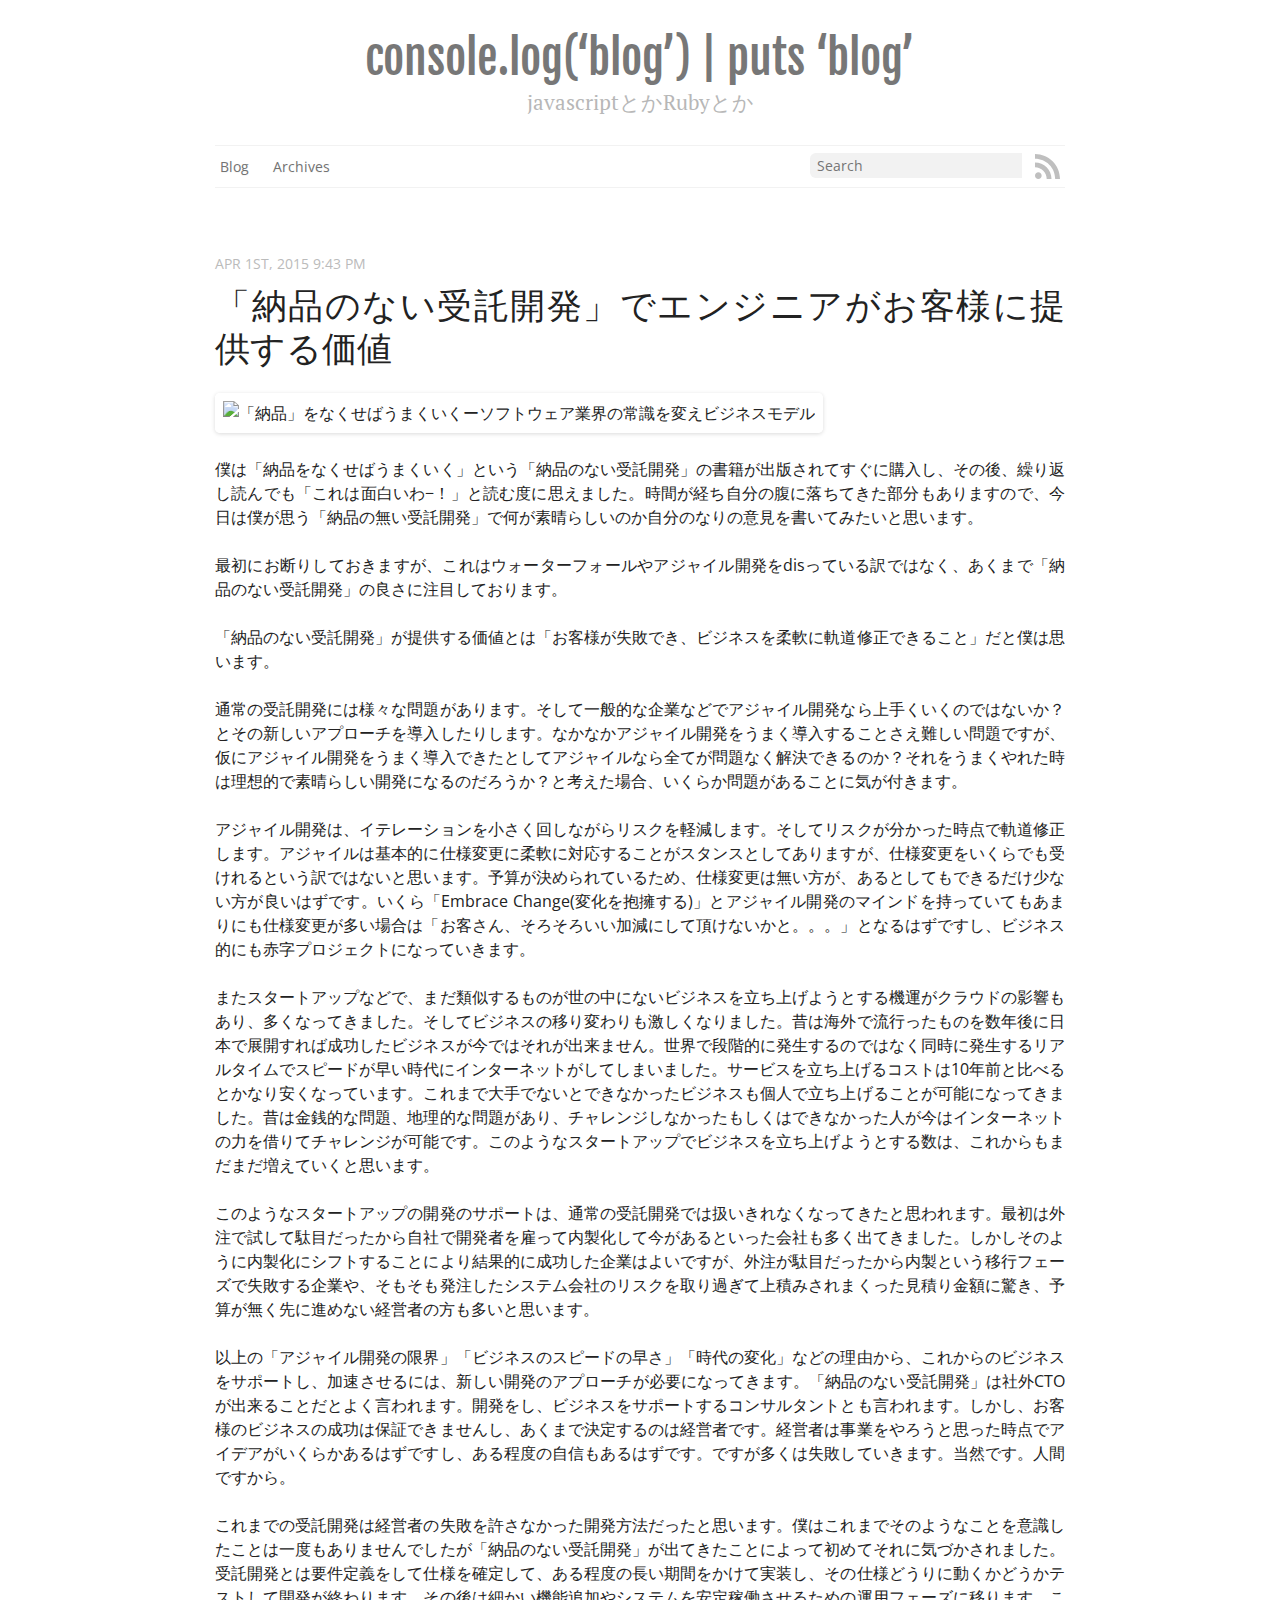
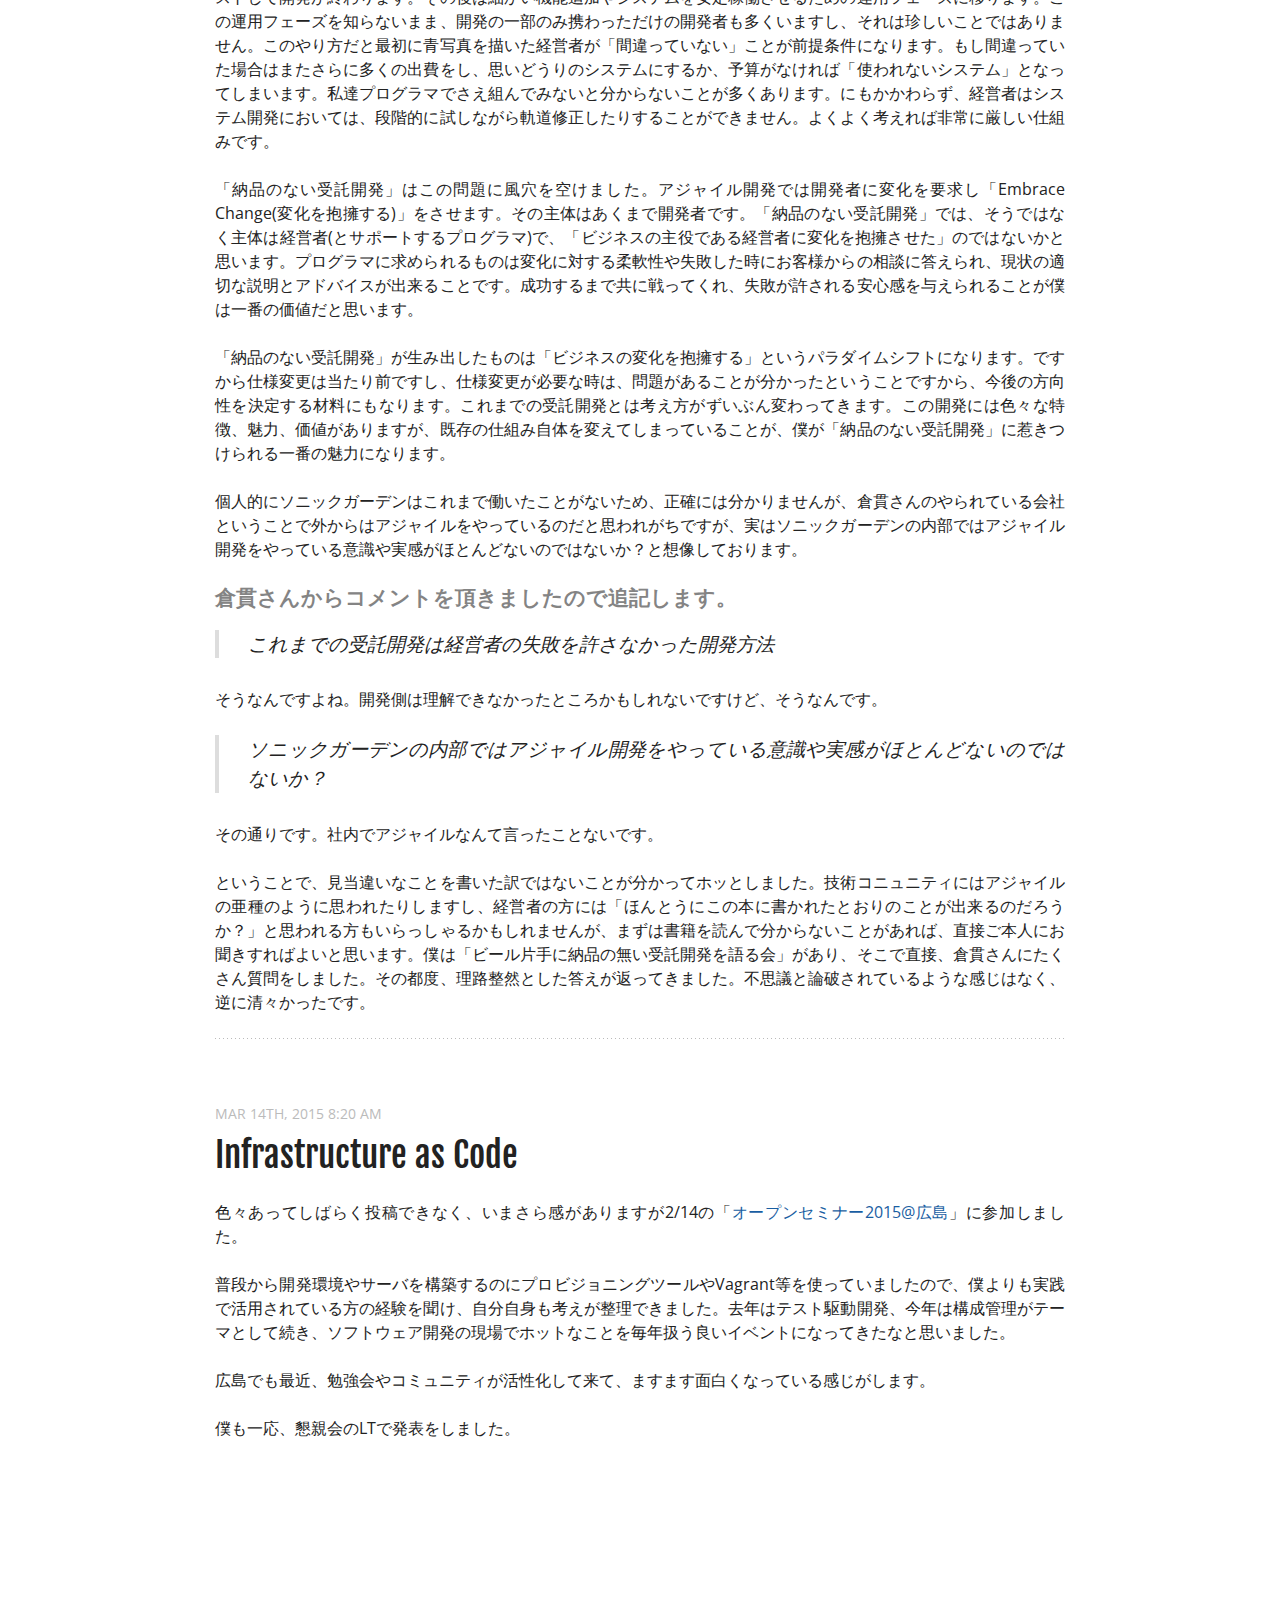
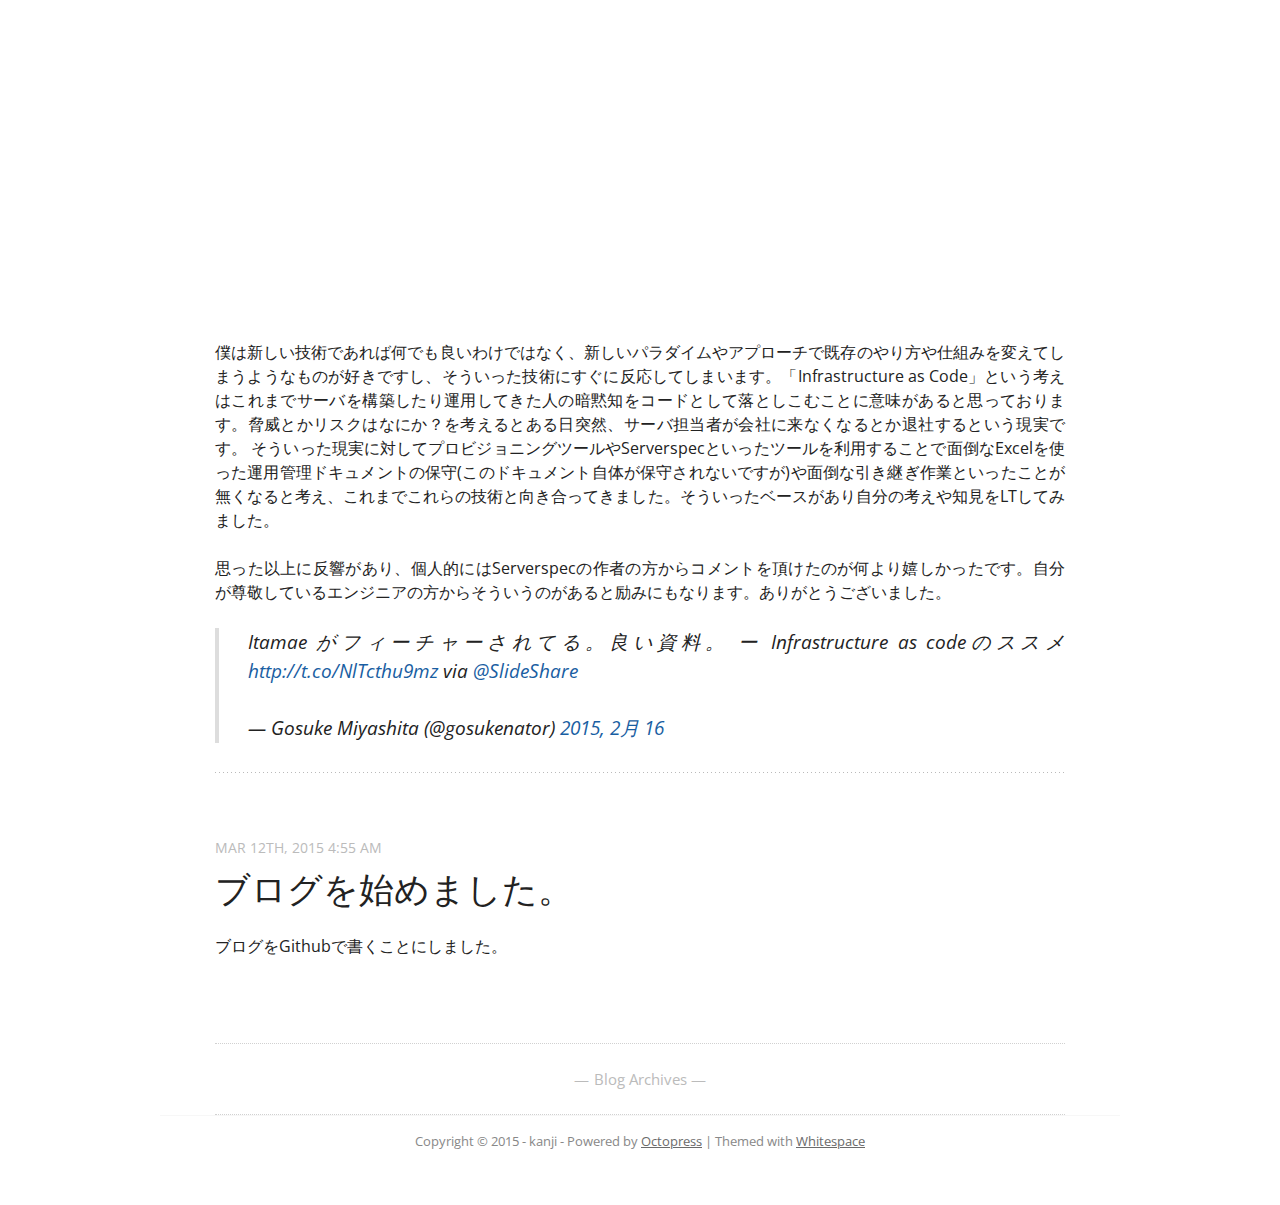
==== index.html @ c0b93b99 "Site updated at 2015-04-01 13:53:11 UTC" ====
<!DOCTYPE html>
<!--[if IEMobile 7 ]><html class="no-js iem7"><![endif]-->
<!--[if lt IE 9]><html class="no-js lte-ie8"><![endif]-->
<!--[if (gt IE 8)|(gt IEMobile 7)|!(IEMobile)|!(IE)]><!--><html class="no-js" lang="en"><!--<![endif]-->
<head>
  <meta charset="utf-8">
  <title>console.log(&#8216;blog&#8217;) | puts &#8216;blog&#8217;</title>
  <meta name="author" content="kanji">

  
  <meta name="description" content="僕は「納品をなくせばうまくいく」という「納品のない受託開発」の書籍が出版されてすぐに購入し、その後、繰り返し読んでも「これは面白いわ−！」と読む度に思えました。時間が経ち自分の腹に落ちてきた部分もありますので、今日は僕が思う「納品の無い受託開発」 &hellip;">
  

  <!-- http://t.co/dKP3o1e -->
  <meta name="HandheldFriendly" content="True">
  <meta name="MobileOptimized" content="320">
  <meta name="viewport" content="width=device-width, initial-scale=1">

  
  <link rel="canonical" href="http://kanjihtmt.github.io">
  <link href="/favicon.png" rel="icon">
  <link href="/stylesheets/screen.css" media="screen, projection" rel="stylesheet" type="text/css">
  <link href="/atom.xml" rel="alternate" title="console.log('blog') | puts 'blog'" type="application/atom+xml">
  <script src="/javascripts/modernizr-2.0.js"></script>
  <script src="//ajax.googleapis.com/ajax/libs/jquery/1.9.1/jquery.min.js"></script>
  <script>!window.jQuery && document.write(unescape('%3Cscript src="/javascripts/libs/jquery.min.js"%3E%3C/script%3E'))</script>
  <script src="/javascripts/octopress.js" type="text/javascript"></script>
  <!--Fonts from Google"s Web font directory at http://google.com/webfonts -->
<link href="//fonts.googleapis.com/css?family=PT+Serif:regular,italic,bold,bolditalic" rel="stylesheet" type="text/css">
<link href="//fonts.googleapis.com/css?family=Open+Sans" rel="stylesheet" type="text/css">
<link href="//fonts.googleapis.com/css?family=Fjalla+One" rel="stylesheet" type="text/css">
<!--- MathJax Configuration -->
<script type="text/javascript" src="//cdn.mathjax.org/mathjax/latest/MathJax.js?config=TeX-AMS-MML_HTMLorMML"></script>
  

</head>

<body   class="collapse-sidebar sidebar-footer" >
  <header role="banner"><hgroup>
  <h1><a href="/">console.log(&#8216;blog&#8217;) | puts &#8216;blog&#8217;</a></h1>
  
    <h2>javascriptとかRubyとか</h2>
  
</hgroup>


<script>
  (function(i,s,o,g,r,a,m){i['GoogleAnalyticsObject']=r;i[r]=i[r]||function(){
  (i[r].q=i[r].q||[]).push(arguments)},i[r].l=1*new Date();a=s.createElement(o),
  m=s.getElementsByTagName(o)[0];a.async=1;a.src=g;m.parentNode.insertBefore(a,m)
  })(window,document,'script','//www.google-analytics.com/analytics.js','ga');

  ga('create', 'UA-61442705-1', 'auto');
  ga('send', 'pageview');

</script>

</header>
  <nav role="navigation"><ul class="subscribe" data-subscription="rss">
  <li><a href="/atom.xml" rel="subscribe-rss" title="subscribe via RSS" target="_blank"><svg version="1.1" xmlns="http://www.w3.org/2000/svg" xmlns:xlink="http://www.w3.org/1999/xlink" width="25" height="25" viewbox="0 0 100 100"><path class="social" d="M 13.310204,73.332654 C 5.967347,73.332654 0,79.322448 0,86.621428 c 0,7.338776 5.967347,13.262246 13.310204,13.262246 7.370408,0 13.328572,-5.92245 13.328572,-13.262246 0,-7.29898 -5.958164,-13.288774 -13.328572,-13.288774 z M 0.01530612,33.978572 V 53.143878 C 12.493878,53.143878 24.229592,58.02347 33.068368,66.865306 41.894898,75.685714 46.767346,87.47449 46.767346,100 h 19.25 C 66.017346,63.592858 36.4,33.979592 0.01530612,33.978572 l 0,0 z M 0.03877552,0 V 19.17449 C 44.54796,19.17551 80.77551,55.437756 80.77551,100 H 100 C 100,44.87653 55.15102,0 0.03877552,0 z"></path></svg></a></li>
  
</ul>
  
  
  
  
  
  
  
  
  
  
    
      <form action="https://www.google.com/search" method="get">
        <fieldset role="search">
          <input type="hidden" name="sitesearch" value="kanjihtmt.github.io" />
    
          <input class="search" type="text" name="q" results="0" placeholder="Search"/>
        </fieldset>
      </form>
  
<ul class="main-navigation">
  <li><a href="/">Blog</a></li>
  <li><a href="/blog/archives">Archives</a></li>
</ul>

</nav>
  <div id="main">
    <div id="content">
      <div class="blog-index">
  
  
  
    <article>
      
  <header>
    
      <h1 class="entry-title"><a href="/blog/2015/04/01/n2jk/">「納品のない受託開発」でエンジニアがお客様に提供する価値</a></h1>
    
    
      <p class="meta">
        




<time class='entry-date' datetime='2015-04-01T21:43:15+09:00'><span class='date'><span class='date-month'>Apr</span> <span class='date-day'>1</span><span class='date-suffix'>st</span>, <span class='date-year'>2015</span></span> <span class='time'>9:43 pm</span></time>
        
        
      </p>
    
  </header>


  <div class="entry-content"><p><img src="http://images-jp.amazon.com/images/P/4534051948.09.MAIN.jpg" alt="「納品」をなくせばうまくいくーソフトウェア業界の常識を変えビジネスモデル" /></p>

<p>僕は「納品をなくせばうまくいく」という「納品のない受託開発」の書籍が出版されてすぐに購入し、その後、繰り返し読んでも「これは面白いわ−！」と読む度に思えました。時間が経ち自分の腹に落ちてきた部分もありますので、今日は僕が思う「納品の無い受託開発」で何が素晴らしいのか自分のなりの意見を書いてみたいと思います。</p>

<p>最初にお断りしておきますが、これはウォーターフォールやアジャイル開発をdisっている訳ではなく、あくまで「納品のない受託開発」の良さに注目しております。</p>

<p>「納品のない受託開発」が提供する価値とは「お客様が失敗でき、ビジネスを柔軟に軌道修正できること」だと僕は思います。</p>

<p>通常の受託開発には様々な問題があります。そして一般的な企業などでアジャイル開発なら上手くいくのではないか？とその新しいアプローチを導入したりします。なかなかアジャイル開発をうまく導入することさえ難しい問題ですが、仮にアジャイル開発をうまく導入できたとしてアジャイルなら全てが問題なく解決できるのか？それをうまくやれた時は理想的で素晴らしい開発になるのだろうか？と考えた場合、いくらか問題があることに気が付きます。</p>

<p>アジャイル開発は、イテレーションを小さく回しながらリスクを軽減します。そしてリスクが分かった時点で軌道修正します。アジャイルは基本的に仕様変更に柔軟に対応することがスタンスとしてありますが、仕様変更をいくらでも受けれるという訳ではないと思います。予算が決められているため、仕様変更は無い方が、あるとしてもできるだけ少ない方が良いはずです。いくら「Embrace Change(変化を抱擁する)」とアジャイル開発のマインドを持っていてもあまりにも仕様変更が多い場合は「お客さん、そろそろいい加減にして頂けないかと。。。」となるはずですし、ビジネス的にも赤字プロジェクトになっていきます。</p>

<p>またスタートアップなどで、まだ類似するものが世の中にないビジネスを立ち上げようとする機運がクラウドの影響もあり、多くなってきました。そしてビジネスの移り変わりも激しくなりました。昔は海外で流行ったものを数年後に日本で展開すれば成功したビジネスが今ではそれが出来ません。世界で段階的に発生するのではなく同時に発生するリアルタイムでスピードが早い時代にインターネットがしてしまいました。サービスを立ち上げるコストは10年前と比べるとかなり安くなっています。これまで大手でないとできなかったビジネスも個人で立ち上げることが可能になってきました。昔は金銭的な問題、地理的な問題があり、チャレンジしなかったもしくはできなかった人が今はインターネットの力を借りてチャレンジが可能です。このようなスタートアップでビジネスを立ち上げようとする数は、これからもまだまだ増えていくと思います。</p>

<p>このようなスタートアップの開発のサポートは、通常の受託開発では扱いきれなくなってきたと思われます。最初は外注で試して駄目だったから自社で開発者を雇って内製化して今があるといった会社も多く出てきました。しかしそのように内製化にシフトすることにより結果的に成功した企業はよいですが、外注が駄目だったから内製という移行フェーズで失敗する企業や、そもそも発注したシステム会社のリスクを取り過ぎて上積みされまくった見積り金額に驚き、予算が無く先に進めない経営者の方も多いと思います。</p>

<p>以上の「アジャイル開発の限界」「ビジネスのスピードの早さ」「時代の変化」などの理由から、これからのビジネスをサポートし、加速させるには、新しい開発のアプローチが必要になってきます。「納品のない受託開発」は社外CTOが出来ることだとよく言われます。開発をし、ビジネスをサポートするコンサルタントとも言われます。しかし、お客様のビジネスの成功は保証できませんし、あくまで決定するのは経営者です。経営者は事業をやろうと思った時点でアイデアがいくらかあるはずですし、ある程度の自信もあるはずです。ですが多くは失敗していきます。当然です。人間ですから。</p>

<p>これまでの受託開発は経営者の失敗を許さなかった開発方法だったと思います。僕はこれまでそのようなことを意識したことは一度もありませんでしたが「納品のない受託開発」が出てきたことによって初めてそれに気づかされました。受託開発とは要件定義をして仕様を確定して、ある程度の長い期間をかけて実装し、その仕様どうりに動くかどうかテストして開発が終わります。その後は細かい機能追加やシステムを安定稼働させるための運用フェーズに移ります。この運用フェーズを知らないまま、開発の一部のみ携わっただけの開発者も多くいますし、それは珍しいことではありません。このやり方だと最初に青写真を描いた経営者が「間違っていない」ことが前提条件になります。もし間違っていた場合はまたさらに多くの出費をし、思いどうりのシステムにするか、予算がなければ「使われないシステム」となってしまいます。私達プログラマでさえ組んでみないと分からないことが多くあります。にもかかわらず、経営者はシステム開発においては、段階的に試しながら軌道修正したりすることができません。よくよく考えれば非常に厳しい仕組みです。</p>

<p>「納品のない受託開発」はこの問題に風穴を空けました。アジャイル開発では開発者に変化を要求し「Embrace Change(変化を抱擁する)」をさせます。その主体はあくまで開発者です。「納品のない受託開発」では、そうではなく主体は経営者(とサポートするプログラマ)で、「ビジネスの主役である経営者に変化を抱擁させた」のではないかと思います。プログラマに求められるものは変化に対する柔軟性や失敗した時にお客様からの相談に答えられ、現状の適切な説明とアドバイスが出来ることです。成功するまで共に戦ってくれ、失敗が許される安心感を与えられることが僕は一番の価値だと思います。</p>

<p>「納品のない受託開発」が生み出したものは「ビジネスの変化を抱擁する」というパラダイムシフトになります。ですから仕様変更は当たり前ですし、仕様変更が必要な時は、問題があることが分かったということですから、今後の方向性を決定する材料にもなります。これまでの受託開発とは考え方がずいぶん変わってきます。この開発には色々な特徴、魅力、価値がありますが、既存の仕組み自体を変えてしまっていることが、僕が「納品のない受託開発」に惹きつけられる一番の魅力になります。</p>

<p>個人的にソニックガーデンはこれまで働いたことがないため、正確には分かりませんが、倉貫さんのやられている会社ということで外からはアジャイルをやっているのだと思われがちですが、実はソニックガーデンの内部ではアジャイル開発をやっている意識や実感がほとんどないのではないか？と想像しております。</p>

<h3>倉貫さんからコメントを頂きましたので追記します。</h3>

<blockquote><p>これまでの受託開発は経営者の失敗を許さなかった開発方法</p></blockquote>

<p>そうなんですよね。開発側は理解できなかったところかもしれないですけど、そうなんです。</p>

<blockquote><p>ソニックガーデンの内部ではアジャイル開発をやっている意識や実感がほとんどないのではないか？</p></blockquote>

<p>その通りです。社内でアジャイルなんて言ったことないです。</p>

<p>ということで、見当違いなことを書いた訳ではないことが分かってホッとしました。技術コニュニティにはアジャイルの亜種のように思われたりしますし、経営者の方には「ほんとうにこの本に書かれたとおりのことが出来るのだろうか？」と思われる方もいらっしゃるかもしれませんが、まずは書籍を読んで分からないことがあれば、直接ご本人にお聞きすればよいと思います。僕は「ビール片手に納品の無い受託開発を語る会」があり、そこで直接、倉貫さんにたくさん質問をしました。その都度、理路整然とした答えが返ってきました。不思議と論破されているような感じはなく、逆に清々かったです。</p>
</div>
  
  


    </article>
  
  
    <article>
      
  <header>
    
      <h1 class="entry-title"><a href="/blog/2015/03/14/infrastructure-as-code/">Infrastructure as Code</a></h1>
    
    
      <p class="meta">
        




<time class='entry-date' datetime='2015-03-14T08:20:37+09:00'><span class='date'><span class='date-month'>Mar</span> <span class='date-day'>14</span><span class='date-suffix'>th</span>, <span class='date-year'>2015</span></span> <span class='time'>8:20 am</span></time>
        
        
      </p>
    
  </header>


  <div class="entry-content"><p>色々あってしばらく投稿できなく、いまさら感がありますが2/14の「<a href="http://osh-web.github.io/2015/">オープンセミナー2015@広島</a>」に参加しました。</p>

<p>普段から開発環境やサーバを構築するのにプロビジョニングツールやVagrant等を使っていましたので、僕よりも実践で活用されている方の経験を聞け、自分自身も考えが整理できました。去年はテスト駆動開発、今年は構成管理がテーマとして続き、ソフトウェア開発の現場でホットなことを毎年扱う良いイベントになってきたなと思いました。</p>

<p>広島でも最近、勉強会やコミュニティが活性化して来て、ますます面白くなっている感じがします。</p>

<p>僕も一応、懇親会のLTで発表をしました。</p>

<iframe src="http://www.slideshare.net/kanjihatamoto/slideshelf" width="490px" height="470px" frameborder="0" marginwidth="0" marginheight="0" scrolling="no" style="border:none;" allowfullscreen webkitallowfullscreen mozallowfullscreen></iframe>


<p>僕は新しい技術であれば何でも良いわけではなく、新しいパラダイムやアプローチで既存のやり方や仕組みを変えてしまうようなものが好きですし、そういった技術にすぐに反応してしまいます。「Infrastructure as Code」という考えはこれまでサーバを構築したり運用してきた人の暗黙知をコードとして落としこむことに意味があると思っております。脅威とかリスクはなにか？を考えるとある日突然、サーバ担当者が会社に来なくなるとか退社するという現実です。
そういった現実に対してプロビジョニングツールやServerspecといったツールを利用することで面倒なExcelを使った運用管理ドキュメントの保守(このドキュメント自体が保守されないですが)や面倒な引き継ぎ作業といったことが無くなると考え、これまでこれらの技術と向き合ってきました。そういったベースがあり自分の考えや知見をLTしてみました。</p>

<p>思った以上に反響があり、個人的にはServerspecの作者の方からコメントを頂けたのが何より嬉しかったです。自分が尊敬しているエンジニアの方からそういうのがあると励みにもなります。ありがとうございました。</p>

<blockquote class="twitter-tweet" data-cards="hidden" lang="ja"><p>Itamae がフィーチャーされてる。良い資料。 ー Infrastructure as codeのススメ <a href="http://t.co/NlTcthu9mz">http://t.co/NlTcthu9mz</a> via <a href="https://twitter.com/SlideShare">@SlideShare</a></p>&mdash; Gosuke Miyashita (@gosukenator) <a href="https://twitter.com/gosukenator/status/567138412969197568">2015, 2月 16</a></blockquote>


<script async src="//platform.twitter.com/widgets.js" charset="utf-8"></script>

</div>
  
  


    </article>
  
  
    <article>
      
  <header>
    
      <h1 class="entry-title"><a href="/blog/2015/03/12/getting-started/">ブログを始めました。</a></h1>
    
    
      <p class="meta">
        




<time class='entry-date' datetime='2015-03-12T04:55:09+09:00'><span class='date'><span class='date-month'>Mar</span> <span class='date-day'>12</span><span class='date-suffix'>th</span>, <span class='date-year'>2015</span></span> <span class='time'>4:55 am</span></time>
        
        
      </p>
    
  </header>


  <div class="entry-content"><p>ブログをGithubで書くことにしました。</p>
</div>
  
  


    </article>
  
  <div class="pagination">
    
    <a href="/blog/archives">Blog Archives</a>
    
  </div>
</div>
<aside class="sidebar">
  
    
  
</aside>

    </div>
  </div>
  <footer role="contentinfo"><p>
  Copyright &copy; 2015 - kanji -
  <span class="credit">Powered by <a href="http://octopress.org">Octopress</a> | Themed with <a href="https://github.com/lucaslew/whitespace">Whitespace</a></span>
</p>

</footer>
  










  <script type="text/javascript">
    (function(){
      var twitterWidgets = document.createElement('script');
      twitterWidgets.type = 'text/javascript';
      twitterWidgets.async = true;
      twitterWidgets.src = '//platform.twitter.com/widgets.js';
      document.getElementsByTagName('head')[0].appendChild(twitterWidgets);
    })();
  </script>





</body>
</html>
---- stylesheets/screen.css ----
html,body,div,span,applet,object,iframe,h1,h2,h3,h4,h5,h6,p,blockquote,pre,a,abbr,acronym,address,big,cite,code,del,dfn,em,img,ins,kbd,q,s,samp,small,strike,strong,sub,sup,tt,var,b,u,i,center,dl,dt,dd,ol,ul,li,fieldset,form,label,legend,table,caption,tbody,tfoot,thead,tr,th,td,article,aside,canvas,details,embed,figure,figcaption,footer,header,hgroup,menu,nav,output,ruby,section,summary,time,mark,audio,video{margin:0;padding:0;border:0;font:inherit;font-size:100%;vertical-align:baseline}html{line-height:1}ol,ul{list-style:none}table{border-collapse:collapse;border-spacing:0}caption,th,td{text-align:left;font-weight:normal;vertical-align:middle}q,blockquote{quotes:none}q:before,q:after,blockquote:before,blockquote:after{content:"";content:none}a img{border:none}article,aside,details,figcaption,figure,footer,header,hgroup,main,menu,nav,section,summary{display:block}article,aside,details,figcaption,figure,footer,header,hgroup,main,menu,nav,section,summary{display:block}a{color:#195ea2}a:visited{color:#275480}a:focus{color:#0278ec}a:hover{color:#0278ec}a:active{color:#0151a0}aside.sidebar a{color:#195ea2}aside.sidebar a:focus{color:#0278ec}aside.sidebar a:hover{color:#0278ec}aside.sidebar a:active{color:#0151a0}a{-moz-transition:color 0.3s;-o-transition:color 0.3s;-webkit-transition:color 0.3s;transition:color 0.3s}html{background:#fff;overflow-y:scroll}body>div{background:#fff;border-bottom:0}body>div>div{background:#fff;border-right:0}.heading,body>header h1,h1,h2,h3,h4,h5,h6{font-family:"Fjalla One","Georgia","Helvetica Neue",Arial,NanumBarunGothic,"Apple SD Gothic Neo",AppleGothic,"Malgun Gothic",DotumChe,sans-serif}.sans,body,body>header h2,article header p.meta,article>footer,#content .blog-index footer,html .gist .gist-file .gist-meta,#blog-archives a.category,#blog-archives time,body>footer{font-family:"Open Sans","Helvetica Neue",Arial,NanumBarunGothic,"Apple SD Gothic Neo",AppleGothic,"Malgun Gothic",DotumChe,sans-serif}.serif,#content .blog-index a[rel=full-article]{font-family:"PT Serif",Georgia,Times,"Times New Roman",serif}.mono,pre,code,tt,p code,li code{font-family:Menlo,Monaco,"Andale Mono","lucida console","Courier New",DotumChe,monospace}body>header h1{font-size:2.2em;font-family:"Fjalla One","Georgia","Helvetica Neue",Arial,NanumBarunGothic,"Apple SD Gothic Neo",AppleGothic,"Malgun Gothic",DotumChe,sans-serif;font-weight:normal;line-height:1.2em;margin-bottom:0.6667em}body>header h2{font-family:"PT Serif",Georgia,Times,"Times New Roman",serif}body{line-height:1.5em;color:#222;font-size:1em}h1{font-size:2.2em;line-height:1.2em}h1,h2,h3,h4,h5,h6{text-rendering:optimizelegibility;margin-bottom:1em;font-weight:bold}h2,section h1{font-size:1.5em;font-weight:bold}h3,section h2,section section h1{font-size:1.3em;color:#848484;font-weight:bold}h4,section h3,section section h2,section section section h1{font-size:1em;color:#848484}h5,section h4,section section h3{font-size:.9em;color:#848484}h6,section h5,section section h4,section section section h3{font-size:.8em;color:#848484}p,article blockquote,ul,ol{margin-bottom:1.5em}ul{list-style-type:disc}ul ul{list-style-type:circle;margin-bottom:0px}ul ul ul{list-style-type:square;margin-bottom:0px}ol{list-style-type:decimal}ol ol{list-style-type:lower-alpha;margin-bottom:0px}ol ol ol{list-style-type:lower-roman;margin-bottom:0px}ul,ul ul,ul ol,ol,ol ul,ol ol{margin-left:2em}ul ul,ul ol,ol ul,ol ol{margin-bottom:0em}strong{font-weight:bold}em{font-style:italic}sup,sub{font-size:0.8em;position:relative;display:inline-block}sup{top:-.5em}sub{bottom:-.5em}q{font-style:italic}q:before{content:"\201C"}q:after{content:"\201D"}em,dfn{font-style:italic}strong,dfn{font-weight:bold}del,s{text-decoration:line-through}abbr,acronym{border-bottom:1px dotted;cursor:help}sub,sup{line-height:0}hr{margin-bottom:0.2em}small{font-size:.8em}big{font-size:1.2em}article blockquote{font-style:italic;position:relative;font-size:1.2em;line-height:1.5em;padding-left:1em;border-left:4px solid rgba(187,187,187,0.5)}article blockquote cite{font-style:italic}article blockquote cite a{color:#bbb !important;word-wrap:break-word}article blockquote cite:before{content:'\2014';padding-right:.3em;padding-left:.3em;color:#bbb}@media only screen and (min-width: 992px){article blockquote{padding-left:1.5em;border-left-width:4px}}.pullquote-right:before,.pullquote-left:before{padding:0;border:none;content:attr(data-pullquote);float:right;width:45%;margin:.5em 0 1em 1.5em;position:relative;top:7px;font-size:1.4em;line-height:1.45em}.pullquote-left:before{float:left;margin:.5em 1.5em 1em 0}.force-wrap,article a{white-space:-moz-pre-wrap;white-space:-pre-wrap;white-space:-o-pre-wrap;white-space:pre-wrap;word-wrap:break-word}.group,body>header,body>nav,body>footer,body #content>article,body #content>div>article,body #content>div>section,body div.pagination,aside.sidebar,#main,#content,.sidebar{*zoom:1}.group:after,body>header:after,body>nav:after,body>footer:after,body #content>article:after,body #content>div>article:after,body #content>div>section:after,body div.pagination:after,#main:after,#content:after,.sidebar:after{content:"";display:table;clear:both}body{-webkit-text-size-adjust:none;max-width:960px;position:relative;margin:0 auto}body>header,body>nav,body>footer,body #content>article,body #content>div>article,body #content>div>section{margin-left:18px;margin-right:18px}@media only screen and (min-width: 480px){body>header,body>nav,body>footer,body #content>article,body #content>div>article,body #content>div>section{margin-left:25px;margin-right:25px}}@media only screen and (min-width: 768px){body>header,body>nav,body>footer,body #content>article,body #content>div>article,body #content>div>section{margin-left:35px;margin-right:35px}}@media only screen and (min-width: 992px){body>header,body>nav,body>footer,body #content>article,body #content>div>article,body #content>div>section{margin-left:55px;margin-right:55px}}body div.pagination{margin-left:18px;margin-right:18px}@media only screen and (min-width: 480px){body div.pagination{margin-left:25px;margin-right:25px}}@media only screen and (min-width: 768px){body div.pagination{margin-left:35px;margin-right:35px}}@media only screen and (min-width: 992px){body div.pagination{margin-left:55px;margin-right:55px}}body>header{text-align:center;font-size:1em;padding-top:1.5em;padding-bottom:1.5em}#content{overflow:hidden}#content>div,#content>article{width:100%}aside.sidebar{float:none;padding:0 18px 1px;border-top:1px solid #ededed}.flex-content,article img,article video,article .flash-video{max-width:100%;height:auto}.basic-alignment.left,article img.left,article video.left,article .left.flash-video{float:left;margin-right:1.5em}.basic-alignment.right,article img.right,article video.right,article .right.flash-video{float:right;margin-left:1.5em}.basic-alignment.center,article img.center,article video.center,article .center.flash-video{display:block;margin:0 auto 1.5em}.basic-alignment.left,article img.left,article video.left,article .left.flash-video,.basic-alignment.right,article img.right,article video.right,article .right.flash-video{margin-bottom:.8em}.toggle-sidebar,.no-sidebar .toggle-sidebar{display:none}@media only screen and (min-width: 750px){body.sidebar-footer aside.sidebar{float:none;width:auto;clear:left;margin:0;padding:0 35px 1px;background-color:#fff;border-top:1px solid #f7f7f7}body.sidebar-footer aside.sidebar section.odd,body.sidebar-footer aside.sidebar section.even{float:left;width:48%}body.sidebar-footer aside.sidebar section.odd{margin-left:0}body.sidebar-footer aside.sidebar section.even{margin-left:4%}body.sidebar-footer aside.sidebar.thirds section{width:30%;margin-left:5%}body.sidebar-footer aside.sidebar.thirds section.first{margin-left:0;clear:both}}body.sidebar-footer #content{margin-right:0px}body.sidebar-footer .toggle-sidebar{display:none}@media only screen and (min-width: 550px){body>header{font-size:1em}}@media only screen and (min-width: 750px){aside.sidebar{float:none;width:auto;clear:left;margin:0;padding:0 35px 1px;background-color:#fff;border-top:1px solid #f7f7f7}aside.sidebar section.odd,aside.sidebar section.even{float:left;width:48%}aside.sidebar section.odd{margin-left:0}aside.sidebar section.even{margin-left:4%}aside.sidebar.thirds section{width:30%;margin-left:5%}aside.sidebar.thirds section.first{margin-left:0;clear:both}}@media only screen and (min-width: 768px){body{-webkit-text-size-adjust:auto}body>header{font-size:1.2em}#main{padding:0;margin:0 auto}#content{overflow:visible;margin-right:240px;position:relative}.no-sidebar #content{margin-right:0;border-right:0}.collapse-sidebar #content{margin-right:20px}#content>div,#content>article{text-align:justify;float:left}#content article{padding-top:3.3em}aside.sidebar{width:210px;padding:0 15px 15px;background:none;clear:none;float:left;margin:0 -100% 0 0}aside.sidebar section{width:auto;margin-left:0}aside.sidebar section.odd,aside.sidebar section.even{float:none;width:auto;margin-left:0}.collapse-sidebar aside.sidebar{float:none;width:auto;clear:left;margin:0;padding:0 35px 1px;background-color:#fff;border-top:1px solid #f7f7f7}.collapse-sidebar aside.sidebar section.odd,.collapse-sidebar aside.sidebar section.even{float:left;width:48%}.collapse-sidebar aside.sidebar section.odd{margin-left:0}.collapse-sidebar aside.sidebar section.even{margin-left:4%}.collapse-sidebar aside.sidebar.thirds section{width:30%;margin-left:5%}.collapse-sidebar aside.sidebar.thirds section.first{margin-left:0;clear:both}}@media only screen and (min-width: 992px){body>header{font-size:1.3em}#content{margin-right:300px}#content article{padding-top:4em}aside.sidebar{width:260px;padding:1.2em 20px 20px}.collapse-sidebar aside.sidebar{padding-left:55px;padding-right:55px}}body>header{background:#fff}body>header h1{display:inline-block;margin:0}body>header h1 a,body>header h1 a:visited,body>header h1 a:hover{color:#777;text-decoration:none}body>header h2{margin:.2em 0 0;font-size:1em;color:#b7b7b7;font-weight:normal}body>nav{position:relative;background-color:#fff;border-top:1px solid #f2f2f2;border-bottom:1px solid #f2f2f2;padding-top:.35em;padding-bottom:.35em;padding-left:5px;padding-right:5px}body>nav form{padding-top:.05em;-moz-background-clip:padding;-o-background-clip:padding-box;-webkit-background-clip:padding;background-clip:padding-box}body>nav form .search{font-size:.85em;font-family:"Open Sans","Helvetica Neue",Arial,NanumBarunGothic,"Apple SD Gothic Neo",AppleGothic,"Malgun Gothic",DotumChe,sans-serif;line-height:1.1em;width:95%;-moz-border-radius:0.5em;-webkit-border-radius:0.5em;border-radius:0.5em;-moz-background-clip:padding;-o-background-clip:padding-box;-webkit-background-clip:padding;background-clip:padding-box;-moz-box-shadow:#fff 0 1px;-webkit-box-shadow:#fff 0 1px;box-shadow:#fff 0 1px;border:1px solid #e6e6e6;background-color:#f2f2f2;border-radius:0.4em 0em 0em 0.4em;box-shadow:none;border:0px;padding-top:0.3em;padding-bottom:0.3em;padding-left:0.5em;padding-right:0.5em}body>nav form .search:focus{border-color:#0278ec;-moz-box-shadow:#0278ec 0 0 4px,#0278ec 0 0 3px inset;-webkit-box-shadow:#0278ec 0 0 4px,#0278ec 0 0 3px inset;box-shadow:#0278ec 0 0 4px,#0278ec 0 0 3px inset;background-color:#fff;outline:none}body>nav fieldset[role=search]{float:right;width:48%}body>nav fieldset.mobile-nav{float:left;width:48%}body>nav fieldset.mobile-nav select{width:100%;font-size:.8em;border:1px solid #888}body>nav ul{display:none}@media only screen and (min-width: 550px){body>nav{font-size:0.95em}body>nav ul{margin:0;padding:0;border:0;overflow:hidden;*zoom:1;float:left;display:block;padding-top:.1em}body>nav ul li{list-style-image:none;list-style-type:none;margin-left:0;white-space:nowrap;float:left;padding-left:0;padding-right:0}body>nav ul li:first-child{padding-left:0}body>nav ul li:last-child{padding-right:0}body>nav ul li.last{padding-right:0}body>nav ul.subscription{margin-left:.8em;float:right}body>nav ul.subscription li:last-child a{padding-right:0}body>nav ul.subscribe{margin-top:-.2em;margin-bottom:-.27em;margin-left:.8em;float:right}body>nav ul.subscribe li:last-child a{padding-right:0}body>nav ul li{margin:0}body>nav a{color:#737373;font-family:"Open Sans","Helvetica Neue",Arial,NanumBarunGothic,"Apple SD Gothic Neo",AppleGothic,"Malgun Gothic",DotumChe,sans-serif;text-shadow:#f7f7f7 0 1px;float:left;text-decoration:none;font-size:.9em;padding:.3em 0 .1em;line-height:1.5em}body>nav a:visited{color:#737373}body>nav a:hover{color:#1a1a1a}body>nav li+li{border-left:0;margin-left:.8em}body>nav li+li a{padding-left:.8em;border-left:1px solid #fff}body>nav form{float:right;text-align:left;padding-left:.8em;width:175px}body>nav form .search{width:93%;font-size:.95em;line-height:1.2em}body>nav ul[data-subscription$=email]+form{width:97px}body>nav ul[data-subscription$=email]+form .search{width:91%}body>nav fieldset.mobile-nav{display:none}body>nav fieldset[role=search]{width:99%}}@media only screen and (min-width: 992px){body>nav form{width:215px}body>nav ul[data-subscription$=email]+form{width:147px}}.no-placeholder body>nav .search{text-indent:1.3em}@media only screen and (min-width: 550px){.maskImage body>nav ul[data-subscription$=email]+form{width:123px}}@media only screen and (min-width: 992px){.maskImage body>nav ul[data-subscription$=email]+form{width:173px}}.maskImage ul.subscription{position:relative;top:.2em}.maskImage ul.subscription li,.maskImage ul.subscription a{border:0;padding:0}.maskImage a[rel=subscribe-bitbucket]{position:relative;top:0px;text-indent:-999999em;border:0;padding:0}.maskImage a[rel=subscribe-bitbucket],.maskImage a[rel=subscribe-bitbucket]:after{-webkit-mask-image:url('/images/bitbucket_22_gray.png?1426103999');-moz-mask-image:url('/images/bitbucket_22_gray.png?1426103999');-ms-mask-image:url('/images/bitbucket_22_gray.png?1426103999');-o-mask-image:url('/images/bitbucket_22_gray.png?1426103999');mask-image:url('/images/bitbucket_22_gray.png?1426103999');-webkit-mask-repeat:no-repeat;-moz-mask-repeat:no-repeat;-ms-mask-repeat:no-repeat;-o-mask-repeat:no-repeat;mask-repeat:no-repeat;-webkit-mask-size:100% 100%;-moz-mask-size:100% 100%;-ms-mask-size:100% 100%;-o-mask-size:100% 100%;mask-size:100% 100%;width:22px;height:22px}@media (min--moz-device-pixel-ratio: 1.3), (-o-min-device-pixel-ratio: 2.6 / 2), (-webkit-min-device-pixel-ratio: 1.3), (min-device-pixel-ratio: 1.3), (min-resolution: 1.3dppx){.maskImage a[rel=subscribe-bitbucket],.maskImage a[rel=subscribe-bitbucket]:after{width:22px;height:22px}}.maskImage a[rel=subscribe-bitbucket]:after{content:"";position:absolute;top:0;left:0;background-color:#999}.maskImage a[rel=subscribe-bitbucket]:hover:after{background-color:#a6a6a6}.maskImage a[rel=subscribe-pinboard]{position:relative;top:0px;text-indent:-999999em;border:0;padding:0}.maskImage a[rel=subscribe-pinboard],.maskImage a[rel=subscribe-pinboard]:after{-webkit-mask-image:url('/images/pinboard_22_gray.png?1426103999');-moz-mask-image:url('/images/pinboard_22_gray.png?1426103999');-ms-mask-image:url('/images/pinboard_22_gray.png?1426103999');-o-mask-image:url('/images/pinboard_22_gray.png?1426103999');mask-image:url('/images/pinboard_22_gray.png?1426103999');-webkit-mask-repeat:no-repeat;-moz-mask-repeat:no-repeat;-ms-mask-repeat:no-repeat;-o-mask-repeat:no-repeat;mask-repeat:no-repeat;-webkit-mask-size:100% 100%;-moz-mask-size:100% 100%;-ms-mask-size:100% 100%;-o-mask-size:100% 100%;mask-size:100% 100%;width:22px;height:22px}@media (min--moz-device-pixel-ratio: 1.3), (-o-min-device-pixel-ratio: 2.6 / 2), (-webkit-min-device-pixel-ratio: 1.3), (min-device-pixel-ratio: 1.3), (min-resolution: 1.3dppx){.maskImage a[rel=subscribe-pinboard],.maskImage a[rel=subscribe-pinboard]:after{width:22px;height:22px}}.maskImage a[rel=subscribe-pinboard]:after{content:"";position:absolute;top:0;left:0;background-color:#999}.maskImage a[rel=subscribe-pinboard]:hover:after{background-color:#a6a6a6}.maskImage a[rel=subscribe-email]{position:relative;top:1px;text-indent:-999999em;background-color:#fff;border:0;padding:0}.maskImage a[rel=subscribe-email],.maskImage a[rel=subscribe-email]:after{-webkit-mask-image:url('/images/email.png?1426103999');-moz-mask-image:url('/images/email.png?1426103999');-ms-mask-image:url('/images/email.png?1426103999');-o-mask-image:url('/images/email.png?1426103999');mask-image:url('/images/email.png?1426103999');-webkit-mask-repeat:no-repeat;-moz-mask-repeat:no-repeat;-ms-mask-repeat:no-repeat;-o-mask-repeat:no-repeat;mask-repeat:no-repeat;-webkit-mask-size:100% 100%;-moz-mask-size:100% 100%;-ms-mask-size:100% 100%;-o-mask-size:100% 100%;mask-size:100% 100%;width:28px;height:22px}.maskImage a[rel=subscribe-email]:after{content:"";position:absolute;top:-1px;left:0;background-color:#999}.maskImage a[rel=subscribe-email]:hover:after{background-color:#a6a6a6}svg path.social,svg g.social path,svg g.social rect{fill:#bfbfbf;transition:.3s}svg:hover path.social,svg:hover g.social path,svg:hover g.social rect{fill:#e0e0e0}article{padding-top:2.3em}article a,article a:visited,article a:active,article a:hover{text-decoration:none}article header{position:relative;padding-top:2em;padding-bottom:1em;padding-left:0;padding-right:0;margin-bottom:1em;background:url('[data-uri]') bottom left repeat-x}article header h1{margin:0;font-weight:400}article header h1 a{text-decoration:none;color:#222}article header h1 a:visited{color:#222}article header p{font-size:.9em;color:#bbb;margin:0}article header p.meta{text-transform:uppercase;position:absolute;top:0}@media only screen and (min-width: 768px){article header{margin-bottom:1.5em;padding-bottom:1em;background:url('[data-uri]') bottom left repeat-x}}article h2{padding-top:0.8em;background:url('[data-uri]') top left repeat-x}.entry-content article h2:first-child,article header+h2{padding-top:0}article h2:first-child,article header+h2{background:none}article .feature{padding-top:.5em;margin-bottom:1em;padding-bottom:1em;background:url('[data-uri]') bottom left repeat-x;font-size:2.0em;font-style:italic;line-height:1.3em}article img,article video,article .flash-video{-moz-border-radius:0.3em;-webkit-border-radius:0.3em;border-radius:0.3em;-moz-box-shadow:rgba(0,0,0,0.15) 0 1px 4px;-webkit-box-shadow:rgba(0,0,0,0.15) 0 1px 4px;box-shadow:rgba(0,0,0,0.15) 0 1px 4px;-moz-box-sizing:border-box;-webkit-box-sizing:border-box;box-sizing:border-box;border:#fff 0.5em solid}article video,article .flash-video{margin:0 auto 1.5em}article video{display:block;width:100%}article .flash-video>div{position:relative;display:block;padding-bottom:56.25%;padding-top:1px;height:0;overflow:hidden}article .flash-video>div iframe,article .flash-video>div object,article .flash-video>div embed{position:absolute;top:0;left:0;width:100%;height:100%}article>footer{padding-bottom:2.5em;margin-top:2em}article>footer p.meta{margin-bottom:.8em;font-size:.85em;clear:both;overflow:hidden}.blog-index article+article{background:url('[data-uri]') top left repeat-x}#content .blog-index{padding-top:0;padding-bottom:0}#content .blog-index article header{background:none;padding-bottom:0}#content .blog-index article h1{font-size:2.2em}#content .blog-index article h1 a{color:inherit}#content .blog-index article h1 a:hover{color:#0278ec}#content .blog-index a[rel=full-article]{background:#ebebeb;display:inline-block;padding:.4em .8em;margin-right:.5em;text-decoration:none;color:#6e6e6e;-moz-transition:background-color 0.5s;-o-transition:background-color 0.5s;-webkit-transition:background-color 0.5s;transition:background-color 0.5s}#content .blog-index a[rel=full-article]:hover{background:#0278ec;text-shadow:none;color:#f8f8f8}#content .blog-index footer{margin-top:1em}.separator,article>footer .byline+time:before,article>footer time+time:before,article>footer .comments:before,article>footer .byline ~ .categories:before{content:"\2022 ";padding:0 .4em 0 .2em;display:inline-block}#content div.pagination{text-align:center;font-size:.95em;position:relative;background:none repeat scroll 0 0 transparent;margin-top:4em;margin-bottom:0;padding-top:1.5em;padding-bottom:1.5em;border-top:dotted 1px #D1D1D1;border-bottom:dotted 1px #D1D1D1}#content div.pagination a{text-decoration:none;color:#bbb}#content div.pagination a.prev{position:absolute;left:0}#content div.pagination a.next{position:absolute;right:0}#content div.pagination a:hover{color:#0278ec}#content div.pagination a[href*=archive]:before,#content div.pagination a[href*=archive]:after{content:'\2014';padding:0 .3em}p.meta+.sharing{padding-top:1em;padding-left:0;background:url('[data-uri]') top left repeat-x}#fb-root{display:none}.fb-like.fb_iframe_widget span{vertical-align:baseline !important}.highlight,html .gist .gist-file .gist-syntax .gist-highlight{border:1px solid #ebebeb !important}.highlight table td.code,.highlight td.line-data,html .gist .gist-file .gist-syntax .gist-highlight table td.code,html .gist .gist-file .gist-syntax .gist-highlight td.line-data{width:100%}.highlight .line-numbers,html .gist .gist-file .gist-syntax .highlight .line_numbers{text-align:right;font-size:13px;line-height:1.45em;background:#f6f6f6 !important;border-right:1px solid #f3f3f3 !important;-moz-box-shadow:#f8f8f8 -1px 0 inset;-webkit-box-shadow:#f8f8f8 -1px 0 inset;box-shadow:#f8f8f8 -1px 0 inset;text-shadow:#fdfdfd 0 -1px;padding:.8em !important;-moz-border-radius:0;-webkit-border-radius:0;border-radius:0}.highlight .line-numbers span,html .gist .gist-file .gist-syntax .highlight .line_numbers span{color:#93a1a1 !important}figure.code,.gist-file,pre{-moz-box-shadow:rgba(0,0,0,0.06) 0 0 10px;-webkit-box-shadow:rgba(0,0,0,0.06) 0 0 10px;box-shadow:rgba(0,0,0,0.06) 0 0 10px}figure.code .highlight pre,.gist-file .highlight pre,pre .highlight pre{-moz-box-shadow:none;-webkit-box-shadow:none;box-shadow:none}html .gist .gist-file{margin-bottom:1.8em;position:relative;border:none;padding-top:26px !important}html .gist .gist-file .highlight{margin-bottom:0}html .gist .gist-file .gist-syntax{border-bottom:0 !important;background:none !important}html .gist .gist-file .gist-syntax .gist-highlight{background:#f3f3f3 !important}html .gist .gist-file .gist-syntax .highlight pre{font-size:13px;padding:0}html .gist .gist-file .gist-meta{padding:.6em 0.8em;border:1px solid #fdfdfd !important;color:#93a1a1;font-size:.7em !important;background:#f8f8f8;border:1px solid #ebebeb !important;border-top:1px solid #f8f8f8 !important;line-height:1.5em}html .gist .gist-file .gist-meta a{color:#717878 !important;text-decoration:none}html .gist .gist-file .gist-meta a:hover,html .gist .gist-file .gist-meta a:focus{text-decoration:underline}html .gist .gist-file .gist-meta a:hover{color:#4f4f4f !important}html .gist .gist-file .gist-meta a[href*='#file']{position:absolute;top:0;left:0;right:0;color:#474747 !important}html .gist .gist-file .gist-meta a[href*='#file']:hover{color:#195ea2 !important}html .gist .gist-file .gist-meta a[href*=raw]{top:.4em}pre{background:#f3f3f3;-moz-border-radius:0.4em;-webkit-border-radius:0.4em;border-radius:0.4em;border:1px solid #ebebeb;line-height:1.45em;font-size:13px;margin-bottom:2.1em;padding:.8em 1em;color:#4f4f4f;overflow:auto}h3.filename+pre{-moz-border-radius-topleft:0px;-webkit-border-top-left-radius:0px;border-top-left-radius:0px;-moz-border-radius-topright:0px;-webkit-border-top-right-radius:0px;border-top-right-radius:0px}p code,li code{display:inline;word-wrap:break-word;background:#fff;font-size:.8em;line-height:1.5em;color:#555;border:1px solid #ddd;-moz-border-radius:0.4em;-webkit-border-radius:0.4em;border-radius:0.4em;padding:0 .3em;margin:-1px 0}p pre code,li pre code{font-size:1em !important;background:none;border:none}.pre-code,html .gist .gist-file .gist-syntax .highlight pre,.highlight code{font-family:Menlo,Monaco,"Andale Mono","lucida console","Courier New",DotumChe,monospace !important;overflow:scroll;overflow-y:hidden;display:block;padding:.8em;overflow-x:auto;line-height:1.45em;background:#f3f3f3 !important;color:#4f4f4f !important}.pre-code span,html .gist .gist-file .gist-syntax .highlight pre span,.highlight code span{color:#4f4f4f !important}.pre-code span,html .gist .gist-file .gist-syntax .highlight pre span,.highlight code span{font-style:normal !important;font-weight:normal !important}.pre-code .c,html .gist .gist-file .gist-syntax .highlight pre .c,.highlight code .c{color:#93a1a1 !important;font-style:italic !important}.pre-code .cm,html .gist .gist-file .gist-syntax .highlight pre .cm,.highlight code .cm{color:#93a1a1 !important;font-style:italic !important}.pre-code .cp,html .gist .gist-file .gist-syntax .highlight pre .cp,.highlight code .cp{color:#93a1a1 !important;font-style:italic !important}.pre-code .c1,html .gist .gist-file .gist-syntax .highlight pre .c1,.highlight code .c1{color:#93a1a1 !important;font-style:italic !important}.pre-code .cs,html .gist .gist-file .gist-syntax .highlight pre .cs,.highlight code .cs{color:#93a1a1 !important;font-weight:bold !important;font-style:italic !important}.pre-code .err,html .gist .gist-file .gist-syntax .highlight pre .err,.highlight code .err{color:#dc322f !important;background:none !important}.pre-code .k,html .gist .gist-file .gist-syntax .highlight pre .k,.highlight code .k{color:#cb4b16 !important}.pre-code .o,html .gist .gist-file .gist-syntax .highlight pre .o,.highlight code .o{color:#4f4f4f !important;font-weight:bold !important}.pre-code .p,html .gist .gist-file .gist-syntax .highlight pre .p,.highlight code .p{color:#4f4f4f !important}.pre-code .ow,html .gist .gist-file .gist-syntax .highlight pre .ow,.highlight code .ow{color:#2aa198 !important;font-weight:bold !important}.pre-code .gd,html .gist .gist-file .gist-syntax .highlight pre .gd,.highlight code .gd{color:#4f4f4f !important;background-color:#edc2c2 !important;display:inline-block}.pre-code .gd .x,html .gist .gist-file .gist-syntax .highlight pre .gd .x,.highlight code .gd .x{color:#4f4f4f !important;background-color:#eaafae !important;display:inline-block}.pre-code .ge,html .gist .gist-file .gist-syntax .highlight pre .ge,.highlight code .ge{color:#4f4f4f !important;font-style:italic !important}.pre-code .gh,html .gist .gist-file .gist-syntax .highlight pre .gh,.highlight code .gh{color:#93a1a1 !important}.pre-code .gi,html .gist .gist-file .gist-syntax .highlight pre .gi,.highlight code .gi{color:#4f4f4f !important;background-color:#cde4c2 !important;display:inline-block}.pre-code .gi .x,html .gist .gist-file .gist-syntax .highlight pre .gi .x,.highlight code .gi .x{color:#4f4f4f !important;background-color:#a7d591 !important;display:inline-block}.pre-code .gs,html .gist .gist-file .gist-syntax .highlight pre .gs,.highlight code .gs{color:#4f4f4f !important;font-weight:bold !important}.pre-code .gu,html .gist .gist-file .gist-syntax .highlight pre .gu,.highlight code .gu{color:#6c71c4 !important}.pre-code .kc,html .gist .gist-file .gist-syntax .highlight pre .kc,.highlight code .kc{color:#35a900 !important;font-weight:bold !important}.pre-code .kd,html .gist .gist-file .gist-syntax .highlight pre .kd,.highlight code .kd{color:#268bd2 !important}.pre-code .kp,html .gist .gist-file .gist-syntax .highlight pre .kp,.highlight code .kp{color:#cb4b16 !important;font-weight:bold !important}.pre-code .kr,html .gist .gist-file .gist-syntax .highlight pre .kr,.highlight code .kr{color:#d33682 !important;font-weight:bold !important}.pre-code .kt,html .gist .gist-file .gist-syntax .highlight pre .kt,.highlight code .kt{color:#2aa198 !important}.pre-code .n,html .gist .gist-file .gist-syntax .highlight pre .n,.highlight code .n{color:#268bd2 !important}.pre-code .na,html .gist .gist-file .gist-syntax .highlight pre .na,.highlight code .na{color:#268bd2 !important}.pre-code .nb,html .gist .gist-file .gist-syntax .highlight pre .nb,.highlight code .nb{color:#35a900 !important}.pre-code .nc,html .gist .gist-file .gist-syntax .highlight pre .nc,.highlight code .nc{color:#d33682 !important}.pre-code .no,html .gist .gist-file .gist-syntax .highlight pre .no,.highlight code .no{color:#b58900 !important}.pre-code .nl,html .gist .gist-file .gist-syntax .highlight pre .nl,.highlight code .nl{color:#35a900 !important}.pre-code .ne,html .gist .gist-file .gist-syntax .highlight pre .ne,.highlight code .ne{color:#268bd2 !important;font-weight:bold !important}.pre-code .nf,html .gist .gist-file .gist-syntax .highlight pre .nf,.highlight code .nf{color:#268bd2 !important;font-weight:bold !important}.pre-code .nn,html .gist .gist-file .gist-syntax .highlight pre .nn,.highlight code .nn{color:#b58900 !important}.pre-code .nt,html .gist .gist-file .gist-syntax .highlight pre .nt,.highlight code .nt{color:#268bd2 !important;font-weight:bold !important}.pre-code .nx,html .gist .gist-file .gist-syntax .highlight pre .nx,.highlight code .nx{color:#b58900 !important}.pre-code .vg,html .gist .gist-file .gist-syntax .highlight pre .vg,.highlight code .vg{color:#268bd2 !important}.pre-code .vi,html .gist .gist-file .gist-syntax .highlight pre .vi,.highlight code .vi{color:#268bd2 !important}.pre-code .nv,html .gist .gist-file .gist-syntax .highlight pre .nv,.highlight code .nv{color:#268bd2 !important}.pre-code .mf,html .gist .gist-file .gist-syntax .highlight pre .mf,.highlight code .mf{color:#2aa198 !important}.pre-code .m,html .gist .gist-file .gist-syntax .highlight pre .m,.highlight code .m{color:#2aa198 !important}.pre-code .mh,html .gist .gist-file .gist-syntax .highlight pre .mh,.highlight code .mh{color:#2aa198 !important}.pre-code .mi,html .gist .gist-file .gist-syntax .highlight pre .mi,.highlight code .mi{color:#2aa198 !important}.pre-code .s,html .gist .gist-file .gist-syntax .highlight pre .s,.highlight code .s{color:#2aa198 !important}.pre-code .sd,html .gist .gist-file .gist-syntax .highlight pre .sd,.highlight code .sd{color:#2aa198 !important}.pre-code .s2,html .gist .gist-file .gist-syntax .highlight pre .s2,.highlight code .s2{color:#2aa198 !important}.pre-code .se,html .gist .gist-file .gist-syntax .highlight pre .se,.highlight code .se{color:#dc322f !important}.pre-code .si,html .gist .gist-file .gist-syntax .highlight pre .si,.highlight code .si{color:#268bd2 !important}.pre-code .sr,html .gist .gist-file .gist-syntax .highlight pre .sr,.highlight code .sr{color:#2aa198 !important}.pre-code .s1,html .gist .gist-file .gist-syntax .highlight pre .s1,.highlight code .s1{color:#2aa198 !important}.pre-code div .gd,html .gist .gist-file .gist-syntax .highlight pre div .gd,.highlight code div .gd,.pre-code div .gd .x,html .gist .gist-file .gist-syntax .highlight pre div .gd .x,.highlight code div .gd .x,.pre-code div .gi,html .gist .gist-file .gist-syntax .highlight pre div .gi,.highlight code div .gi,.pre-code div .gi .x,html .gist .gist-file .gist-syntax .highlight pre div .gi .x,.highlight code div .gi .x{display:inline-block;width:100%}.highlight,.gist-highlight{margin-bottom:1.8em;background:#f3f3f3;overflow-y:hidden;overflow-x:auto}.highlight pre,.gist-highlight pre{background:none;-moz-border-radius:0px;-webkit-border-radius:0px;border-radius:0px;border:none;padding:0;margin-bottom:0}pre::-webkit-scrollbar,.highlight::-webkit-scrollbar,.gist-highlight::-webkit-scrollbar{height:.5em;background:rgba(0,0,0,0.15)}pre::-webkit-scrollbar-thumb:horizontal,.highlight::-webkit-scrollbar-thumb:horizontal,.gist-highlight::-webkit-scrollbar-thumb:horizontal{background:rgba(0,0,0,0.15);-webkit-border-radius:4px;border-radius:4px}.highlight code{background:#000}figure.code{background:none;padding:0;border:0;margin-bottom:1.5em}figure.code pre{margin-bottom:0}figure.code figcaption{position:relative}figure.code .highlight{margin-bottom:0}.code-title,html .gist .gist-file .gist-meta a[href*='#file'],h3.filename,figure.code figcaption{text-align:center;font-size:13px;line-height:2em;text-shadow:#cbcccc 0 1px 0;color:#474747;font-weight:normal;margin-bottom:0;-moz-border-radius-topleft:5px;-webkit-border-top-left-radius:5px;border-top-left-radius:5px;-moz-border-radius-topright:5px;-webkit-border-top-right-radius:5px;border-top-right-radius:5px;font-family:"Open Sans","Helvetica Neue",Arial,NanumBarunGothic,"Apple SD Gothic Neo",AppleGothic,"Malgun Gothic",DotumChe,sans-serif;background:#ccc url('/images/code_bg.png?1426103999') top repeat-x;border-top-color:#cbcbcb;border-left-color:#a5a5a5;border-right-color:#a5a5a5;border-bottom:0}.download-source,html .gist .gist-file .gist-meta a[href*=raw],figure.code figcaption a{position:absolute;right:.8em;text-decoration:none;color:#666 !important;z-index:1;font-size:13px;text-shadow:#cbcccc 0 1px 0;padding-left:3em}.download-source:hover,html .gist .gist-file .gist-meta a[href*=raw]:hover,figure.code figcaption a:hover,.download-source:focus,html .gist .gist-file .gist-meta a[href*=raw]:focus,figure.code figcaption a:focus{text-decoration:underline}#archive #content>div,#archive #content>div>article{padding-top:0}#blog-archives{color:#bbb}#blog-archives article{padding:1em 0 1em;position:relative;background:url('[data-uri]') bottom left repeat-x}#blog-archives article:last-child{background:none}#blog-archives article footer{padding:0;margin:0}#blog-archives h1{color:#222;margin-bottom:.3em}#blog-archives h2{display:none}#blog-archives h1{font-size:1.5em}#blog-archives h1 a{text-decoration:none;color:inherit;font-weight:normal;display:inline-block}#blog-archives h1 a:hover,#blog-archives h1 a:focus{text-decoration:underline}#blog-archives h1 a:hover{color:#0278ec}#blog-archives a.category,#blog-archives time{color:#bbb}#blog-archives .entry-content{display:none}#blog-archives time{font-size:.9em;line-height:1.2em}#blog-archives time .month,#blog-archives time .day{display:inline-block}#blog-archives time .month{text-transform:uppercase}#blog-archives p{margin-bottom:1em}#blog-archives a,#blog-archives .entry-content a{color:inherit}#blog-archives a:hover,#blog-archives .entry-content a:hover{color:#0278ec}#blog-archives a:hover{color:#0278ec}@media only screen and (min-width: 550px){#blog-archives article{margin-left:5em}#blog-archives h2{margin-bottom:.3em;font-weight:normal;display:inline-block;position:relative;top:-1px;float:left}#blog-archives h2:first-child{padding-top:.75em}#blog-archives time{position:absolute;text-align:right;left:0em;top:1.8em}#blog-archives .year{display:none}#blog-archives article{padding-left:4.5em;padding-bottom:.7em}#blog-archives a.category{line-height:1.1em}}#content>.category article{margin-left:0;padding-left:6.8em}#content>.category .year{display:inline}body>footer{text-align:center;font-size:.8em;color:#888;background-color:#FFF;position:relative;padding-top:1em;padding-bottom:1em;margin-bottom:3em;-moz-border-radius-bottomleft:0.4em;-webkit-border-bottom-left-radius:0.4em;border-bottom-left-radius:0.4em;-moz-border-radius-bottomright:0.4em;-webkit-border-bottom-right-radius:0.4em;border-bottom-right-radius:0.4em;z-index:1}body>footer a{color:#6b6b6b}body>footer a:visited{color:#6b6b6b}body>footer a:hover{color:#484848}body>footer p:last-child{margin-bottom:0}:not(.highlight)>table{margin:0 auto 1.5em auto}:not(.highlight)>table tr{background-color:#fff;border-top:1px solid #ccc}:not(.highlight)>table tr th,:not(.highlight)>table tr td{padding:6px 13px;border:1px solid #ddd}:not(.highlight)>table tr th{font-weight:bold}:not(.highlight)>table tr:nth-child(2n){background-color:#f8f8f8}
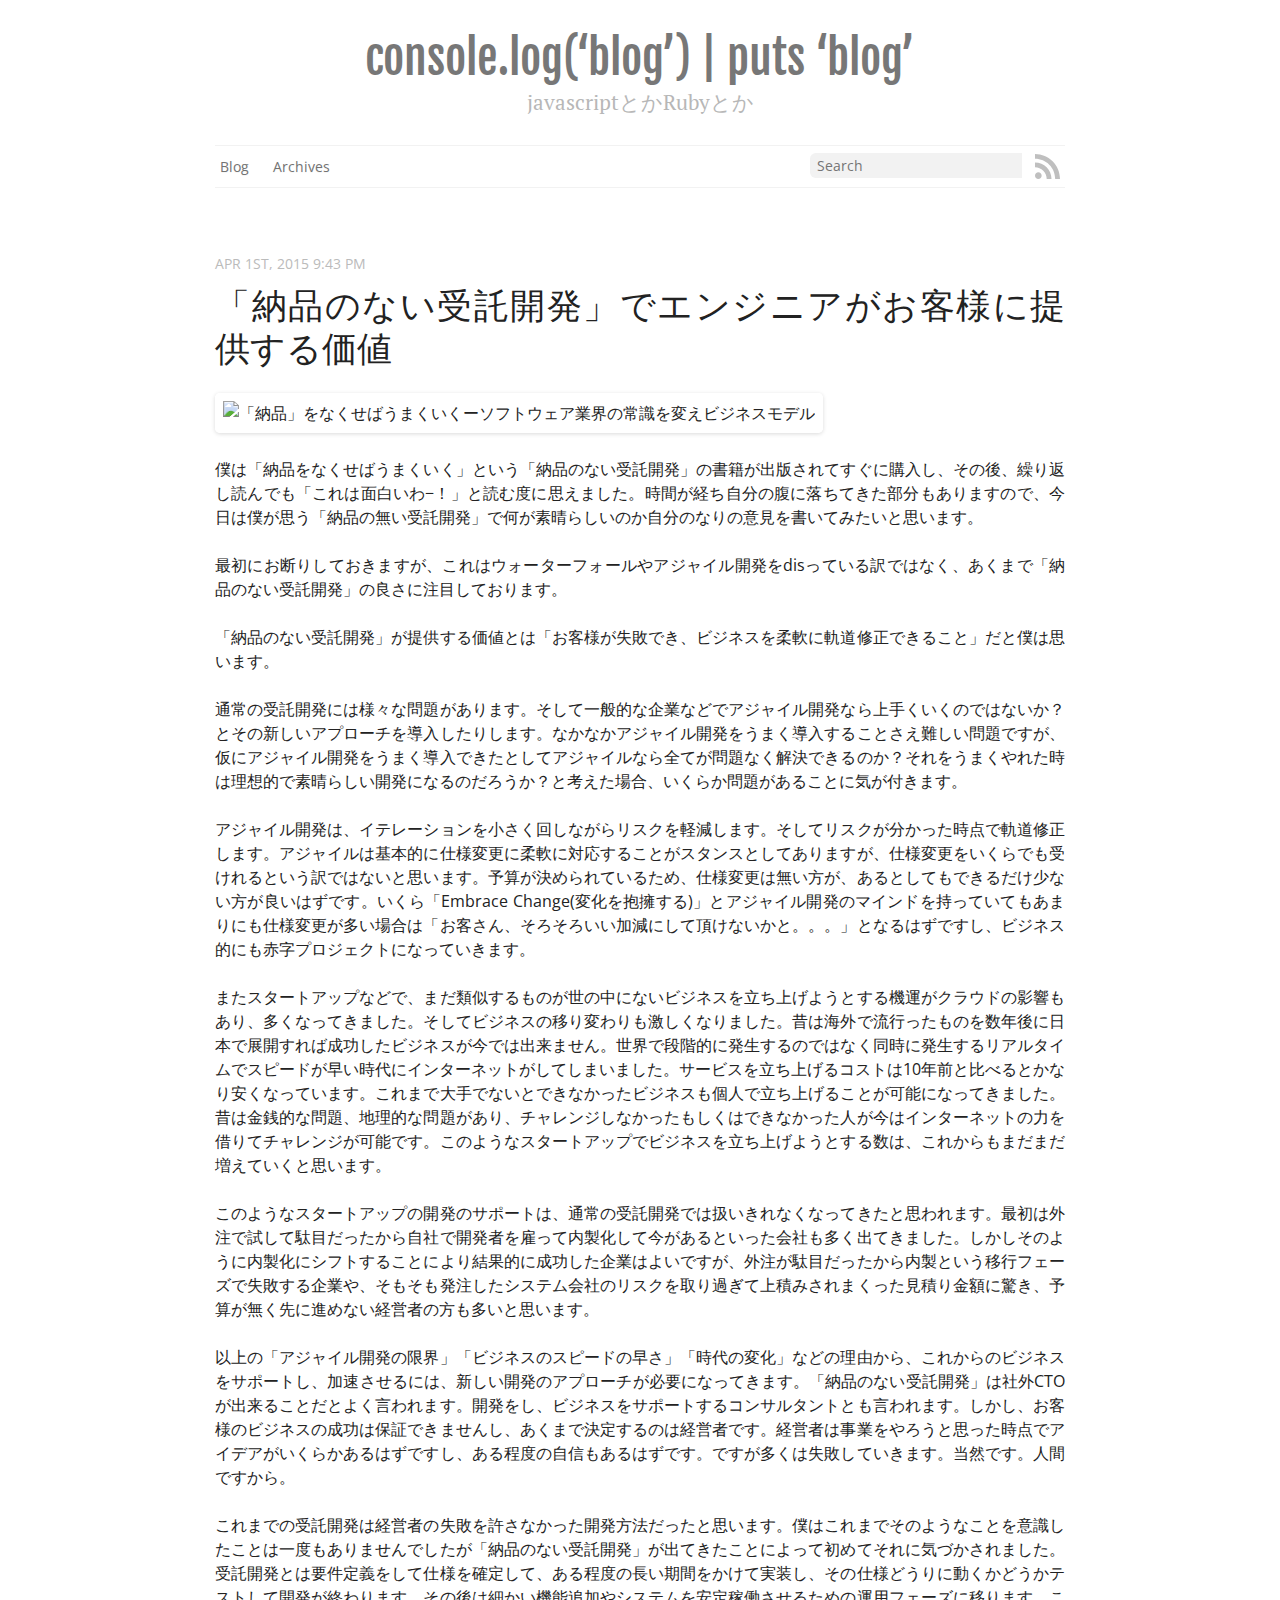
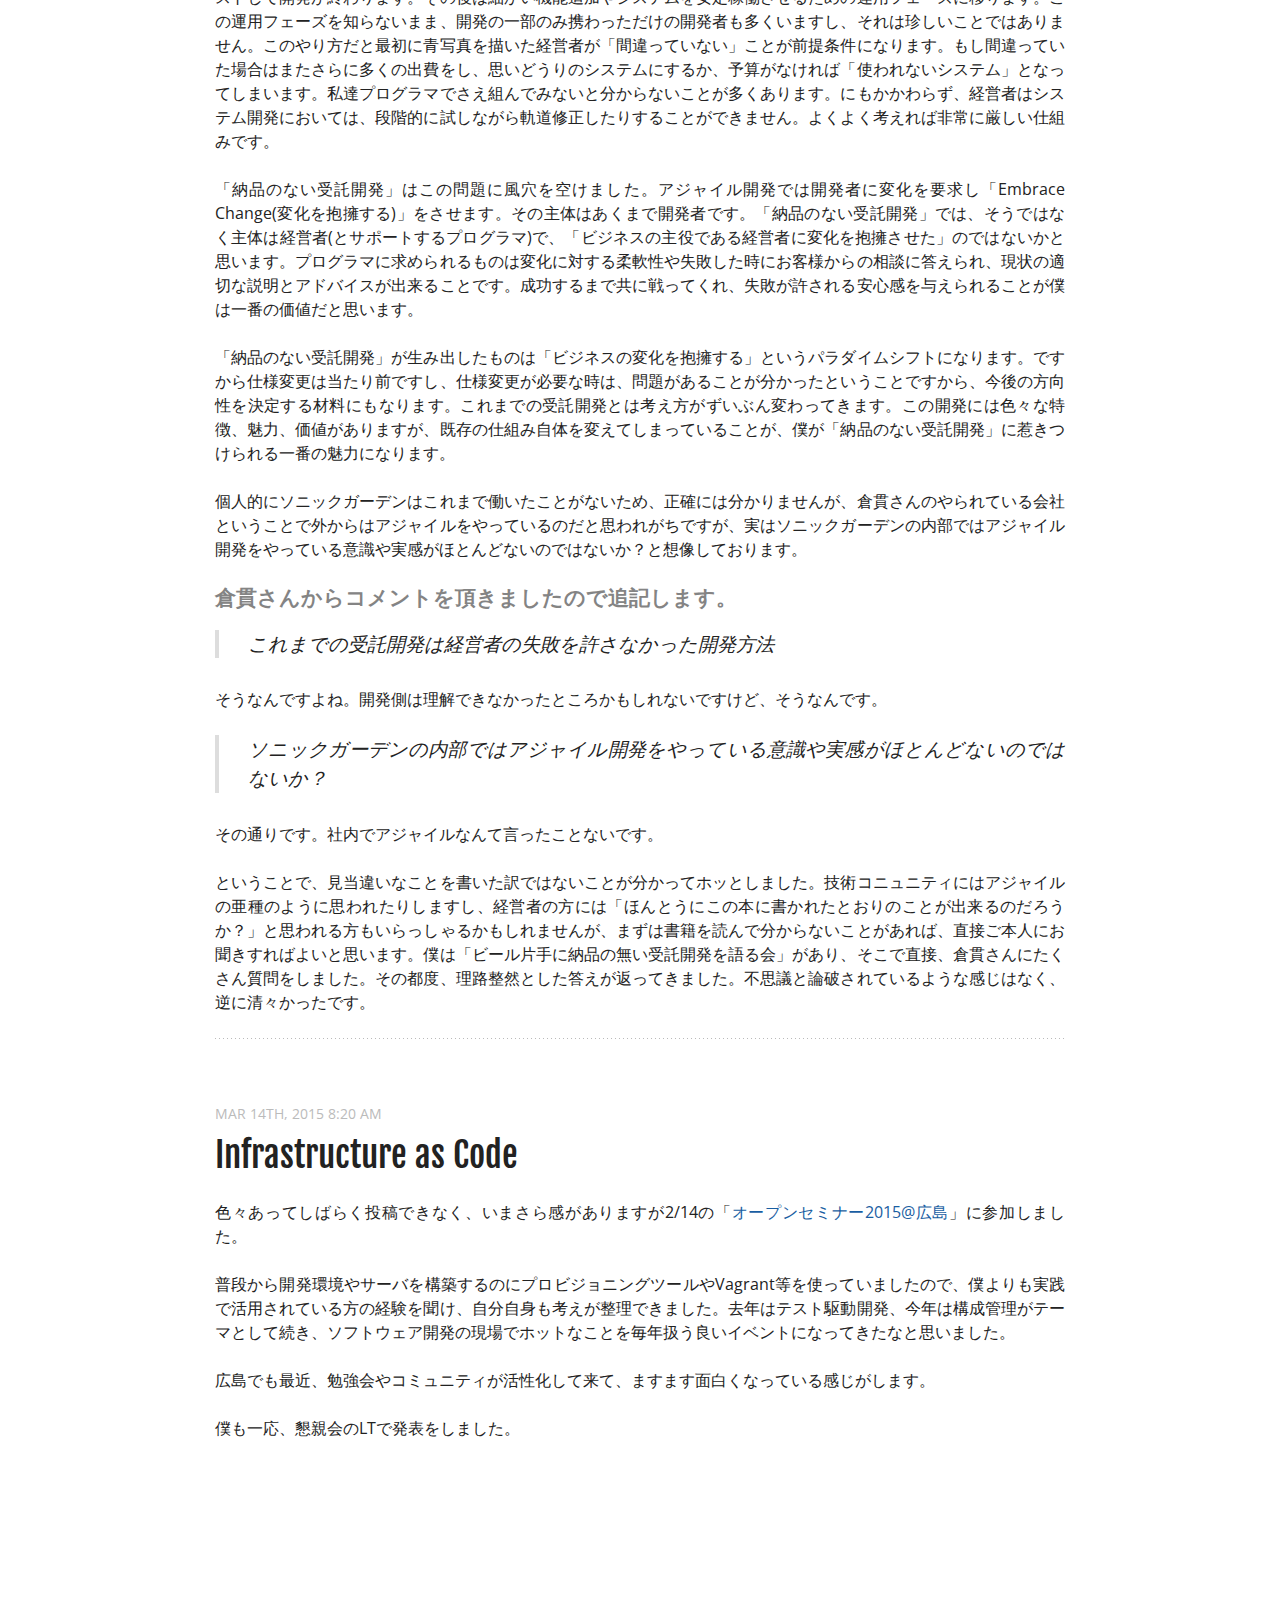
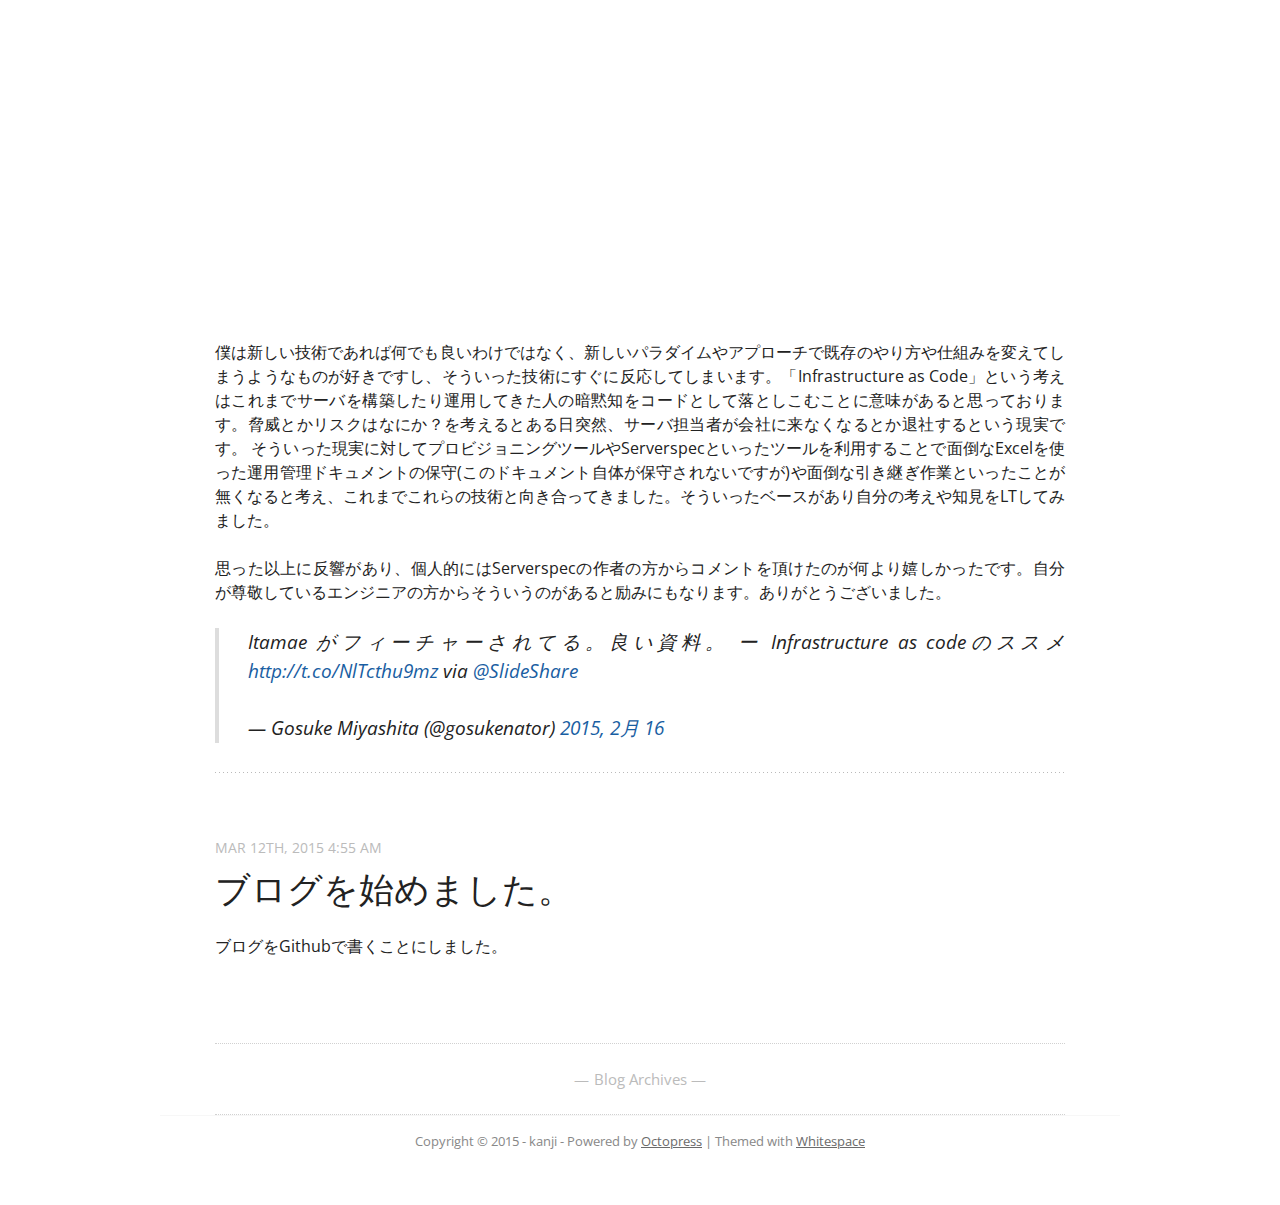
==== commit cfcc178d: "Site updated at 2015-04-01 13:55:27 UTC" ====
--- a/index.html
+++ b/index.html
@@ -125,7 +125,7 @@
 
 <p>アジャイル開発は、イテレーションを小さく回しながらリスクを軽減します。そしてリスクが分かった時点で軌道修正します。アジャイルは基本的に仕様変更に柔軟に対応することがスタンスとしてありますが、仕様変更をいくらでも受けれるという訳ではないと思います。予算が決められているため、仕様変更は無い方が、あるとしてもできるだけ少ない方が良いはずです。いくら「Embrace Change(変化を抱擁する)」とアジャイル開発のマインドを持っていてもあまりにも仕様変更が多い場合は「お客さん、そろそろいい加減にして頂けないかと。。。」となるはずですし、ビジネス的にも赤字プロジェクトになっていきます。</p>
 
-<p>またスタートアップなどで、まだ類似するものが世の中にないビジネスを立ち上げようとする機運がクラウドの影響もあり、多くなってきました。そしてビジネスの移り変わりも激しくなりました。昔は海外で流行ったものを数年後に日本で展開すれば成功したビジネスが今ではそれが出来ません。世界で段階的に発生するのではなく同時に発生するリアルタイムでスピードが早い時代にインターネットがしてしまいました。サービスを立ち上げるコストは10年前と比べるとかなり安くなっています。これまで大手でないとできなかったビジネスも個人で立ち上げることが可能になってきました。昔は金銭的な問題、地理的な問題があり、チャレンジしなかったもしくはできなかった人が今はインターネットの力を借りてチャレンジが可能です。このようなスタートアップでビジネスを立ち上げようとする数は、これからもまだまだ増えていくと思います。</p>
+<p>またスタートアップなどで、まだ類似するものが世の中にないビジネスを立ち上げようとする機運がクラウドの影響もあり、多くなってきました。そしてビジネスの移り変わりも激しくなりました。昔は海外で流行ったものを数年後に日本で展開すれば成功したビジネスが今では出来ません。世界で段階的に発生するのではなく同時に発生するリアルタイムでスピードが早い時代にインターネットがしてしまいました。サービスを立ち上げるコストは10年前と比べるとかなり安くなっています。これまで大手でないとできなかったビジネスも個人で立ち上げることが可能になってきました。昔は金銭的な問題、地理的な問題があり、チャレンジしなかったもしくはできなかった人が今はインターネットの力を借りてチャレンジが可能です。このようなスタートアップでビジネスを立ち上げようとする数は、これからもまだまだ増えていくと思います。</p>
 
 <p>このようなスタートアップの開発のサポートは、通常の受託開発では扱いきれなくなってきたと思われます。最初は外注で試して駄目だったから自社で開発者を雇って内製化して今があるといった会社も多く出てきました。しかしそのように内製化にシフトすることにより結果的に成功した企業はよいですが、外注が駄目だったから内製という移行フェーズで失敗する企業や、そもそも発注したシステム会社のリスクを取り過ぎて上積みされまくった見積り金額に驚き、予算が無く先に進めない経営者の方も多いと思います。</p>
 
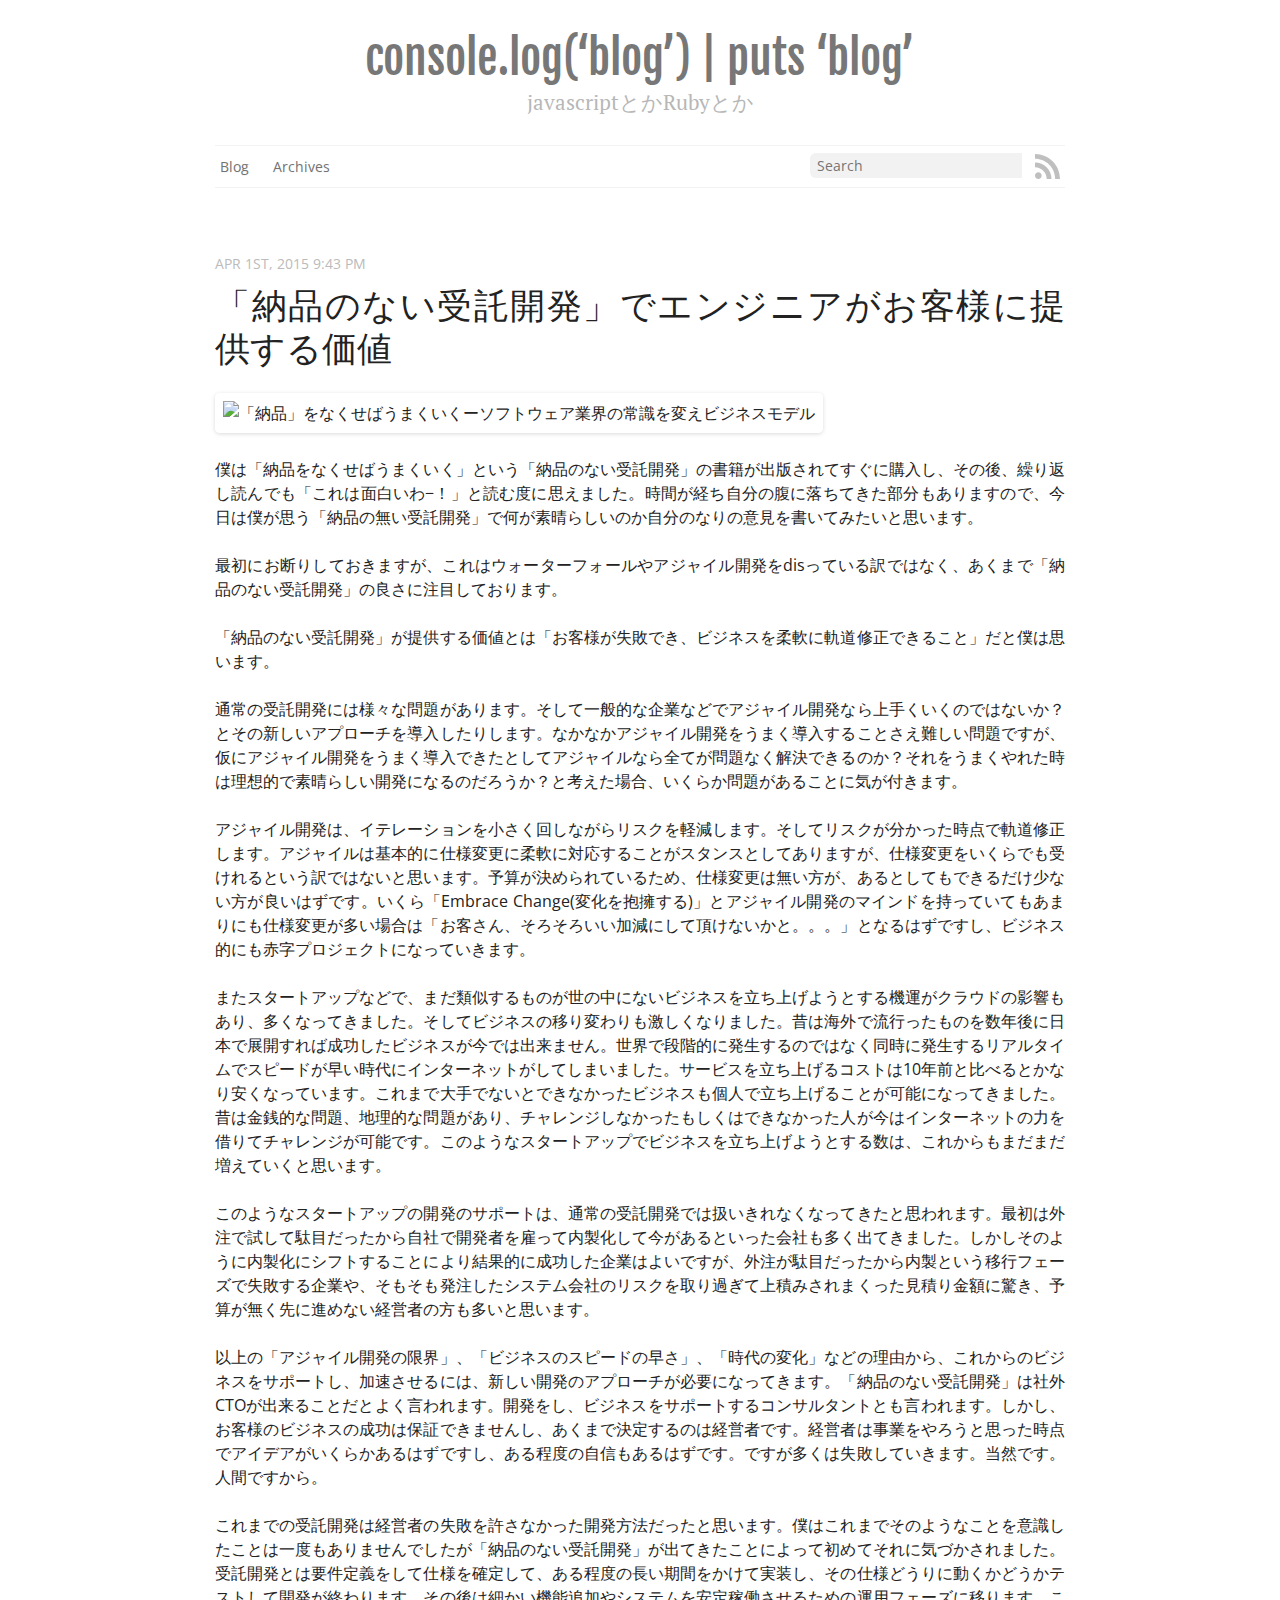
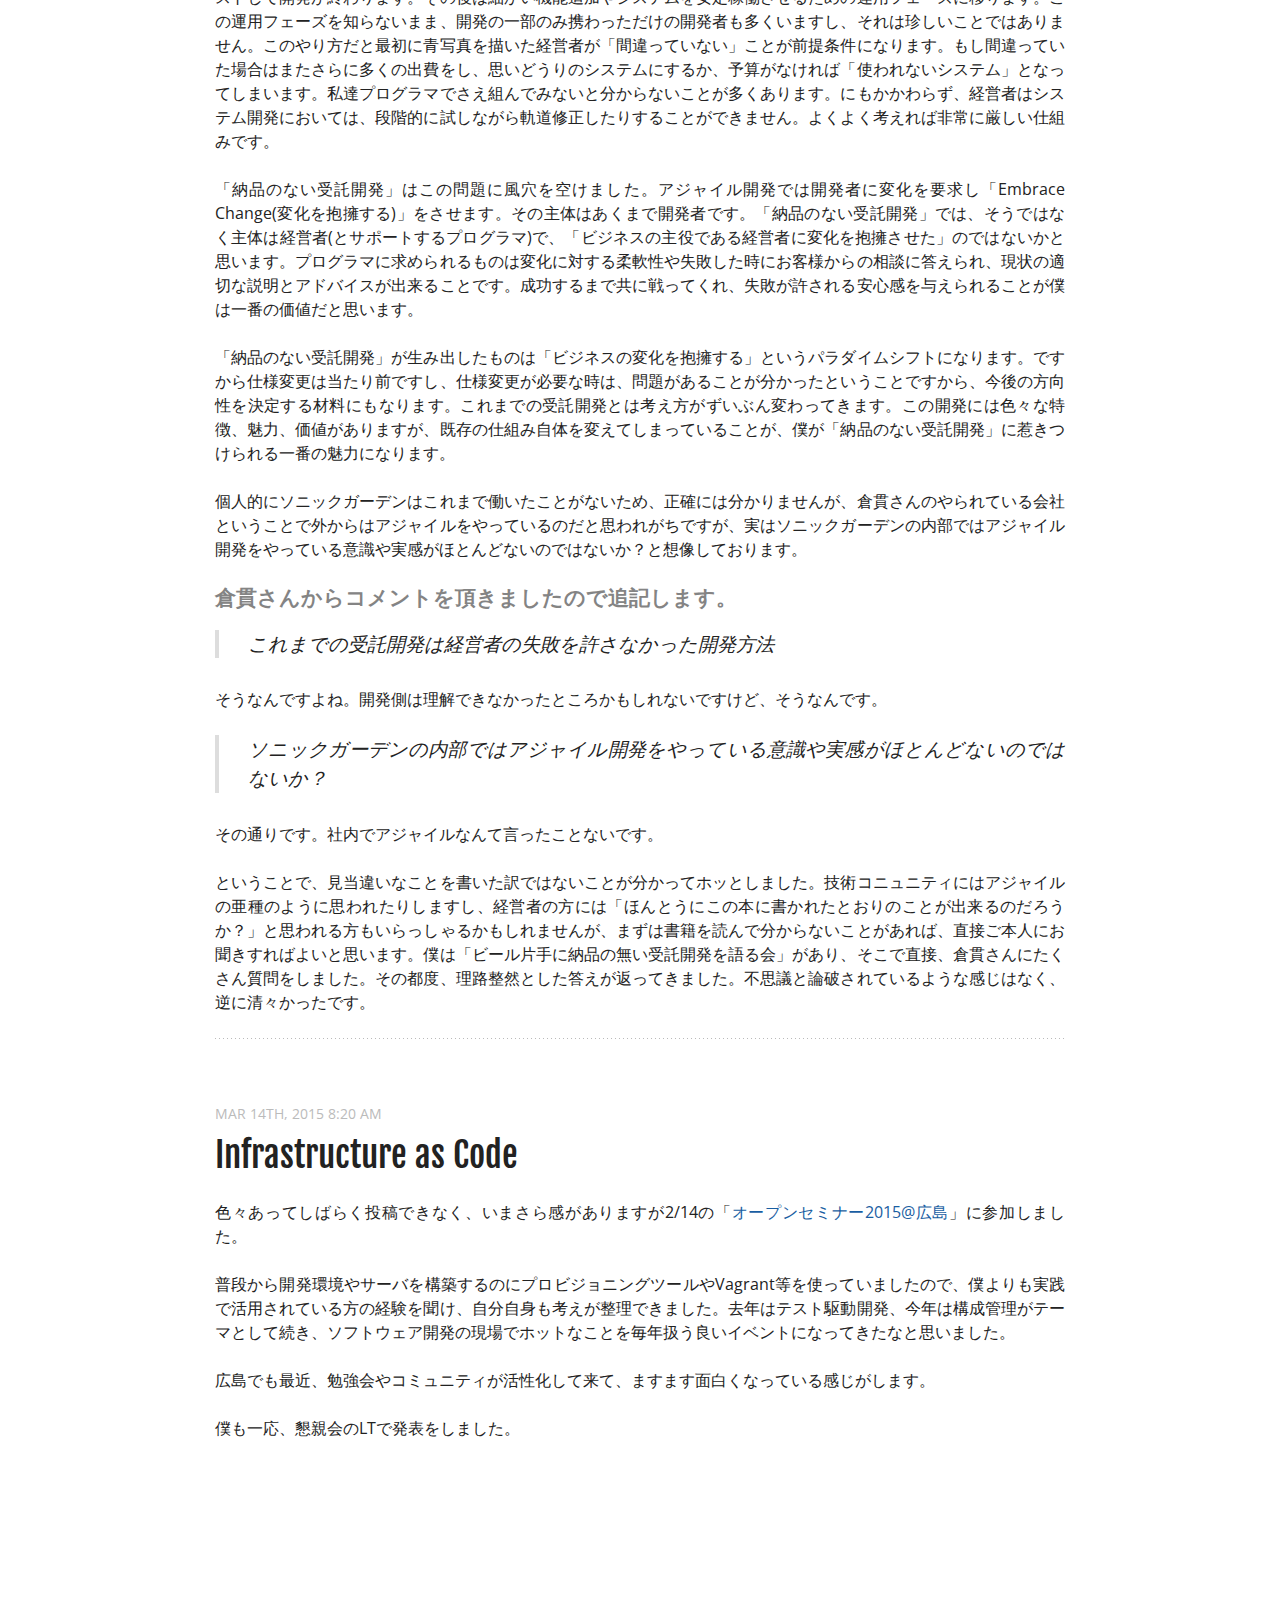
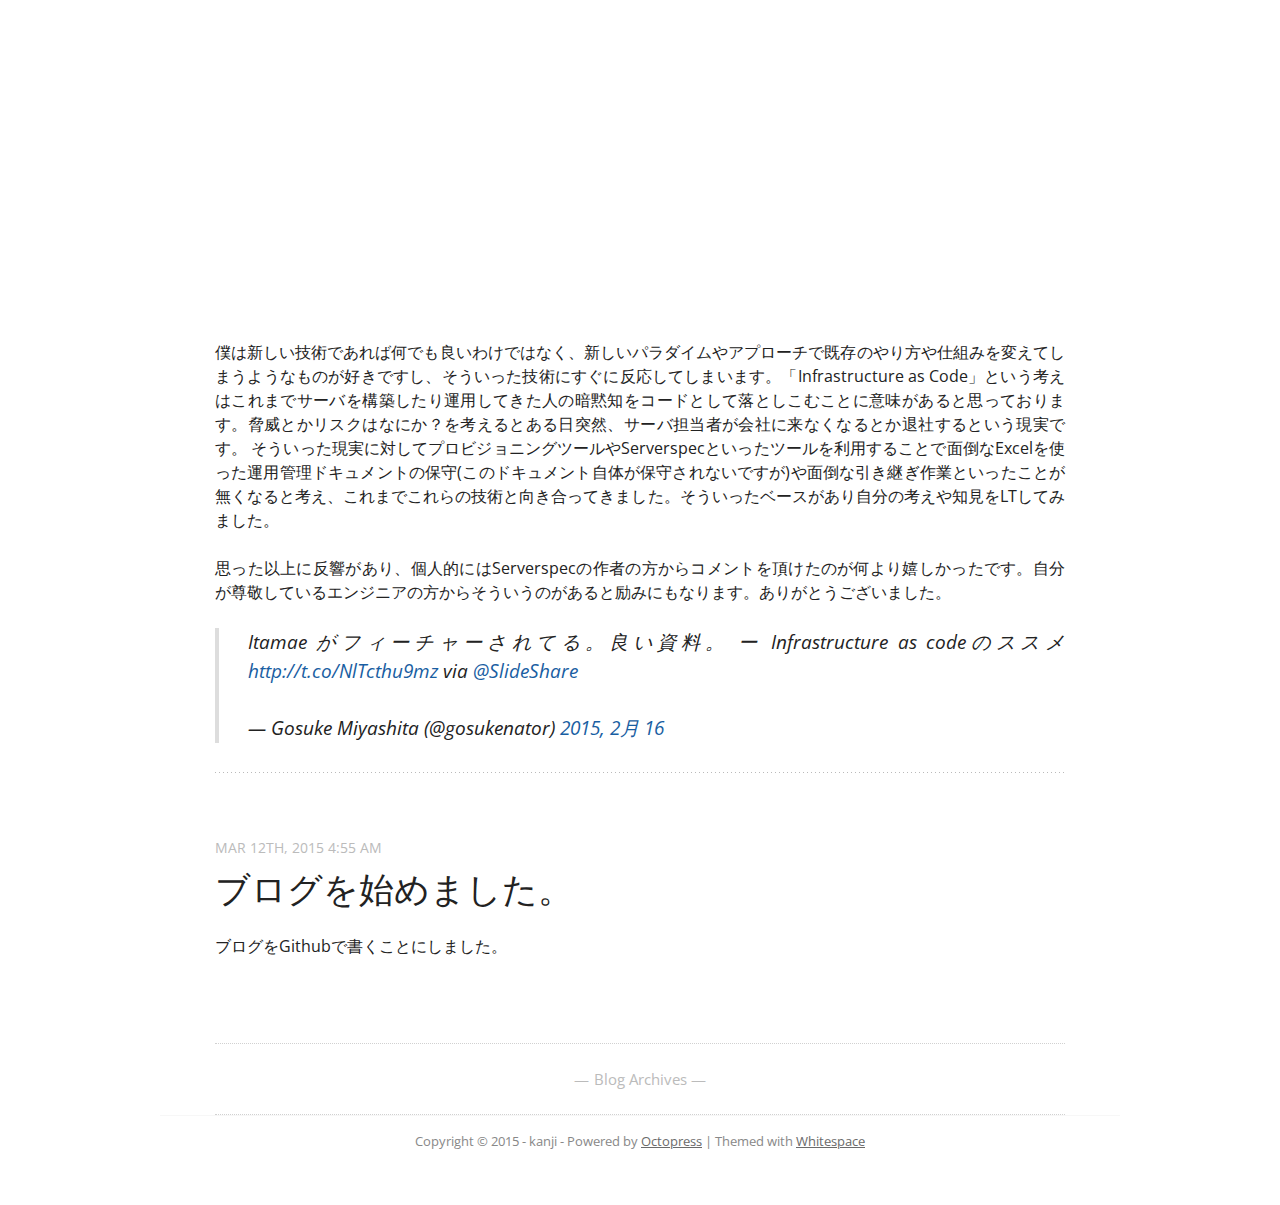
==== commit 7d7a4618: "Site updated at 2015-04-01 13:56:47 UTC" ====
--- a/index.html
+++ b/index.html
@@ -129,7 +129,7 @@
 
 <p>このようなスタートアップの開発のサポートは、通常の受託開発では扱いきれなくなってきたと思われます。最初は外注で試して駄目だったから自社で開発者を雇って内製化して今があるといった会社も多く出てきました。しかしそのように内製化にシフトすることにより結果的に成功した企業はよいですが、外注が駄目だったから内製という移行フェーズで失敗する企業や、そもそも発注したシステム会社のリスクを取り過ぎて上積みされまくった見積り金額に驚き、予算が無く先に進めない経営者の方も多いと思います。</p>
 
-<p>以上の「アジャイル開発の限界」「ビジネスのスピードの早さ」「時代の変化」などの理由から、これからのビジネスをサポートし、加速させるには、新しい開発のアプローチが必要になってきます。「納品のない受託開発」は社外CTOが出来ることだとよく言われます。開発をし、ビジネスをサポートするコンサルタントとも言われます。しかし、お客様のビジネスの成功は保証できませんし、あくまで決定するのは経営者です。経営者は事業をやろうと思った時点でアイデアがいくらかあるはずですし、ある程度の自信もあるはずです。ですが多くは失敗していきます。当然です。人間ですから。</p>
+<p>以上の「アジャイル開発の限界」、「ビジネスのスピードの早さ」、「時代の変化」などの理由から、これからのビジネスをサポートし、加速させるには、新しい開発のアプローチが必要になってきます。「納品のない受託開発」は社外CTOが出来ることだとよく言われます。開発をし、ビジネスをサポートするコンサルタントとも言われます。しかし、お客様のビジネスの成功は保証できませんし、あくまで決定するのは経営者です。経営者は事業をやろうと思った時点でアイデアがいくらかあるはずですし、ある程度の自信もあるはずです。ですが多くは失敗していきます。当然です。人間ですから。</p>
 
 <p>これまでの受託開発は経営者の失敗を許さなかった開発方法だったと思います。僕はこれまでそのようなことを意識したことは一度もありませんでしたが「納品のない受託開発」が出てきたことによって初めてそれに気づかされました。受託開発とは要件定義をして仕様を確定して、ある程度の長い期間をかけて実装し、その仕様どうりに動くかどうかテストして開発が終わります。その後は細かい機能追加やシステムを安定稼働させるための運用フェーズに移ります。この運用フェーズを知らないまま、開発の一部のみ携わっただけの開発者も多くいますし、それは珍しいことではありません。このやり方だと最初に青写真を描いた経営者が「間違っていない」ことが前提条件になります。もし間違っていた場合はまたさらに多くの出費をし、思いどうりのシステムにするか、予算がなければ「使われないシステム」となってしまいます。私達プログラマでさえ組んでみないと分からないことが多くあります。にもかかわらず、経営者はシステム開発においては、段階的に試しながら軌道修正したりすることができません。よくよく考えれば非常に厳しい仕組みです。</p>
 
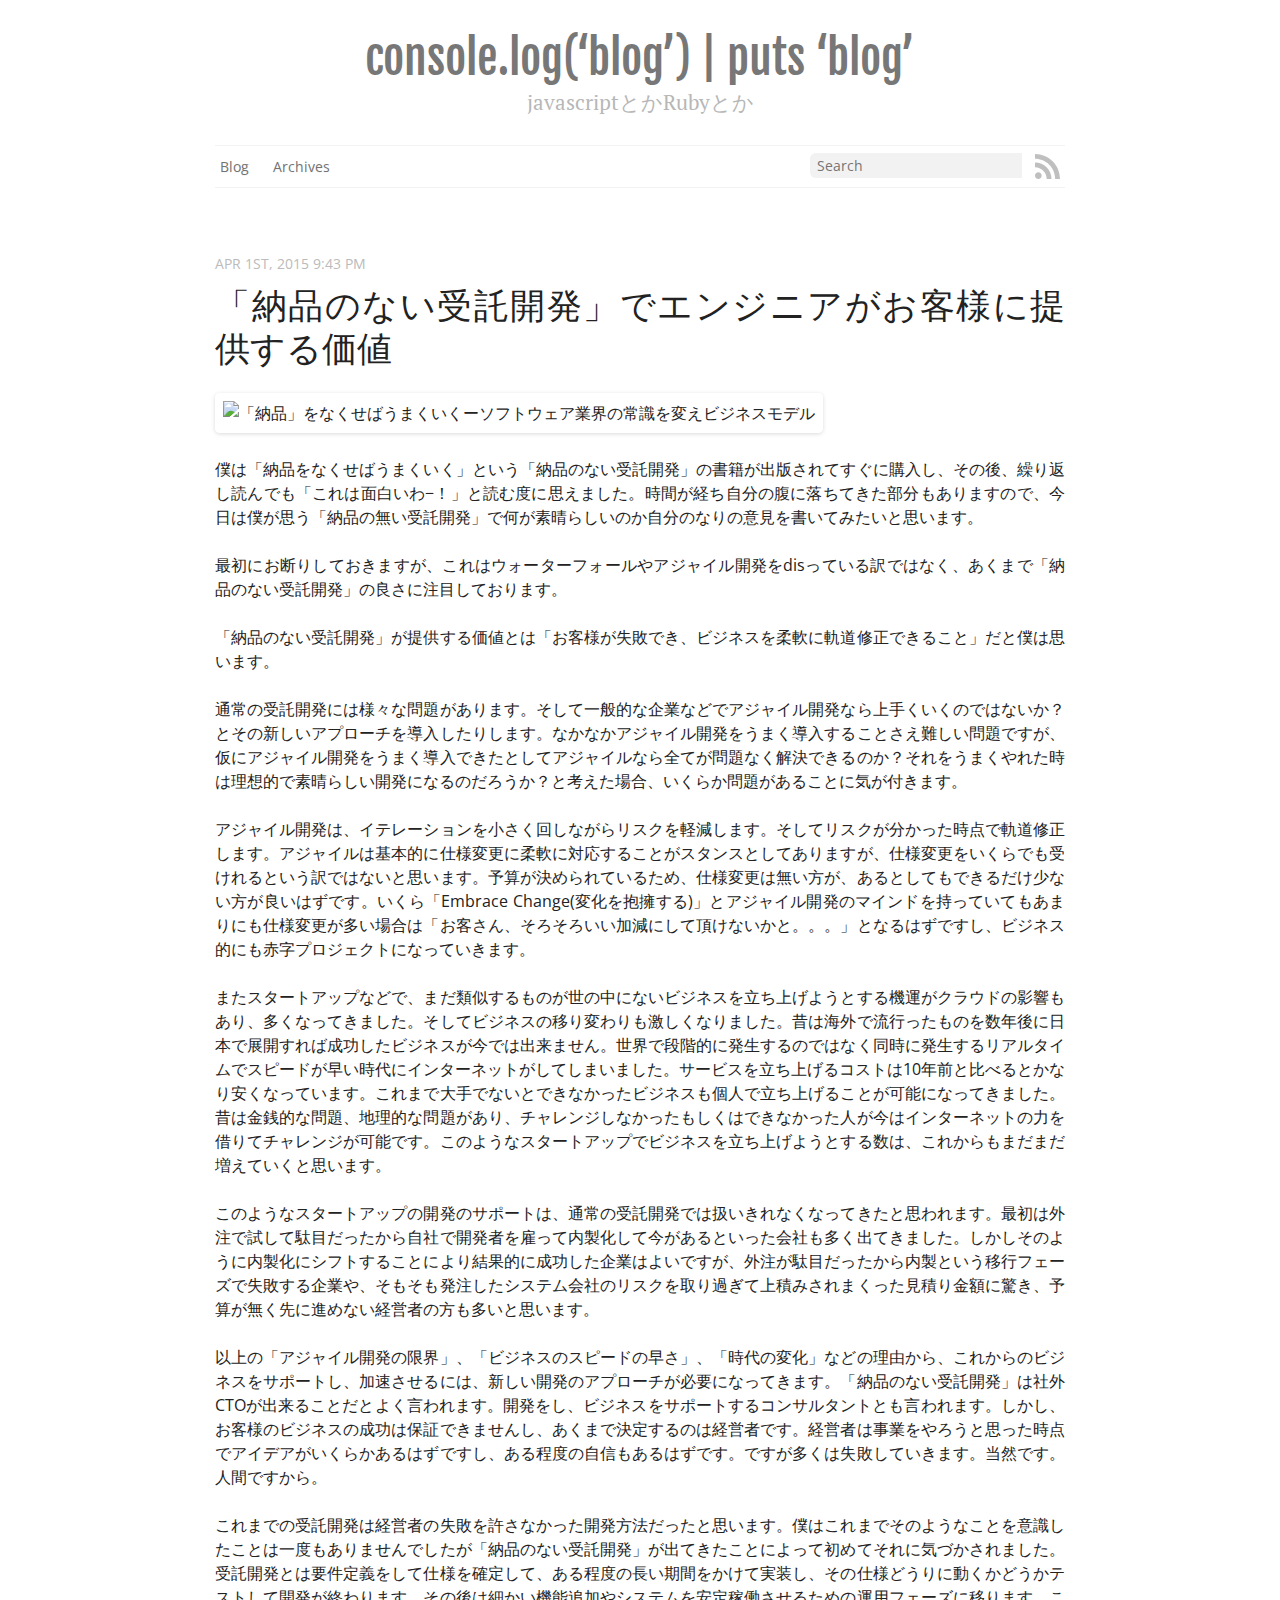
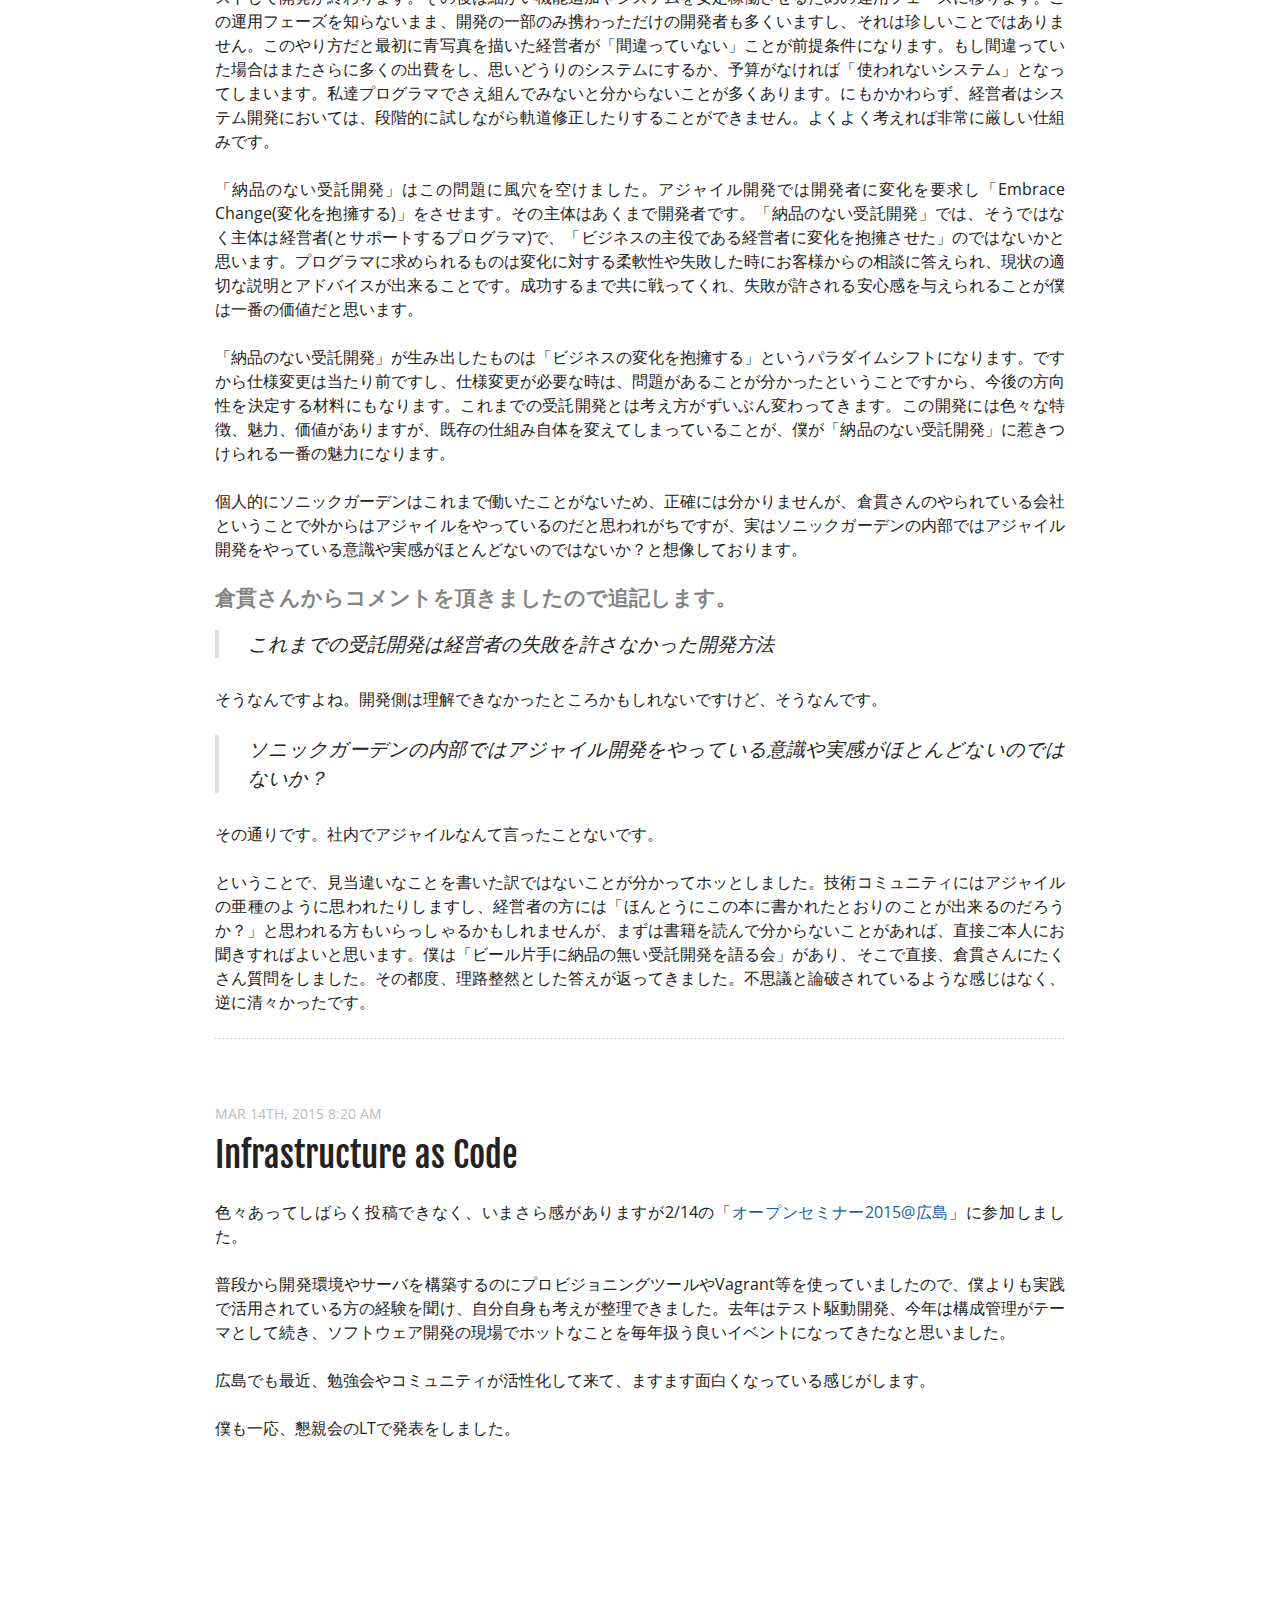
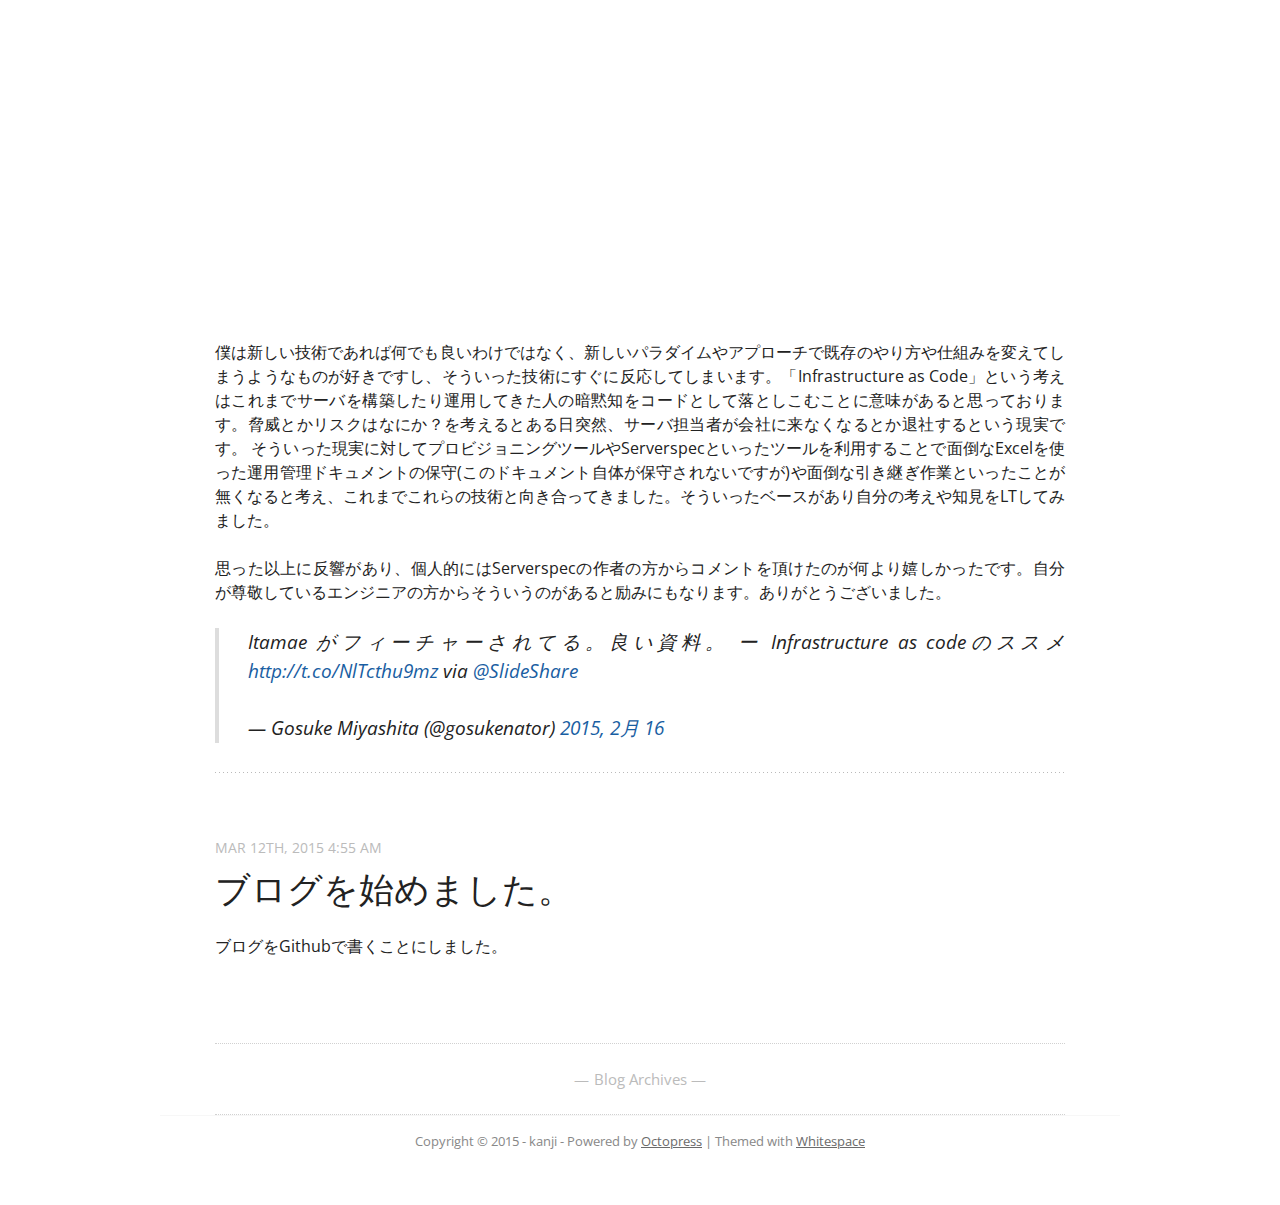
==== commit af8fa552: "Site updated at 2015-04-01 19:02:35 UTC" ====
--- a/index.html
+++ b/index.html
@@ -149,7 +149,7 @@
 
 <p>その通りです。社内でアジャイルなんて言ったことないです。</p>
 
-<p>ということで、見当違いなことを書いた訳ではないことが分かってホッとしました。技術コニュニティにはアジャイルの亜種のように思われたりしますし、経営者の方には「ほんとうにこの本に書かれたとおりのことが出来るのだろうか？」と思われる方もいらっしゃるかもしれませんが、まずは書籍を読んで分からないことがあれば、直接ご本人にお聞きすればよいと思います。僕は「ビール片手に納品の無い受託開発を語る会」があり、そこで直接、倉貫さんにたくさん質問をしました。その都度、理路整然とした答えが返ってきました。不思議と論破されているような感じはなく、逆に清々かったです。</p>
+<p>ということで、見当違いなことを書いた訳ではないことが分かってホッとしました。技術コミュニティにはアジャイルの亜種のように思われたりしますし、経営者の方には「ほんとうにこの本に書かれたとおりのことが出来るのだろうか？」と思われる方もいらっしゃるかもしれませんが、まずは書籍を読んで分からないことがあれば、直接ご本人にお聞きすればよいと思います。僕は「ビール片手に納品の無い受託開発を語る会」があり、そこで直接、倉貫さんにたくさん質問をしました。その都度、理路整然とした答えが返ってきました。不思議と論破されているような感じはなく、逆に清々かったです。</p>
 </div>
   
   
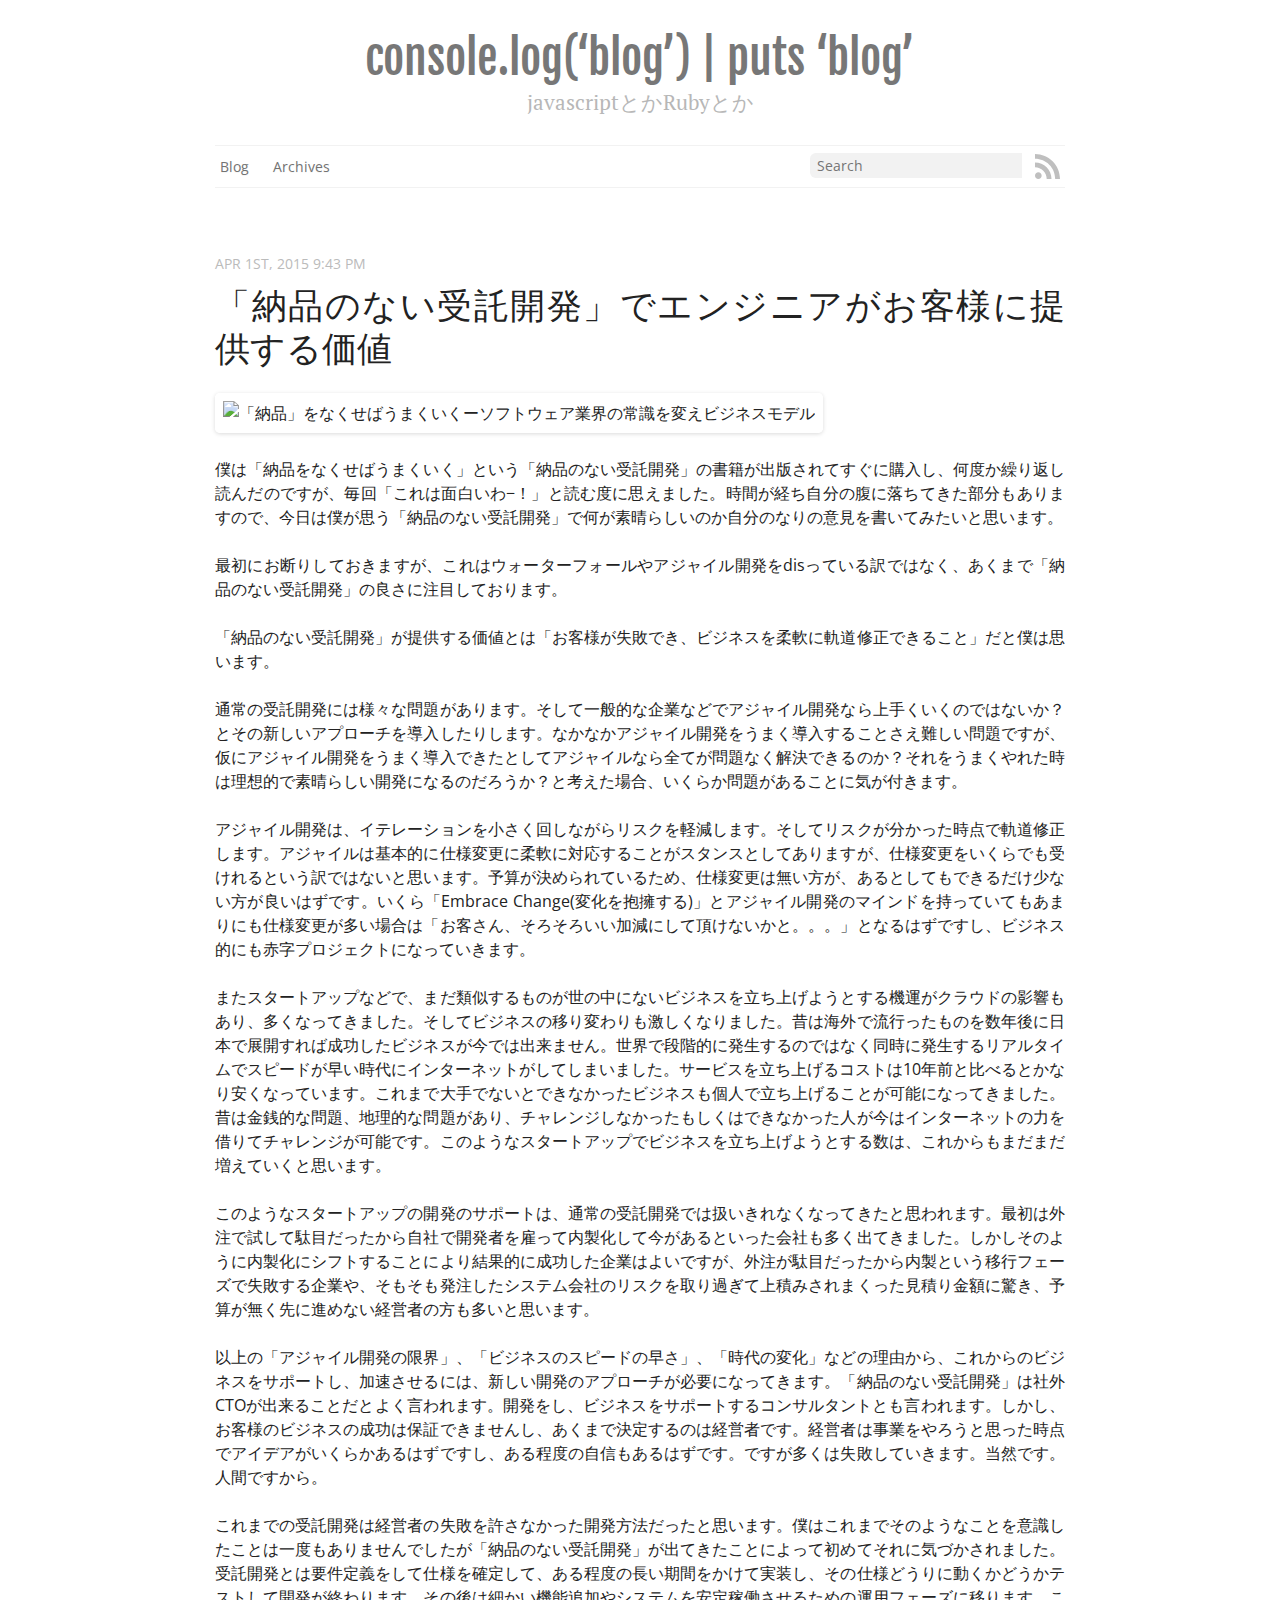
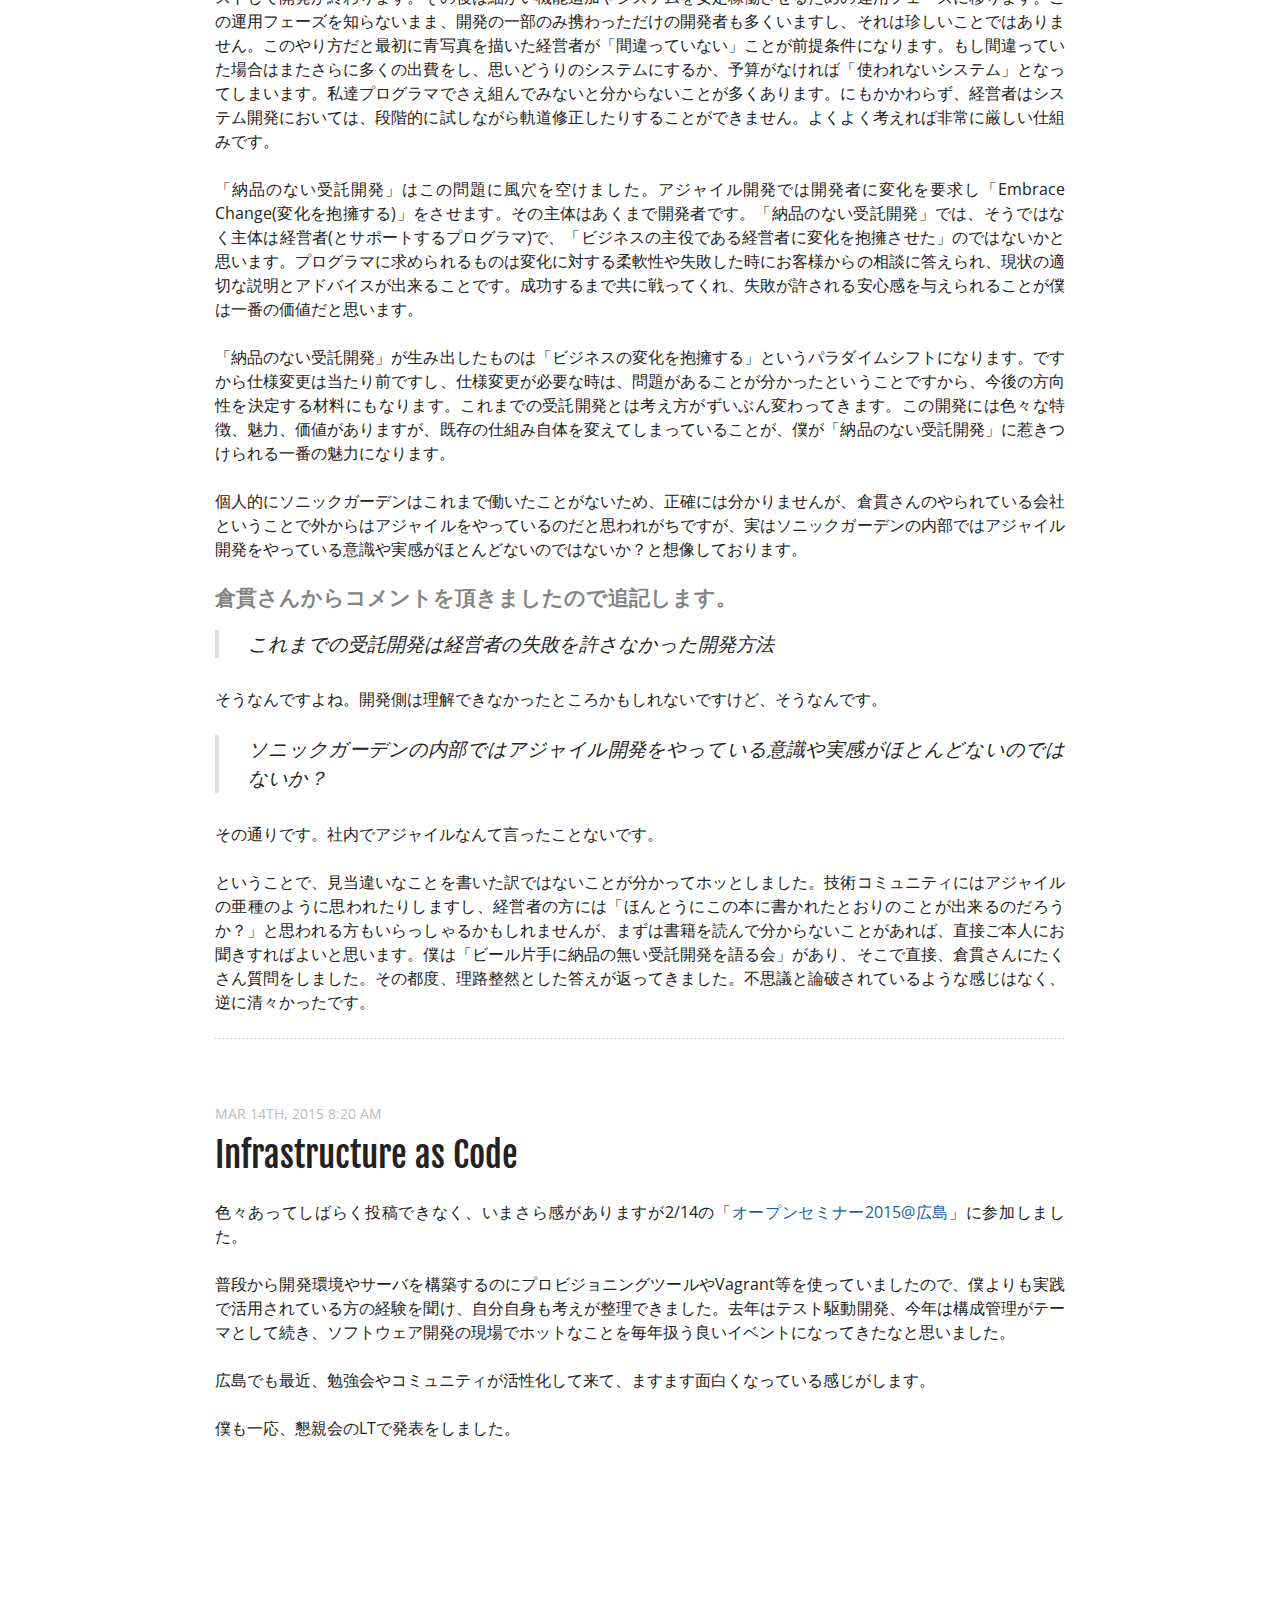
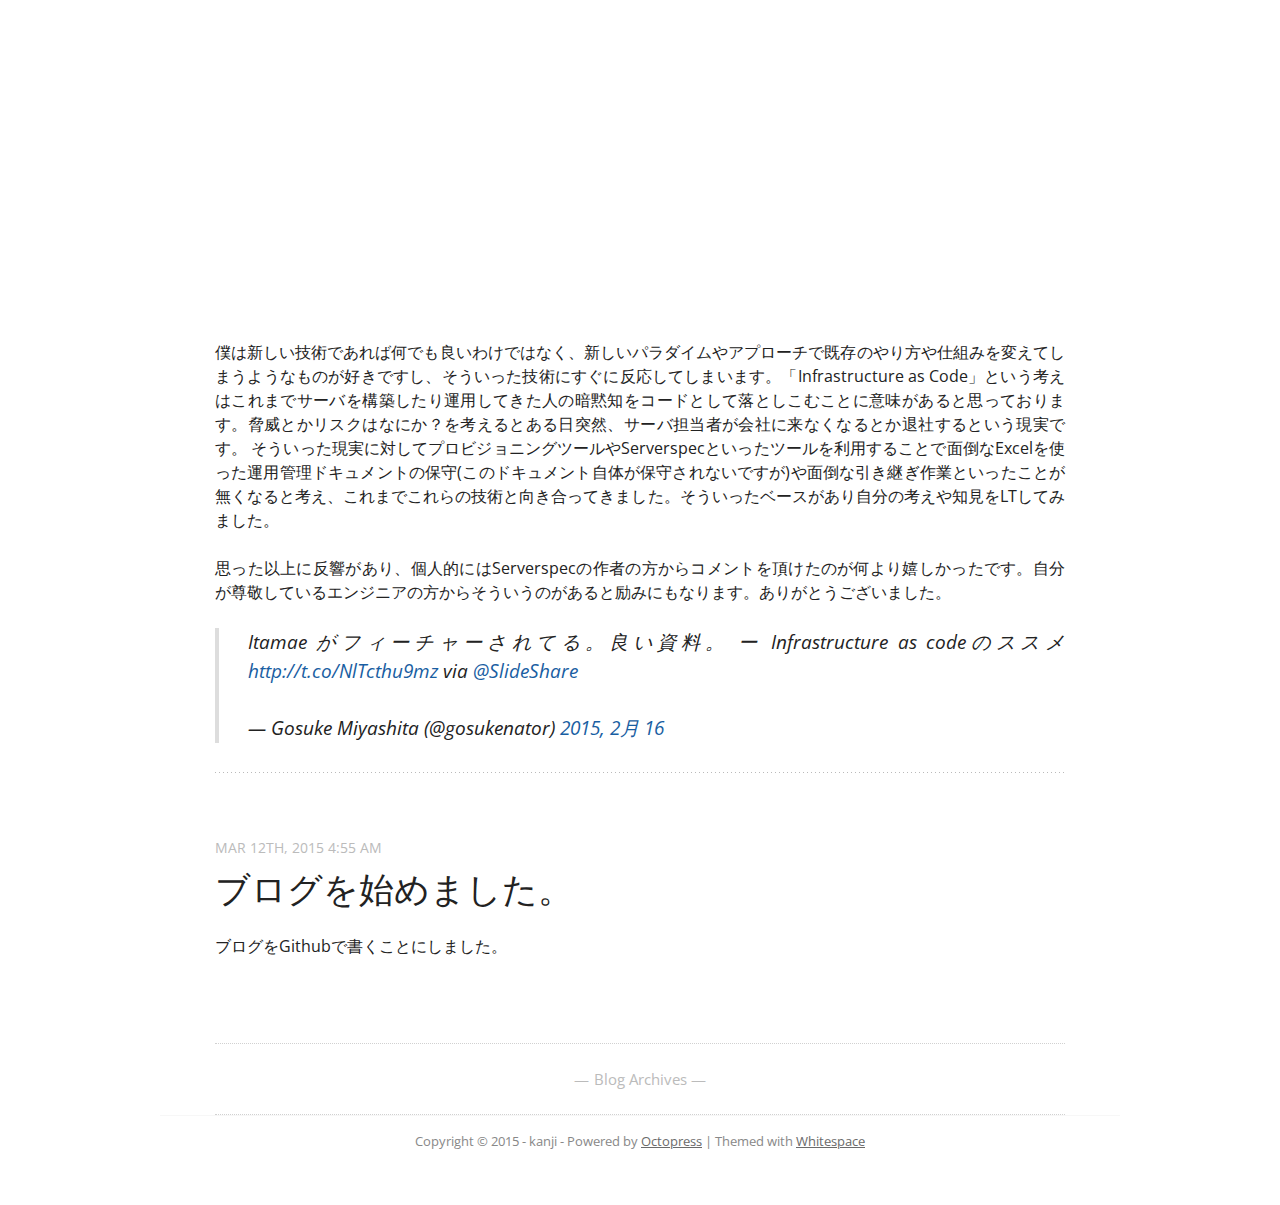
==== commit 96448fb2: "Site updated at 2015-04-01 19:10:48 UTC" ====
--- a/index.html
+++ b/index.html
@@ -9,7 +9,7 @@
   <meta name="author" content="kanji">
 
   
-  <meta name="description" content="僕は「納品をなくせばうまくいく」という「納品のない受託開発」の書籍が出版されてすぐに購入し、その後、繰り返し読んでも「これは面白いわ−！」と読む度に思えました。時間が経ち自分の腹に落ちてきた部分もありますので、今日は僕が思う「納品の無い受託開発」 &hellip;">
+  <meta name="description" content="僕は「納品をなくせばうまくいく」という「納品のない受託開発」の書籍が出版されてすぐに購入し、何度か繰り返し読んだのですが、毎回「これは面白いわ−！」と読む度に思えました。時間が経ち自分の腹に落ちてきた部分もありますので、今日は僕が思う「納品のない受託開発」 &hellip;">
   
 
   <!-- http://t.co/dKP3o1e -->
@@ -115,7 +115,7 @@
 
   <div class="entry-content"><p><img src="http://images-jp.amazon.com/images/P/4534051948.09.MAIN.jpg" alt="「納品」をなくせばうまくいくーソフトウェア業界の常識を変えビジネスモデル" /></p>
 
-<p>僕は「納品をなくせばうまくいく」という「納品のない受託開発」の書籍が出版されてすぐに購入し、その後、繰り返し読んでも「これは面白いわ−！」と読む度に思えました。時間が経ち自分の腹に落ちてきた部分もありますので、今日は僕が思う「納品の無い受託開発」で何が素晴らしいのか自分のなりの意見を書いてみたいと思います。</p>
+<p>僕は「納品をなくせばうまくいく」という「納品のない受託開発」の書籍が出版されてすぐに購入し、何度か繰り返し読んだのですが、毎回「これは面白いわ−！」と読む度に思えました。時間が経ち自分の腹に落ちてきた部分もありますので、今日は僕が思う「納品のない受託開発」で何が素晴らしいのか自分のなりの意見を書いてみたいと思います。</p>
 
 <p>最初にお断りしておきますが、これはウォーターフォールやアジャイル開発をdisっている訳ではなく、あくまで「納品のない受託開発」の良さに注目しております。</p>
 
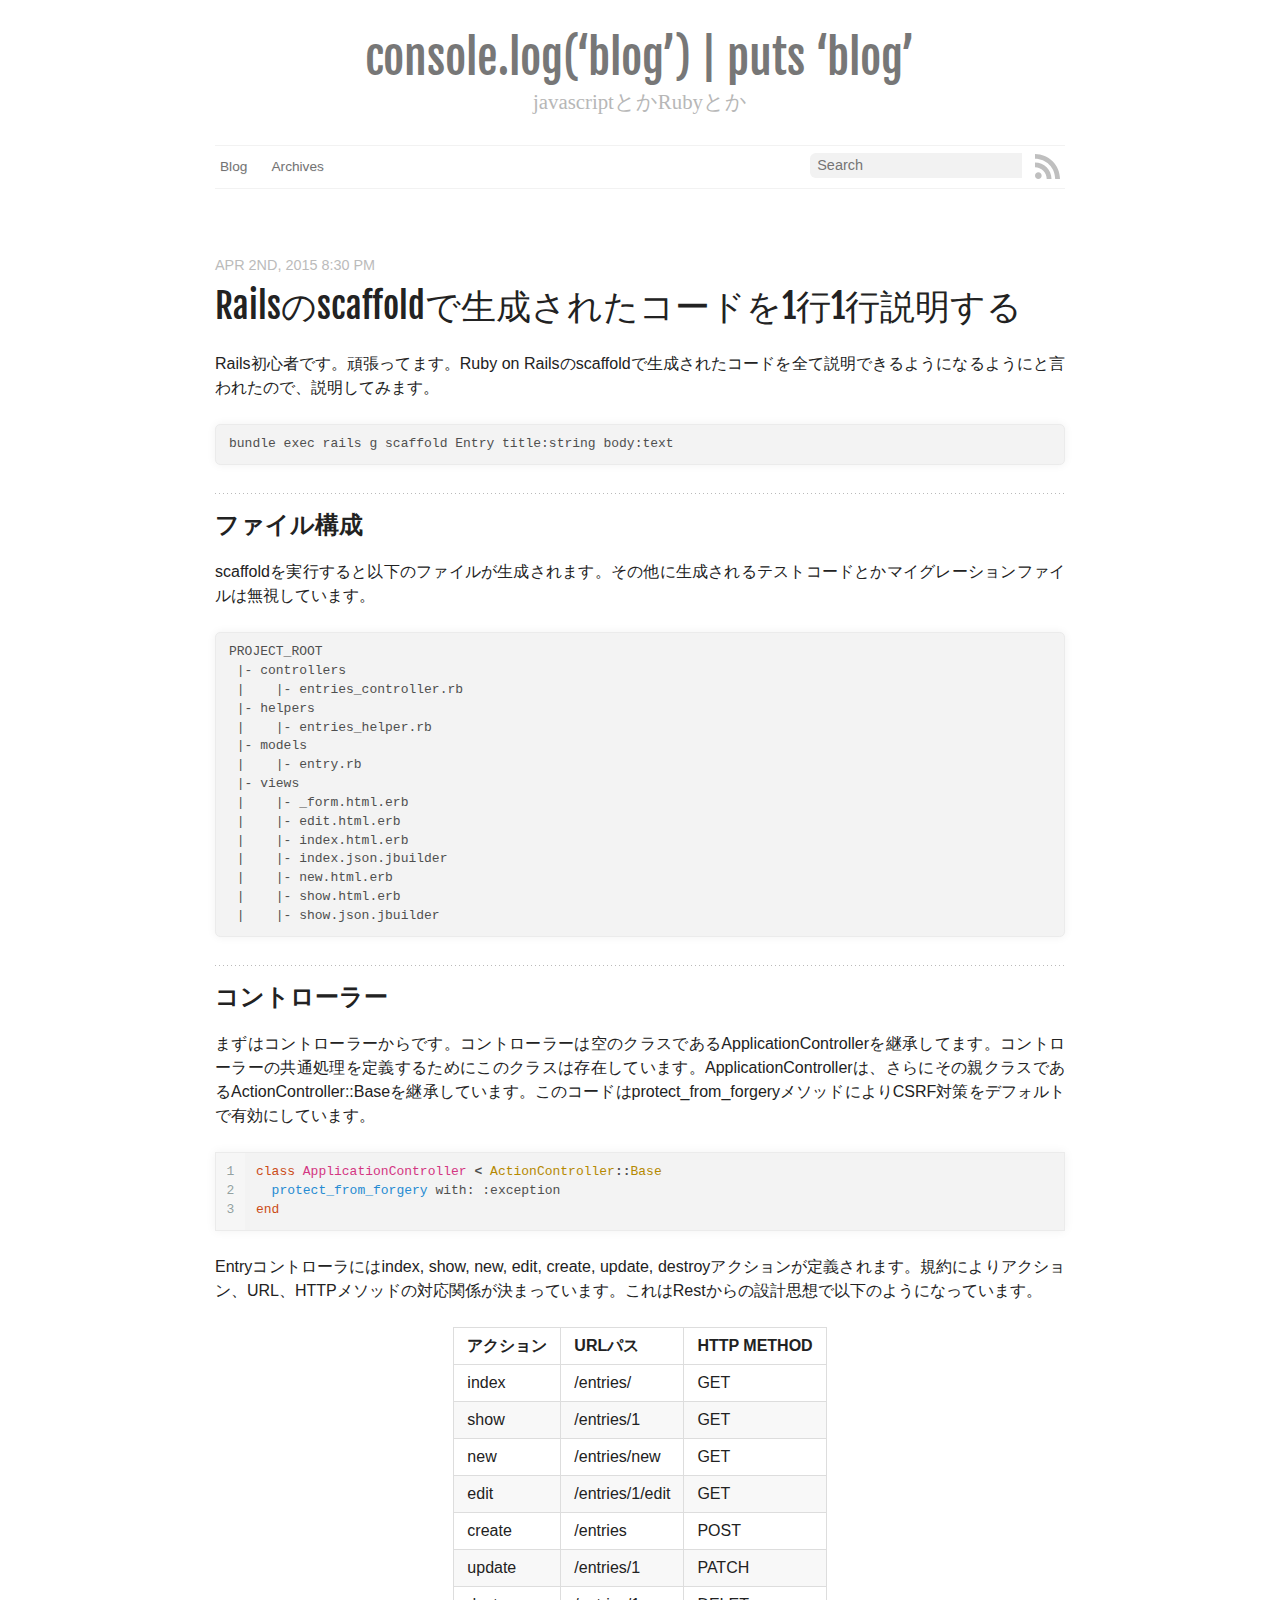
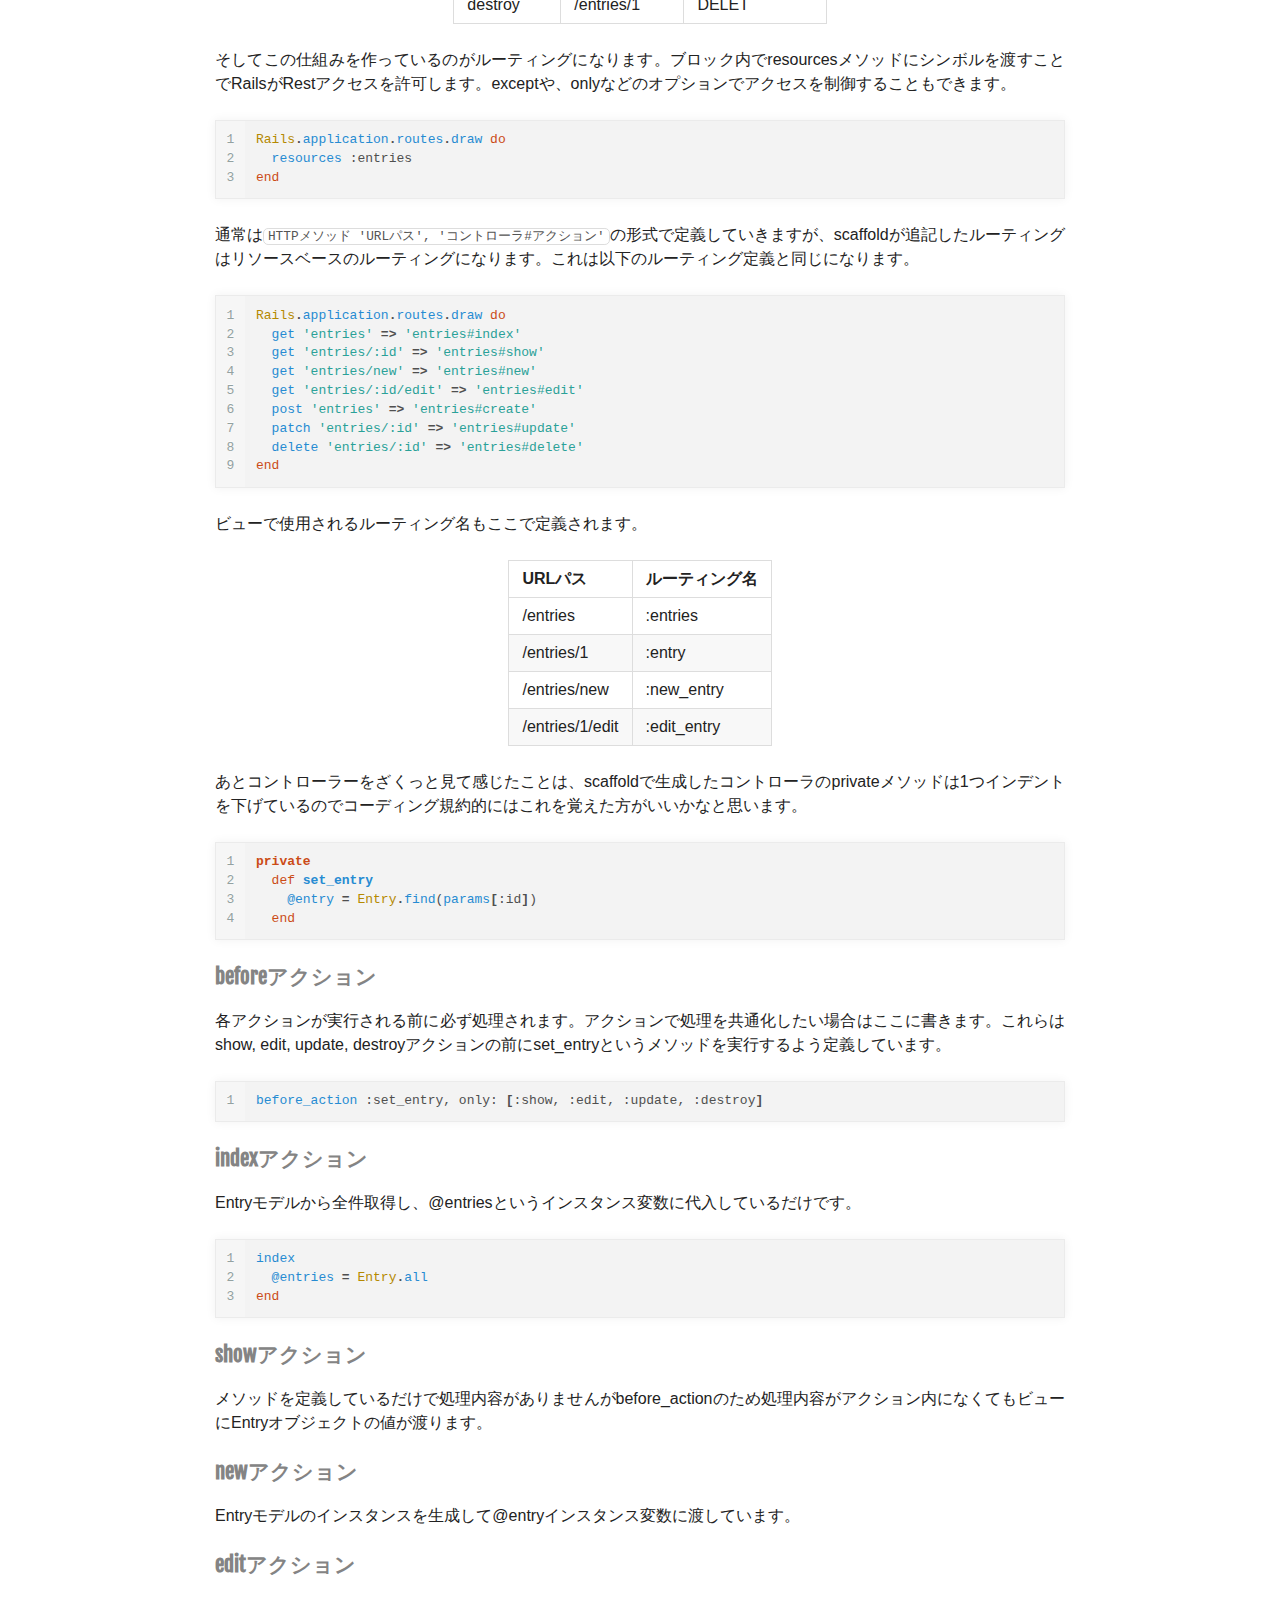
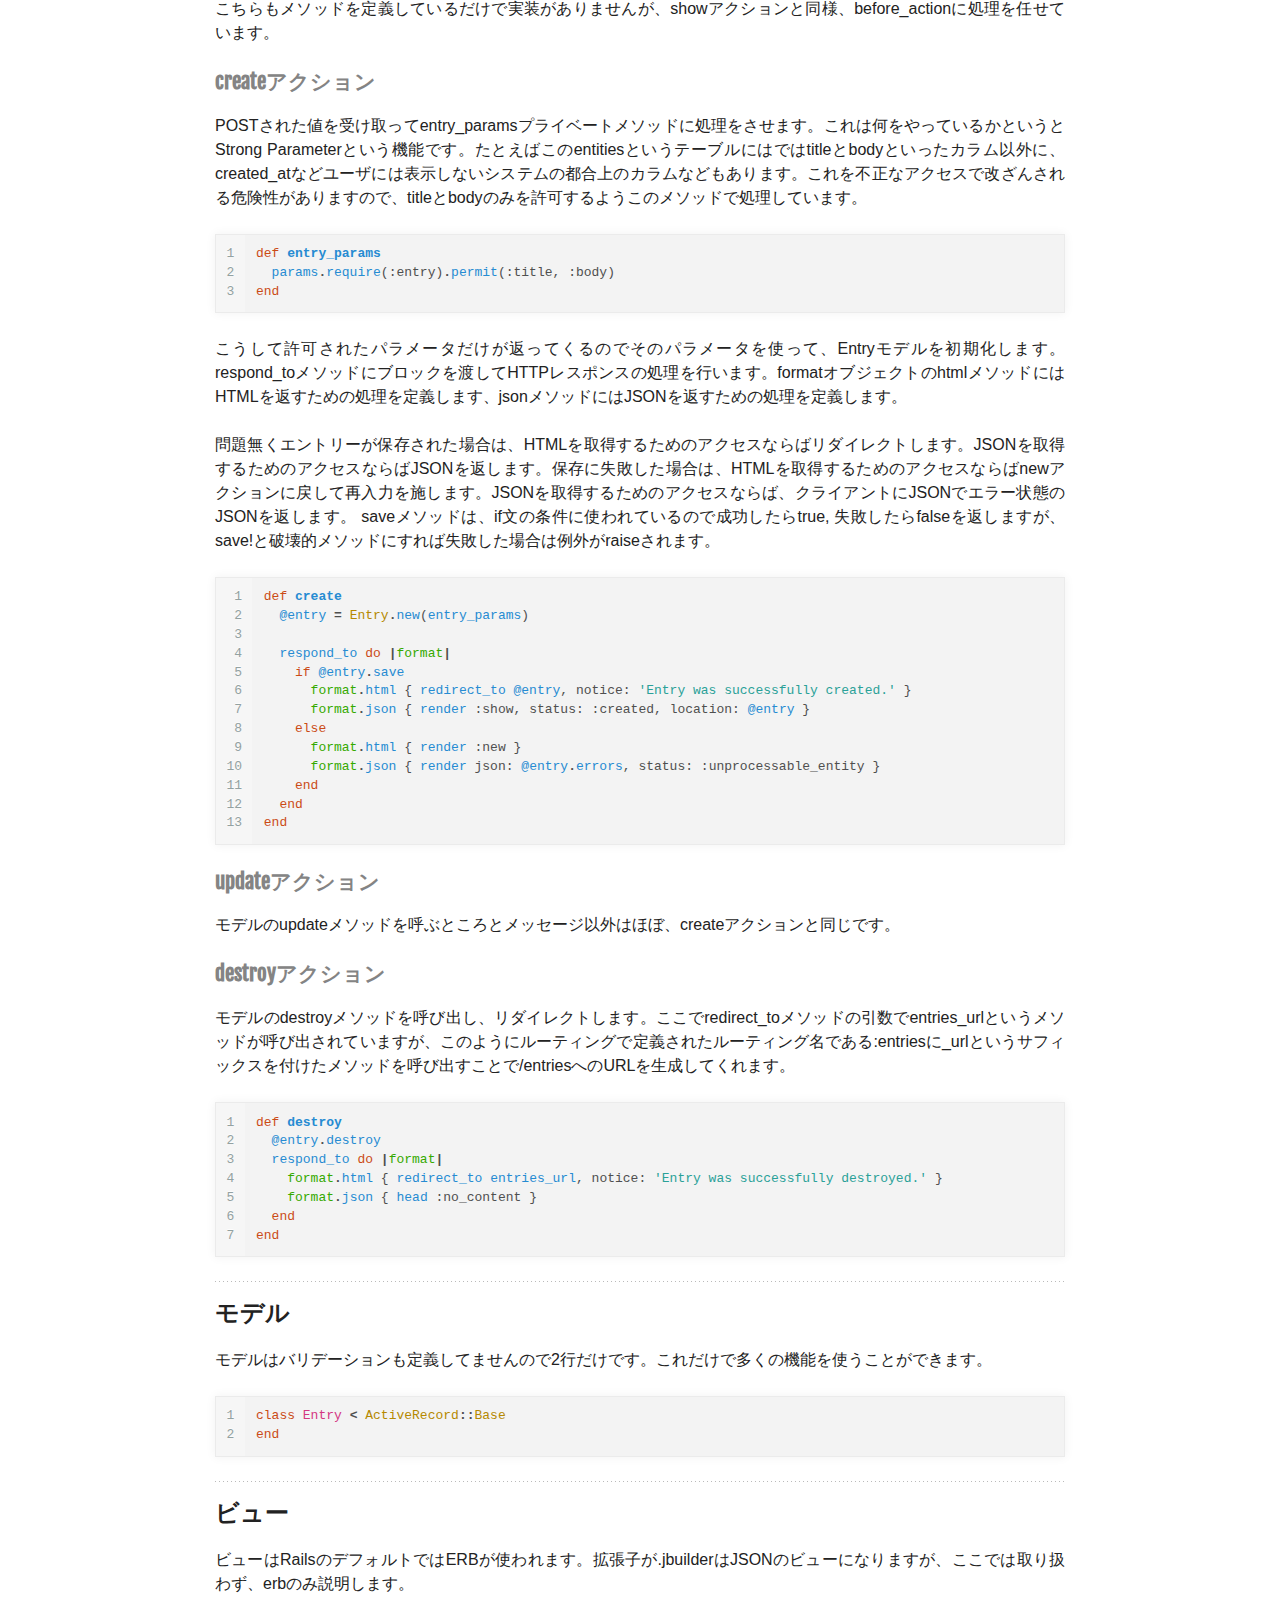
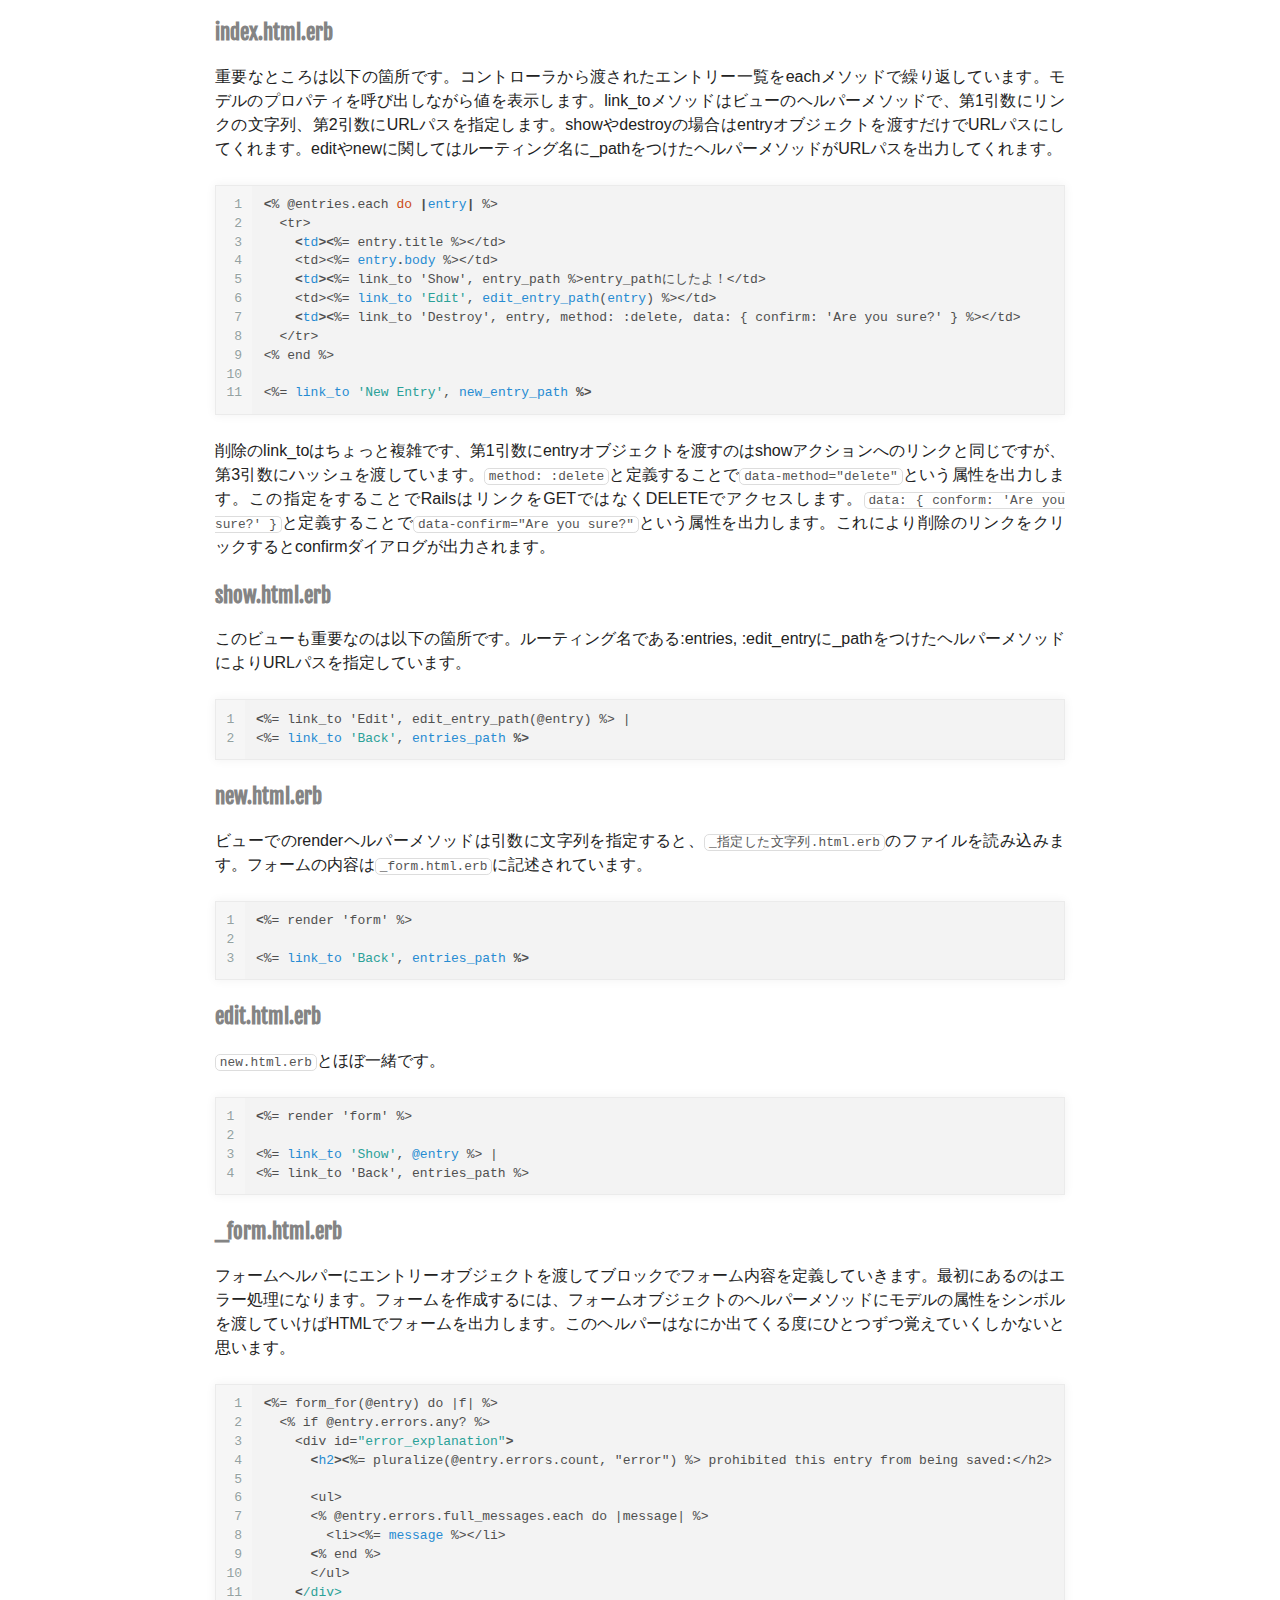
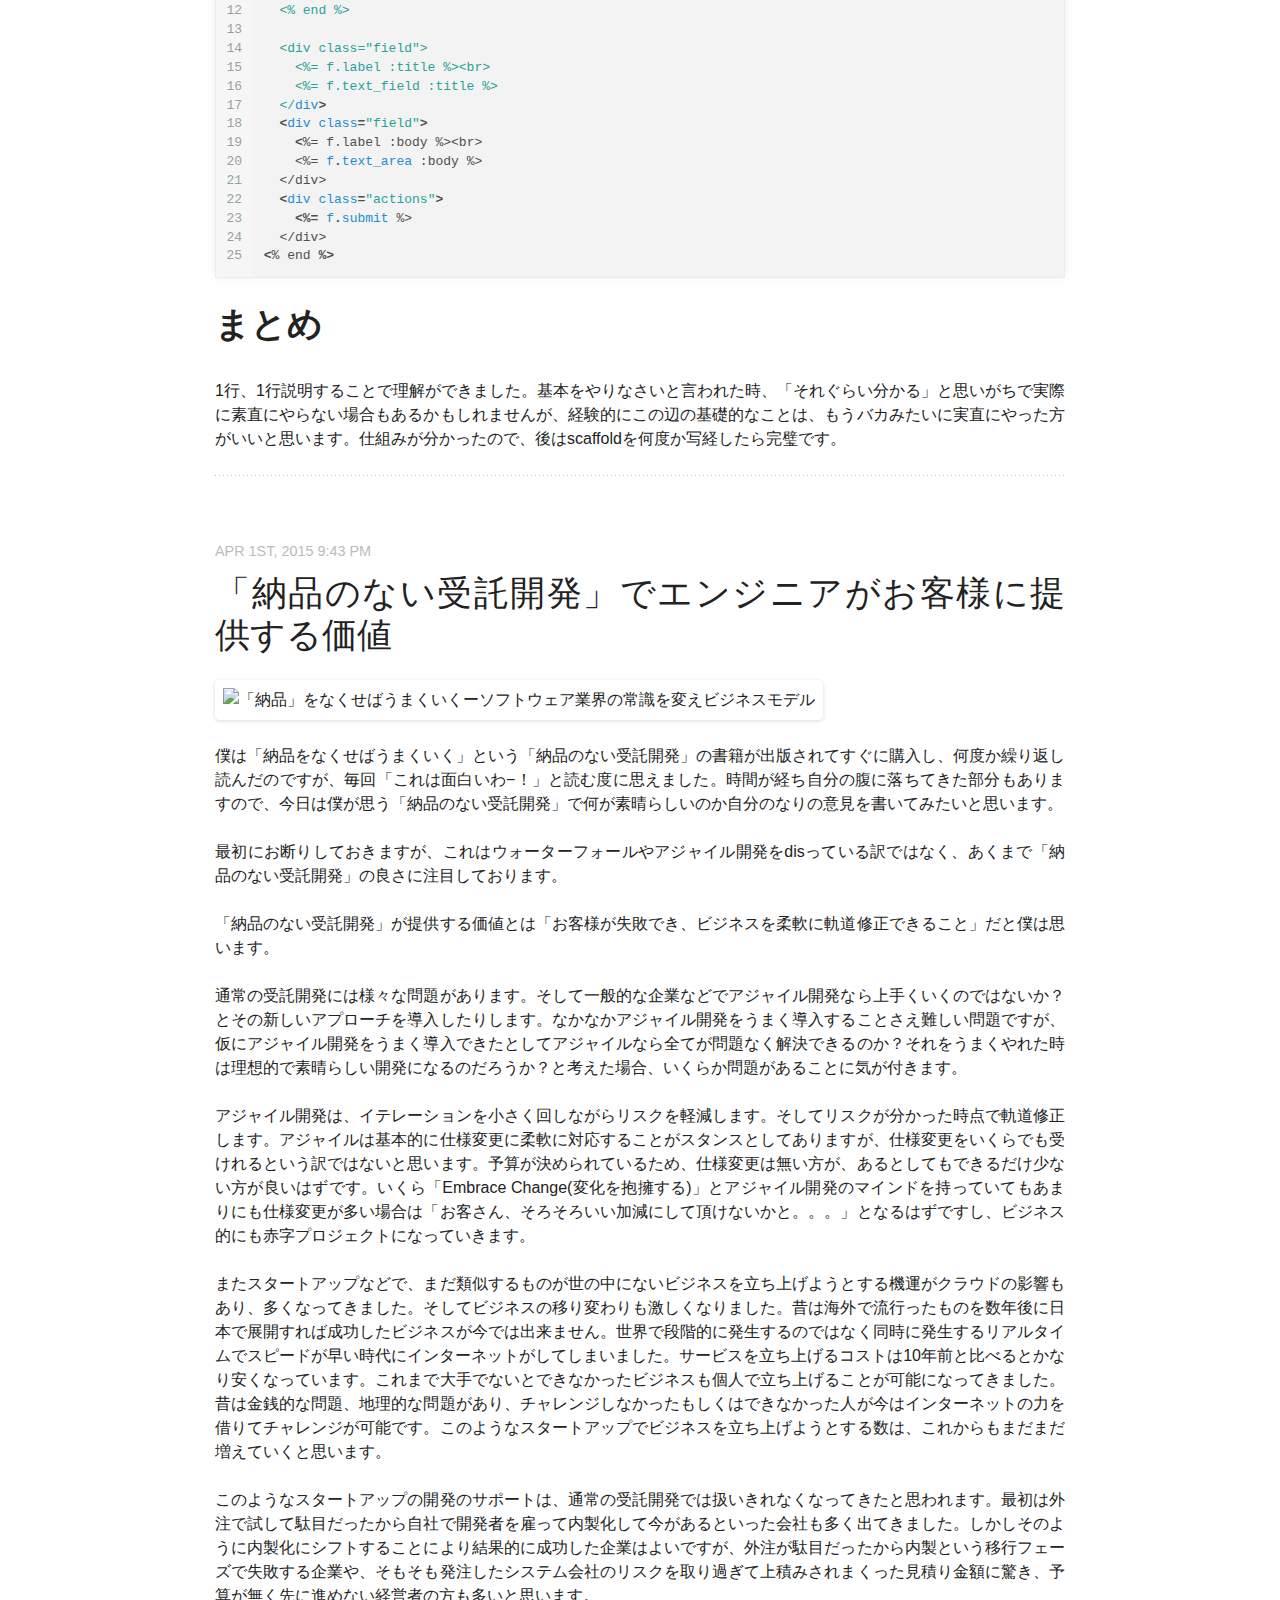
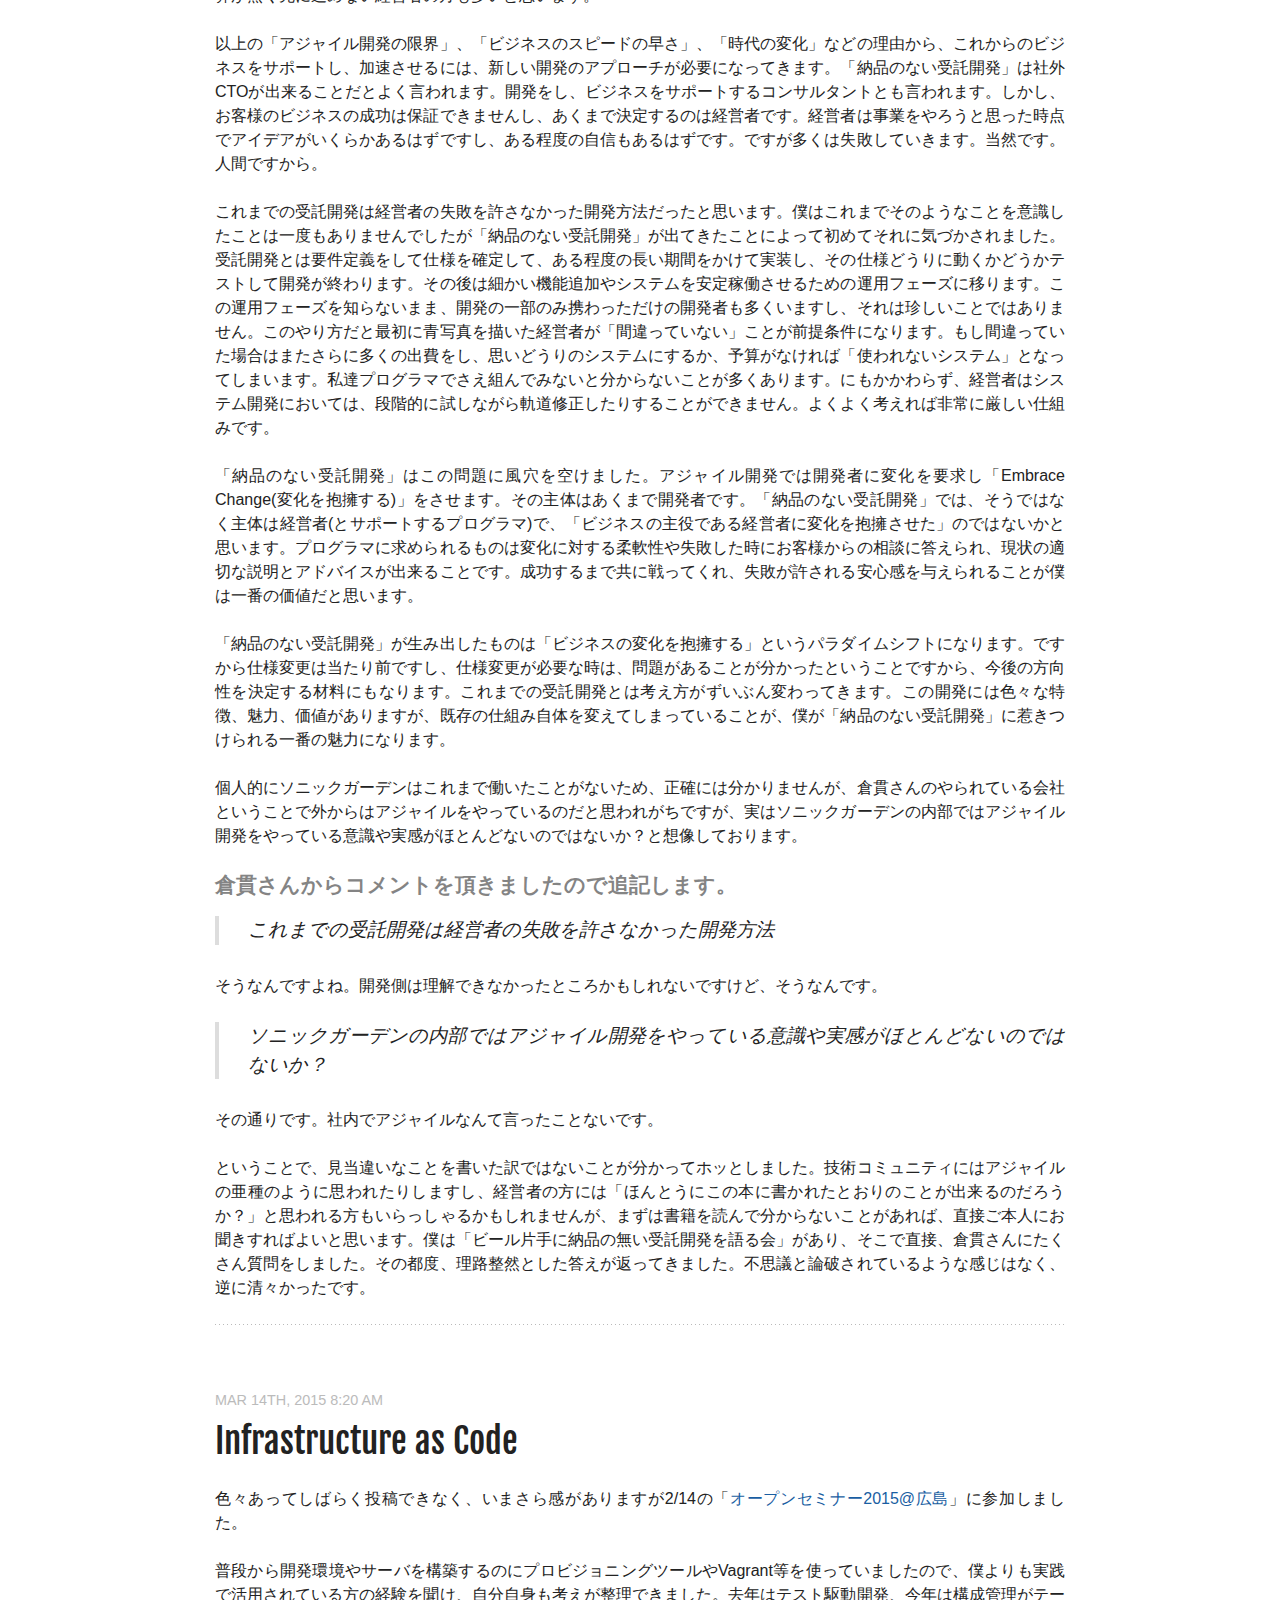
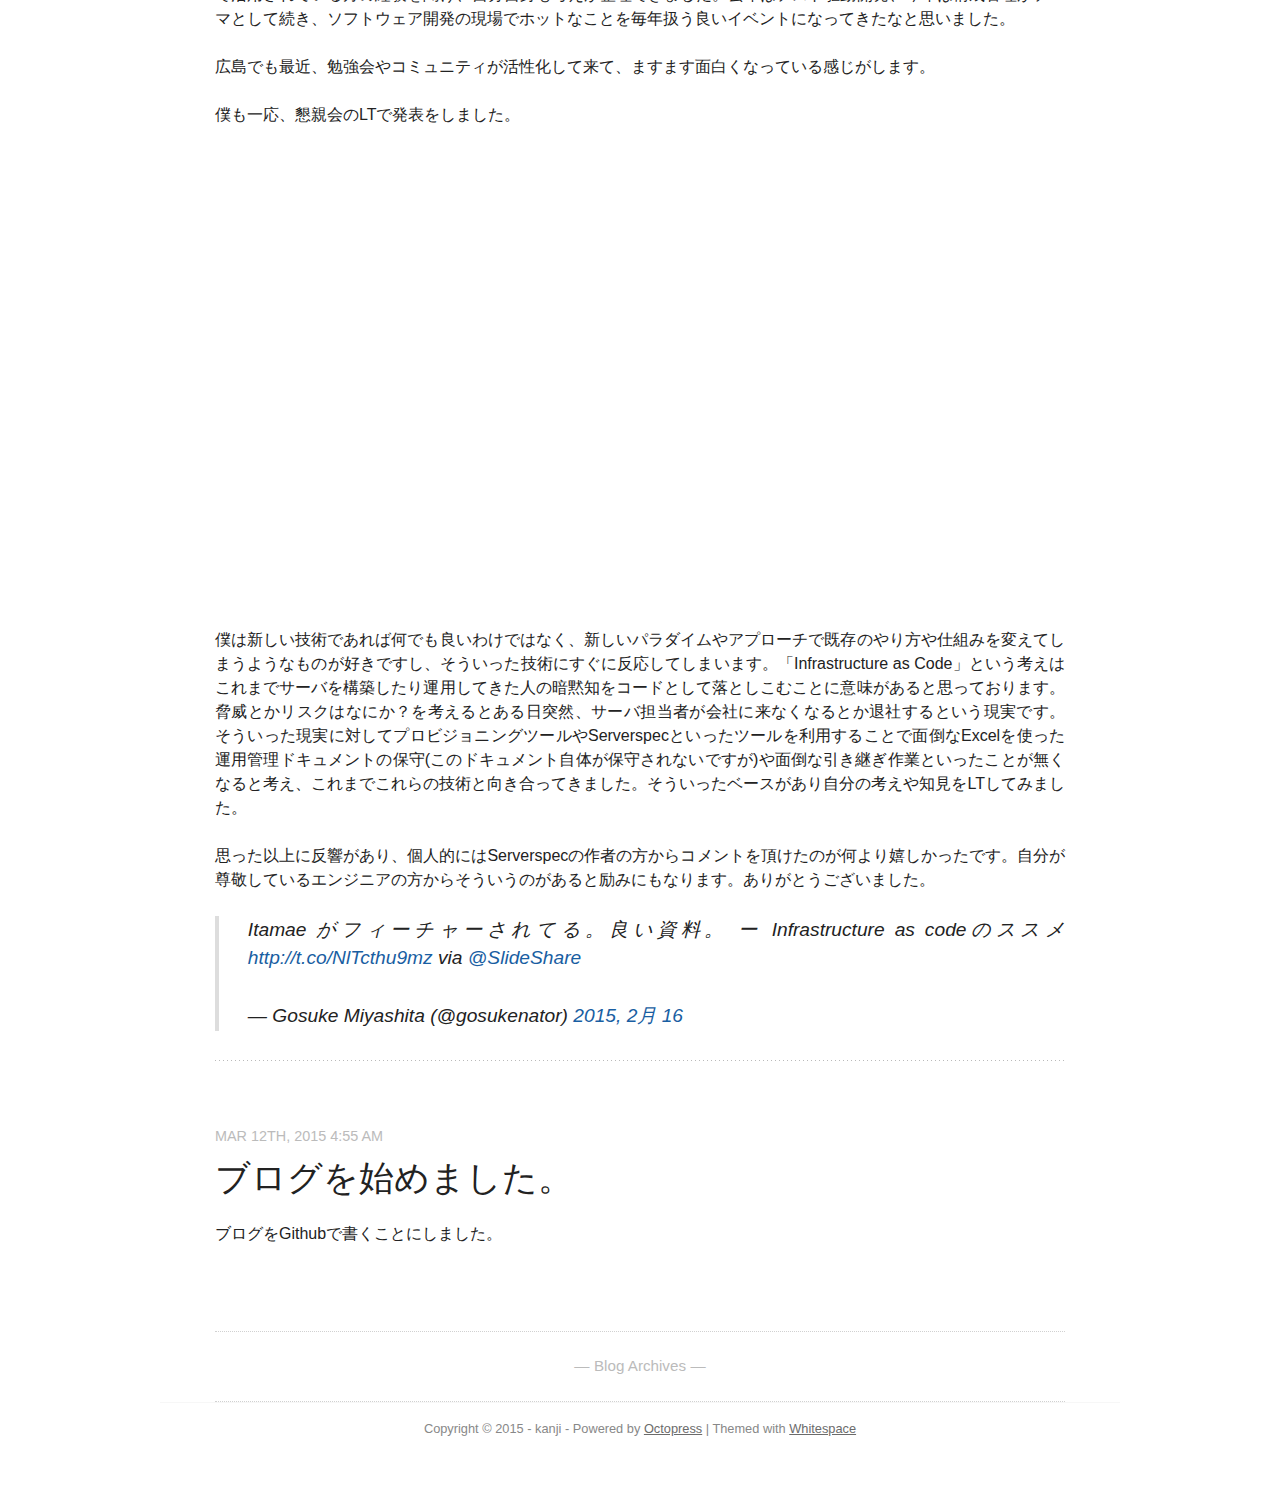
==== commit 02cf095c: "Site updated at 2015-04-02 21:58:32 UTC" ====
--- a/index.html
+++ b/index.html
@@ -9,7 +9,7 @@
   <meta name="author" content="kanji">
 
   
-  <meta name="description" content="僕は「納品をなくせばうまくいく」という「納品のない受託開発」の書籍が出版されてすぐに購入し、何度か繰り返し読んだのですが、毎回「これは面白いわ−！」と読む度に思えました。時間が経ち自分の腹に落ちてきた部分もありますので、今日は僕が思う「納品のない受託開発」 &hellip;">
+  <meta name="description" content="Rails初心者です。頑張ってます。Ruby on Railsのscaffoldで生成されたコードを全て説明できるようになるようにと言われたので、説明してみます。 bundle exec rails g scaffold Entry title:string body:text ファイル構成 &hellip;">
   
 
   <!-- http://t.co/dKP3o1e -->
@@ -96,6 +96,452 @@
       
   <header>
     
+      <h1 class="entry-title"><a href="/blog/2015/04/02/scaffold/">Railsのscaffoldで生成されたコードを1行1行説明する</a></h1>
+    
+    
+      <p class="meta">
+        
+
+
+
+
+<time class='entry-date' datetime='2015-04-02T20:30:31+09:00'><span class='date'><span class='date-month'>Apr</span> <span class='date-day'>2</span><span class='date-suffix'>nd</span>, <span class='date-year'>2015</span></span> <span class='time'>8:30 pm</span></time>
+        
+        
+      </p>
+    
+  </header>
+
+
+  <div class="entry-content"><p>Rails初心者です。頑張ってます。Ruby on Railsのscaffoldで生成されたコードを全て説明できるようになるようにと言われたので、説明してみます。</p>
+
+<pre><code>bundle exec rails g scaffold Entry title:string body:text
+</code></pre>
+
+<h2>ファイル構成</h2>
+
+<p>scaffoldを実行すると以下のファイルが生成されます。その他に生成されるテストコードとかマイグレーションファイルは無視しています。</p>
+
+<pre><code>PROJECT_ROOT
+ |- controllers
+ |    |- entries_controller.rb
+ |- helpers
+ |    |- entries_helper.rb
+ |- models
+ |    |- entry.rb
+ |- views
+ |    |- _form.html.erb
+ |    |- edit.html.erb
+ |    |- index.html.erb
+ |    |- index.json.jbuilder
+ |    |- new.html.erb
+ |    |- show.html.erb
+ |    |- show.json.jbuilder
+</code></pre>
+
+<h2>コントローラー</h2>
+
+<p>まずはコントローラーからです。コントローラーは空のクラスであるApplicationControllerを継承してます。コントローラーの共通処理を定義するためにこのクラスは存在しています。ApplicationControllerは、さらにその親クラスであるActionController::Baseを継承しています。このコードはprotect_from_forgeryメソッドによりCSRF対策をデフォルトで有効にしています。</p>
+
+<figure class='code'><figcaption><span></span></figcaption><div class="highlight"><table><tr><td class="gutter"><pre class="line-numbers"><span class='line-number'>1</span>
+<span class='line-number'>2</span>
+<span class='line-number'>3</span>
+</pre></td><td class='code'><pre><code class='ruby'><span class='line'><span class="k">class</span> <span class="nc">ApplicationController</span> <span class="o">&lt;</span> <span class="no">ActionController</span><span class="o">::</span><span class="no">Base</span>
+</span><span class='line'>  <span class="n">protect_from_forgery</span> <span class="ss">with</span><span class="p">:</span> <span class="ss">:exception</span>
+</span><span class='line'><span class="k">end</span>
+</span></code></pre></td></tr></table></div></figure>
+
+
+<p>Entryコントローラにはindex, show, new, edit, create, update, destroyアクションが定義されます。規約によりアクション、URL、HTTPメソッドの対応関係が決まっています。これはRestからの設計思想で以下のようになっています。</p>
+
+<table>
+<thead>
+<tr>
+<th> アクション </th>
+<th> URLパス         </th>
+<th> HTTP METHOD </th>
+</tr>
+</thead>
+<tbody>
+<tr>
+<td> index      </td>
+<td> /entries/       </td>
+<td> GET         </td>
+</tr>
+<tr>
+<td> show       </td>
+<td> /entries/1      </td>
+<td> GET         </td>
+</tr>
+<tr>
+<td> new        </td>
+<td> /entries/new    </td>
+<td> GET         </td>
+</tr>
+<tr>
+<td> edit       </td>
+<td> /entries/1/edit </td>
+<td> GET         </td>
+</tr>
+<tr>
+<td> create     </td>
+<td> /entries        </td>
+<td> POST        </td>
+</tr>
+<tr>
+<td> update     </td>
+<td> /entries/1      </td>
+<td> PATCH       </td>
+</tr>
+<tr>
+<td> destroy    </td>
+<td> /entries/1      </td>
+<td> DELET       </td>
+</tr>
+</tbody>
+</table>
+
+
+<p>そしてこの仕組みを作っているのがルーティングになります。ブロック内でresourcesメソッドにシンボルを渡すことでRailsがRestアクセスを許可します。exceptや、onlyなどのオプションでアクセスを制御することもできます。</p>
+
+<figure class='code'><figcaption><span></span></figcaption><div class="highlight"><table><tr><td class="gutter"><pre class="line-numbers"><span class='line-number'>1</span>
+<span class='line-number'>2</span>
+<span class='line-number'>3</span>
+</pre></td><td class='code'><pre><code class='ruby'><span class='line'><span class="no">Rails</span><span class="o">.</span><span class="n">application</span><span class="o">.</span><span class="n">routes</span><span class="o">.</span><span class="n">draw</span> <span class="k">do</span>
+</span><span class='line'>  <span class="n">resources</span> <span class="ss">:entries</span>
+</span><span class='line'><span class="k">end</span>
+</span></code></pre></td></tr></table></div></figure>
+
+
+<p>通常は<code>HTTPメソッド 'URLパス', 'コントローラ#アクション'</code>の形式で定義していきますが、scaffoldが追記したルーティングはリソースベースのルーティングになります。これは以下のルーティング定義と同じになります。</p>
+
+<figure class='code'><figcaption><span></span></figcaption><div class="highlight"><table><tr><td class="gutter"><pre class="line-numbers"><span class='line-number'>1</span>
+<span class='line-number'>2</span>
+<span class='line-number'>3</span>
+<span class='line-number'>4</span>
+<span class='line-number'>5</span>
+<span class='line-number'>6</span>
+<span class='line-number'>7</span>
+<span class='line-number'>8</span>
+<span class='line-number'>9</span>
+</pre></td><td class='code'><pre><code class='ruby'><span class='line'><span class="no">Rails</span><span class="o">.</span><span class="n">application</span><span class="o">.</span><span class="n">routes</span><span class="o">.</span><span class="n">draw</span> <span class="k">do</span>
+</span><span class='line'>  <span class="n">get</span> <span class="s1">&#39;entries&#39;</span> <span class="o">=&gt;</span> <span class="s1">&#39;entries#index&#39;</span>
+</span><span class='line'>  <span class="n">get</span> <span class="s1">&#39;entries/:id&#39;</span> <span class="o">=&gt;</span> <span class="s1">&#39;entries#show&#39;</span>
+</span><span class='line'>  <span class="n">get</span> <span class="s1">&#39;entries/new&#39;</span> <span class="o">=&gt;</span> <span class="s1">&#39;entries#new&#39;</span>
+</span><span class='line'>  <span class="n">get</span> <span class="s1">&#39;entries/:id/edit&#39;</span> <span class="o">=&gt;</span> <span class="s1">&#39;entries#edit&#39;</span>
+</span><span class='line'>  <span class="n">post</span> <span class="s1">&#39;entries&#39;</span> <span class="o">=&gt;</span> <span class="s1">&#39;entries#create&#39;</span>
+</span><span class='line'>  <span class="n">patch</span> <span class="s1">&#39;entries/:id&#39;</span> <span class="o">=&gt;</span> <span class="s1">&#39;entries#update&#39;</span>
+</span><span class='line'>  <span class="n">delete</span> <span class="s1">&#39;entries/:id&#39;</span> <span class="o">=&gt;</span> <span class="s1">&#39;entries#delete&#39;</span>
+</span><span class='line'><span class="k">end</span>
+</span></code></pre></td></tr></table></div></figure>
+
+
+<p>ビューで使用されるルーティング名もここで定義されます。</p>
+
+<table>
+<thead>
+<tr>
+<th> URLパス         </th>
+<th> ルーティング名 </th>
+</tr>
+</thead>
+<tbody>
+<tr>
+<td> /entries        </td>
+<td> :entries       </td>
+</tr>
+<tr>
+<td> /entries/1      </td>
+<td> :entry         </td>
+</tr>
+<tr>
+<td> /entries/new    </td>
+<td> :new_entry     </td>
+</tr>
+<tr>
+<td> /entries/1/edit </td>
+<td> :edit_entry    </td>
+</tr>
+</tbody>
+</table>
+
+
+<p>あとコントローラーをざくっと見て感じたことは、scaffoldで生成したコントローラのprivateメソッドは1つインデントを下げているのでコーディング規約的にはこれを覚えた方がいいかなと思います。</p>
+
+<figure class='code'><figcaption><span></span></figcaption><div class="highlight"><table><tr><td class="gutter"><pre class="line-numbers"><span class='line-number'>1</span>
+<span class='line-number'>2</span>
+<span class='line-number'>3</span>
+<span class='line-number'>4</span>
+</pre></td><td class='code'><pre><code class='ruby'><span class='line'><span class="kp">private</span>
+</span><span class='line'>  <span class="k">def</span> <span class="nf">set_entry</span>
+</span><span class='line'>    <span class="vi">@entry</span> <span class="o">=</span> <span class="no">Entry</span><span class="o">.</span><span class="n">find</span><span class="p">(</span><span class="n">params</span><span class="o">[</span><span class="ss">:id</span><span class="o">]</span><span class="p">)</span>
+</span><span class='line'>  <span class="k">end</span>
+</span></code></pre></td></tr></table></div></figure>
+
+
+<h3>beforeアクション</h3>
+
+<p>各アクションが実行される前に必ず処理されます。アクションで処理を共通化したい場合はここに書きます。これらはshow, edit, update, destroyアクションの前にset_entryというメソッドを実行するよう定義しています。</p>
+
+<figure class='code'><figcaption><span></span></figcaption><div class="highlight"><table><tr><td class="gutter"><pre class="line-numbers"><span class='line-number'>1</span>
+</pre></td><td class='code'><pre><code class='ruby'><span class='line'><span class="n">before_action</span> <span class="ss">:set_entry</span><span class="p">,</span> <span class="ss">only</span><span class="p">:</span> <span class="o">[</span><span class="ss">:show</span><span class="p">,</span> <span class="ss">:edit</span><span class="p">,</span> <span class="ss">:update</span><span class="p">,</span> <span class="ss">:destroy</span><span class="o">]</span>
+</span></code></pre></td></tr></table></div></figure>
+
+
+<h3>indexアクション</h3>
+
+<p>Entryモデルから全件取得し、@entriesというインスタンス変数に代入しているだけです。</p>
+
+<figure class='code'><figcaption><span></span></figcaption><div class="highlight"><table><tr><td class="gutter"><pre class="line-numbers"><span class='line-number'>1</span>
+<span class='line-number'>2</span>
+<span class='line-number'>3</span>
+</pre></td><td class='code'><pre><code class='ruby'><span class='line'><span class="n">index</span>
+</span><span class='line'>  <span class="vi">@entries</span> <span class="o">=</span> <span class="no">Entry</span><span class="o">.</span><span class="n">all</span>
+</span><span class='line'><span class="k">end</span>
+</span></code></pre></td></tr></table></div></figure>
+
+
+<h3>showアクション</h3>
+
+<p>メソッドを定義しているだけで処理内容がありませんがbefore_actionのため処理内容がアクション内になくてもビューにEntryオブジェクトの値が渡ります。</p>
+
+<h3>newアクション</h3>
+
+<p>Entryモデルのインスタンスを生成して@entryインスタンス変数に渡しています。</p>
+
+<h3>editアクション</h3>
+
+<p>こちらもメソッドを定義しているだけで実装がありませんが、showアクションと同様、before_actionに処理を任せています。</p>
+
+<h3>createアクション</h3>
+
+<p>POSTされた値を受け取ってentry_paramsプライベートメソッドに処理をさせます。これは何をやっているかというとStrong Parameterという機能です。たとえばこのentitiesというテーブルにはではtitleとbodyといったカラム以外に、created_atなどユーザには表示しないシステムの都合上のカラムなどもあります。これを不正なアクセスで改ざんされる危険性がありますので、titleとbodyのみを許可するようこのメソッドで処理しています。</p>
+
+<figure class='code'><figcaption><span></span></figcaption><div class="highlight"><table><tr><td class="gutter"><pre class="line-numbers"><span class='line-number'>1</span>
+<span class='line-number'>2</span>
+<span class='line-number'>3</span>
+</pre></td><td class='code'><pre><code class='ruby'><span class='line'><span class="k">def</span> <span class="nf">entry_params</span>
+</span><span class='line'>  <span class="n">params</span><span class="o">.</span><span class="n">require</span><span class="p">(</span><span class="ss">:entry</span><span class="p">)</span><span class="o">.</span><span class="n">permit</span><span class="p">(</span><span class="ss">:title</span><span class="p">,</span> <span class="ss">:body</span><span class="p">)</span>
+</span><span class='line'><span class="k">end</span>
+</span></code></pre></td></tr></table></div></figure>
+
+
+<p>こうして許可されたパラメータだけが返ってくるのでそのパラメータを使って、Entryモデルを初期化します。respond_toメソッドにブロックを渡してHTTPレスポンスの処理を行います。formatオブジェクトのhtmlメソッドにはHTMLを返すための処理を定義します、jsonメソッドにはJSONを返すための処理を定義します。</p>
+
+<p>問題無くエントリーが保存された場合は、HTMLを取得するためのアクセスならばリダイレクトします。JSONを取得するためのアクセスならばJSONを返します。保存に失敗した場合は、HTMLを取得するためのアクセスならばnewアクションに戻して再入力を施します。JSONを取得するためのアクセスならば、クライアントにJSONでエラー状態のJSONを返します。
+saveメソッドは、if文の条件に使われているので成功したらtrue, 失敗したらfalseを返しますが、save!と破壊的メソッドにすれば失敗した場合は例外がraiseされます。</p>
+
+<figure class='code'><figcaption><span></span></figcaption><div class="highlight"><table><tr><td class="gutter"><pre class="line-numbers"><span class='line-number'>1</span>
+<span class='line-number'>2</span>
+<span class='line-number'>3</span>
+<span class='line-number'>4</span>
+<span class='line-number'>5</span>
+<span class='line-number'>6</span>
+<span class='line-number'>7</span>
+<span class='line-number'>8</span>
+<span class='line-number'>9</span>
+<span class='line-number'>10</span>
+<span class='line-number'>11</span>
+<span class='line-number'>12</span>
+<span class='line-number'>13</span>
+</pre></td><td class='code'><pre><code class='ruby'><span class='line'><span class="k">def</span> <span class="nf">create</span>
+</span><span class='line'>  <span class="vi">@entry</span> <span class="o">=</span> <span class="no">Entry</span><span class="o">.</span><span class="n">new</span><span class="p">(</span><span class="n">entry_params</span><span class="p">)</span>
+</span><span class='line'>
+</span><span class='line'>  <span class="n">respond_to</span> <span class="k">do</span> <span class="o">|</span><span class="nb">format</span><span class="o">|</span>
+</span><span class='line'>    <span class="k">if</span> <span class="vi">@entry</span><span class="o">.</span><span class="n">save</span>
+</span><span class='line'>      <span class="nb">format</span><span class="o">.</span><span class="n">html</span> <span class="p">{</span> <span class="n">redirect_to</span> <span class="vi">@entry</span><span class="p">,</span> <span class="ss">notice</span><span class="p">:</span> <span class="s1">&#39;Entry was successfully created.&#39;</span> <span class="p">}</span>
+</span><span class='line'>      <span class="nb">format</span><span class="o">.</span><span class="n">json</span> <span class="p">{</span> <span class="n">render</span> <span class="ss">:show</span><span class="p">,</span> <span class="ss">status</span><span class="p">:</span> <span class="ss">:created</span><span class="p">,</span> <span class="ss">location</span><span class="p">:</span> <span class="vi">@entry</span> <span class="p">}</span>
+</span><span class='line'>    <span class="k">else</span>
+</span><span class='line'>      <span class="nb">format</span><span class="o">.</span><span class="n">html</span> <span class="p">{</span> <span class="n">render</span> <span class="ss">:new</span> <span class="p">}</span>
+</span><span class='line'>      <span class="nb">format</span><span class="o">.</span><span class="n">json</span> <span class="p">{</span> <span class="n">render</span> <span class="ss">json</span><span class="p">:</span> <span class="vi">@entry</span><span class="o">.</span><span class="n">errors</span><span class="p">,</span> <span class="ss">status</span><span class="p">:</span> <span class="ss">:unprocessable_entity</span> <span class="p">}</span>
+</span><span class='line'>    <span class="k">end</span>
+</span><span class='line'>  <span class="k">end</span>
+</span><span class='line'><span class="k">end</span>
+</span></code></pre></td></tr></table></div></figure>
+
+
+<h3>updateアクション</h3>
+
+<p>モデルのupdateメソッドを呼ぶところとメッセージ以外はほぼ、createアクションと同じです。</p>
+
+<h3>destroyアクション</h3>
+
+<p>モデルのdestroyメソッドを呼び出し、リダイレクトします。ここでredirect_toメソッドの引数でentries_urlというメソッドが呼び出されていますが、このようにルーティングで定義されたルーティング名である:entriesに_urlというサフィックスを付けたメソッドを呼び出すことで/entriesへのURLを生成してくれます。</p>
+
+<figure class='code'><figcaption><span></span></figcaption><div class="highlight"><table><tr><td class="gutter"><pre class="line-numbers"><span class='line-number'>1</span>
+<span class='line-number'>2</span>
+<span class='line-number'>3</span>
+<span class='line-number'>4</span>
+<span class='line-number'>5</span>
+<span class='line-number'>6</span>
+<span class='line-number'>7</span>
+</pre></td><td class='code'><pre><code class='ruby'><span class='line'><span class="k">def</span> <span class="nf">destroy</span>
+</span><span class='line'>  <span class="vi">@entry</span><span class="o">.</span><span class="n">destroy</span>
+</span><span class='line'>  <span class="n">respond_to</span> <span class="k">do</span> <span class="o">|</span><span class="nb">format</span><span class="o">|</span>
+</span><span class='line'>    <span class="nb">format</span><span class="o">.</span><span class="n">html</span> <span class="p">{</span> <span class="n">redirect_to</span> <span class="n">entries_url</span><span class="p">,</span> <span class="ss">notice</span><span class="p">:</span> <span class="s1">&#39;Entry was successfully destroyed.&#39;</span> <span class="p">}</span>
+</span><span class='line'>    <span class="nb">format</span><span class="o">.</span><span class="n">json</span> <span class="p">{</span> <span class="n">head</span> <span class="ss">:no_content</span> <span class="p">}</span>
+</span><span class='line'>  <span class="k">end</span>
+</span><span class='line'><span class="k">end</span>
+</span></code></pre></td></tr></table></div></figure>
+
+
+<h2>モデル</h2>
+
+<p>モデルはバリデーションも定義してませんので2行だけです。これだけで多くの機能を使うことができます。</p>
+
+<figure class='code'><figcaption><span></span></figcaption><div class="highlight"><table><tr><td class="gutter"><pre class="line-numbers"><span class='line-number'>1</span>
+<span class='line-number'>2</span>
+</pre></td><td class='code'><pre><code class='ruby'><span class='line'><span class="k">class</span> <span class="nc">Entry</span> <span class="o">&lt;</span> <span class="no">ActiveRecord</span><span class="o">::</span><span class="no">Base</span>
+</span><span class='line'><span class="k">end</span>
+</span></code></pre></td></tr></table></div></figure>
+
+
+<h2>ビュー</h2>
+
+<p>ビューはRailsのデフォルトではERBが使われます。拡張子が.jbuilderはJSONのビューになりますが、ここでは取り扱わず、erbのみ説明します。</p>
+
+<h3>index.html.erb</h3>
+
+<p>重要なところは以下の箇所です。コントローラから渡されたエントリー一覧をeachメソッドで繰り返しています。モデルのプロパティを呼び出しながら値を表示します。link_toメソッドはビューのヘルパーメソッドで、第1引数にリンクの文字列、第2引数にURLパスを指定します。showやdestroyの場合はentryオブジェクトを渡すだけでURLパスにしてくれます。editやnewに関してはルーティング名に_pathをつけたヘルパーメソッドがURLパスを出力してくれます。</p>
+
+<figure class='code'><figcaption><span></span></figcaption><div class="highlight"><table><tr><td class="gutter"><pre class="line-numbers"><span class='line-number'>1</span>
+<span class='line-number'>2</span>
+<span class='line-number'>3</span>
+<span class='line-number'>4</span>
+<span class='line-number'>5</span>
+<span class='line-number'>6</span>
+<span class='line-number'>7</span>
+<span class='line-number'>8</span>
+<span class='line-number'>9</span>
+<span class='line-number'>10</span>
+<span class='line-number'>11</span>
+</pre></td><td class='code'><pre><code class='ruby'><span class='line'><span class="o">&lt;</span><span class="sx">% @entries.each </span><span class="k">do</span> <span class="o">|</span><span class="n">entry</span><span class="o">|</span> <span class="sx">%&gt;</span>
+</span><span class='line'><span class="sx">  &lt;tr&gt;</span>
+</span><span class='line'>    <span class="o">&lt;</span><span class="n">td</span><span class="o">&gt;&lt;</span><span class="sx">%= entry.title %&gt;&lt;/td&gt;</span>
+</span><span class='line'><span class="sx">    &lt;td&gt;&lt;%=</span> <span class="n">entry</span><span class="o">.</span><span class="n">body</span> <span class="sx">%&gt;&lt;/td&gt;</span>
+</span><span class='line'>    <span class="o">&lt;</span><span class="n">td</span><span class="o">&gt;&lt;</span><span class="sx">%= link_to &#39;Show&#39;, entry_path %&gt;entry_pathにしたよ！&lt;/td&gt;</span>
+</span><span class='line'><span class="sx">    &lt;td&gt;&lt;%=</span> <span class="n">link_to</span> <span class="s1">&#39;Edit&#39;</span><span class="p">,</span> <span class="n">edit_entry_path</span><span class="p">(</span><span class="n">entry</span><span class="p">)</span> <span class="sx">%&gt;&lt;/td&gt;</span>
+</span><span class='line'>    <span class="o">&lt;</span><span class="n">td</span><span class="o">&gt;&lt;</span><span class="sx">%= link_to &#39;Destroy&#39;, entry, method: :delete, data: { confirm: &#39;Are you sure?&#39; } %&gt;&lt;/td&gt;</span>
+</span><span class='line'><span class="sx">  &lt;/tr&gt;</span>
+</span><span class='line'><span class="sx">&lt;% end %&gt;</span>
+</span><span class='line'>
+</span><span class='line'><span class="sx">&lt;%=</span> <span class="n">link_to</span> <span class="s1">&#39;New Entry&#39;</span><span class="p">,</span> <span class="n">new_entry_path</span> <span class="o">%&gt;</span>
+</span></code></pre></td></tr></table></div></figure>
+
+
+<p>削除のlink_toはちょっと複雑です、第1引数にentryオブジェクトを渡すのはshowアクションへのリンクと同じですが、第3引数にハッシュを渡しています。<code>method: :delete</code>と定義することで<code>data-method="delete"</code>という属性を出力します。この指定をすることでRailsはリンクをGETではなくDELETEでアクセスします。<code>data: { conform: 'Are you sure?' }</code>と定義することで<code>data-confirm="Are you sure?"</code>という属性を出力します。これにより削除のリンクをクリックするとconfirmダイアログが出力されます。</p>
+
+<h3>show.html.erb</h3>
+
+<p>このビューも重要なのは以下の箇所です。ルーティング名である:entries, :edit_entryに_pathをつけたヘルパーメソッドによりURLパスを指定しています。</p>
+
+<figure class='code'><figcaption><span></span></figcaption><div class="highlight"><table><tr><td class="gutter"><pre class="line-numbers"><span class='line-number'>1</span>
+<span class='line-number'>2</span>
+</pre></td><td class='code'><pre><code class='ruby'><span class='line'><span class="o">&lt;</span><span class="sx">%= link_to &#39;Edit&#39;, edit_entry_path(@entry) %&gt; |</span>
+</span><span class='line'><span class="sx">&lt;%=</span> <span class="n">link_to</span> <span class="s1">&#39;Back&#39;</span><span class="p">,</span> <span class="n">entries_path</span> <span class="o">%&gt;</span>
+</span></code></pre></td></tr></table></div></figure>
+
+
+<h3>new.html.erb</h3>
+
+<p>ビューでのrenderヘルパーメソッドは引数に文字列を指定すると、<code>_指定した文字列.html.erb</code>のファイルを読み込みます。フォームの内容は<code>_form.html.erb</code>に記述されています。</p>
+
+<figure class='code'><figcaption><span></span></figcaption><div class="highlight"><table><tr><td class="gutter"><pre class="line-numbers"><span class='line-number'>1</span>
+<span class='line-number'>2</span>
+<span class='line-number'>3</span>
+</pre></td><td class='code'><pre><code class='ruby'><span class='line'><span class="o">&lt;</span><span class="sx">%= render &#39;form&#39; %&gt;</span>
+</span><span class='line'>
+</span><span class='line'><span class="sx">&lt;%=</span> <span class="n">link_to</span> <span class="s1">&#39;Back&#39;</span><span class="p">,</span> <span class="n">entries_path</span> <span class="o">%&gt;</span>
+</span></code></pre></td></tr></table></div></figure>
+
+
+<h3>edit.html.erb</h3>
+
+<p><code>new.html.erb</code>とほぼ一緒です。</p>
+
+<figure class='code'><figcaption><span></span></figcaption><div class="highlight"><table><tr><td class="gutter"><pre class="line-numbers"><span class='line-number'>1</span>
+<span class='line-number'>2</span>
+<span class='line-number'>3</span>
+<span class='line-number'>4</span>
+</pre></td><td class='code'><pre><code class='ruby'><span class='line'><span class="o">&lt;</span><span class="sx">%= render &#39;form&#39; %&gt;</span>
+</span><span class='line'>
+</span><span class='line'><span class="sx">&lt;%=</span> <span class="n">link_to</span> <span class="s1">&#39;Show&#39;</span><span class="p">,</span> <span class="vi">@entry</span> <span class="sx">%&gt; |</span>
+</span><span class='line'><span class="sx">&lt;%= link_to &#39;Back&#39;, entries_path %&gt;</span>
+</span></code></pre></td></tr></table></div></figure>
+
+
+<h3>_form.html.erb</h3>
+
+<p>フォームヘルパーにエントリーオブジェクトを渡してブロックでフォーム内容を定義していきます。最初にあるのはエラー処理になります。フォームを作成するには、フォームオブジェクトのヘルパーメソッドにモデルの属性をシンボルを渡していけばHTMLでフォームを出力します。このヘルパーはなにか出てくる度にひとつずつ覚えていくしかないと思います。</p>
+
+<figure class='code'><figcaption><span></span></figcaption><div class="highlight"><table><tr><td class="gutter"><pre class="line-numbers"><span class='line-number'>1</span>
+<span class='line-number'>2</span>
+<span class='line-number'>3</span>
+<span class='line-number'>4</span>
+<span class='line-number'>5</span>
+<span class='line-number'>6</span>
+<span class='line-number'>7</span>
+<span class='line-number'>8</span>
+<span class='line-number'>9</span>
+<span class='line-number'>10</span>
+<span class='line-number'>11</span>
+<span class='line-number'>12</span>
+<span class='line-number'>13</span>
+<span class='line-number'>14</span>
+<span class='line-number'>15</span>
+<span class='line-number'>16</span>
+<span class='line-number'>17</span>
+<span class='line-number'>18</span>
+<span class='line-number'>19</span>
+<span class='line-number'>20</span>
+<span class='line-number'>21</span>
+<span class='line-number'>22</span>
+<span class='line-number'>23</span>
+<span class='line-number'>24</span>
+<span class='line-number'>25</span>
+</pre></td><td class='code'><pre><code class='ruby'><span class='line'><span class="o">&lt;</span><span class="sx">%= form_for(@entry) do |f| %&gt;</span>
+</span><span class='line'><span class="sx">  &lt;% if @entry.errors.any? %&gt;</span>
+</span><span class='line'><span class="sx">    &lt;div id=</span><span class="s2">&quot;error_explanation&quot;</span><span class="o">&gt;</span>
+</span><span class='line'>      <span class="o">&lt;</span><span class="n">h2</span><span class="o">&gt;&lt;</span><span class="sx">%= pluralize(@entry.errors.count, &quot;error&quot;) %&gt; prohibited this entry from being saved:&lt;/h2&gt;</span>
+</span><span class='line'>
+</span><span class='line'><span class="sx">      &lt;ul&gt;</span>
+</span><span class='line'><span class="sx">      &lt;% @entry.errors.full_messages.each do |message| %&gt;</span>
+</span><span class='line'><span class="sx">        &lt;li&gt;&lt;%=</span> <span class="n">message</span> <span class="sx">%&gt;&lt;/li&gt;</span>
+</span><span class='line'>      <span class="o">&lt;</span><span class="sx">% end %&gt;</span>
+</span><span class='line'><span class="sx">      &lt;/ul&gt;</span>
+</span><span class='line'>    <span class="o">&lt;</span><span class="sr">/div&gt;</span>
+</span><span class='line'><span class="sr">  &lt;% end %&gt;</span>
+</span><span class='line'>
+</span><span class='line'><span class="sr">  &lt;div class=&quot;field&quot;&gt;</span>
+</span><span class='line'><span class="sr">    &lt;%= f.label :title %&gt;&lt;br&gt;</span>
+</span><span class='line'><span class="sr">    &lt;%= f.text_field :title %&gt;</span>
+</span><span class='line'><span class="sr">  &lt;/</span><span class="n">div</span><span class="o">&gt;</span>
+</span><span class='line'>  <span class="o">&lt;</span><span class="n">div</span> <span class="n">class</span><span class="o">=</span><span class="s2">&quot;field&quot;</span><span class="o">&gt;</span>
+</span><span class='line'>    <span class="o">&lt;</span><span class="sx">%= f.label :body %&gt;&lt;br&gt;</span>
+</span><span class='line'><span class="sx">    &lt;%=</span> <span class="n">f</span><span class="o">.</span><span class="n">text_area</span> <span class="ss">:body</span> <span class="sx">%&gt;</span>
+</span><span class='line'><span class="sx">  &lt;/div&gt;</span>
+</span><span class='line'>  <span class="o">&lt;</span><span class="n">div</span> <span class="n">class</span><span class="o">=</span><span class="s2">&quot;actions&quot;</span><span class="o">&gt;</span>
+</span><span class='line'>    <span class="o">&lt;%=</span> <span class="n">f</span><span class="o">.</span><span class="n">submit</span> <span class="sx">%&gt;</span>
+</span><span class='line'><span class="sx">  &lt;/div&gt;</span>
+</span><span class='line'><span class="o">&lt;</span><span class="sx">% end </span><span class="o">%&gt;</span>
+</span></code></pre></td></tr></table></div></figure>
+
+
+<h1>まとめ</h1>
+
+<p>1行、1行説明することで理解ができました。基本をやりなさいと言われた時、「それぐらい分かる」と思いがちで実際に素直にやらない場合もあるかもしれませんが、経験的にこの辺の基礎的なことは、もうバカみたいに実直にやった方がいいと思います。仕組みが分かったので、後はscaffoldを何度か写経したら完璧です。</p>
+</div>
+  
+  
+
+
+    </article>
+  
+  
+    <article>
+      
+  <header>
+    
       <h1 class="entry-title"><a href="/blog/2015/04/01/n2jk/">「納品のない受託開発」でエンジニアがお客様に提供する価値</a></h1>
     
     
--- a/stylesheets/screen.css
+++ b/stylesheets/screen.css
@@ -1 +1 @@
-html,body,div,span,applet,object,iframe,h1,h2,h3,h4,h5,h6,p,blockquote,pre,a,abbr,acronym,address,big,cite,code,del,dfn,em,img,ins,kbd,q,s,samp,small,strike,strong,sub,sup,tt,var,b,u,i,center,dl,dt,dd,ol,ul,li,fieldset,form,label,legend,table,caption,tbody,tfoot,thead,tr,th,td,article,aside,canvas,details,embed,figure,figcaption,footer,header,hgroup,menu,nav,output,ruby,section,summary,time,mark,audio,video{margin:0;padding:0;border:0;font:inherit;font-size:100%;vertical-align:baseline}html{line-height:1}ol,ul{list-style:none}table{border-collapse:collapse;border-spacing:0}caption,th,td{text-align:left;font-weight:normal;vertical-align:middle}q,blockquote{quotes:none}q:before,q:after,blockquote:before,blockquote:after{content:"";content:none}a img{border:none}article,aside,details,figcaption,figure,footer,header,hgroup,main,menu,nav,section,summary{display:block}article,aside,details,figcaption,figure,footer,header,hgroup,main,menu,nav,section,summary{display:block}a{color:#195ea2}a:visited{color:#275480}a:focus{color:#0278ec}a:hover{color:#0278ec}a:active{color:#0151a0}aside.sidebar a{color:#195ea2}aside.sidebar a:focus{color:#0278ec}aside.sidebar a:hover{color:#0278ec}aside.sidebar a:active{color:#0151a0}a{-moz-transition:color 0.3s;-o-transition:color 0.3s;-webkit-transition:color 0.3s;transition:color 0.3s}html{background:#fff;overflow-y:scroll}body>div{background:#fff;border-bottom:0}body>div>div{background:#fff;border-right:0}.heading,body>header h1,h1,h2,h3,h4,h5,h6{font-family:"Fjalla One","Georgia","Helvetica Neue",Arial,NanumBarunGothic,"Apple SD Gothic Neo",AppleGothic,"Malgun Gothic",DotumChe,sans-serif}.sans,body,body>header h2,article header p.meta,article>footer,#content .blog-index footer,html .gist .gist-file .gist-meta,#blog-archives a.category,#blog-archives time,body>footer{font-family:"Open Sans","Helvetica Neue",Arial,NanumBarunGothic,"Apple SD Gothic Neo",AppleGothic,"Malgun Gothic",DotumChe,sans-serif}.serif,#content .blog-index a[rel=full-article]{font-family:"PT Serif",Georgia,Times,"Times New Roman",serif}.mono,pre,code,tt,p code,li code{font-family:Menlo,Monaco,"Andale Mono","lucida console","Courier New",DotumChe,monospace}body>header h1{font-size:2.2em;font-family:"Fjalla One","Georgia","Helvetica Neue",Arial,NanumBarunGothic,"Apple SD Gothic Neo",AppleGothic,"Malgun Gothic",DotumChe,sans-serif;font-weight:normal;line-height:1.2em;margin-bottom:0.6667em}body>header h2{font-family:"PT Serif",Georgia,Times,"Times New Roman",serif}body{line-height:1.5em;color:#222;font-size:1em}h1{font-size:2.2em;line-height:1.2em}h1,h2,h3,h4,h5,h6{text-rendering:optimizelegibility;margin-bottom:1em;font-weight:bold}h2,section h1{font-size:1.5em;font-weight:bold}h3,section h2,section section h1{font-size:1.3em;color:#848484;font-weight:bold}h4,section h3,section section h2,section section section h1{font-size:1em;color:#848484}h5,section h4,section section h3{font-size:.9em;color:#848484}h6,section h5,section section h4,section section section h3{font-size:.8em;color:#848484}p,article blockquote,ul,ol{margin-bottom:1.5em}ul{list-style-type:disc}ul ul{list-style-type:circle;margin-bottom:0px}ul ul ul{list-style-type:square;margin-bottom:0px}ol{list-style-type:decimal}ol ol{list-style-type:lower-alpha;margin-bottom:0px}ol ol ol{list-style-type:lower-roman;margin-bottom:0px}ul,ul ul,ul ol,ol,ol ul,ol ol{margin-left:2em}ul ul,ul ol,ol ul,ol ol{margin-bottom:0em}strong{font-weight:bold}em{font-style:italic}sup,sub{font-size:0.8em;position:relative;display:inline-block}sup{top:-.5em}sub{bottom:-.5em}q{font-style:italic}q:before{content:"\201C"}q:after{content:"\201D"}em,dfn{font-style:italic}strong,dfn{font-weight:bold}del,s{text-decoration:line-through}abbr,acronym{border-bottom:1px dotted;cursor:help}sub,sup{line-height:0}hr{margin-bottom:0.2em}small{font-size:.8em}big{font-size:1.2em}article blockquote{font-style:italic;position:relative;font-size:1.2em;line-height:1.5em;padding-left:1em;border-left:4px solid rgba(187,187,187,0.5)}article blockquote cite{font-style:italic}article blockquote cite a{color:#bbb !important;word-wrap:break-word}article blockquote cite:before{content:'\2014';padding-right:.3em;padding-left:.3em;color:#bbb}@media only screen and (min-width: 992px){article blockquote{padding-left:1.5em;border-left-width:4px}}.pullquote-right:before,.pullquote-left:before{padding:0;border:none;content:attr(data-pullquote);float:right;width:45%;margin:.5em 0 1em 1.5em;position:relative;top:7px;font-size:1.4em;line-height:1.45em}.pullquote-left:before{float:left;margin:.5em 1.5em 1em 0}.force-wrap,article a{white-space:-moz-pre-wrap;white-space:-pre-wrap;white-space:-o-pre-wrap;white-space:pre-wrap;word-wrap:break-word}.group,body>header,body>nav,body>footer,body #content>article,body #content>div>article,body #content>div>section,body div.pagination,aside.sidebar,#main,#content,.sidebar{*zoom:1}.group:after,body>header:after,body>nav:after,body>footer:after,body #content>article:after,body #content>div>article:after,body #content>div>section:after,body div.pagination:after,#main:after,#content:after,.sidebar:after{content:"";display:table;clear:both}body{-webkit-text-size-adjust:none;max-width:960px;position:relative;margin:0 auto}body>header,body>nav,body>footer,body #content>article,body #content>div>article,body #content>div>section{margin-left:18px;margin-right:18px}@media only screen and (min-width: 480px){body>header,body>nav,body>footer,body #content>article,body #content>div>article,body #content>div>section{margin-left:25px;margin-right:25px}}@media only screen and (min-width: 768px){body>header,body>nav,body>footer,body #content>article,body #content>div>article,body #content>div>section{margin-left:35px;margin-right:35px}}@media only screen and (min-width: 992px){body>header,body>nav,body>footer,body #content>article,body #content>div>article,body #content>div>section{margin-left:55px;margin-right:55px}}body div.pagination{margin-left:18px;margin-right:18px}@media only screen and (min-width: 480px){body div.pagination{margin-left:25px;margin-right:25px}}@media only screen and (min-width: 768px){body div.pagination{margin-left:35px;margin-right:35px}}@media only screen and (min-width: 992px){body div.pagination{margin-left:55px;margin-right:55px}}body>header{text-align:center;font-size:1em;padding-top:1.5em;padding-bottom:1.5em}#content{overflow:hidden}#content>div,#content>article{width:100%}aside.sidebar{float:none;padding:0 18px 1px;border-top:1px solid #ededed}.flex-content,article img,article video,article .flash-video{max-width:100%;height:auto}.basic-alignment.left,article img.left,article video.left,article .left.flash-video{float:left;margin-right:1.5em}.basic-alignment.right,article img.right,article video.right,article .right.flash-video{float:right;margin-left:1.5em}.basic-alignment.center,article img.center,article video.center,article .center.flash-video{display:block;margin:0 auto 1.5em}.basic-alignment.left,article img.left,article video.left,article .left.flash-video,.basic-alignment.right,article img.right,article video.right,article .right.flash-video{margin-bottom:.8em}.toggle-sidebar,.no-sidebar .toggle-sidebar{display:none}@media only screen and (min-width: 750px){body.sidebar-footer aside.sidebar{float:none;width:auto;clear:left;margin:0;padding:0 35px 1px;background-color:#fff;border-top:1px solid #f7f7f7}body.sidebar-footer aside.sidebar section.odd,body.sidebar-footer aside.sidebar section.even{float:left;width:48%}body.sidebar-footer aside.sidebar section.odd{margin-left:0}body.sidebar-footer aside.sidebar section.even{margin-left:4%}body.sidebar-footer aside.sidebar.thirds section{width:30%;margin-left:5%}body.sidebar-footer aside.sidebar.thirds section.first{margin-left:0;clear:both}}body.sidebar-footer #content{margin-right:0px}body.sidebar-footer .toggle-sidebar{display:none}@media only screen and (min-width: 550px){body>header{font-size:1em}}@media only screen and (min-width: 750px){aside.sidebar{float:none;width:auto;clear:left;margin:0;padding:0 35px 1px;background-color:#fff;border-top:1px solid #f7f7f7}aside.sidebar section.odd,aside.sidebar section.even{float:left;width:48%}aside.sidebar section.odd{margin-left:0}aside.sidebar section.even{margin-left:4%}aside.sidebar.thirds section{width:30%;margin-left:5%}aside.sidebar.thirds section.first{margin-left:0;clear:both}}@media only screen and (min-width: 768px){body{-webkit-text-size-adjust:auto}body>header{font-size:1.2em}#main{padding:0;margin:0 auto}#content{overflow:visible;margin-right:240px;position:relative}.no-sidebar #content{margin-right:0;border-right:0}.collapse-sidebar #content{margin-right:20px}#content>div,#content>article{text-align:justify;float:left}#content article{padding-top:3.3em}aside.sidebar{width:210px;padding:0 15px 15px;background:none;clear:none;float:left;margin:0 -100% 0 0}aside.sidebar section{width:auto;margin-left:0}aside.sidebar section.odd,aside.sidebar section.even{float:none;width:auto;margin-left:0}.collapse-sidebar aside.sidebar{float:none;width:auto;clear:left;margin:0;padding:0 35px 1px;background-color:#fff;border-top:1px solid #f7f7f7}.collapse-sidebar aside.sidebar section.odd,.collapse-sidebar aside.sidebar section.even{float:left;width:48%}.collapse-sidebar aside.sidebar section.odd{margin-left:0}.collapse-sidebar aside.sidebar section.even{margin-left:4%}.collapse-sidebar aside.sidebar.thirds section{width:30%;margin-left:5%}.collapse-sidebar aside.sidebar.thirds section.first{margin-left:0;clear:both}}@media only screen and (min-width: 992px){body>header{font-size:1.3em}#content{margin-right:300px}#content article{padding-top:4em}aside.sidebar{width:260px;padding:1.2em 20px 20px}.collapse-sidebar aside.sidebar{padding-left:55px;padding-right:55px}}body>header{background:#fff}body>header h1{display:inline-block;margin:0}body>header h1 a,body>header h1 a:visited,body>header h1 a:hover{color:#777;text-decoration:none}body>header h2{margin:.2em 0 0;font-size:1em;color:#b7b7b7;font-weight:normal}body>nav{position:relative;background-color:#fff;border-top:1px solid #f2f2f2;border-bottom:1px solid #f2f2f2;padding-top:.35em;padding-bottom:.35em;padding-left:5px;padding-right:5px}body>nav form{padding-top:.05em;-moz-background-clip:padding;-o-background-clip:padding-box;-webkit-background-clip:padding;background-clip:padding-box}body>nav form .search{font-size:.85em;font-family:"Open Sans","Helvetica Neue",Arial,NanumBarunGothic,"Apple SD Gothic Neo",AppleGothic,"Malgun Gothic",DotumChe,sans-serif;line-height:1.1em;width:95%;-moz-border-radius:0.5em;-webkit-border-radius:0.5em;border-radius:0.5em;-moz-background-clip:padding;-o-background-clip:padding-box;-webkit-background-clip:padding;background-clip:padding-box;-moz-box-shadow:#fff 0 1px;-webkit-box-shadow:#fff 0 1px;box-shadow:#fff 0 1px;border:1px solid #e6e6e6;background-color:#f2f2f2;border-radius:0.4em 0em 0em 0.4em;box-shadow:none;border:0px;padding-top:0.3em;padding-bottom:0.3em;padding-left:0.5em;padding-right:0.5em}body>nav form .search:focus{border-color:#0278ec;-moz-box-shadow:#0278ec 0 0 4px,#0278ec 0 0 3px inset;-webkit-box-shadow:#0278ec 0 0 4px,#0278ec 0 0 3px inset;box-shadow:#0278ec 0 0 4px,#0278ec 0 0 3px inset;background-color:#fff;outline:none}body>nav fieldset[role=search]{float:right;width:48%}body>nav fieldset.mobile-nav{float:left;width:48%}body>nav fieldset.mobile-nav select{width:100%;font-size:.8em;border:1px solid #888}body>nav ul{display:none}@media only screen and (min-width: 550px){body>nav{font-size:0.95em}body>nav ul{margin:0;padding:0;border:0;overflow:hidden;*zoom:1;float:left;display:block;padding-top:.1em}body>nav ul li{list-style-image:none;list-style-type:none;margin-left:0;white-space:nowrap;float:left;padding-left:0;padding-right:0}body>nav ul li:first-child{padding-left:0}body>nav ul li:last-child{padding-right:0}body>nav ul li.last{padding-right:0}body>nav ul.subscription{margin-left:.8em;float:right}body>nav ul.subscription li:last-child a{padding-right:0}body>nav ul.subscribe{margin-top:-.2em;margin-bottom:-.27em;margin-left:.8em;float:right}body>nav ul.subscribe li:last-child a{padding-right:0}body>nav ul li{margin:0}body>nav a{color:#737373;font-family:"Open Sans","Helvetica Neue",Arial,NanumBarunGothic,"Apple SD Gothic Neo",AppleGothic,"Malgun Gothic",DotumChe,sans-serif;text-shadow:#f7f7f7 0 1px;float:left;text-decoration:none;font-size:.9em;padding:.3em 0 .1em;line-height:1.5em}body>nav a:visited{color:#737373}body>nav a:hover{color:#1a1a1a}body>nav li+li{border-left:0;margin-left:.8em}body>nav li+li a{padding-left:.8em;border-left:1px solid #fff}body>nav form{float:right;text-align:left;padding-left:.8em;width:175px}body>nav form .search{width:93%;font-size:.95em;line-height:1.2em}body>nav ul[data-subscription$=email]+form{width:97px}body>nav ul[data-subscription$=email]+form .search{width:91%}body>nav fieldset.mobile-nav{display:none}body>nav fieldset[role=search]{width:99%}}@media only screen and (min-width: 992px){body>nav form{width:215px}body>nav ul[data-subscription$=email]+form{width:147px}}.no-placeholder body>nav .search{text-indent:1.3em}@media only screen and (min-width: 550px){.maskImage body>nav ul[data-subscription$=email]+form{width:123px}}@media only screen and (min-width: 992px){.maskImage body>nav ul[data-subscription$=email]+form{width:173px}}.maskImage ul.subscription{position:relative;top:.2em}.maskImage ul.subscription li,.maskImage ul.subscription a{border:0;padding:0}.maskImage a[rel=subscribe-bitbucket]{position:relative;top:0px;text-indent:-999999em;border:0;padding:0}.maskImage a[rel=subscribe-bitbucket],.maskImage a[rel=subscribe-bitbucket]:after{-webkit-mask-image:url('/images/bitbucket_22_gray.png?1426103999');-moz-mask-image:url('/images/bitbucket_22_gray.png?1426103999');-ms-mask-image:url('/images/bitbucket_22_gray.png?1426103999');-o-mask-image:url('/images/bitbucket_22_gray.png?1426103999');mask-image:url('/images/bitbucket_22_gray.png?1426103999');-webkit-mask-repeat:no-repeat;-moz-mask-repeat:no-repeat;-ms-mask-repeat:no-repeat;-o-mask-repeat:no-repeat;mask-repeat:no-repeat;-webkit-mask-size:100% 100%;-moz-mask-size:100% 100%;-ms-mask-size:100% 100%;-o-mask-size:100% 100%;mask-size:100% 100%;width:22px;height:22px}@media (min--moz-device-pixel-ratio: 1.3), (-o-min-device-pixel-ratio: 2.6 / 2), (-webkit-min-device-pixel-ratio: 1.3), (min-device-pixel-ratio: 1.3), (min-resolution: 1.3dppx){.maskImage a[rel=subscribe-bitbucket],.maskImage a[rel=subscribe-bitbucket]:after{width:22px;height:22px}}.maskImage a[rel=subscribe-bitbucket]:after{content:"";position:absolute;top:0;left:0;background-color:#999}.maskImage a[rel=subscribe-bitbucket]:hover:after{background-color:#a6a6a6}.maskImage a[rel=subscribe-pinboard]{position:relative;top:0px;text-indent:-999999em;border:0;padding:0}.maskImage a[rel=subscribe-pinboard],.maskImage a[rel=subscribe-pinboard]:after{-webkit-mask-image:url('/images/pinboard_22_gray.png?1426103999');-moz-mask-image:url('/images/pinboard_22_gray.png?1426103999');-ms-mask-image:url('/images/pinboard_22_gray.png?1426103999');-o-mask-image:url('/images/pinboard_22_gray.png?1426103999');mask-image:url('/images/pinboard_22_gray.png?1426103999');-webkit-mask-repeat:no-repeat;-moz-mask-repeat:no-repeat;-ms-mask-repeat:no-repeat;-o-mask-repeat:no-repeat;mask-repeat:no-repeat;-webkit-mask-size:100% 100%;-moz-mask-size:100% 100%;-ms-mask-size:100% 100%;-o-mask-size:100% 100%;mask-size:100% 100%;width:22px;height:22px}@media (min--moz-device-pixel-ratio: 1.3), (-o-min-device-pixel-ratio: 2.6 / 2), (-webkit-min-device-pixel-ratio: 1.3), (min-device-pixel-ratio: 1.3), (min-resolution: 1.3dppx){.maskImage a[rel=subscribe-pinboard],.maskImage a[rel=subscribe-pinboard]:after{width:22px;height:22px}}.maskImage a[rel=subscribe-pinboard]:after{content:"";position:absolute;top:0;left:0;background-color:#999}.maskImage a[rel=subscribe-pinboard]:hover:after{background-color:#a6a6a6}.maskImage a[rel=subscribe-email]{position:relative;top:1px;text-indent:-999999em;background-color:#fff;border:0;padding:0}.maskImage a[rel=subscribe-email],.maskImage a[rel=subscribe-email]:after{-webkit-mask-image:url('/images/email.png?1426103999');-moz-mask-image:url('/images/email.png?1426103999');-ms-mask-image:url('/images/email.png?1426103999');-o-mask-image:url('/images/email.png?1426103999');mask-image:url('/images/email.png?1426103999');-webkit-mask-repeat:no-repeat;-moz-mask-repeat:no-repeat;-ms-mask-repeat:no-repeat;-o-mask-repeat:no-repeat;mask-repeat:no-repeat;-webkit-mask-size:100% 100%;-moz-mask-size:100% 100%;-ms-mask-size:100% 100%;-o-mask-size:100% 100%;mask-size:100% 100%;width:28px;height:22px}.maskImage a[rel=subscribe-email]:after{content:"";position:absolute;top:-1px;left:0;background-color:#999}.maskImage a[rel=subscribe-email]:hover:after{background-color:#a6a6a6}svg path.social,svg g.social path,svg g.social rect{fill:#bfbfbf;transition:.3s}svg:hover path.social,svg:hover g.social path,svg:hover g.social rect{fill:#e0e0e0}article{padding-top:2.3em}article a,article a:visited,article a:active,article a:hover{text-decoration:none}article header{position:relative;padding-top:2em;padding-bottom:1em;padding-left:0;padding-right:0;margin-bottom:1em;background:url('[data-uri]') bottom left repeat-x}article header h1{margin:0;font-weight:400}article header h1 a{text-decoration:none;color:#222}article header h1 a:visited{color:#222}article header p{font-size:.9em;color:#bbb;margin:0}article header p.meta{text-transform:uppercase;position:absolute;top:0}@media only screen and (min-width: 768px){article header{margin-bottom:1.5em;padding-bottom:1em;background:url('[data-uri]') bottom left repeat-x}}article h2{padding-top:0.8em;background:url('[data-uri]') top left repeat-x}.entry-content article h2:first-child,article header+h2{padding-top:0}article h2:first-child,article header+h2{background:none}article .feature{padding-top:.5em;margin-bottom:1em;padding-bottom:1em;background:url('[data-uri]') bottom left repeat-x;font-size:2.0em;font-style:italic;line-height:1.3em}article img,article video,article .flash-video{-moz-border-radius:0.3em;-webkit-border-radius:0.3em;border-radius:0.3em;-moz-box-shadow:rgba(0,0,0,0.15) 0 1px 4px;-webkit-box-shadow:rgba(0,0,0,0.15) 0 1px 4px;box-shadow:rgba(0,0,0,0.15) 0 1px 4px;-moz-box-sizing:border-box;-webkit-box-sizing:border-box;box-sizing:border-box;border:#fff 0.5em solid}article video,article .flash-video{margin:0 auto 1.5em}article video{display:block;width:100%}article .flash-video>div{position:relative;display:block;padding-bottom:56.25%;padding-top:1px;height:0;overflow:hidden}article .flash-video>div iframe,article .flash-video>div object,article .flash-video>div embed{position:absolute;top:0;left:0;width:100%;height:100%}article>footer{padding-bottom:2.5em;margin-top:2em}article>footer p.meta{margin-bottom:.8em;font-size:.85em;clear:both;overflow:hidden}.blog-index article+article{background:url('[data-uri]') top left repeat-x}#content .blog-index{padding-top:0;padding-bottom:0}#content .blog-index article header{background:none;padding-bottom:0}#content .blog-index article h1{font-size:2.2em}#content .blog-index article h1 a{color:inherit}#content .blog-index article h1 a:hover{color:#0278ec}#content .blog-index a[rel=full-article]{background:#ebebeb;display:inline-block;padding:.4em .8em;margin-right:.5em;text-decoration:none;color:#6e6e6e;-moz-transition:background-color 0.5s;-o-transition:background-color 0.5s;-webkit-transition:background-color 0.5s;transition:background-color 0.5s}#content .blog-index a[rel=full-article]:hover{background:#0278ec;text-shadow:none;color:#f8f8f8}#content .blog-index footer{margin-top:1em}.separator,article>footer .byline+time:before,article>footer time+time:before,article>footer .comments:before,article>footer .byline ~ .categories:before{content:"\2022 ";padding:0 .4em 0 .2em;display:inline-block}#content div.pagination{text-align:center;font-size:.95em;position:relative;background:none repeat scroll 0 0 transparent;margin-top:4em;margin-bottom:0;padding-top:1.5em;padding-bottom:1.5em;border-top:dotted 1px #D1D1D1;border-bottom:dotted 1px #D1D1D1}#content div.pagination a{text-decoration:none;color:#bbb}#content div.pagination a.prev{position:absolute;left:0}#content div.pagination a.next{position:absolute;right:0}#content div.pagination a:hover{color:#0278ec}#content div.pagination a[href*=archive]:before,#content div.pagination a[href*=archive]:after{content:'\2014';padding:0 .3em}p.meta+.sharing{padding-top:1em;padding-left:0;background:url('[data-uri]') top left repeat-x}#fb-root{display:none}.fb-like.fb_iframe_widget span{vertical-align:baseline !important}.highlight,html .gist .gist-file .gist-syntax .gist-highlight{border:1px solid #ebebeb !important}.highlight table td.code,.highlight td.line-data,html .gist .gist-file .gist-syntax .gist-highlight table td.code,html .gist .gist-file .gist-syntax .gist-highlight td.line-data{width:100%}.highlight .line-numbers,html .gist .gist-file .gist-syntax .highlight .line_numbers{text-align:right;font-size:13px;line-height:1.45em;background:#f6f6f6 !important;border-right:1px solid #f3f3f3 !important;-moz-box-shadow:#f8f8f8 -1px 0 inset;-webkit-box-shadow:#f8f8f8 -1px 0 inset;box-shadow:#f8f8f8 -1px 0 inset;text-shadow:#fdfdfd 0 -1px;padding:.8em !important;-moz-border-radius:0;-webkit-border-radius:0;border-radius:0}.highlight .line-numbers span,html .gist .gist-file .gist-syntax .highlight .line_numbers span{color:#93a1a1 !important}figure.code,.gist-file,pre{-moz-box-shadow:rgba(0,0,0,0.06) 0 0 10px;-webkit-box-shadow:rgba(0,0,0,0.06) 0 0 10px;box-shadow:rgba(0,0,0,0.06) 0 0 10px}figure.code .highlight pre,.gist-file .highlight pre,pre .highlight pre{-moz-box-shadow:none;-webkit-box-shadow:none;box-shadow:none}html .gist .gist-file{margin-bottom:1.8em;position:relative;border:none;padding-top:26px !important}html .gist .gist-file .highlight{margin-bottom:0}html .gist .gist-file .gist-syntax{border-bottom:0 !important;background:none !important}html .gist .gist-file .gist-syntax .gist-highlight{background:#f3f3f3 !important}html .gist .gist-file .gist-syntax .highlight pre{font-size:13px;padding:0}html .gist .gist-file .gist-meta{padding:.6em 0.8em;border:1px solid #fdfdfd !important;color:#93a1a1;font-size:.7em !important;background:#f8f8f8;border:1px solid #ebebeb !important;border-top:1px solid #f8f8f8 !important;line-height:1.5em}html .gist .gist-file .gist-meta a{color:#717878 !important;text-decoration:none}html .gist .gist-file .gist-meta a:hover,html .gist .gist-file .gist-meta a:focus{text-decoration:underline}html .gist .gist-file .gist-meta a:hover{color:#4f4f4f !important}html .gist .gist-file .gist-meta a[href*='#file']{position:absolute;top:0;left:0;right:0;color:#474747 !important}html .gist .gist-file .gist-meta a[href*='#file']:hover{color:#195ea2 !important}html .gist .gist-file .gist-meta a[href*=raw]{top:.4em}pre{background:#f3f3f3;-moz-border-radius:0.4em;-webkit-border-radius:0.4em;border-radius:0.4em;border:1px solid #ebebeb;line-height:1.45em;font-size:13px;margin-bottom:2.1em;padding:.8em 1em;color:#4f4f4f;overflow:auto}h3.filename+pre{-moz-border-radius-topleft:0px;-webkit-border-top-left-radius:0px;border-top-left-radius:0px;-moz-border-radius-topright:0px;-webkit-border-top-right-radius:0px;border-top-right-radius:0px}p code,li code{display:inline;word-wrap:break-word;background:#fff;font-size:.8em;line-height:1.5em;color:#555;border:1px solid #ddd;-moz-border-radius:0.4em;-webkit-border-radius:0.4em;border-radius:0.4em;padding:0 .3em;margin:-1px 0}p pre code,li pre code{font-size:1em !important;background:none;border:none}.pre-code,html .gist .gist-file .gist-syntax .highlight pre,.highlight code{font-family:Menlo,Monaco,"Andale Mono","lucida console","Courier New",DotumChe,monospace !important;overflow:scroll;overflow-y:hidden;display:block;padding:.8em;overflow-x:auto;line-height:1.45em;background:#f3f3f3 !important;color:#4f4f4f !important}.pre-code span,html .gist .gist-file .gist-syntax .highlight pre span,.highlight code span{color:#4f4f4f !important}.pre-code span,html .gist .gist-file .gist-syntax .highlight pre span,.highlight code span{font-style:normal !important;font-weight:normal !important}.pre-code .c,html .gist .gist-file .gist-syntax .highlight pre .c,.highlight code .c{color:#93a1a1 !important;font-style:italic !important}.pre-code .cm,html .gist .gist-file .gist-syntax .highlight pre .cm,.highlight code .cm{color:#93a1a1 !important;font-style:italic !important}.pre-code .cp,html .gist .gist-file .gist-syntax .highlight pre .cp,.highlight code .cp{color:#93a1a1 !important;font-style:italic !important}.pre-code .c1,html .gist .gist-file .gist-syntax .highlight pre .c1,.highlight code .c1{color:#93a1a1 !important;font-style:italic !important}.pre-code .cs,html .gist .gist-file .gist-syntax .highlight pre .cs,.highlight code .cs{color:#93a1a1 !important;font-weight:bold !important;font-style:italic !important}.pre-code .err,html .gist .gist-file .gist-syntax .highlight pre .err,.highlight code .err{color:#dc322f !important;background:none !important}.pre-code .k,html .gist .gist-file .gist-syntax .highlight pre .k,.highlight code .k{color:#cb4b16 !important}.pre-code .o,html .gist .gist-file .gist-syntax .highlight pre .o,.highlight code .o{color:#4f4f4f !important;font-weight:bold !important}.pre-code .p,html .gist .gist-file .gist-syntax .highlight pre .p,.highlight code .p{color:#4f4f4f !important}.pre-code .ow,html .gist .gist-file .gist-syntax .highlight pre .ow,.highlight code .ow{color:#2aa198 !important;font-weight:bold !important}.pre-code .gd,html .gist .gist-file .gist-syntax .highlight pre .gd,.highlight code .gd{color:#4f4f4f !important;background-color:#edc2c2 !important;display:inline-block}.pre-code .gd .x,html .gist .gist-file .gist-syntax .highlight pre .gd .x,.highlight code .gd .x{color:#4f4f4f !important;background-color:#eaafae !important;display:inline-block}.pre-code .ge,html .gist .gist-file .gist-syntax .highlight pre .ge,.highlight code .ge{color:#4f4f4f !important;font-style:italic !important}.pre-code .gh,html .gist .gist-file .gist-syntax .highlight pre .gh,.highlight code .gh{color:#93a1a1 !important}.pre-code .gi,html .gist .gist-file .gist-syntax .highlight pre .gi,.highlight code .gi{color:#4f4f4f !important;background-color:#cde4c2 !important;display:inline-block}.pre-code .gi .x,html .gist .gist-file .gist-syntax .highlight pre .gi .x,.highlight code .gi .x{color:#4f4f4f !important;background-color:#a7d591 !important;display:inline-block}.pre-code .gs,html .gist .gist-file .gist-syntax .highlight pre .gs,.highlight code .gs{color:#4f4f4f !important;font-weight:bold !important}.pre-code .gu,html .gist .gist-file .gist-syntax .highlight pre .gu,.highlight code .gu{color:#6c71c4 !important}.pre-code .kc,html .gist .gist-file .gist-syntax .highlight pre .kc,.highlight code .kc{color:#35a900 !important;font-weight:bold !important}.pre-code .kd,html .gist .gist-file .gist-syntax .highlight pre .kd,.highlight code .kd{color:#268bd2 !important}.pre-code .kp,html .gist .gist-file .gist-syntax .highlight pre .kp,.highlight code .kp{color:#cb4b16 !important;font-weight:bold !important}.pre-code .kr,html .gist .gist-file .gist-syntax .highlight pre .kr,.highlight code .kr{color:#d33682 !important;font-weight:bold !important}.pre-code .kt,html .gist .gist-file .gist-syntax .highlight pre .kt,.highlight code .kt{color:#2aa198 !important}.pre-code .n,html .gist .gist-file .gist-syntax .highlight pre .n,.highlight code .n{color:#268bd2 !important}.pre-code .na,html .gist .gist-file .gist-syntax .highlight pre .na,.highlight code .na{color:#268bd2 !important}.pre-code .nb,html .gist .gist-file .gist-syntax .highlight pre .nb,.highlight code .nb{color:#35a900 !important}.pre-code .nc,html .gist .gist-file .gist-syntax .highlight pre .nc,.highlight code .nc{color:#d33682 !important}.pre-code .no,html .gist .gist-file .gist-syntax .highlight pre .no,.highlight code .no{color:#b58900 !important}.pre-code .nl,html .gist .gist-file .gist-syntax .highlight pre .nl,.highlight code .nl{color:#35a900 !important}.pre-code .ne,html .gist .gist-file .gist-syntax .highlight pre .ne,.highlight code .ne{color:#268bd2 !important;font-weight:bold !important}.pre-code .nf,html .gist .gist-file .gist-syntax .highlight pre .nf,.highlight code .nf{color:#268bd2 !important;font-weight:bold !important}.pre-code .nn,html .gist .gist-file .gist-syntax .highlight pre .nn,.highlight code .nn{color:#b58900 !important}.pre-code .nt,html .gist .gist-file .gist-syntax .highlight pre .nt,.highlight code .nt{color:#268bd2 !important;font-weight:bold !important}.pre-code .nx,html .gist .gist-file .gist-syntax .highlight pre .nx,.highlight code .nx{color:#b58900 !important}.pre-code .vg,html .gist .gist-file .gist-syntax .highlight pre .vg,.highlight code .vg{color:#268bd2 !important}.pre-code .vi,html .gist .gist-file .gist-syntax .highlight pre .vi,.highlight code .vi{color:#268bd2 !important}.pre-code .nv,html .gist .gist-file .gist-syntax .highlight pre .nv,.highlight code .nv{color:#268bd2 !important}.pre-code .mf,html .gist .gist-file .gist-syntax .highlight pre .mf,.highlight code .mf{color:#2aa198 !important}.pre-code .m,html .gist .gist-file .gist-syntax .highlight pre .m,.highlight code .m{color:#2aa198 !important}.pre-code .mh,html .gist .gist-file .gist-syntax .highlight pre .mh,.highlight code .mh{color:#2aa198 !important}.pre-code .mi,html .gist .gist-file .gist-syntax .highlight pre .mi,.highlight code .mi{color:#2aa198 !important}.pre-code .s,html .gist .gist-file .gist-syntax .highlight pre .s,.highlight code .s{color:#2aa198 !important}.pre-code .sd,html .gist .gist-file .gist-syntax .highlight pre .sd,.highlight code .sd{color:#2aa198 !important}.pre-code .s2,html .gist .gist-file .gist-syntax .highlight pre .s2,.highlight code .s2{color:#2aa198 !important}.pre-code .se,html .gist .gist-file .gist-syntax .highlight pre .se,.highlight code .se{color:#dc322f !important}.pre-code .si,html .gist .gist-file .gist-syntax .highlight pre .si,.highlight code .si{color:#268bd2 !important}.pre-code .sr,html .gist .gist-file .gist-syntax .highlight pre .sr,.highlight code .sr{color:#2aa198 !important}.pre-code .s1,html .gist .gist-file .gist-syntax .highlight pre .s1,.highlight code .s1{color:#2aa198 !important}.pre-code div .gd,html .gist .gist-file .gist-syntax .highlight pre div .gd,.highlight code div .gd,.pre-code div .gd .x,html .gist .gist-file .gist-syntax .highlight pre div .gd .x,.highlight code div .gd .x,.pre-code div .gi,html .gist .gist-file .gist-syntax .highlight pre div .gi,.highlight code div .gi,.pre-code div .gi .x,html .gist .gist-file .gist-syntax .highlight pre div .gi .x,.highlight code div .gi .x{display:inline-block;width:100%}.highlight,.gist-highlight{margin-bottom:1.8em;background:#f3f3f3;overflow-y:hidden;overflow-x:auto}.highlight pre,.gist-highlight pre{background:none;-moz-border-radius:0px;-webkit-border-radius:0px;border-radius:0px;border:none;padding:0;margin-bottom:0}pre::-webkit-scrollbar,.highlight::-webkit-scrollbar,.gist-highlight::-webkit-scrollbar{height:.5em;background:rgba(0,0,0,0.15)}pre::-webkit-scrollbar-thumb:horizontal,.highlight::-webkit-scrollbar-thumb:horizontal,.gist-highlight::-webkit-scrollbar-thumb:horizontal{background:rgba(0,0,0,0.15);-webkit-border-radius:4px;border-radius:4px}.highlight code{background:#000}figure.code{background:none;padding:0;border:0;margin-bottom:1.5em}figure.code pre{margin-bottom:0}figure.code figcaption{position:relative}figure.code .highlight{margin-bottom:0}.code-title,html .gist .gist-file .gist-meta a[href*='#file'],h3.filename,figure.code figcaption{text-align:center;font-size:13px;line-height:2em;text-shadow:#cbcccc 0 1px 0;color:#474747;font-weight:normal;margin-bottom:0;-moz-border-radius-topleft:5px;-webkit-border-top-left-radius:5px;border-top-left-radius:5px;-moz-border-radius-topright:5px;-webkit-border-top-right-radius:5px;border-top-right-radius:5px;font-family:"Open Sans","Helvetica Neue",Arial,NanumBarunGothic,"Apple SD Gothic Neo",AppleGothic,"Malgun Gothic",DotumChe,sans-serif;background:#ccc url('/images/code_bg.png?1426103999') top repeat-x;border-top-color:#cbcbcb;border-left-color:#a5a5a5;border-right-color:#a5a5a5;border-bottom:0}.download-source,html .gist .gist-file .gist-meta a[href*=raw],figure.code figcaption a{position:absolute;right:.8em;text-decoration:none;color:#666 !important;z-index:1;font-size:13px;text-shadow:#cbcccc 0 1px 0;padding-left:3em}.download-source:hover,html .gist .gist-file .gist-meta a[href*=raw]:hover,figure.code figcaption a:hover,.download-source:focus,html .gist .gist-file .gist-meta a[href*=raw]:focus,figure.code figcaption a:focus{text-decoration:underline}#archive #content>div,#archive #content>div>article{padding-top:0}#blog-archives{color:#bbb}#blog-archives article{padding:1em 0 1em;position:relative;background:url('[data-uri]') bottom left repeat-x}#blog-archives article:last-child{background:none}#blog-archives article footer{padding:0;margin:0}#blog-archives h1{color:#222;margin-bottom:.3em}#blog-archives h2{display:none}#blog-archives h1{font-size:1.5em}#blog-archives h1 a{text-decoration:none;color:inherit;font-weight:normal;display:inline-block}#blog-archives h1 a:hover,#blog-archives h1 a:focus{text-decoration:underline}#blog-archives h1 a:hover{color:#0278ec}#blog-archives a.category,#blog-archives time{color:#bbb}#blog-archives .entry-content{display:none}#blog-archives time{font-size:.9em;line-height:1.2em}#blog-archives time .month,#blog-archives time .day{display:inline-block}#blog-archives time .month{text-transform:uppercase}#blog-archives p{margin-bottom:1em}#blog-archives a,#blog-archives .entry-content a{color:inherit}#blog-archives a:hover,#blog-archives .entry-content a:hover{color:#0278ec}#blog-archives a:hover{color:#0278ec}@media only screen and (min-width: 550px){#blog-archives article{margin-left:5em}#blog-archives h2{margin-bottom:.3em;font-weight:normal;display:inline-block;position:relative;top:-1px;float:left}#blog-archives h2:first-child{padding-top:.75em}#blog-archives time{position:absolute;text-align:right;left:0em;top:1.8em}#blog-archives .year{display:none}#blog-archives article{padding-left:4.5em;padding-bottom:.7em}#blog-archives a.category{line-height:1.1em}}#content>.category article{margin-left:0;padding-left:6.8em}#content>.category .year{display:inline}body>footer{text-align:center;font-size:.8em;color:#888;background-color:#FFF;position:relative;padding-top:1em;padding-bottom:1em;margin-bottom:3em;-moz-border-radius-bottomleft:0.4em;-webkit-border-bottom-left-radius:0.4em;border-bottom-left-radius:0.4em;-moz-border-radius-bottomright:0.4em;-webkit-border-bottom-right-radius:0.4em;border-bottom-right-radius:0.4em;z-index:1}body>footer a{color:#6b6b6b}body>footer a:visited{color:#6b6b6b}body>footer a:hover{color:#484848}body>footer p:last-child{margin-bottom:0}:not(.highlight)>table{margin:0 auto 1.5em auto}:not(.highlight)>table tr{background-color:#fff;border-top:1px solid #ccc}:not(.highlight)>table tr th,:not(.highlight)>table tr td{padding:6px 13px;border:1px solid #ddd}:not(.highlight)>table tr th{font-weight:bold}:not(.highlight)>table tr:nth-child(2n){background-color:#f8f8f8}
+﻿html,body,div,span,applet,object,iframe,h1,h2,h3,h4,h5,h6,p,blockquote,pre,a,abbr,acronym,address,big,cite,code,del,dfn,em,img,ins,kbd,q,s,samp,small,strike,strong,sub,sup,tt,var,b,u,i,center,dl,dt,dd,ol,ul,li,fieldset,form,label,legend,table,caption,tbody,tfoot,thead,tr,th,td,article,aside,canvas,details,embed,figure,figcaption,footer,header,hgroup,menu,nav,output,ruby,section,summary,time,mark,audio,video{margin:0;padding:0;border:0;font:inherit;font-size:100%;vertical-align:baseline}html{line-height:1}ol,ul{list-style:none}table{border-collapse:collapse;border-spacing:0}caption,th,td{text-align:left;font-weight:normal;vertical-align:middle}q,blockquote{quotes:none}q:before,q:after,blockquote:before,blockquote:after{content:"";content:none}a img{border:none}article,aside,details,figcaption,figure,footer,header,hgroup,main,menu,nav,section,summary{display:block}article,aside,details,figcaption,figure,footer,header,hgroup,main,menu,nav,section,summary{display:block}a{color:#195ea2}a:visited{color:#275480}a:focus{color:#0278ec}a:hover{color:#0278ec}a:active{color:#0151a0}aside.sidebar a{color:#195ea2}aside.sidebar a:focus{color:#0278ec}aside.sidebar a:hover{color:#0278ec}aside.sidebar a:active{color:#0151a0}a{-moz-transition:color 0.3s;-o-transition:color 0.3s;-webkit-transition:color 0.3s;transition:color 0.3s}html{background:#fff;overflow-y:scroll}body>div{background:#fff;border-bottom:0}body>div>div{background:#fff;border-right:0}.heading,body>header h1,h1,h2,h3,h4,h5,h6{font-family:"Fjalla One","Georgia","Helvetica Neue",Arial,NanumBarunGothic,"Apple SD Gothic Neo",AppleGothic,"Malgun Gothic",DotumChe,sans-serif}.sans,body,body>header h2,article header p.meta,article>footer,#content .blog-index footer,html .gist .gist-file .gist-meta,#blog-archives a.category,#blog-archives time,body>footer{font-family:"Verdana","ヒラギノ角ゴ ProN W3","Hiragino Kaku Gothic ProN","メイリオ",Meiryo,sans-serif}.serif,#content .blog-index a[rel=full-article]{font-family:"ヒラギノ明朝 ProN W3","Hiragino Mincho ProN","メイリオ",Meiryo,serif}.mono,pre,code,tt,p code,li code{font-family:"Inconsolata","Courier","Osaka－等幅",Osaka-mono,"ＭＳ ゴシック","MS Gothic",monospace}body>header h1{font-size:2.2em;font-family:"Fjalla One","Georgia","Helvetica Neue",Arial,NanumBarunGothic,"Apple SD Gothic Neo",AppleGothic,"Malgun Gothic",DotumChe,sans-serif;font-weight:normal;line-height:1.2em;margin-bottom:0.6667em}body>header h2{font-family:"ヒラギノ明朝 ProN W3","Hiragino Mincho ProN","メイリオ",Meiryo,serif}body{line-height:1.5em;color:#222;font-size:1em}h1{font-size:2.2em;line-height:1.2em}h1,h2,h3,h4,h5,h6{text-rendering:optimizelegibility;margin-bottom:1em;font-weight:bold}h2,section h1{font-size:1.5em;font-weight:bold}h3,section h2,section section h1{font-size:1.3em;color:#848484;font-weight:bold}h4,section h3,section section h2,section section section h1{font-size:1em;color:#848484}h5,section h4,section section h3{font-size:.9em;color:#848484}h6,section h5,section section h4,section section section h3{font-size:.8em;color:#848484}p,article blockquote,ul,ol{margin-bottom:1.5em}ul{list-style-type:disc}ul ul{list-style-type:circle;margin-bottom:0px}ul ul ul{list-style-type:square;margin-bottom:0px}ol{list-style-type:decimal}ol ol{list-style-type:lower-alpha;margin-bottom:0px}ol ol ol{list-style-type:lower-roman;margin-bottom:0px}ul,ul ul,ul ol,ol,ol ul,ol ol{margin-left:2em}ul ul,ul ol,ol ul,ol ol{margin-bottom:0em}strong{font-weight:bold}em{font-style:italic}sup,sub{font-size:0.8em;position:relative;display:inline-block}sup{top:-.5em}sub{bottom:-.5em}q{font-style:italic}q:before{content:"\201C"}q:after{content:"\201D"}em,dfn{font-style:italic}strong,dfn{font-weight:bold}del,s{text-decoration:line-through}abbr,acronym{border-bottom:1px dotted;cursor:help}sub,sup{line-height:0}hr{margin-bottom:0.2em}small{font-size:.8em}big{font-size:1.2em}article blockquote{font-style:italic;position:relative;font-size:1.2em;line-height:1.5em;padding-left:1em;border-left:4px solid rgba(187,187,187,0.5)}article blockquote cite{font-style:italic}article blockquote cite a{color:#bbb !important;word-wrap:break-word}article blockquote cite:before{content:'\2014';padding-right:.3em;padding-left:.3em;color:#bbb}@media only screen and (min-width: 992px){article blockquote{padding-left:1.5em;border-left-width:4px}}.pullquote-right:before,.pullquote-left:before{padding:0;border:none;content:attr(data-pullquote);float:right;width:45%;margin:.5em 0 1em 1.5em;position:relative;top:7px;font-size:1.4em;line-height:1.45em}.pullquote-left:before{float:left;margin:.5em 1.5em 1em 0}.force-wrap,article a{white-space:-moz-pre-wrap;white-space:-pre-wrap;white-space:-o-pre-wrap;white-space:pre-wrap;word-wrap:break-word}.group,body>header,body>nav,body>footer,body #content>article,body #content>div>article,body #content>div>section,body div.pagination,aside.sidebar,#main,#content,.sidebar{*zoom:1}.group:after,body>header:after,body>nav:after,body>footer:after,body #content>article:after,body #content>div>article:after,body #content>div>section:after,body div.pagination:after,#main:after,#content:after,.sidebar:after{content:"";display:table;clear:both}body{-webkit-text-size-adjust:none;max-width:960px;position:relative;margin:0 auto}body>header,body>nav,body>footer,body #content>article,body #content>div>article,body #content>div>section{margin-left:18px;margin-right:18px}@media only screen and (min-width: 480px){body>header,body>nav,body>footer,body #content>article,body #content>div>article,body #content>div>section{margin-left:25px;margin-right:25px}}@media only screen and (min-width: 768px){body>header,body>nav,body>footer,body #content>article,body #content>div>article,body #content>div>section{margin-left:35px;margin-right:35px}}@media only screen and (min-width: 992px){body>header,body>nav,body>footer,body #content>article,body #content>div>article,body #content>div>section{margin-left:55px;margin-right:55px}}body div.pagination{margin-left:18px;margin-right:18px}@media only screen and (min-width: 480px){body div.pagination{margin-left:25px;margin-right:25px}}@media only screen and (min-width: 768px){body div.pagination{margin-left:35px;margin-right:35px}}@media only screen and (min-width: 992px){body div.pagination{margin-left:55px;margin-right:55px}}body>header{text-align:center;font-size:1em;padding-top:1.5em;padding-bottom:1.5em}#content{overflow:hidden}#content>div,#content>article{width:100%}aside.sidebar{float:none;padding:0 18px 1px;border-top:1px solid #ededed}.flex-content,article img,article video,article .flash-video{max-width:100%;height:auto}.basic-alignment.left,article img.left,article video.left,article .left.flash-video{float:left;margin-right:1.5em}.basic-alignment.right,article img.right,article video.right,article .right.flash-video{float:right;margin-left:1.5em}.basic-alignment.center,article img.center,article video.center,article .center.flash-video{display:block;margin:0 auto 1.5em}.basic-alignment.left,article img.left,article video.left,article .left.flash-video,.basic-alignment.right,article img.right,article video.right,article .right.flash-video{margin-bottom:.8em}.toggle-sidebar,.no-sidebar .toggle-sidebar{display:none}@media only screen and (min-width: 750px){body.sidebar-footer aside.sidebar{float:none;width:auto;clear:left;margin:0;padding:0 35px 1px;background-color:#fff;border-top:1px solid #f7f7f7}body.sidebar-footer aside.sidebar section.odd,body.sidebar-footer aside.sidebar section.even{float:left;width:48%}body.sidebar-footer aside.sidebar section.odd{margin-left:0}body.sidebar-footer aside.sidebar section.even{margin-left:4%}body.sidebar-footer aside.sidebar.thirds section{width:30%;margin-left:5%}body.sidebar-footer aside.sidebar.thirds section.first{margin-left:0;clear:both}}body.sidebar-footer #content{margin-right:0px}body.sidebar-footer .toggle-sidebar{display:none}@media only screen and (min-width: 550px){body>header{font-size:1em}}@media only screen and (min-width: 750px){aside.sidebar{float:none;width:auto;clear:left;margin:0;padding:0 35px 1px;background-color:#fff;border-top:1px solid #f7f7f7}aside.sidebar section.odd,aside.sidebar section.even{float:left;width:48%}aside.sidebar section.odd{margin-left:0}aside.sidebar section.even{margin-left:4%}aside.sidebar.thirds section{width:30%;margin-left:5%}aside.sidebar.thirds section.first{margin-left:0;clear:both}}@media only screen and (min-width: 768px){body{-webkit-text-size-adjust:auto}body>header{font-size:1.2em}#main{padding:0;margin:0 auto}#content{overflow:visible;margin-right:240px;position:relative}.no-sidebar #content{margin-right:0;border-right:0}.collapse-sidebar #content{margin-right:20px}#content>div,#content>article{text-align:justify;float:left}#content article{padding-top:3.3em}aside.sidebar{width:210px;padding:0 15px 15px;background:none;clear:none;float:left;margin:0 -100% 0 0}aside.sidebar section{width:auto;margin-left:0}aside.sidebar section.odd,aside.sidebar section.even{float:none;width:auto;margin-left:0}.collapse-sidebar aside.sidebar{float:none;width:auto;clear:left;margin:0;padding:0 35px 1px;background-color:#fff;border-top:1px solid #f7f7f7}.collapse-sidebar aside.sidebar section.odd,.collapse-sidebar aside.sidebar section.even{float:left;width:48%}.collapse-sidebar aside.sidebar section.odd{margin-left:0}.collapse-sidebar aside.sidebar section.even{margin-left:4%}.collapse-sidebar aside.sidebar.thirds section{width:30%;margin-left:5%}.collapse-sidebar aside.sidebar.thirds section.first{margin-left:0;clear:both}}@media only screen and (min-width: 992px){body>header{font-size:1.3em}#content{margin-right:300px}#content article{padding-top:4em}aside.sidebar{width:260px;padding:1.2em 20px 20px}.collapse-sidebar aside.sidebar{padding-left:55px;padding-right:55px}}body>header{background:#fff}body>header h1{display:inline-block;margin:0}body>header h1 a,body>header h1 a:visited,body>header h1 a:hover{color:#777;text-decoration:none}body>header h2{margin:.2em 0 0;font-size:1em;color:#b7b7b7;font-weight:normal}body>nav{position:relative;background-color:#fff;border-top:1px solid #f2f2f2;border-bottom:1px solid #f2f2f2;padding-top:.35em;padding-bottom:.35em;padding-left:5px;padding-right:5px}body>nav form{padding-top:.05em;-moz-background-clip:padding;-o-background-clip:padding-box;-webkit-background-clip:padding;background-clip:padding-box}body>nav form .search{font-size:.85em;font-family:"Verdana","ヒラギノ角ゴ ProN W3","Hiragino Kaku Gothic ProN","メイリオ",Meiryo,sans-serif;line-height:1.1em;width:95%;-moz-border-radius:0.5em;-webkit-border-radius:0.5em;border-radius:0.5em;-moz-background-clip:padding;-o-background-clip:padding-box;-webkit-background-clip:padding;background-clip:padding-box;-moz-box-shadow:#fff 0 1px;-webkit-box-shadow:#fff 0 1px;box-shadow:#fff 0 1px;border:1px solid #e6e6e6;background-color:#f2f2f2;border-radius:0.4em 0em 0em 0.4em;box-shadow:none;border:0px;padding-top:0.3em;padding-bottom:0.3em;padding-left:0.5em;padding-right:0.5em}body>nav form .search:focus{border-color:#0278ec;-moz-box-shadow:#0278ec 0 0 4px,#0278ec 0 0 3px inset;-webkit-box-shadow:#0278ec 0 0 4px,#0278ec 0 0 3px inset;box-shadow:#0278ec 0 0 4px,#0278ec 0 0 3px inset;background-color:#fff;outline:none}body>nav fieldset[role=search]{float:right;width:48%}body>nav fieldset.mobile-nav{float:left;width:48%}body>nav fieldset.mobile-nav select{width:100%;font-size:.8em;border:1px solid #888}body>nav ul{display:none}@media only screen and (min-width: 550px){body>nav{font-size:0.95em}body>nav ul{margin:0;padding:0;border:0;overflow:hidden;*zoom:1;float:left;display:block;padding-top:.1em}body>nav ul li{list-style-image:none;list-style-type:none;margin-left:0;white-space:nowrap;float:left;padding-left:0;padding-right:0}body>nav ul li:first-child{padding-left:0}body>nav ul li:last-child{padding-right:0}body>nav ul li.last{padding-right:0}body>nav ul.subscription{margin-left:.8em;float:right}body>nav ul.subscription li:last-child a{padding-right:0}body>nav ul.subscribe{margin-top:-.2em;margin-bottom:-.27em;margin-left:.8em;float:right}body>nav ul.subscribe li:last-child a{padding-right:0}body>nav ul li{margin:0}body>nav a{color:#737373;font-family:"Verdana","ヒラギノ角ゴ ProN W3","Hiragino Kaku Gothic ProN","メイリオ",Meiryo,sans-serif;text-shadow:#f7f7f7 0 1px;float:left;text-decoration:none;font-size:.9em;padding:.3em 0 .1em;line-height:1.5em}body>nav a:visited{color:#737373}body>nav a:hover{color:#1a1a1a}body>nav li+li{border-left:0;margin-left:.8em}body>nav li+li a{padding-left:.8em;border-left:1px solid #fff}body>nav form{float:right;text-align:left;padding-left:.8em;width:175px}body>nav form .search{width:93%;font-size:.95em;line-height:1.2em}body>nav ul[data-subscription$=email]+form{width:97px}body>nav ul[data-subscription$=email]+form .search{width:91%}body>nav fieldset.mobile-nav{display:none}body>nav fieldset[role=search]{width:99%}}@media only screen and (min-width: 992px){body>nav form{width:215px}body>nav ul[data-subscription$=email]+form{width:147px}}.no-placeholder body>nav .search{text-indent:1.3em}@media only screen and (min-width: 550px){.maskImage body>nav ul[data-subscription$=email]+form{width:123px}}@media only screen and (min-width: 992px){.maskImage body>nav ul[data-subscription$=email]+form{width:173px}}.maskImage ul.subscription{position:relative;top:.2em}.maskImage ul.subscription li,.maskImage ul.subscription a{border:0;padding:0}.maskImage a[rel=subscribe-bitbucket]{position:relative;top:0px;text-indent:-999999em;border:0;padding:0}.maskImage a[rel=subscribe-bitbucket],.maskImage a[rel=subscribe-bitbucket]:after{-webkit-mask-image:url('/images/bitbucket_22_gray.png?1426103999');-moz-mask-image:url('/images/bitbucket_22_gray.png?1426103999');-ms-mask-image:url('/images/bitbucket_22_gray.png?1426103999');-o-mask-image:url('/images/bitbucket_22_gray.png?1426103999');mask-image:url('/images/bitbucket_22_gray.png?1426103999');-webkit-mask-repeat:no-repeat;-moz-mask-repeat:no-repeat;-ms-mask-repeat:no-repeat;-o-mask-repeat:no-repeat;mask-repeat:no-repeat;-webkit-mask-size:100% 100%;-moz-mask-size:100% 100%;-ms-mask-size:100% 100%;-o-mask-size:100% 100%;mask-size:100% 100%;width:22px;height:22px}@media (min--moz-device-pixel-ratio: 1.3), (-o-min-device-pixel-ratio: 2.6 / 2), (-webkit-min-device-pixel-ratio: 1.3), (min-device-pixel-ratio: 1.3), (min-resolution: 1.3dppx){.maskImage a[rel=subscribe-bitbucket],.maskImage a[rel=subscribe-bitbucket]:after{width:22px;height:22px}}.maskImage a[rel=subscribe-bitbucket]:after{content:"";position:absolute;top:0;left:0;background-color:#999}.maskImage a[rel=subscribe-bitbucket]:hover:after{background-color:#a6a6a6}.maskImage a[rel=subscribe-pinboard]{position:relative;top:0px;text-indent:-999999em;border:0;padding:0}.maskImage a[rel=subscribe-pinboard],.maskImage a[rel=subscribe-pinboard]:after{-webkit-mask-image:url('/images/pinboard_22_gray.png?1426103999');-moz-mask-image:url('/images/pinboard_22_gray.png?1426103999');-ms-mask-image:url('/images/pinboard_22_gray.png?1426103999');-o-mask-image:url('/images/pinboard_22_gray.png?1426103999');mask-image:url('/images/pinboard_22_gray.png?1426103999');-webkit-mask-repeat:no-repeat;-moz-mask-repeat:no-repeat;-ms-mask-repeat:no-repeat;-o-mask-repeat:no-repeat;mask-repeat:no-repeat;-webkit-mask-size:100% 100%;-moz-mask-size:100% 100%;-ms-mask-size:100% 100%;-o-mask-size:100% 100%;mask-size:100% 100%;width:22px;height:22px}@media (min--moz-device-pixel-ratio: 1.3), (-o-min-device-pixel-ratio: 2.6 / 2), (-webkit-min-device-pixel-ratio: 1.3), (min-device-pixel-ratio: 1.3), (min-resolution: 1.3dppx){.maskImage a[rel=subscribe-pinboard],.maskImage a[rel=subscribe-pinboard]:after{width:22px;height:22px}}.maskImage a[rel=subscribe-pinboard]:after{content:"";position:absolute;top:0;left:0;background-color:#999}.maskImage a[rel=subscribe-pinboard]:hover:after{background-color:#a6a6a6}.maskImage a[rel=subscribe-email]{position:relative;top:1px;text-indent:-999999em;background-color:#fff;border:0;padding:0}.maskImage a[rel=subscribe-email],.maskImage a[rel=subscribe-email]:after{-webkit-mask-image:url('/images/email.png?1426103999');-moz-mask-image:url('/images/email.png?1426103999');-ms-mask-image:url('/images/email.png?1426103999');-o-mask-image:url('/images/email.png?1426103999');mask-image:url('/images/email.png?1426103999');-webkit-mask-repeat:no-repeat;-moz-mask-repeat:no-repeat;-ms-mask-repeat:no-repeat;-o-mask-repeat:no-repeat;mask-repeat:no-repeat;-webkit-mask-size:100% 100%;-moz-mask-size:100% 100%;-ms-mask-size:100% 100%;-o-mask-size:100% 100%;mask-size:100% 100%;width:28px;height:22px}.maskImage a[rel=subscribe-email]:after{content:"";position:absolute;top:-1px;left:0;background-color:#999}.maskImage a[rel=subscribe-email]:hover:after{background-color:#a6a6a6}svg path.social,svg g.social path,svg g.social rect{fill:#bfbfbf;transition:.3s}svg:hover path.social,svg:hover g.social path,svg:hover g.social rect{fill:#e0e0e0}article{padding-top:2.3em}article a,article a:visited,article a:active,article a:hover{text-decoration:none}article header{position:relative;padding-top:2em;padding-bottom:1em;padding-left:0;padding-right:0;margin-bottom:1em;background:url('[data-uri]') bottom left repeat-x}article header h1{margin:0;font-weight:400}article header h1 a{text-decoration:none;color:#222}article header h1 a:visited{color:#222}article header p{font-size:.9em;color:#bbb;margin:0}article header p.meta{text-transform:uppercase;position:absolute;top:0}@media only screen and (min-width: 768px){article header{margin-bottom:1.5em;padding-bottom:1em;background:url('[data-uri]') bottom left repeat-x}}article h2{padding-top:0.8em;background:url('[data-uri]') top left repeat-x}.entry-content article h2:first-child,article header+h2{padding-top:0}article h2:first-child,article header+h2{background:none}article .feature{padding-top:.5em;margin-bottom:1em;padding-bottom:1em;background:url('[data-uri]') bottom left repeat-x;font-size:2.0em;font-style:italic;line-height:1.3em}article img,article video,article .flash-video{-moz-border-radius:0.3em;-webkit-border-radius:0.3em;border-radius:0.3em;-moz-box-shadow:rgba(0,0,0,0.15) 0 1px 4px;-webkit-box-shadow:rgba(0,0,0,0.15) 0 1px 4px;box-shadow:rgba(0,0,0,0.15) 0 1px 4px;-moz-box-sizing:border-box;-webkit-box-sizing:border-box;box-sizing:border-box;border:#fff 0.5em solid}article video,article .flash-video{margin:0 auto 1.5em}article video{display:block;width:100%}article .flash-video>div{position:relative;display:block;padding-bottom:56.25%;padding-top:1px;height:0;overflow:hidden}article .flash-video>div iframe,article .flash-video>div object,article .flash-video>div embed{position:absolute;top:0;left:0;width:100%;height:100%}article>footer{padding-bottom:2.5em;margin-top:2em}article>footer p.meta{margin-bottom:.8em;font-size:.85em;clear:both;overflow:hidden}.blog-index article+article{background:url('[data-uri]') top left repeat-x}#content .blog-index{padding-top:0;padding-bottom:0}#content .blog-index article header{background:none;padding-bottom:0}#content .blog-index article h1{font-size:2.2em}#content .blog-index article h1 a{color:inherit}#content .blog-index article h1 a:hover{color:#0278ec}#content .blog-index a[rel=full-article]{background:#ebebeb;display:inline-block;padding:.4em .8em;margin-right:.5em;text-decoration:none;color:#6e6e6e;-moz-transition:background-color 0.5s;-o-transition:background-color 0.5s;-webkit-transition:background-color 0.5s;transition:background-color 0.5s}#content .blog-index a[rel=full-article]:hover{background:#0278ec;text-shadow:none;color:#f8f8f8}#content .blog-index footer{margin-top:1em}.separator,article>footer .byline+time:before,article>footer time+time:before,article>footer .comments:before,article>footer .byline ~ .categories:before{content:"\2022 ";padding:0 .4em 0 .2em;display:inline-block}#content div.pagination{text-align:center;font-size:.95em;position:relative;background:none repeat scroll 0 0 transparent;margin-top:4em;margin-bottom:0;padding-top:1.5em;padding-bottom:1.5em;border-top:dotted 1px #D1D1D1;border-bottom:dotted 1px #D1D1D1}#content div.pagination a{text-decoration:none;color:#bbb}#content div.pagination a.prev{position:absolute;left:0}#content div.pagination a.next{position:absolute;right:0}#content div.pagination a:hover{color:#0278ec}#content div.pagination a[href*=archive]:before,#content div.pagination a[href*=archive]:after{content:'\2014';padding:0 .3em}p.meta+.sharing{padding-top:1em;padding-left:0;background:url('[data-uri]') top left repeat-x}#fb-root{display:none}.fb-like.fb_iframe_widget span{vertical-align:baseline !important}.highlight,html .gist .gist-file .gist-syntax .gist-highlight{border:1px solid #ebebeb !important}.highlight table td.code,.highlight td.line-data,html .gist .gist-file .gist-syntax .gist-highlight table td.code,html .gist .gist-file .gist-syntax .gist-highlight td.line-data{width:100%}.highlight .line-numbers,html .gist .gist-file .gist-syntax .highlight .line_numbers{text-align:right;font-size:13px;line-height:1.45em;background:#f6f6f6 !important;border-right:1px solid #f3f3f3 !important;-moz-box-shadow:#f8f8f8 -1px 0 inset;-webkit-box-shadow:#f8f8f8 -1px 0 inset;box-shadow:#f8f8f8 -1px 0 inset;text-shadow:#fdfdfd 0 -1px;padding:.8em !important;-moz-border-radius:0;-webkit-border-radius:0;border-radius:0}.highlight .line-numbers span,html .gist .gist-file .gist-syntax .highlight .line_numbers span{color:#93a1a1 !important}figure.code,.gist-file,pre{-moz-box-shadow:rgba(0,0,0,0.06) 0 0 10px;-webkit-box-shadow:rgba(0,0,0,0.06) 0 0 10px;box-shadow:rgba(0,0,0,0.06) 0 0 10px}figure.code .highlight pre,.gist-file .highlight pre,pre .highlight pre{-moz-box-shadow:none;-webkit-box-shadow:none;box-shadow:none}html .gist .gist-file{margin-bottom:1.8em;position:relative;border:none;padding-top:26px !important}html .gist .gist-file .highlight{margin-bottom:0}html .gist .gist-file .gist-syntax{border-bottom:0 !important;background:none !important}html .gist .gist-file .gist-syntax .gist-highlight{background:#f3f3f3 !important}html .gist .gist-file .gist-syntax .highlight pre{font-size:13px;padding:0}html .gist .gist-file .gist-meta{padding:.6em 0.8em;border:1px solid #fdfdfd !important;color:#93a1a1;font-size:.7em !important;background:#f8f8f8;border:1px solid #ebebeb !important;border-top:1px solid #f8f8f8 !important;line-height:1.5em}html .gist .gist-file .gist-meta a{color:#717878 !important;text-decoration:none}html .gist .gist-file .gist-meta a:hover,html .gist .gist-file .gist-meta a:focus{text-decoration:underline}html .gist .gist-file .gist-meta a:hover{color:#4f4f4f !important}html .gist .gist-file .gist-meta a[href*='#file']{position:absolute;top:0;left:0;right:0;color:#474747 !important}html .gist .gist-file .gist-meta a[href*='#file']:hover{color:#195ea2 !important}html .gist .gist-file .gist-meta a[href*=raw]{top:.4em}pre{background:#f3f3f3;-moz-border-radius:0.4em;-webkit-border-radius:0.4em;border-radius:0.4em;border:1px solid #ebebeb;line-height:1.45em;font-size:13px;margin-bottom:2.1em;padding:.8em 1em;color:#4f4f4f;overflow:auto}h3.filename+pre{-moz-border-radius-topleft:0px;-webkit-border-top-left-radius:0px;border-top-left-radius:0px;-moz-border-radius-topright:0px;-webkit-border-top-right-radius:0px;border-top-right-radius:0px}p code,li code{display:inline;word-wrap:break-word;background:#fff;font-size:.8em;line-height:1.5em;color:#555;border:1px solid #ddd;-moz-border-radius:0.4em;-webkit-border-radius:0.4em;border-radius:0.4em;padding:0 .3em;margin:-1px 0}p pre code,li pre code{font-size:1em !important;background:none;border:none}.pre-code,html .gist .gist-file .gist-syntax .highlight pre,.highlight code{font-family:"Inconsolata","Courier","Osaka－等幅",Osaka-mono,"ＭＳ ゴシック","MS Gothic",monospace !important;overflow:scroll;overflow-y:hidden;display:block;padding:.8em;overflow-x:auto;line-height:1.45em;background:#f3f3f3 !important;color:#4f4f4f !important}.pre-code span,html .gist .gist-file .gist-syntax .highlight pre span,.highlight code span{color:#4f4f4f !important}.pre-code span,html .gist .gist-file .gist-syntax .highlight pre span,.highlight code span{font-style:normal !important;font-weight:normal !important}.pre-code .c,html .gist .gist-file .gist-syntax .highlight pre .c,.highlight code .c{color:#93a1a1 !important;font-style:italic !important}.pre-code .cm,html .gist .gist-file .gist-syntax .highlight pre .cm,.highlight code .cm{color:#93a1a1 !important;font-style:italic !important}.pre-code .cp,html .gist .gist-file .gist-syntax .highlight pre .cp,.highlight code .cp{color:#93a1a1 !important;font-style:italic !important}.pre-code .c1,html .gist .gist-file .gist-syntax .highlight pre .c1,.highlight code .c1{color:#93a1a1 !important;font-style:italic !important}.pre-code .cs,html .gist .gist-file .gist-syntax .highlight pre .cs,.highlight code .cs{color:#93a1a1 !important;font-weight:bold !important;font-style:italic !important}.pre-code .err,html .gist .gist-file .gist-syntax .highlight pre .err,.highlight code .err{color:#dc322f !important;background:none !important}.pre-code .k,html .gist .gist-file .gist-syntax .highlight pre .k,.highlight code .k{color:#cb4b16 !important}.pre-code .o,html .gist .gist-file .gist-syntax .highlight pre .o,.highlight code .o{color:#4f4f4f !important;font-weight:bold !important}.pre-code .p,html .gist .gist-file .gist-syntax .highlight pre .p,.highlight code .p{color:#4f4f4f !important}.pre-code .ow,html .gist .gist-file .gist-syntax .highlight pre .ow,.highlight code .ow{color:#2aa198 !important;font-weight:bold !important}.pre-code .gd,html .gist .gist-file .gist-syntax .highlight pre .gd,.highlight code .gd{color:#4f4f4f !important;background-color:#edc2c2 !important;display:inline-block}.pre-code .gd .x,html .gist .gist-file .gist-syntax .highlight pre .gd .x,.highlight code .gd .x{color:#4f4f4f !important;background-color:#eaafae !important;display:inline-block}.pre-code .ge,html .gist .gist-file .gist-syntax .highlight pre .ge,.highlight code .ge{color:#4f4f4f !important;font-style:italic !important}.pre-code .gh,html .gist .gist-file .gist-syntax .highlight pre .gh,.highlight code .gh{color:#93a1a1 !important}.pre-code .gi,html .gist .gist-file .gist-syntax .highlight pre .gi,.highlight code .gi{color:#4f4f4f !important;background-color:#cde4c2 !important;display:inline-block}.pre-code .gi .x,html .gist .gist-file .gist-syntax .highlight pre .gi .x,.highlight code .gi .x{color:#4f4f4f !important;background-color:#a7d591 !important;display:inline-block}.pre-code .gs,html .gist .gist-file .gist-syntax .highlight pre .gs,.highlight code .gs{color:#4f4f4f !important;font-weight:bold !important}.pre-code .gu,html .gist .gist-file .gist-syntax .highlight pre .gu,.highlight code .gu{color:#6c71c4 !important}.pre-code .kc,html .gist .gist-file .gist-syntax .highlight pre .kc,.highlight code .kc{color:#35a900 !important;font-weight:bold !important}.pre-code .kd,html .gist .gist-file .gist-syntax .highlight pre .kd,.highlight code .kd{color:#268bd2 !important}.pre-code .kp,html .gist .gist-file .gist-syntax .highlight pre .kp,.highlight code .kp{color:#cb4b16 !important;font-weight:bold !important}.pre-code .kr,html .gist .gist-file .gist-syntax .highlight pre .kr,.highlight code .kr{color:#d33682 !important;font-weight:bold !important}.pre-code .kt,html .gist .gist-file .gist-syntax .highlight pre .kt,.highlight code .kt{color:#2aa198 !important}.pre-code .n,html .gist .gist-file .gist-syntax .highlight pre .n,.highlight code .n{color:#268bd2 !important}.pre-code .na,html .gist .gist-file .gist-syntax .highlight pre .na,.highlight code .na{color:#268bd2 !important}.pre-code .nb,html .gist .gist-file .gist-syntax .highlight pre .nb,.highlight code .nb{color:#35a900 !important}.pre-code .nc,html .gist .gist-file .gist-syntax .highlight pre .nc,.highlight code .nc{color:#d33682 !important}.pre-code .no,html .gist .gist-file .gist-syntax .highlight pre .no,.highlight code .no{color:#b58900 !important}.pre-code .nl,html .gist .gist-file .gist-syntax .highlight pre .nl,.highlight code .nl{color:#35a900 !important}.pre-code .ne,html .gist .gist-file .gist-syntax .highlight pre .ne,.highlight code .ne{color:#268bd2 !important;font-weight:bold !important}.pre-code .nf,html .gist .gist-file .gist-syntax .highlight pre .nf,.highlight code .nf{color:#268bd2 !important;font-weight:bold !important}.pre-code .nn,html .gist .gist-file .gist-syntax .highlight pre .nn,.highlight code .nn{color:#b58900 !important}.pre-code .nt,html .gist .gist-file .gist-syntax .highlight pre .nt,.highlight code .nt{color:#268bd2 !important;font-weight:bold !important}.pre-code .nx,html .gist .gist-file .gist-syntax .highlight pre .nx,.highlight code .nx{color:#b58900 !important}.pre-code .vg,html .gist .gist-file .gist-syntax .highlight pre .vg,.highlight code .vg{color:#268bd2 !important}.pre-code .vi,html .gist .gist-file .gist-syntax .highlight pre .vi,.highlight code .vi{color:#268bd2 !important}.pre-code .nv,html .gist .gist-file .gist-syntax .highlight pre .nv,.highlight code .nv{color:#268bd2 !important}.pre-code .mf,html .gist .gist-file .gist-syntax .highlight pre .mf,.highlight code .mf{color:#2aa198 !important}.pre-code .m,html .gist .gist-file .gist-syntax .highlight pre .m,.highlight code .m{color:#2aa198 !important}.pre-code .mh,html .gist .gist-file .gist-syntax .highlight pre .mh,.highlight code .mh{color:#2aa198 !important}.pre-code .mi,html .gist .gist-file .gist-syntax .highlight pre .mi,.highlight code .mi{color:#2aa198 !important}.pre-code .s,html .gist .gist-file .gist-syntax .highlight pre .s,.highlight code .s{color:#2aa198 !important}.pre-code .sd,html .gist .gist-file .gist-syntax .highlight pre .sd,.highlight code .sd{color:#2aa198 !important}.pre-code .s2,html .gist .gist-file .gist-syntax .highlight pre .s2,.highlight code .s2{color:#2aa198 !important}.pre-code .se,html .gist .gist-file .gist-syntax .highlight pre .se,.highlight code .se{color:#dc322f !important}.pre-code .si,html .gist .gist-file .gist-syntax .highlight pre .si,.highlight code .si{color:#268bd2 !important}.pre-code .sr,html .gist .gist-file .gist-syntax .highlight pre .sr,.highlight code .sr{color:#2aa198 !important}.pre-code .s1,html .gist .gist-file .gist-syntax .highlight pre .s1,.highlight code .s1{color:#2aa198 !important}.pre-code div .gd,html .gist .gist-file .gist-syntax .highlight pre div .gd,.highlight code div .gd,.pre-code div .gd .x,html .gist .gist-file .gist-syntax .highlight pre div .gd .x,.highlight code div .gd .x,.pre-code div .gi,html .gist .gist-file .gist-syntax .highlight pre div .gi,.highlight code div .gi,.pre-code div .gi .x,html .gist .gist-file .gist-syntax .highlight pre div .gi .x,.highlight code div .gi .x{display:inline-block;width:100%}.highlight,.gist-highlight{margin-bottom:1.8em;background:#f3f3f3;overflow-y:hidden;overflow-x:auto}.highlight pre,.gist-highlight pre{background:none;-moz-border-radius:0px;-webkit-border-radius:0px;border-radius:0px;border:none;padding:0;margin-bottom:0}pre::-webkit-scrollbar,.highlight::-webkit-scrollbar,.gist-highlight::-webkit-scrollbar{height:.5em;background:rgba(0,0,0,0.15)}pre::-webkit-scrollbar-thumb:horizontal,.highlight::-webkit-scrollbar-thumb:horizontal,.gist-highlight::-webkit-scrollbar-thumb:horizontal{background:rgba(0,0,0,0.15);-webkit-border-radius:4px;border-radius:4px}.highlight code{background:#000}figure.code{background:none;padding:0;border:0;margin-bottom:1.5em}figure.code pre{margin-bottom:0}figure.code figcaption{position:relative}figure.code .highlight{margin-bottom:0}.code-title,html .gist .gist-file .gist-meta a[href*='#file'],h3.filename,figure.code figcaption{text-align:center;font-size:13px;line-height:2em;text-shadow:#cbcccc 0 1px 0;color:#474747;font-weight:normal;margin-bottom:0;-moz-border-radius-topleft:5px;-webkit-border-top-left-radius:5px;border-top-left-radius:5px;-moz-border-radius-topright:5px;-webkit-border-top-right-radius:5px;border-top-right-radius:5px;font-family:"Verdana","ヒラギノ角ゴ ProN W3","Hiragino Kaku Gothic ProN","メイリオ",Meiryo,sans-serif;background:#ccc url('/images/code_bg.png?1426103999') top repeat-x;border-top-color:#cbcbcb;border-left-color:#a5a5a5;border-right-color:#a5a5a5;border-bottom:0}.download-source,html .gist .gist-file .gist-meta a[href*=raw],figure.code figcaption a{position:absolute;right:.8em;text-decoration:none;color:#666 !important;z-index:1;font-size:13px;text-shadow:#cbcccc 0 1px 0;padding-left:3em}.download-source:hover,html .gist .gist-file .gist-meta a[href*=raw]:hover,figure.code figcaption a:hover,.download-source:focus,html .gist .gist-file .gist-meta a[href*=raw]:focus,figure.code figcaption a:focus{text-decoration:underline}#archive #content>div,#archive #content>div>article{padding-top:0}#blog-archives{color:#bbb}#blog-archives article{padding:1em 0 1em;position:relative;background:url('[data-uri]') bottom left repeat-x}#blog-archives article:last-child{background:none}#blog-archives article footer{padding:0;margin:0}#blog-archives h1{color:#222;margin-bottom:.3em}#blog-archives h2{display:none}#blog-archives h1{font-size:1.5em}#blog-archives h1 a{text-decoration:none;color:inherit;font-weight:normal;display:inline-block}#blog-archives h1 a:hover,#blog-archives h1 a:focus{text-decoration:underline}#blog-archives h1 a:hover{color:#0278ec}#blog-archives a.category,#blog-archives time{color:#bbb}#blog-archives .entry-content{display:none}#blog-archives time{font-size:.9em;line-height:1.2em}#blog-archives time .month,#blog-archives time .day{display:inline-block}#blog-archives time .month{text-transform:uppercase}#blog-archives p{margin-bottom:1em}#blog-archives a,#blog-archives .entry-content a{color:inherit}#blog-archives a:hover,#blog-archives .entry-content a:hover{color:#0278ec}#blog-archives a:hover{color:#0278ec}@media only screen and (min-width: 550px){#blog-archives article{margin-left:5em}#blog-archives h2{margin-bottom:.3em;font-weight:normal;display:inline-block;position:relative;top:-1px;float:left}#blog-archives h2:first-child{padding-top:.75em}#blog-archives time{position:absolute;text-align:right;left:0em;top:1.8em}#blog-archives .year{display:none}#blog-archives article{padding-left:4.5em;padding-bottom:.7em}#blog-archives a.category{line-height:1.1em}}#content>.category article{margin-left:0;padding-left:6.8em}#content>.category .year{display:inline}body>footer{text-align:center;font-size:.8em;color:#888;background-color:#FFF;position:relative;padding-top:1em;padding-bottom:1em;margin-bottom:3em;-moz-border-radius-bottomleft:0.4em;-webkit-border-bottom-left-radius:0.4em;border-bottom-left-radius:0.4em;-moz-border-radius-bottomright:0.4em;-webkit-border-bottom-right-radius:0.4em;border-bottom-right-radius:0.4em;z-index:1}body>footer a{color:#6b6b6b}body>footer a:visited{color:#6b6b6b}body>footer a:hover{color:#484848}body>footer p:last-child{margin-bottom:0}:not(.highlight)>table{margin:0 auto 1.5em auto}:not(.highlight)>table tr{background-color:#fff;border-top:1px solid #ccc}:not(.highlight)>table tr th,:not(.highlight)>table tr td{padding:6px 13px;border:1px solid #ddd}:not(.highlight)>table tr th{font-weight:bold}:not(.highlight)>table tr:nth-child(2n){background-color:#f8f8f8}
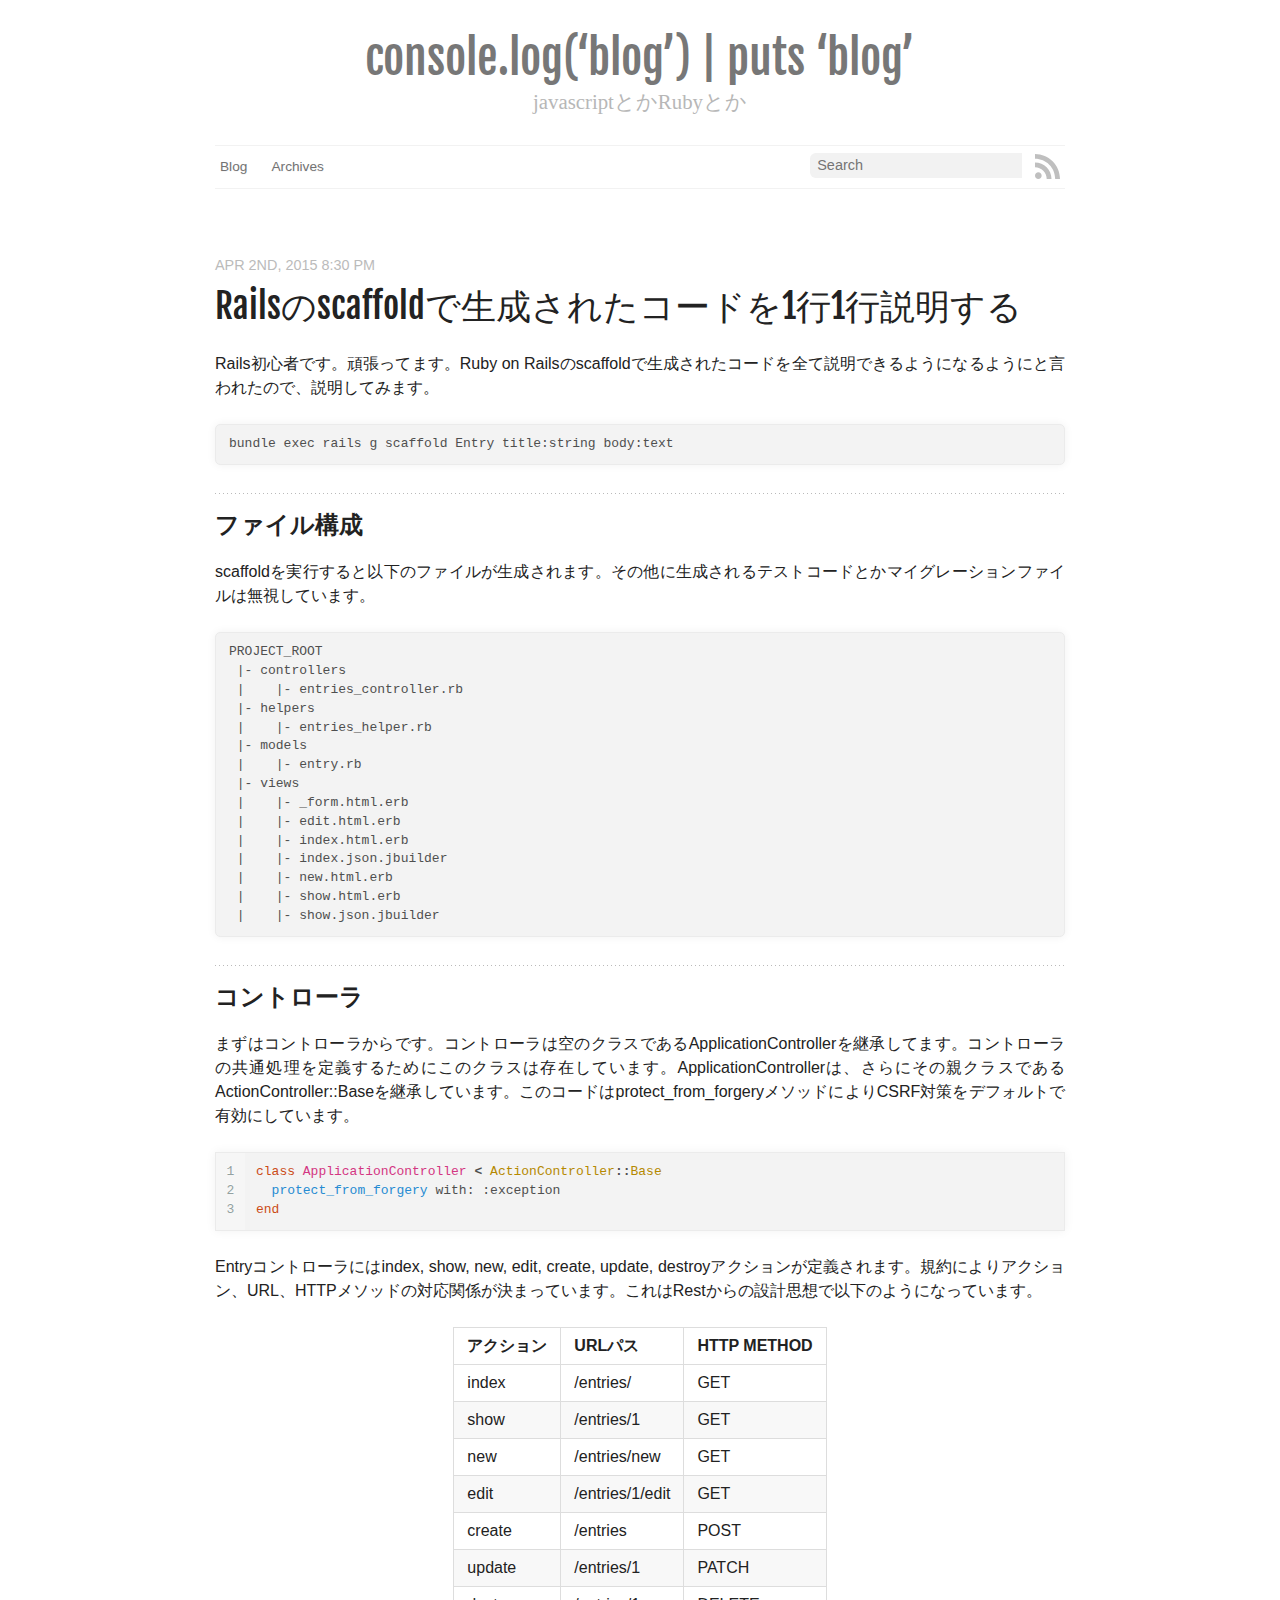
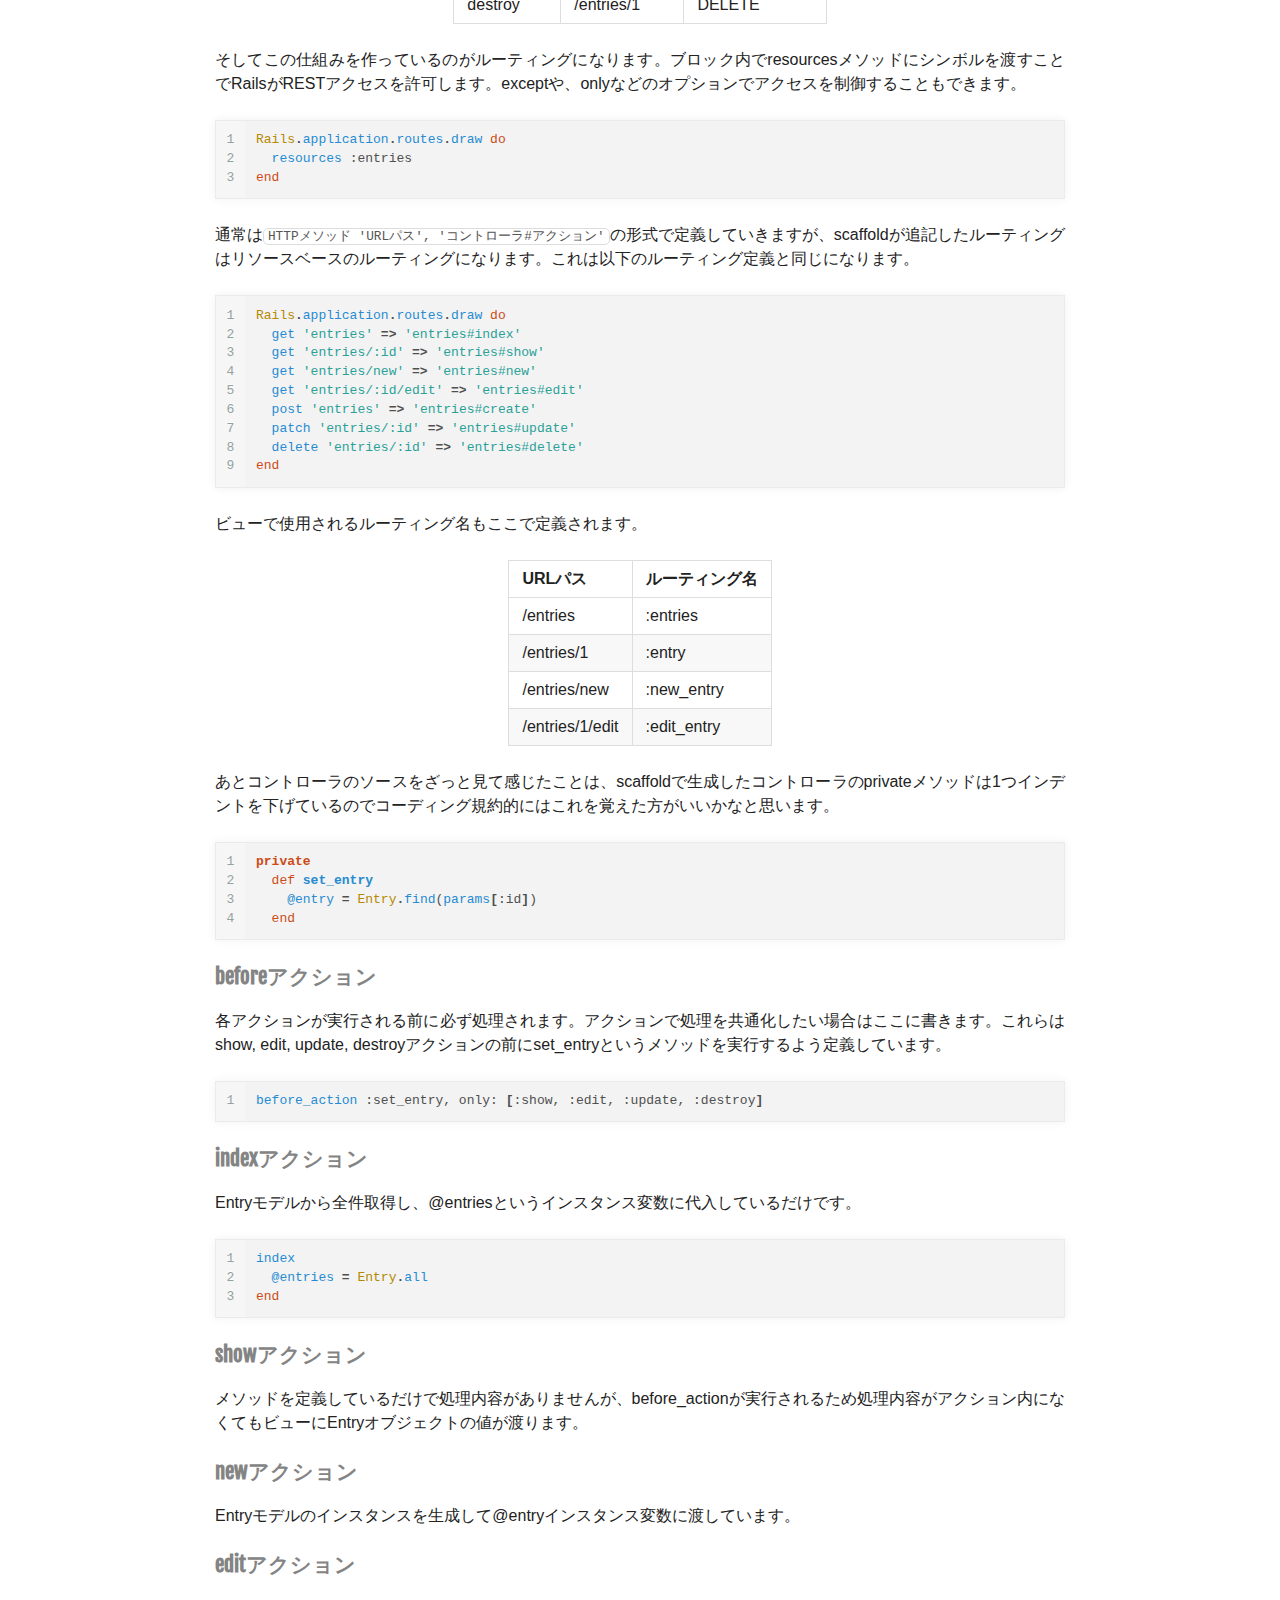
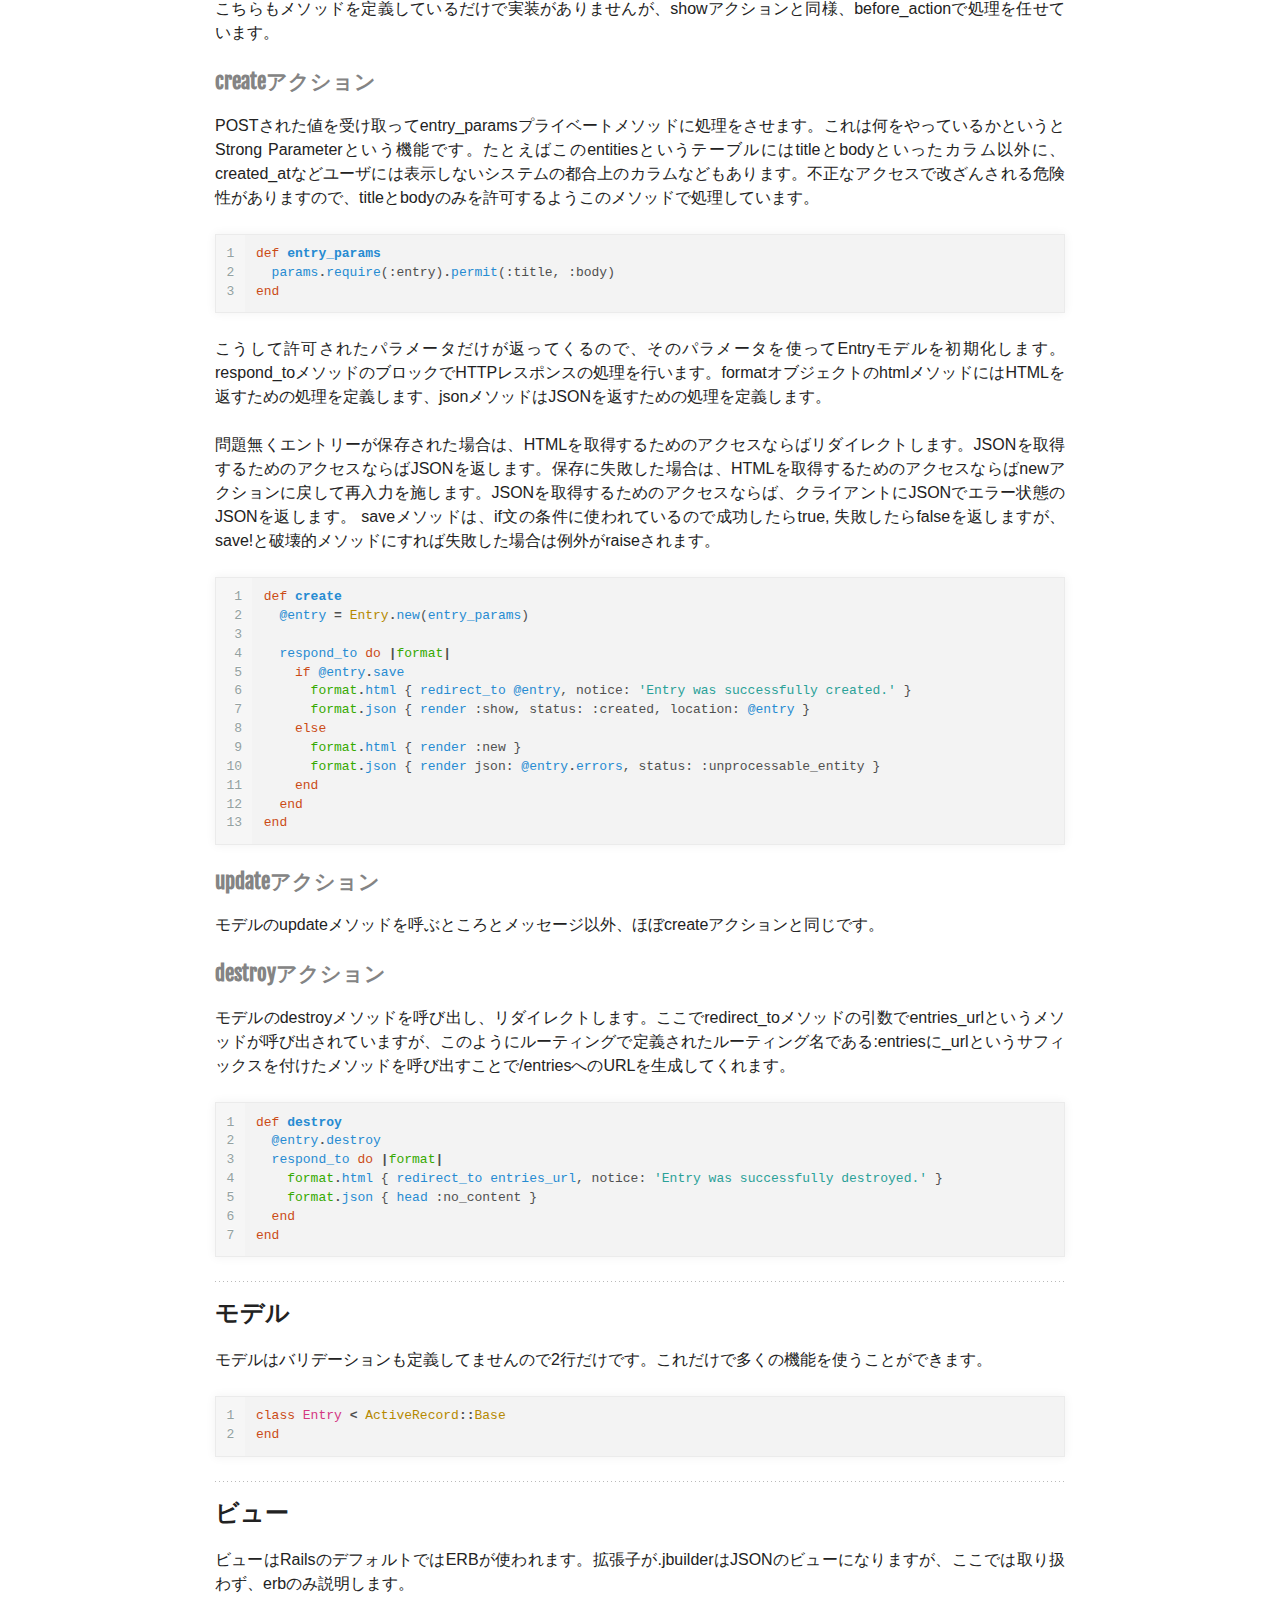
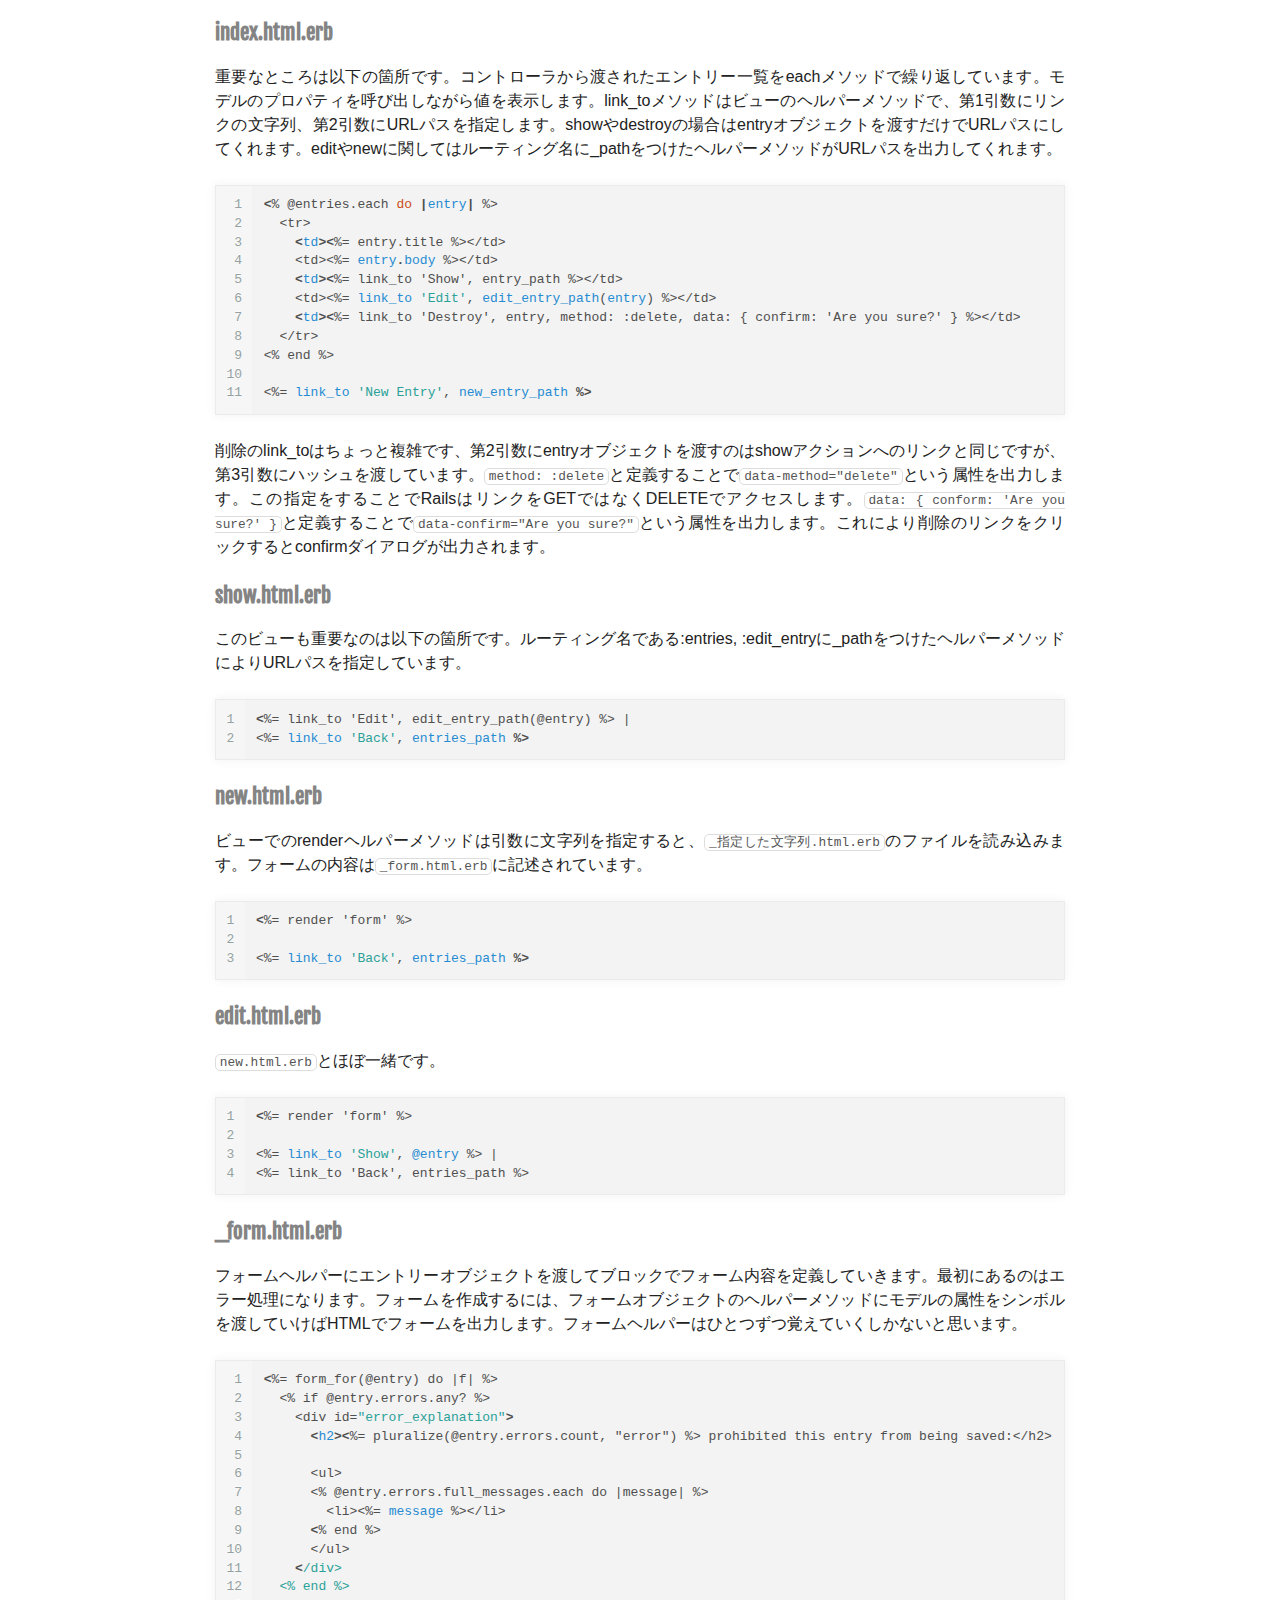
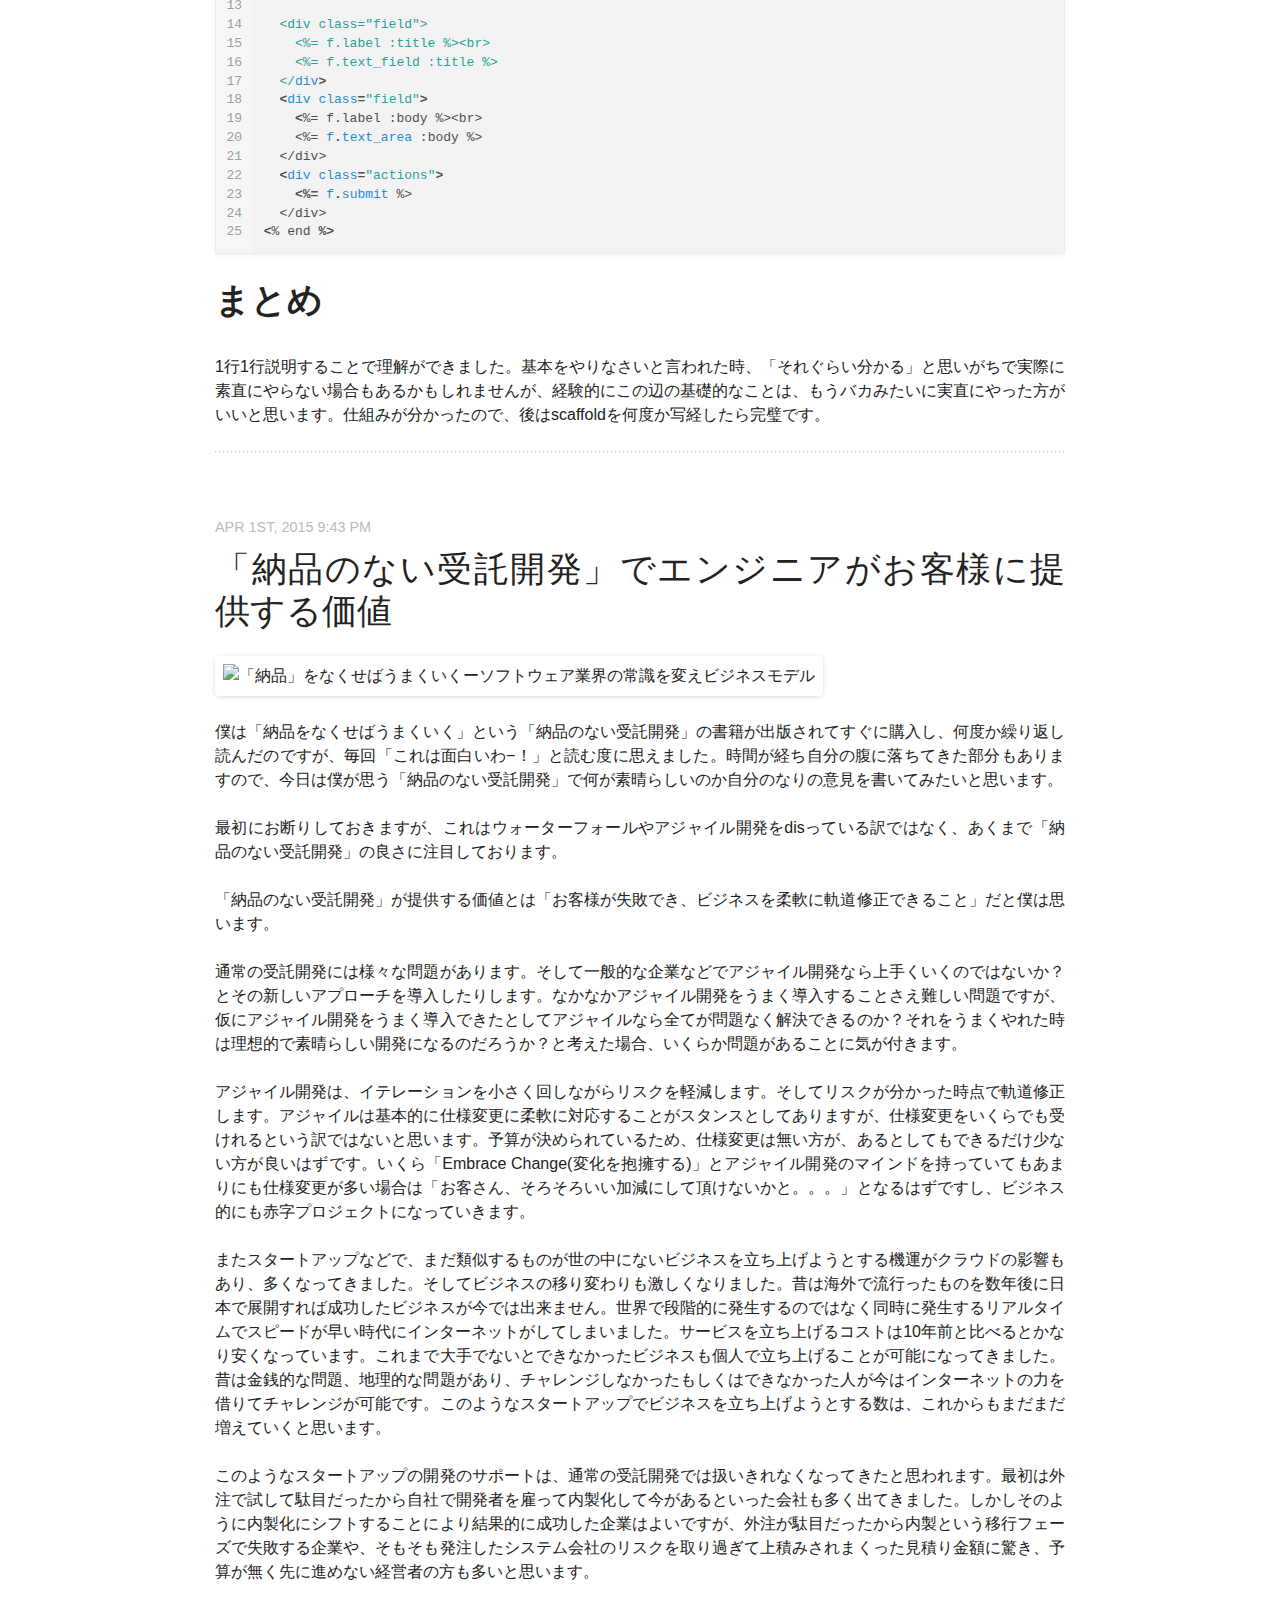
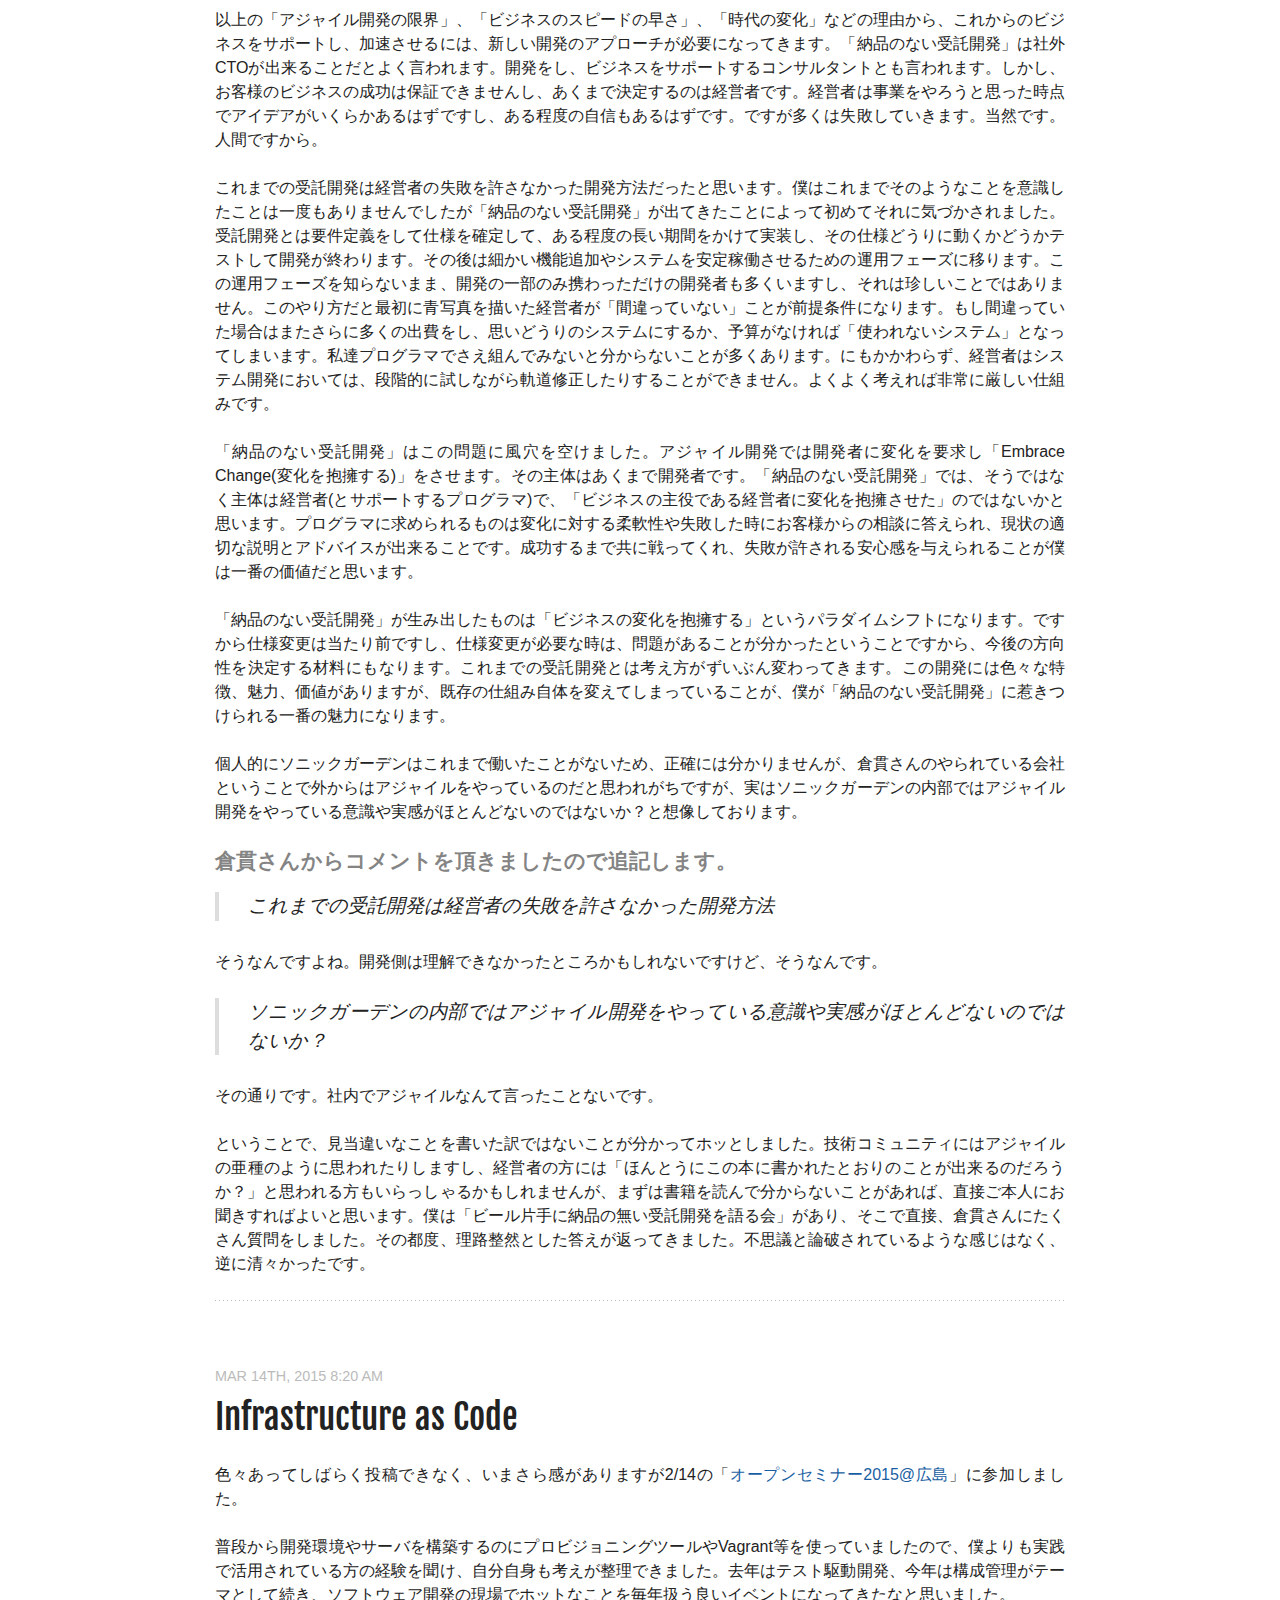
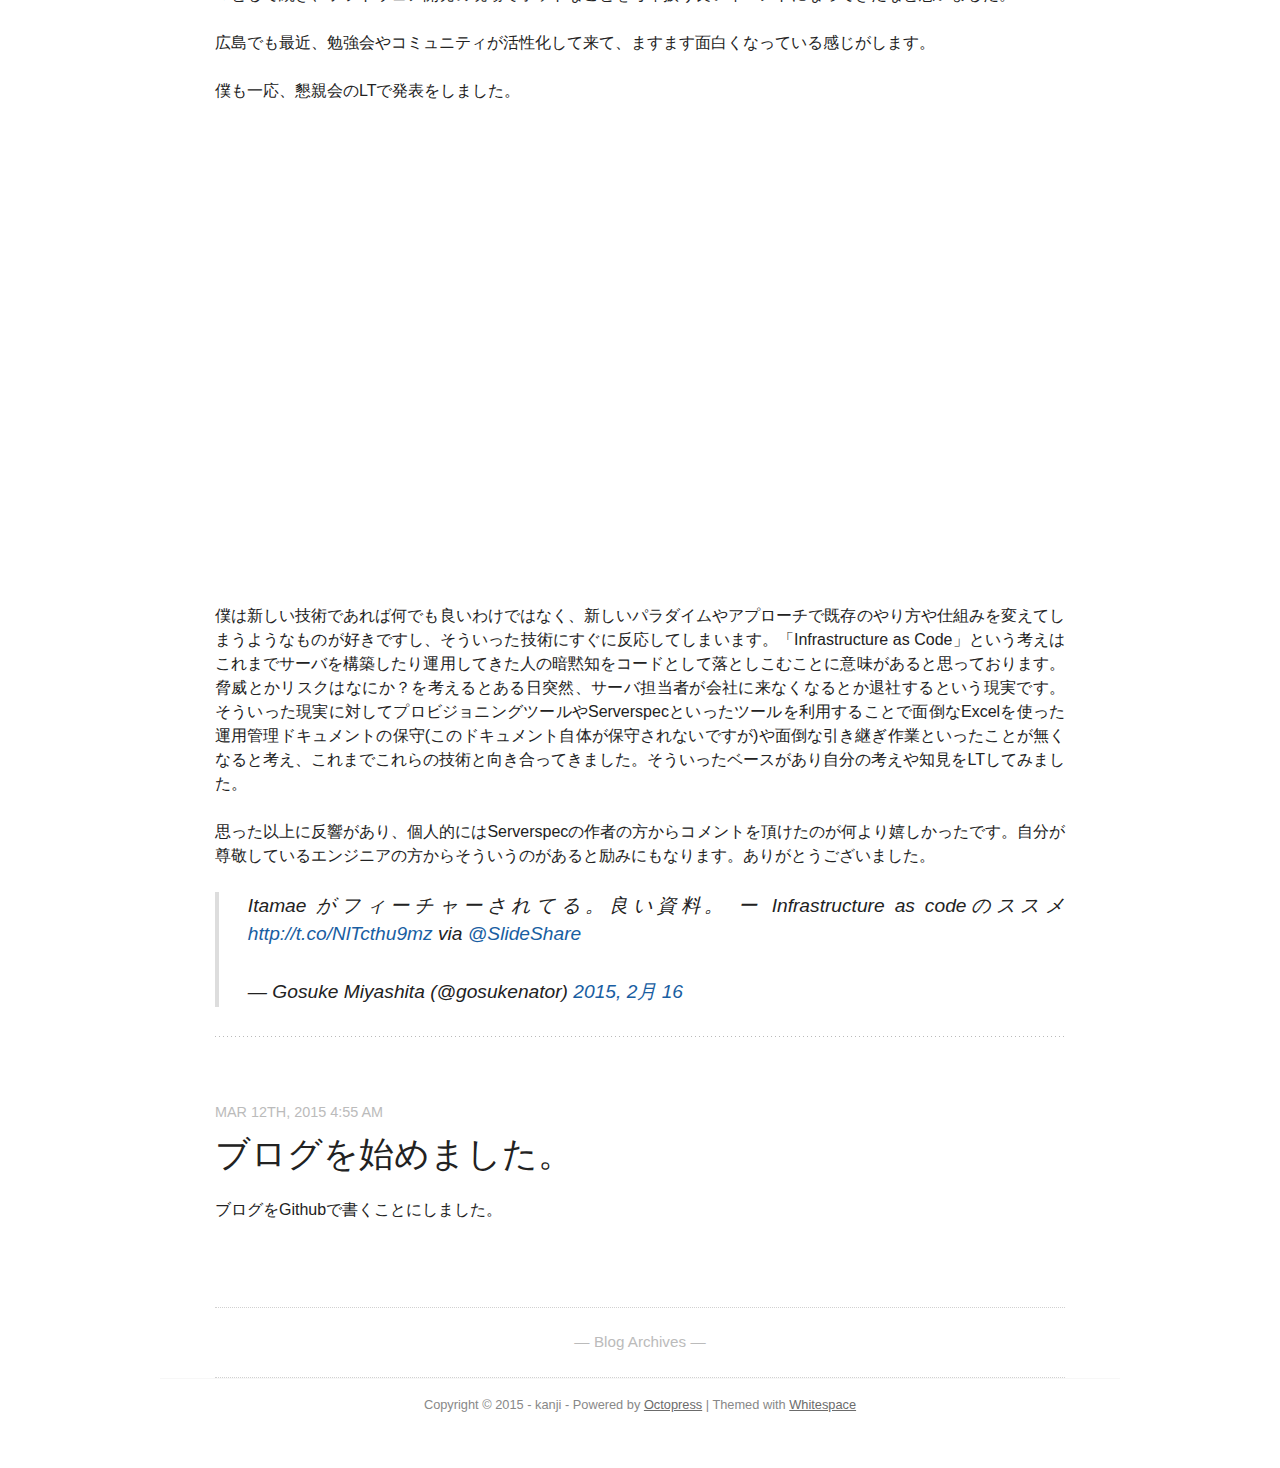
==== commit 7412247b: "Site updated at 2015-04-03 15:40:31 UTC" ====
--- a/index.html
+++ b/index.html
@@ -139,9 +139,9 @@
  |    |- show.json.jbuilder
 </code></pre>
 
-<h2>コントローラー</h2>
-
-<p>まずはコントローラーからです。コントローラーは空のクラスであるApplicationControllerを継承してます。コントローラーの共通処理を定義するためにこのクラスは存在しています。ApplicationControllerは、さらにその親クラスであるActionController::Baseを継承しています。このコードはprotect_from_forgeryメソッドによりCSRF対策をデフォルトで有効にしています。</p>
+<h2>コントローラ</h2>
+
+<p>まずはコントローラからです。コントローラは空のクラスであるApplicationControllerを継承してます。コントローラの共通処理を定義するためにこのクラスは存在しています。ApplicationControllerは、さらにその親クラスであるActionController::Baseを継承しています。このコードはprotect_from_forgeryメソッドによりCSRF対策をデフォルトで有効にしています。</p>
 
 <figure class='code'><figcaption><span></span></figcaption><div class="highlight"><table><tr><td class="gutter"><pre class="line-numbers"><span class='line-number'>1</span>
 <span class='line-number'>2</span>
@@ -196,13 +196,13 @@
 <tr>
 <td> destroy    </td>
 <td> /entries/1      </td>
-<td> DELET       </td>
+<td> DELETE      </td>
 </tr>
 </tbody>
 </table>
 
 
-<p>そしてこの仕組みを作っているのがルーティングになります。ブロック内でresourcesメソッドにシンボルを渡すことでRailsがRestアクセスを許可します。exceptや、onlyなどのオプションでアクセスを制御することもできます。</p>
+<p>そしてこの仕組みを作っているのがルーティングになります。ブロック内でresourcesメソッドにシンボルを渡すことでRailsがRESTアクセスを許可します。exceptや、onlyなどのオプションでアクセスを制御することもできます。</p>
 
 <figure class='code'><figcaption><span></span></figcaption><div class="highlight"><table><tr><td class="gutter"><pre class="line-numbers"><span class='line-number'>1</span>
 <span class='line-number'>2</span>
@@ -266,7 +266,7 @@
 </table>
 
 
-<p>あとコントローラーをざくっと見て感じたことは、scaffoldで生成したコントローラのprivateメソッドは1つインデントを下げているのでコーディング規約的にはこれを覚えた方がいいかなと思います。</p>
+<p>あとコントローラのソースをざっと見て感じたことは、scaffoldで生成したコントローラのprivateメソッドは1つインデントを下げているのでコーディング規約的にはこれを覚えた方がいいかなと思います。</p>
 
 <figure class='code'><figcaption><span></span></figcaption><div class="highlight"><table><tr><td class="gutter"><pre class="line-numbers"><span class='line-number'>1</span>
 <span class='line-number'>2</span>
@@ -303,7 +303,7 @@
 
 <h3>showアクション</h3>
 
-<p>メソッドを定義しているだけで処理内容がありませんがbefore_actionのため処理内容がアクション内になくてもビューにEntryオブジェクトの値が渡ります。</p>
+<p>メソッドを定義しているだけで処理内容がありませんが、before_actionが実行されるため処理内容がアクション内になくてもビューにEntryオブジェクトの値が渡ります。</p>
 
 <h3>newアクション</h3>
 
@@ -311,11 +311,11 @@
 
 <h3>editアクション</h3>
 
-<p>こちらもメソッドを定義しているだけで実装がありませんが、showアクションと同様、before_actionに処理を任せています。</p>
+<p>こちらもメソッドを定義しているだけで実装がありませんが、showアクションと同様、before_actionで処理を任せています。</p>
 
 <h3>createアクション</h3>
 
-<p>POSTされた値を受け取ってentry_paramsプライベートメソッドに処理をさせます。これは何をやっているかというとStrong Parameterという機能です。たとえばこのentitiesというテーブルにはではtitleとbodyといったカラム以外に、created_atなどユーザには表示しないシステムの都合上のカラムなどもあります。これを不正なアクセスで改ざんされる危険性がありますので、titleとbodyのみを許可するようこのメソッドで処理しています。</p>
+<p>POSTされた値を受け取ってentry_paramsプライベートメソッドに処理をさせます。これは何をやっているかというとStrong Parameterという機能です。たとえばこのentitiesというテーブルにはtitleとbodyといったカラム以外に、created_atなどユーザには表示しないシステムの都合上のカラムなどもあります。不正なアクセスで改ざんされる危険性がありますので、titleとbodyのみを許可するようこのメソッドで処理しています。</p>
 
 <figure class='code'><figcaption><span></span></figcaption><div class="highlight"><table><tr><td class="gutter"><pre class="line-numbers"><span class='line-number'>1</span>
 <span class='line-number'>2</span>
@@ -326,7 +326,7 @@
 </span></code></pre></td></tr></table></div></figure>
 
 
-<p>こうして許可されたパラメータだけが返ってくるのでそのパラメータを使って、Entryモデルを初期化します。respond_toメソッドにブロックを渡してHTTPレスポンスの処理を行います。formatオブジェクトのhtmlメソッドにはHTMLを返すための処理を定義します、jsonメソッドにはJSONを返すための処理を定義します。</p>
+<p>こうして許可されたパラメータだけが返ってくるので、そのパラメータを使ってEntryモデルを初期化します。respond_toメソッドのブロックでHTTPレスポンスの処理を行います。formatオブジェクトのhtmlメソッドにはHTMLを返すための処理を定義します、jsonメソッドはJSONを返すための処理を定義します。</p>
 
 <p>問題無くエントリーが保存された場合は、HTMLを取得するためのアクセスならばリダイレクトします。JSONを取得するためのアクセスならばJSONを返します。保存に失敗した場合は、HTMLを取得するためのアクセスならばnewアクションに戻して再入力を施します。JSONを取得するためのアクセスならば、クライアントにJSONでエラー状態のJSONを返します。
 saveメソッドは、if文の条件に使われているので成功したらtrue, 失敗したらfalseを返しますが、save!と破壊的メソッドにすれば失敗した場合は例外がraiseされます。</p>
@@ -362,7 +362,7 @@
 
 <h3>updateアクション</h3>
 
-<p>モデルのupdateメソッドを呼ぶところとメッセージ以外はほぼ、createアクションと同じです。</p>
+<p>モデルのupdateメソッドを呼ぶところとメッセージ以外、ほぼcreateアクションと同じです。</p>
 
 <h3>destroyアクション</h3>
 
@@ -419,7 +419,7 @@
 </span><span class='line'><span class="sx">  &lt;tr&gt;</span>
 </span><span class='line'>    <span class="o">&lt;</span><span class="n">td</span><span class="o">&gt;&lt;</span><span class="sx">%= entry.title %&gt;&lt;/td&gt;</span>
 </span><span class='line'><span class="sx">    &lt;td&gt;&lt;%=</span> <span class="n">entry</span><span class="o">.</span><span class="n">body</span> <span class="sx">%&gt;&lt;/td&gt;</span>
-</span><span class='line'>    <span class="o">&lt;</span><span class="n">td</span><span class="o">&gt;&lt;</span><span class="sx">%= link_to &#39;Show&#39;, entry_path %&gt;entry_pathにしたよ！&lt;/td&gt;</span>
+</span><span class='line'>    <span class="o">&lt;</span><span class="n">td</span><span class="o">&gt;&lt;</span><span class="sx">%= link_to &#39;Show&#39;, entry_path %&gt;&lt;/td&gt;</span>
 </span><span class='line'><span class="sx">    &lt;td&gt;&lt;%=</span> <span class="n">link_to</span> <span class="s1">&#39;Edit&#39;</span><span class="p">,</span> <span class="n">edit_entry_path</span><span class="p">(</span><span class="n">entry</span><span class="p">)</span> <span class="sx">%&gt;&lt;/td&gt;</span>
 </span><span class='line'>    <span class="o">&lt;</span><span class="n">td</span><span class="o">&gt;&lt;</span><span class="sx">%= link_to &#39;Destroy&#39;, entry, method: :delete, data: { confirm: &#39;Are you sure?&#39; } %&gt;&lt;/td&gt;</span>
 </span><span class='line'><span class="sx">  &lt;/tr&gt;</span>
@@ -429,7 +429,7 @@
 </span></code></pre></td></tr></table></div></figure>
 
 
-<p>削除のlink_toはちょっと複雑です、第1引数にentryオブジェクトを渡すのはshowアクションへのリンクと同じですが、第3引数にハッシュを渡しています。<code>method: :delete</code>と定義することで<code>data-method="delete"</code>という属性を出力します。この指定をすることでRailsはリンクをGETではなくDELETEでアクセスします。<code>data: { conform: 'Are you sure?' }</code>と定義することで<code>data-confirm="Are you sure?"</code>という属性を出力します。これにより削除のリンクをクリックするとconfirmダイアログが出力されます。</p>
+<p>削除のlink_toはちょっと複雑です、第2引数にentryオブジェクトを渡すのはshowアクションへのリンクと同じですが、第3引数にハッシュを渡しています。<code>method: :delete</code>と定義することで<code>data-method="delete"</code>という属性を出力します。この指定をすることでRailsはリンクをGETではなくDELETEでアクセスします。<code>data: { conform: 'Are you sure?' }</code>と定義することで<code>data-confirm="Are you sure?"</code>という属性を出力します。これにより削除のリンクをクリックするとconfirmダイアログが出力されます。</p>
 
 <h3>show.html.erb</h3>
 
@@ -472,7 +472,7 @@
 
 <h3>_form.html.erb</h3>
 
-<p>フォームヘルパーにエントリーオブジェクトを渡してブロックでフォーム内容を定義していきます。最初にあるのはエラー処理になります。フォームを作成するには、フォームオブジェクトのヘルパーメソッドにモデルの属性をシンボルを渡していけばHTMLでフォームを出力します。このヘルパーはなにか出てくる度にひとつずつ覚えていくしかないと思います。</p>
+<p>フォームヘルパーにエントリーオブジェクトを渡してブロックでフォーム内容を定義していきます。最初にあるのはエラー処理になります。フォームを作成するには、フォームオブジェクトのヘルパーメソッドにモデルの属性をシンボルを渡していけばHTMLでフォームを出力します。フォームヘルパーはひとつずつ覚えていくしかないと思います。</p>
 
 <figure class='code'><figcaption><span></span></figcaption><div class="highlight"><table><tr><td class="gutter"><pre class="line-numbers"><span class='line-number'>1</span>
 <span class='line-number'>2</span>
@@ -529,7 +529,7 @@
 
 <h1>まとめ</h1>
 
-<p>1行、1行説明することで理解ができました。基本をやりなさいと言われた時、「それぐらい分かる」と思いがちで実際に素直にやらない場合もあるかもしれませんが、経験的にこの辺の基礎的なことは、もうバカみたいに実直にやった方がいいと思います。仕組みが分かったので、後はscaffoldを何度か写経したら完璧です。</p>
+<p>1行1行説明することで理解ができました。基本をやりなさいと言われた時、「それぐらい分かる」と思いがちで実際に素直にやらない場合もあるかもしれませんが、経験的にこの辺の基礎的なことは、もうバカみたいに実直にやった方がいいと思います。仕組みが分かったので、後はscaffoldを何度か写経したら完璧です。</p>
 </div>
   
   
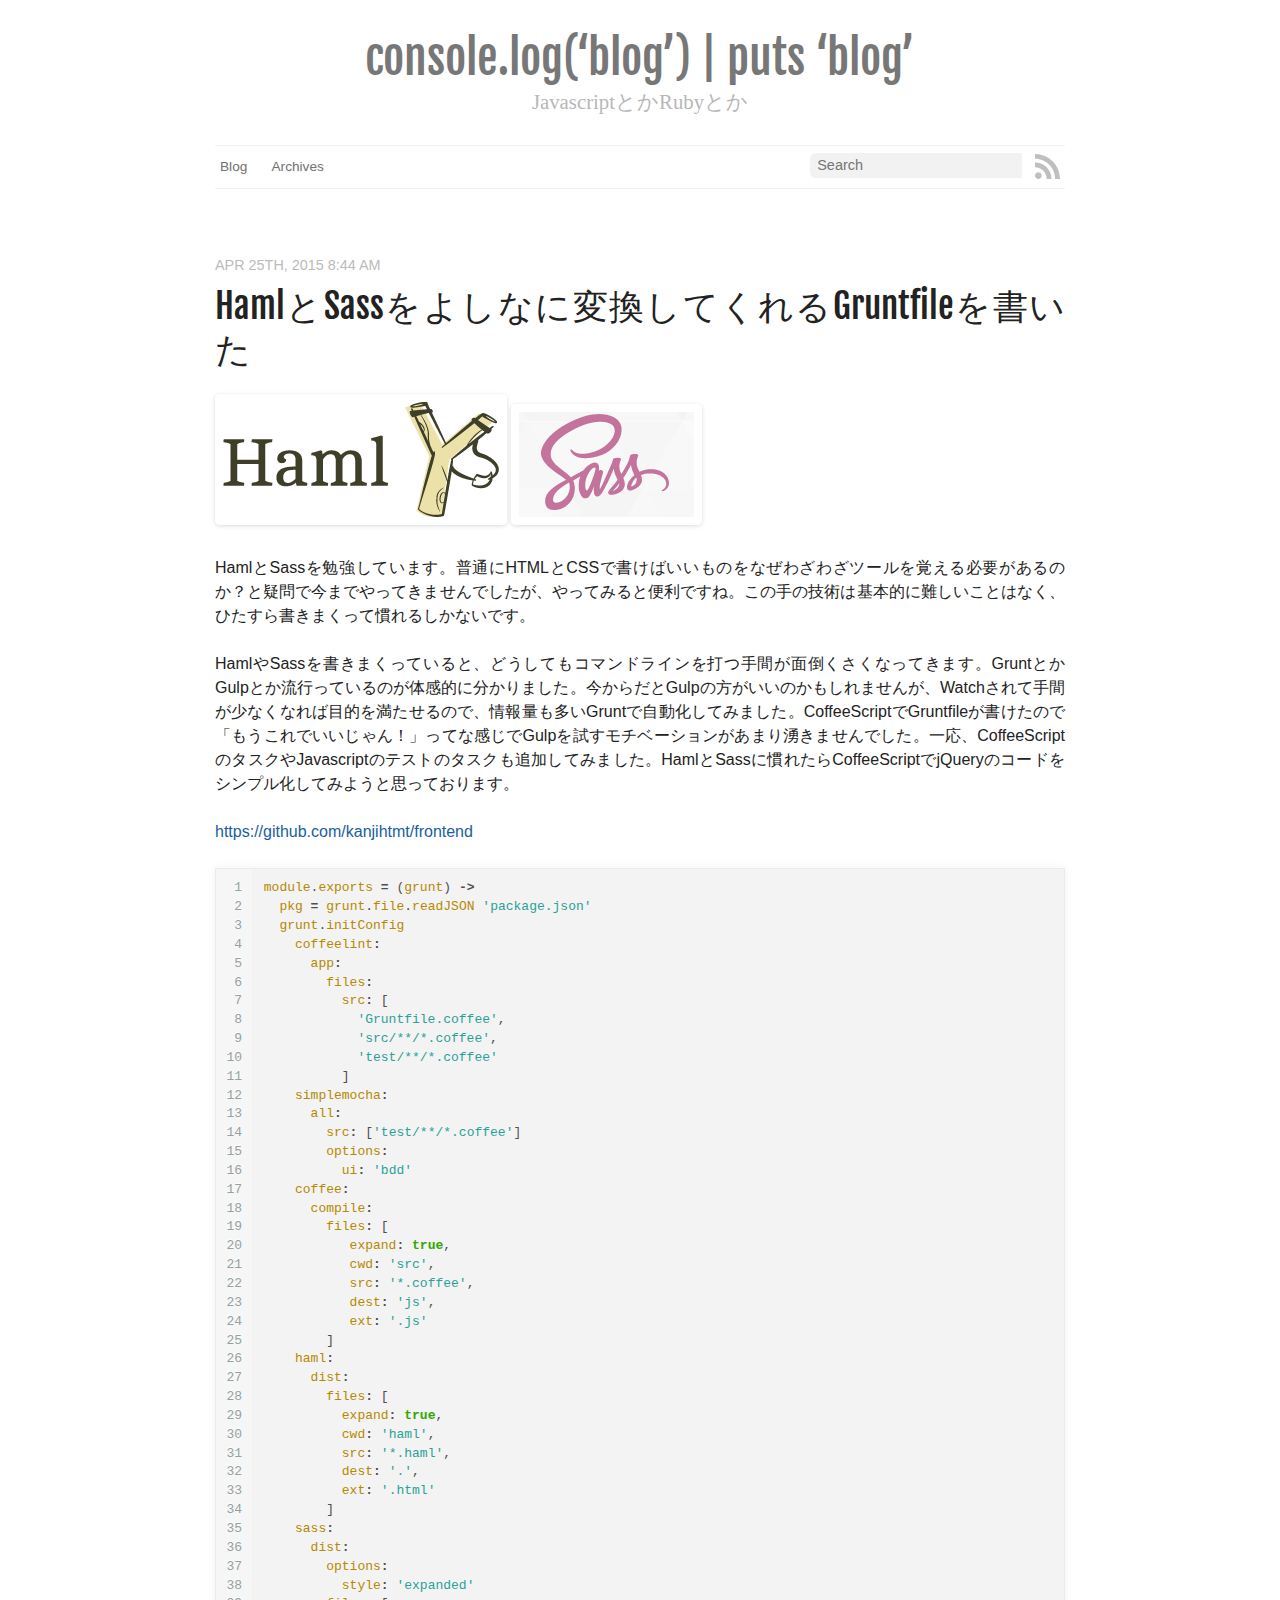
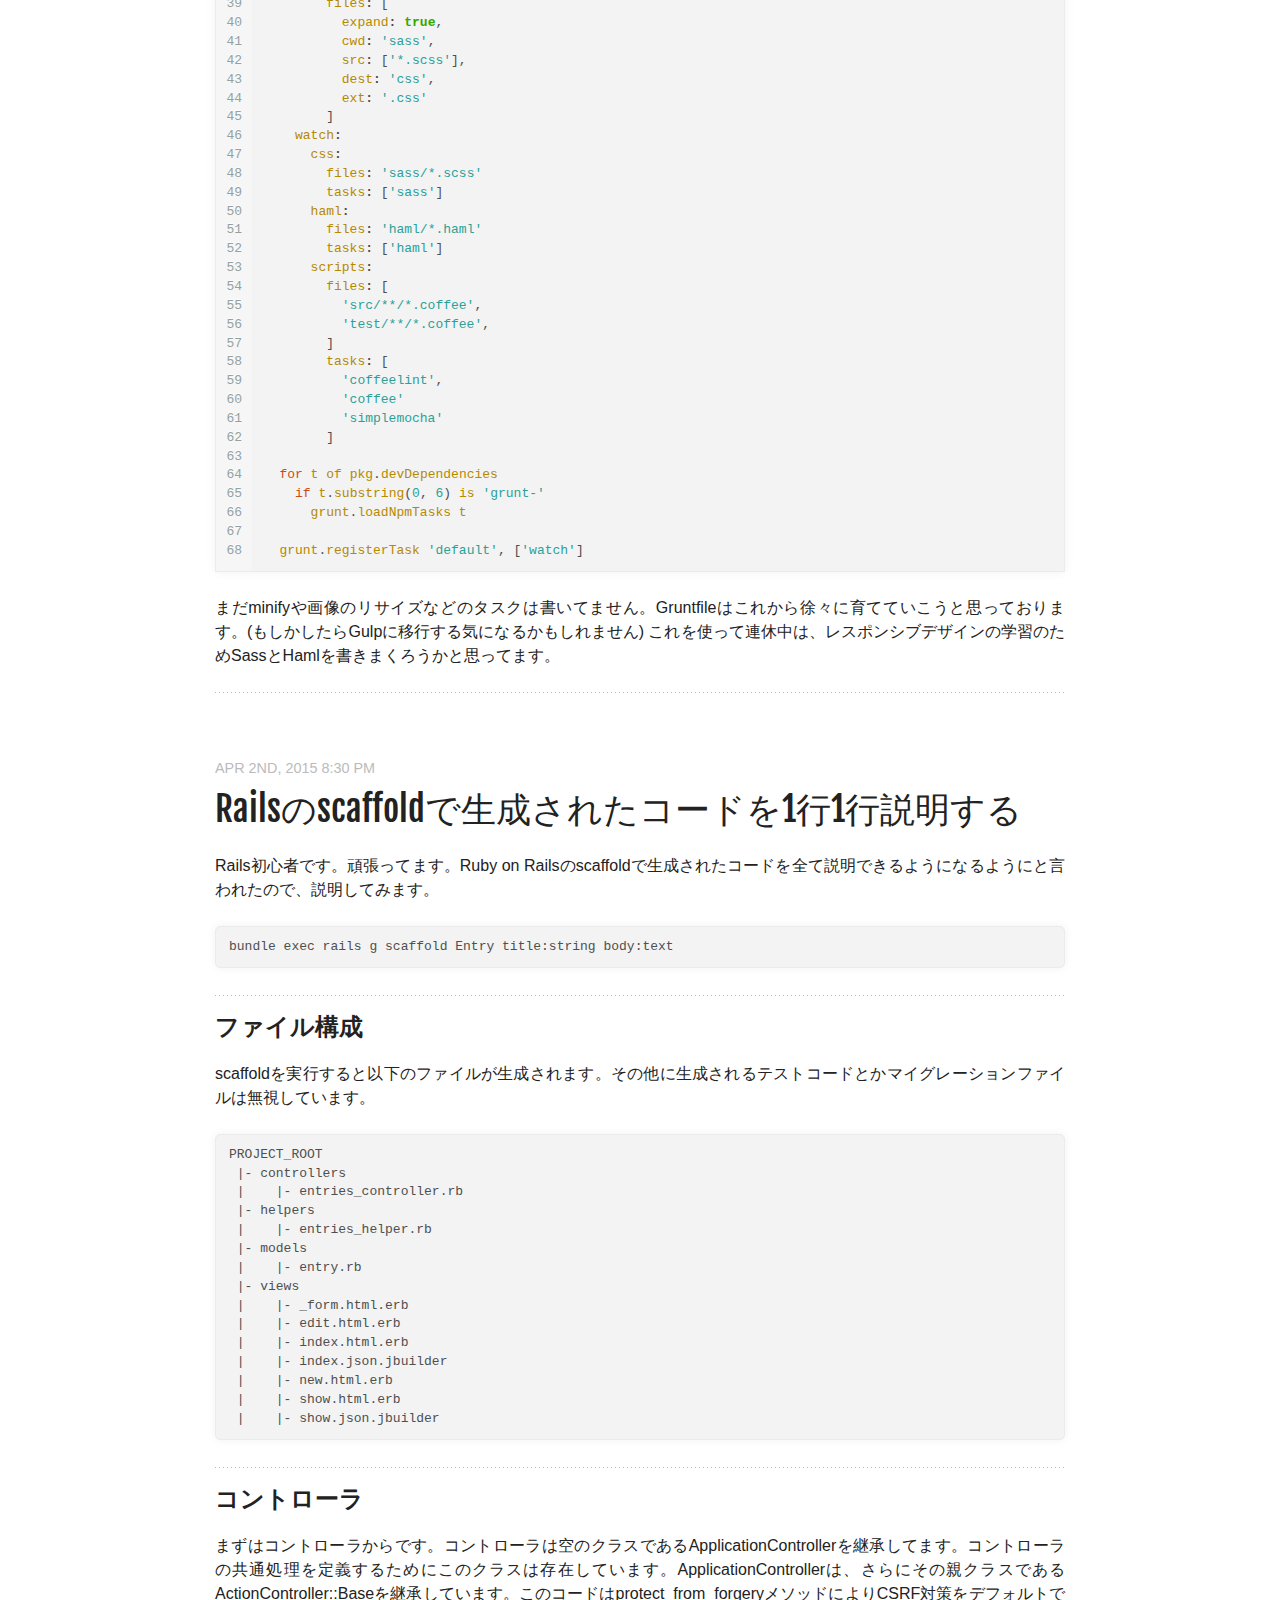
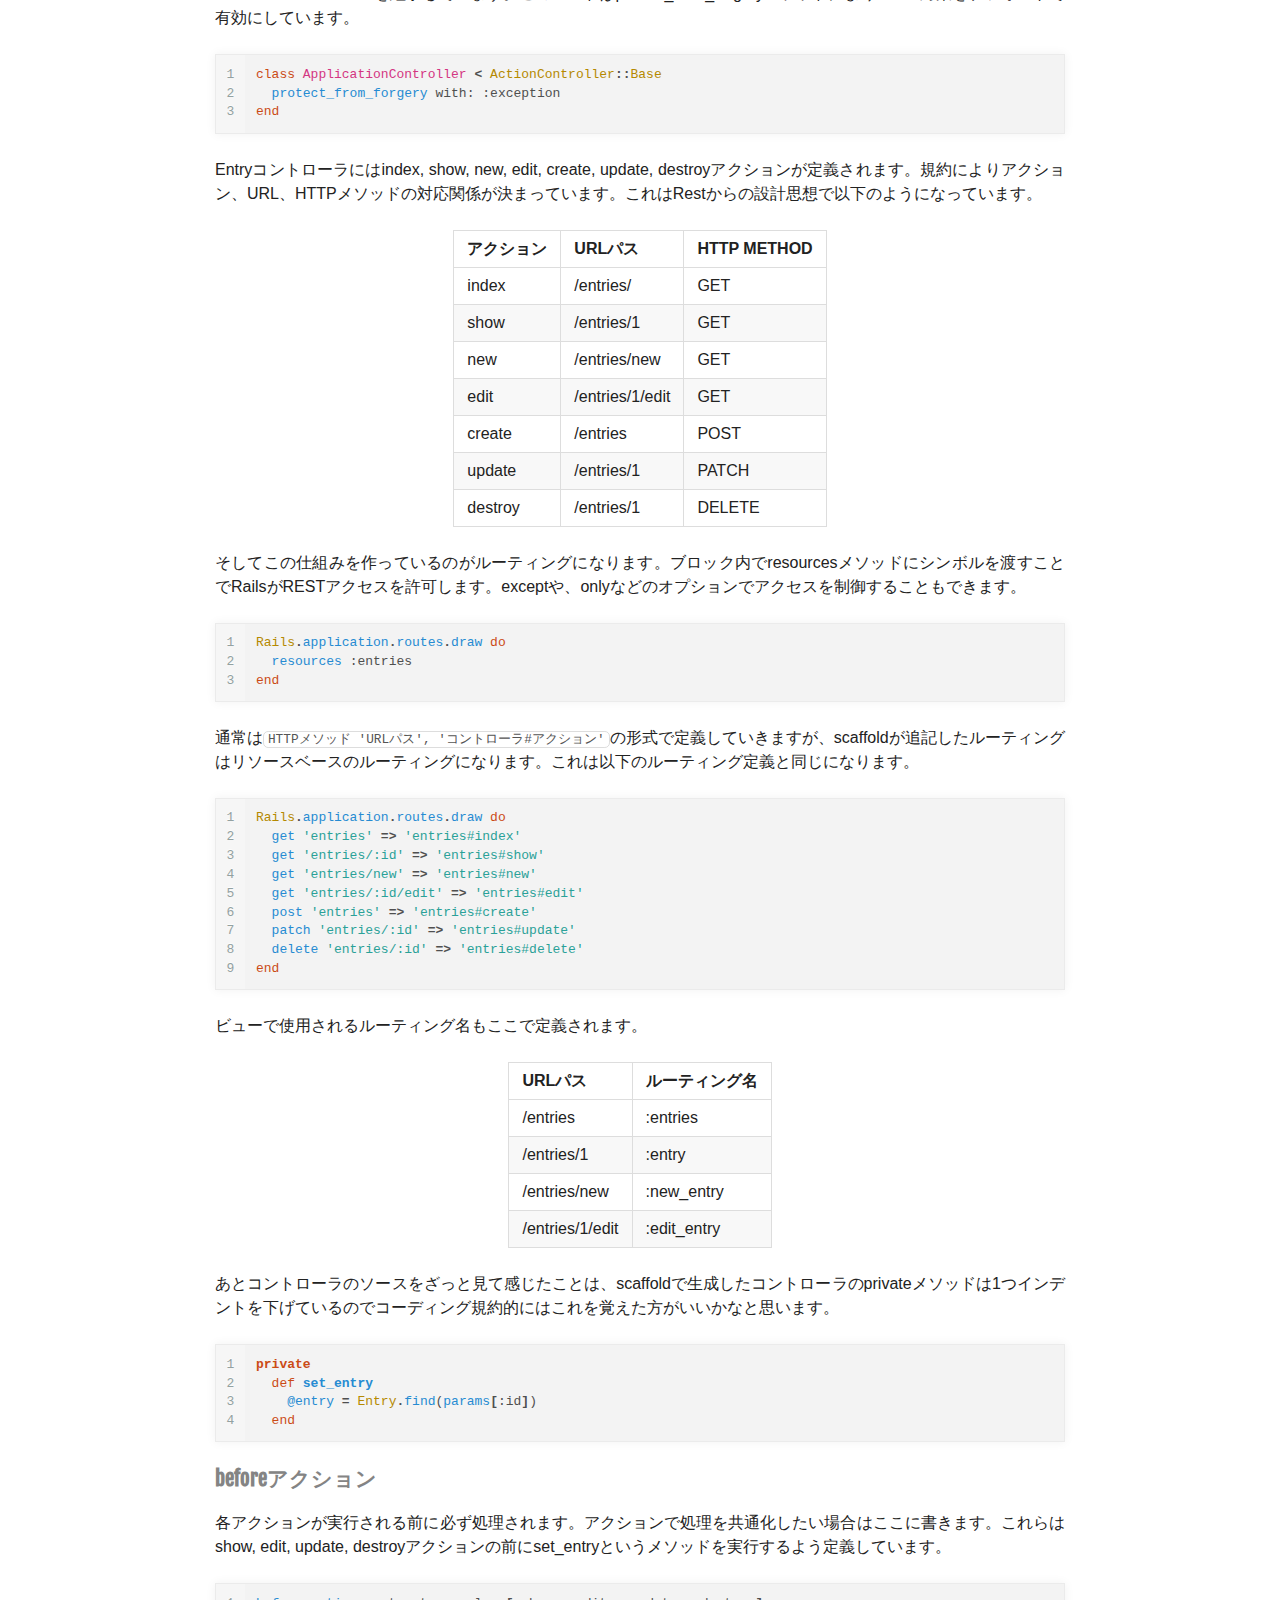
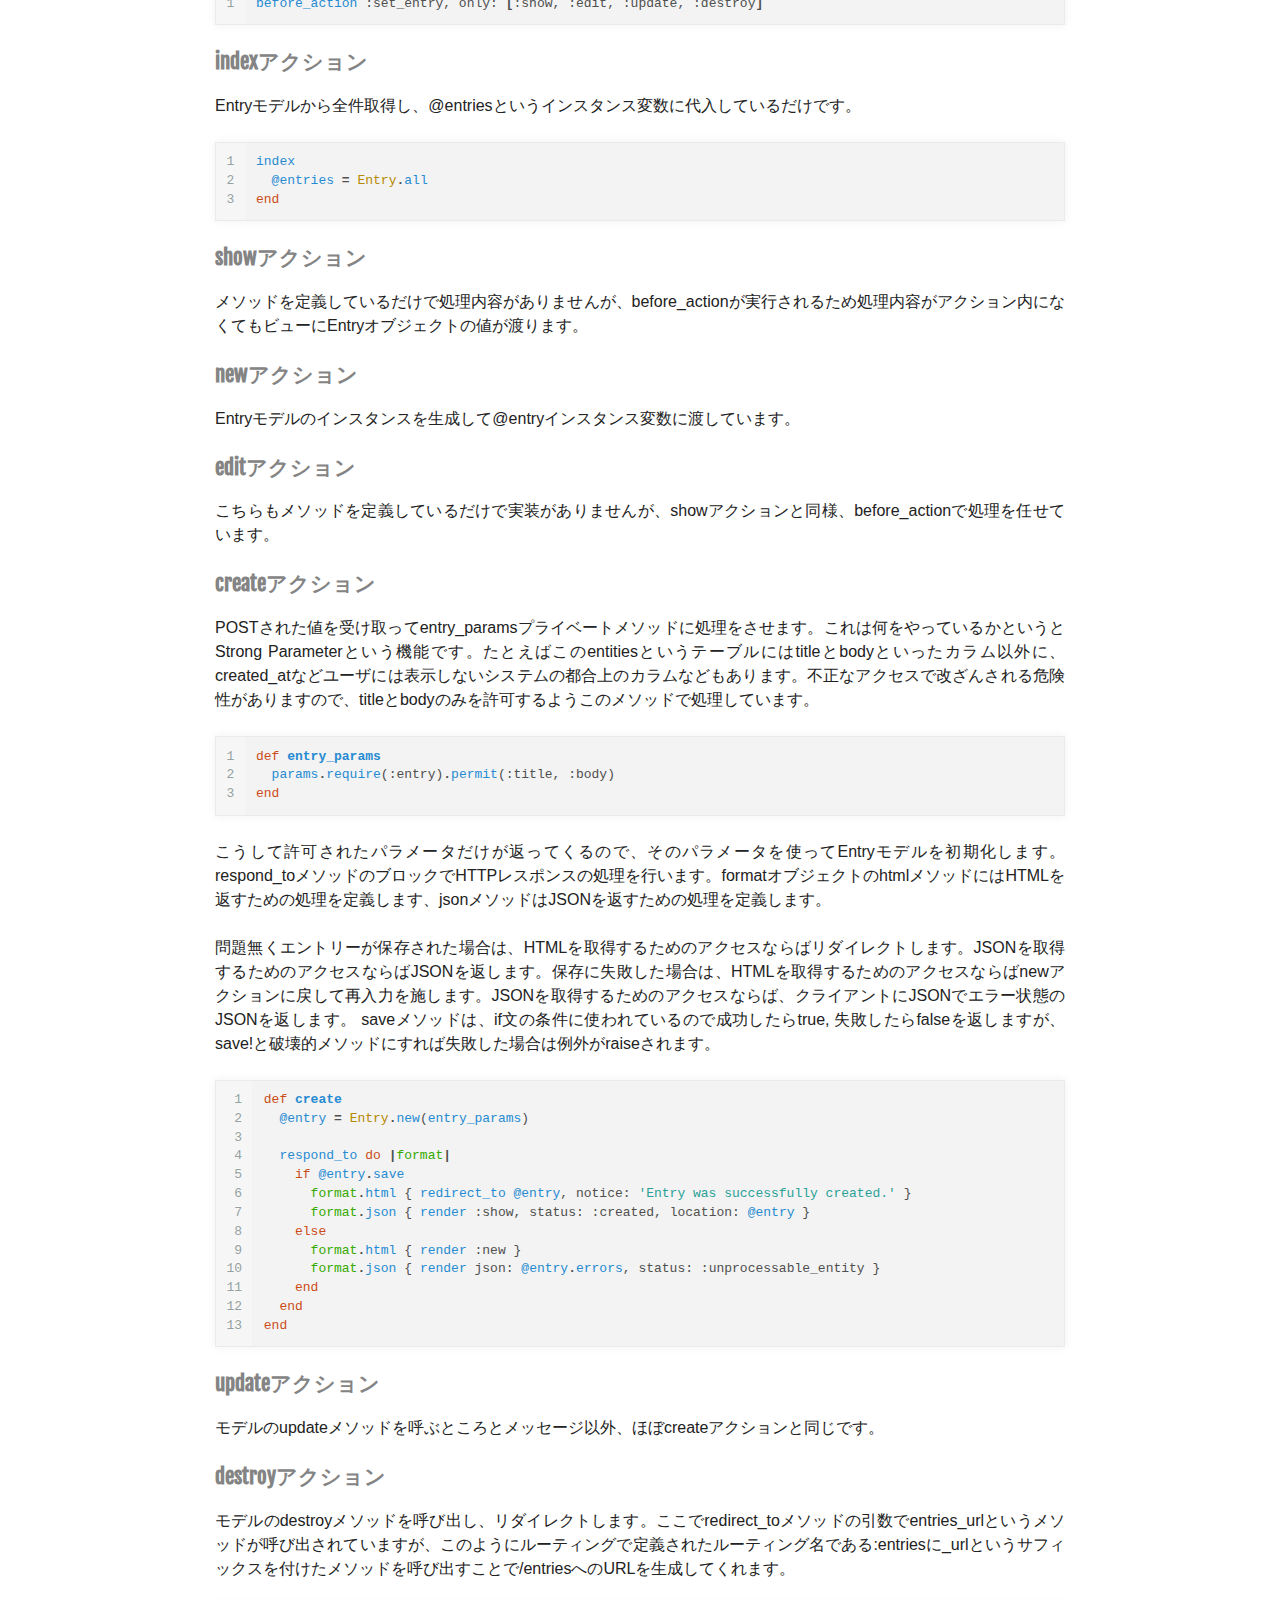
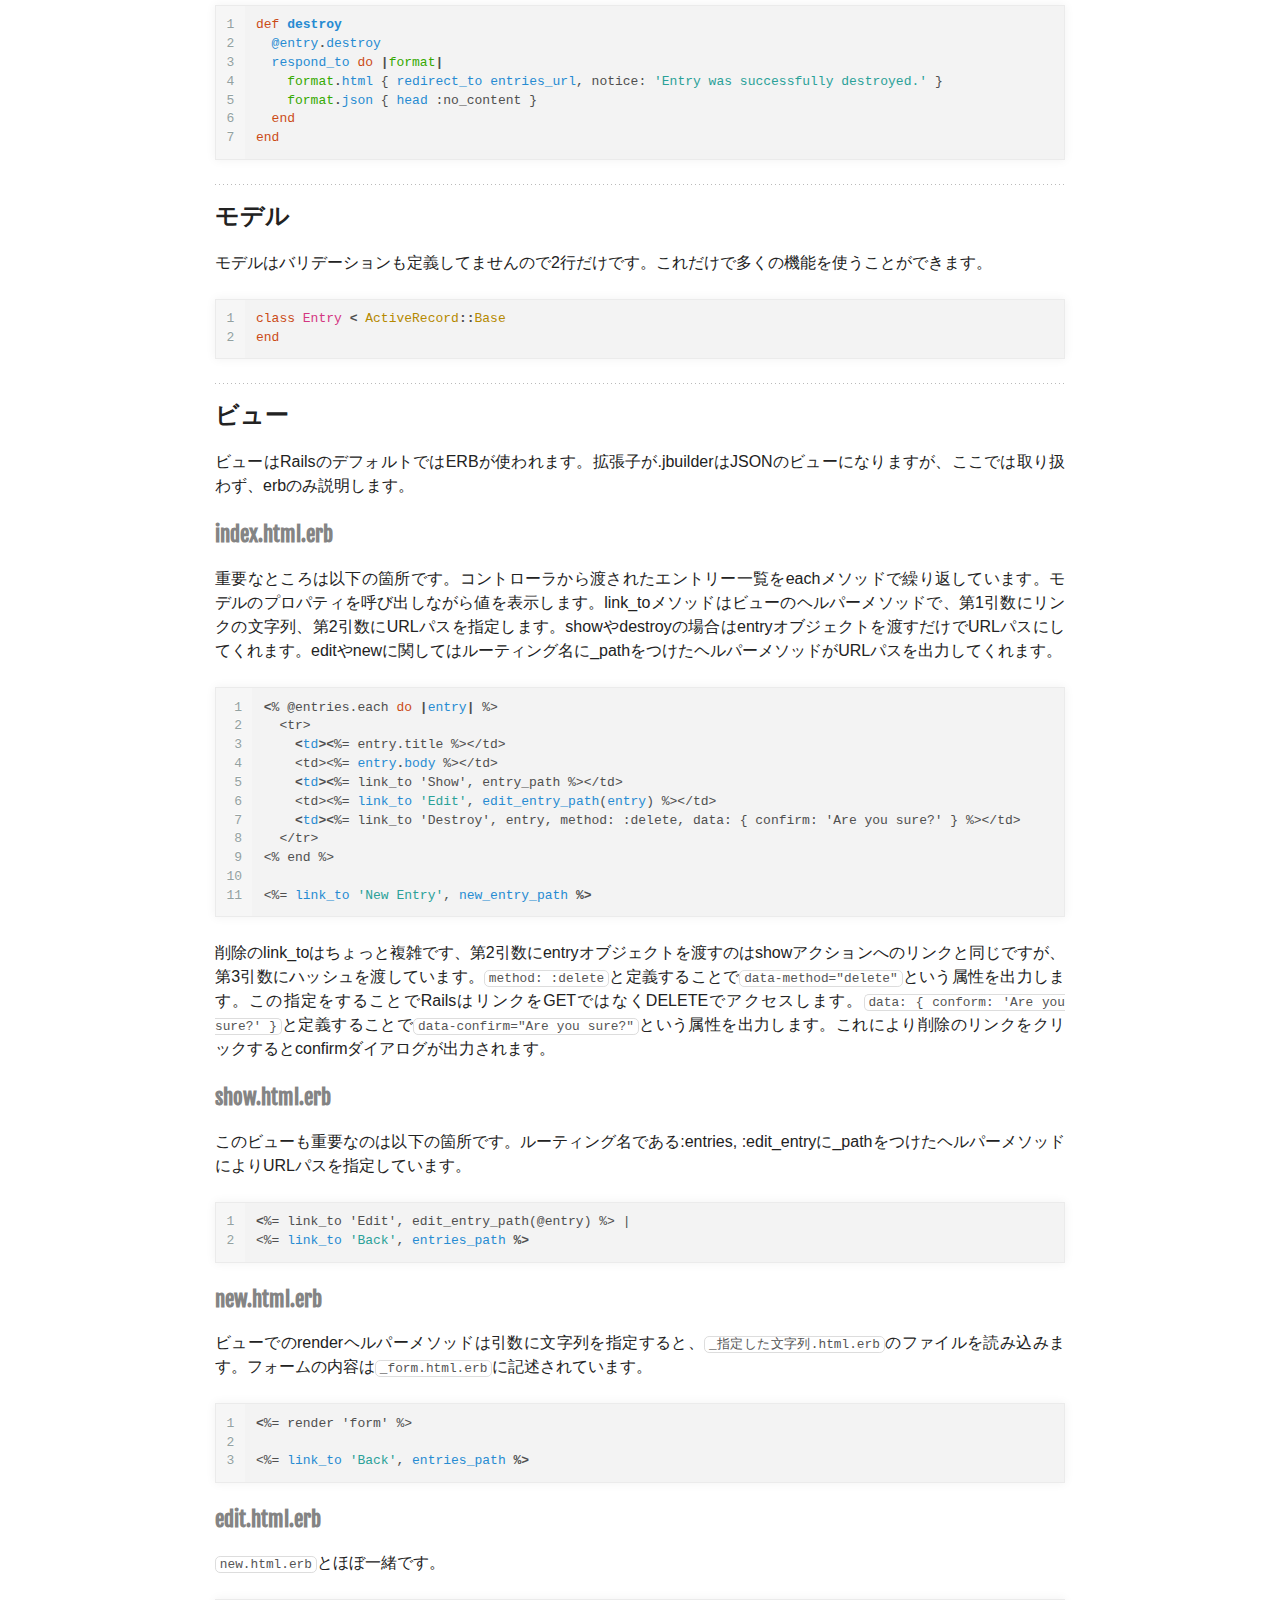
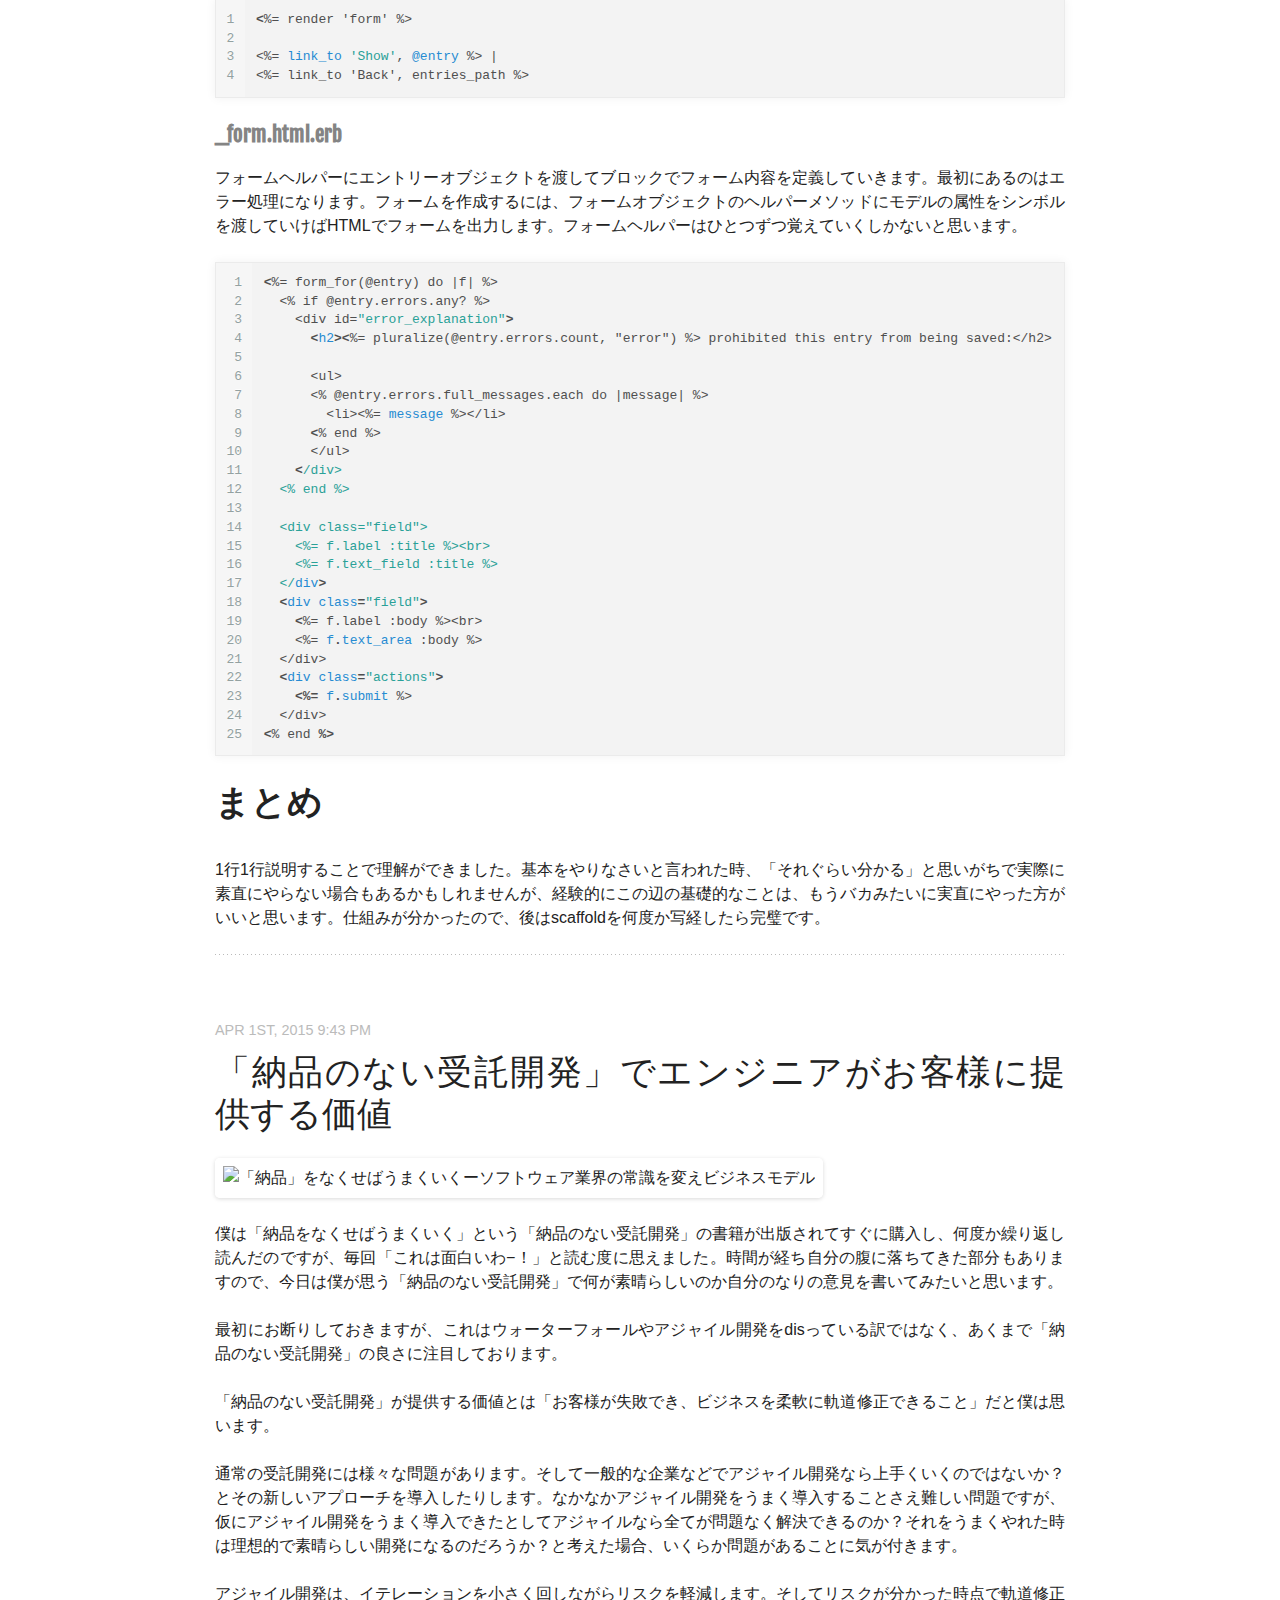
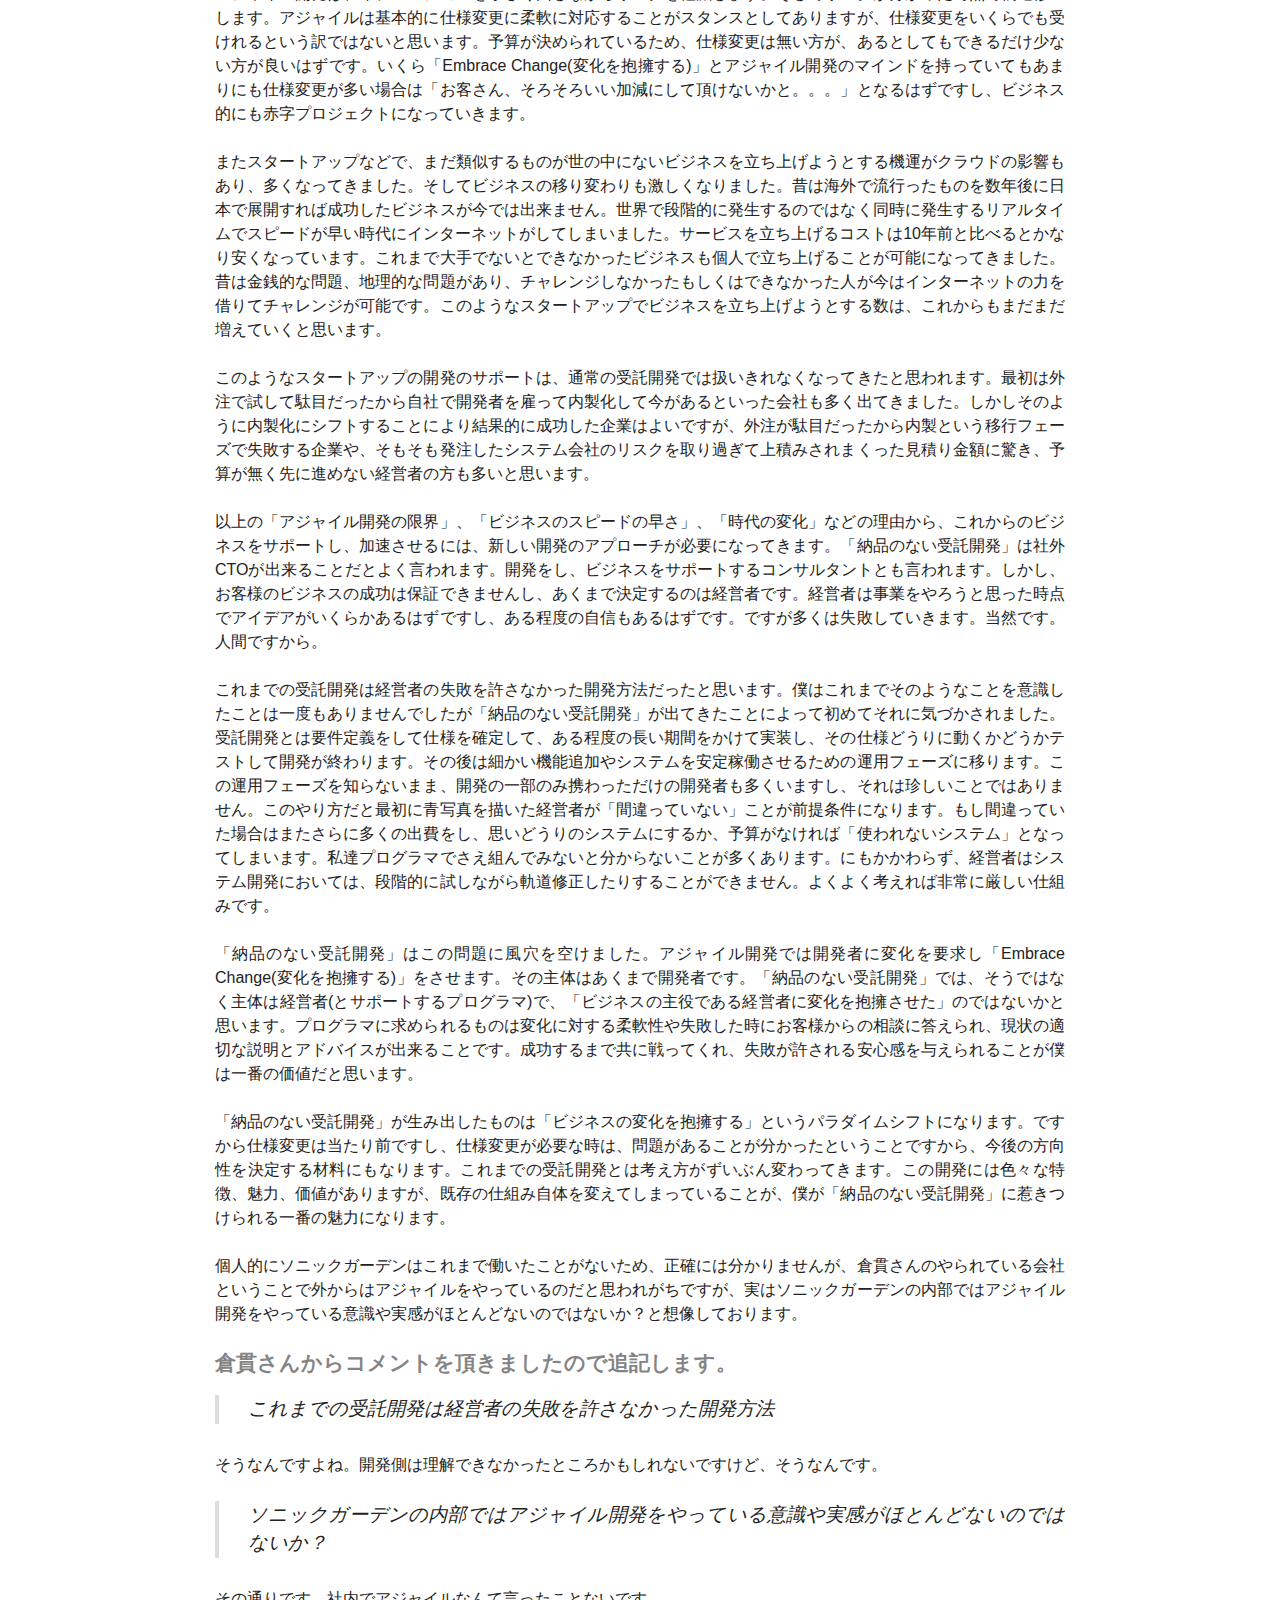
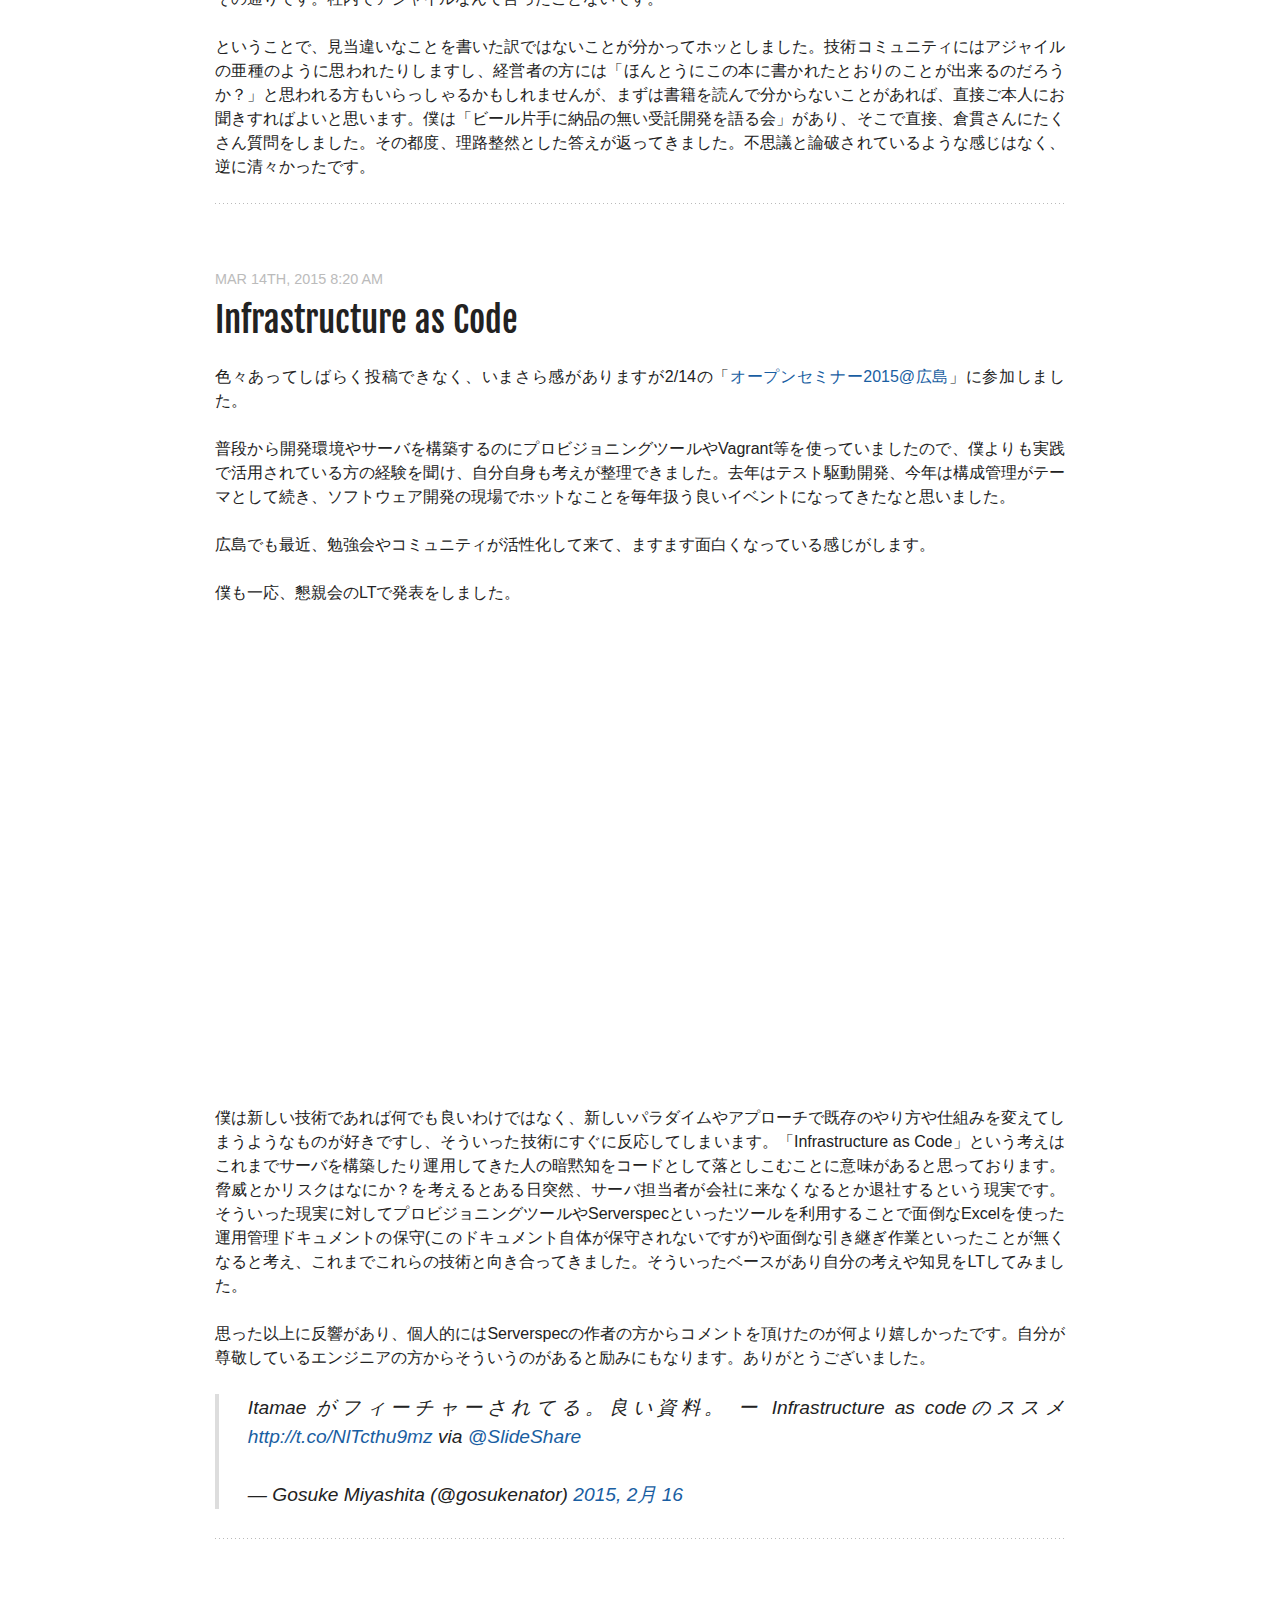
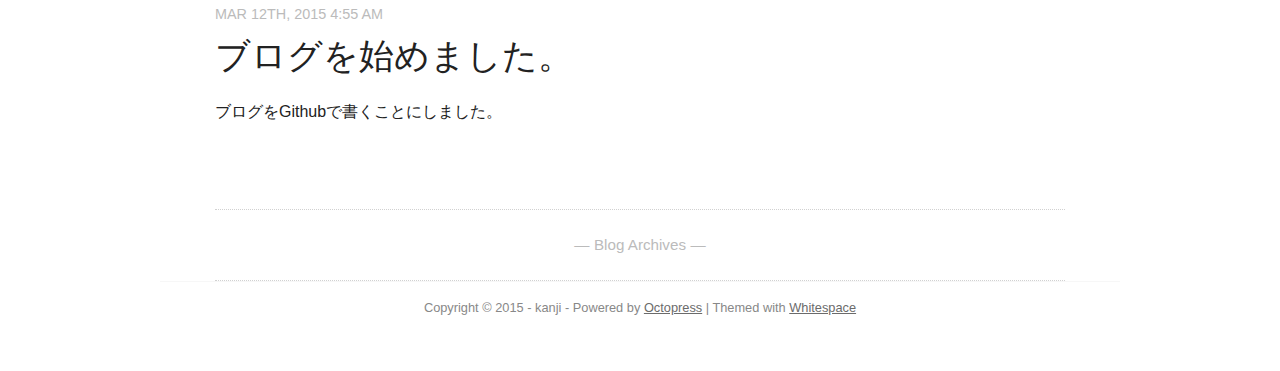
==== commit 026707ef: "Site updated at 2015-04-25 00:43:28 UTC" ====
--- a/index.html
+++ b/index.html
@@ -9,7 +9,7 @@
   <meta name="author" content="kanji">
 
   
-  <meta name="description" content="Rails初心者です。頑張ってます。Ruby on Railsのscaffoldで生成されたコードを全て説明できるようになるようにと言われたので、説明してみます。 bundle exec rails g scaffold Entry title:string body:text ファイル構成 &hellip;">
+  <meta name="description" content="HamlとSassを勉強しています。普通にHTMLとCSSで書けばいいものをなぜわざわざツールを覚える必要があるのか？と疑問で今までやってきませんでしたが、やってみると便利ですね。この手の技術は基本的に難しいことはなく、ひたすら書きまくって慣れるしかないです。 &hellip;">
   
 
   <!-- http://t.co/dKP3o1e -->
@@ -40,7 +40,7 @@
   <header role="banner"><hgroup>
   <h1><a href="/">console.log(&#8216;blog&#8217;) | puts &#8216;blog&#8217;</a></h1>
   
-    <h2>javascriptとかRubyとか</h2>
+    <h2>JavascriptとかRubyとか</h2>
   
 </hgroup>
 
@@ -90,6 +90,184 @@
     <div id="content">
       <div class="blog-index">
   
+  
+  
+    <article>
+      
+  <header>
+    
+      <h1 class="entry-title"><a href="/blog/2015/04/25/haml-sass/">HamlとSassをよしなに変換してくれるGruntfileを書いた</a></h1>
+    
+    
+      <p class="meta">
+        
+
+
+
+
+<time class='entry-date' datetime='2015-04-25T08:44:44+09:00'><span class='date'><span class='date-month'>Apr</span> <span class='date-day'>25</span><span class='date-suffix'>th</span>, <span class='date-year'>2015</span></span> <span class='time'>8:44 am</span></time>
+        
+        
+      </p>
+    
+  </header>
+
+
+  <div class="entry-content"><p><img src="../images/haml.png">
+<img src="../images/sass-logo.png"></p>
+
+<p>HamlとSassを勉強しています。普通にHTMLとCSSで書けばいいものをなぜわざわざツールを覚える必要があるのか？と疑問で今までやってきませんでしたが、やってみると便利ですね。この手の技術は基本的に難しいことはなく、ひたすら書きまくって慣れるしかないです。</p>
+
+<p>HamlやSassを書きまくっていると、どうしてもコマンドラインを打つ手間が面倒くさくなってきます。GruntとかGulpとか流行っているのが体感的に分かりました。今からだとGulpの方がいいのかもしれませんが、Watchされて手間が少なくなれば目的を満たせるので、情報量も多いGruntで自動化してみました。CoffeeScriptでGruntfileが書けたので「もうこれでいいじゃん！」ってな感じでGulpを試すモチベーションがあまり湧きませんでした。一応、CoffeeScriptのタスクやJavascriptのテストのタスクも追加してみました。HamlとSassに慣れたらCoffeeScriptでjQueryのコードをシンプル化してみようと思っております。</p>
+
+<p><a href="https://github.com/kanjihtmt/frontend">https://github.com/kanjihtmt/frontend</a></p>
+
+<figure class='code'><figcaption><span></span></figcaption><div class="highlight"><table><tr><td class="gutter"><pre class="line-numbers"><span class='line-number'>1</span>
+<span class='line-number'>2</span>
+<span class='line-number'>3</span>
+<span class='line-number'>4</span>
+<span class='line-number'>5</span>
+<span class='line-number'>6</span>
+<span class='line-number'>7</span>
+<span class='line-number'>8</span>
+<span class='line-number'>9</span>
+<span class='line-number'>10</span>
+<span class='line-number'>11</span>
+<span class='line-number'>12</span>
+<span class='line-number'>13</span>
+<span class='line-number'>14</span>
+<span class='line-number'>15</span>
+<span class='line-number'>16</span>
+<span class='line-number'>17</span>
+<span class='line-number'>18</span>
+<span class='line-number'>19</span>
+<span class='line-number'>20</span>
+<span class='line-number'>21</span>
+<span class='line-number'>22</span>
+<span class='line-number'>23</span>
+<span class='line-number'>24</span>
+<span class='line-number'>25</span>
+<span class='line-number'>26</span>
+<span class='line-number'>27</span>
+<span class='line-number'>28</span>
+<span class='line-number'>29</span>
+<span class='line-number'>30</span>
+<span class='line-number'>31</span>
+<span class='line-number'>32</span>
+<span class='line-number'>33</span>
+<span class='line-number'>34</span>
+<span class='line-number'>35</span>
+<span class='line-number'>36</span>
+<span class='line-number'>37</span>
+<span class='line-number'>38</span>
+<span class='line-number'>39</span>
+<span class='line-number'>40</span>
+<span class='line-number'>41</span>
+<span class='line-number'>42</span>
+<span class='line-number'>43</span>
+<span class='line-number'>44</span>
+<span class='line-number'>45</span>
+<span class='line-number'>46</span>
+<span class='line-number'>47</span>
+<span class='line-number'>48</span>
+<span class='line-number'>49</span>
+<span class='line-number'>50</span>
+<span class='line-number'>51</span>
+<span class='line-number'>52</span>
+<span class='line-number'>53</span>
+<span class='line-number'>54</span>
+<span class='line-number'>55</span>
+<span class='line-number'>56</span>
+<span class='line-number'>57</span>
+<span class='line-number'>58</span>
+<span class='line-number'>59</span>
+<span class='line-number'>60</span>
+<span class='line-number'>61</span>
+<span class='line-number'>62</span>
+<span class='line-number'>63</span>
+<span class='line-number'>64</span>
+<span class='line-number'>65</span>
+<span class='line-number'>66</span>
+<span class='line-number'>67</span>
+<span class='line-number'>68</span>
+</pre></td><td class='code'><pre><code class='javascript'><span class='line'><span class="nx">module</span><span class="p">.</span><span class="nx">exports</span> <span class="o">=</span> <span class="p">(</span><span class="nx">grunt</span><span class="p">)</span> <span class="o">-&gt;</span>
+</span><span class='line'>  <span class="nx">pkg</span> <span class="o">=</span> <span class="nx">grunt</span><span class="p">.</span><span class="nx">file</span><span class="p">.</span><span class="nx">readJSON</span> <span class="s1">&#39;package.json&#39;</span>
+</span><span class='line'>  <span class="nx">grunt</span><span class="p">.</span><span class="nx">initConfig</span>
+</span><span class='line'>    <span class="nx">coffeelint</span><span class="o">:</span>
+</span><span class='line'>      <span class="nx">app</span><span class="o">:</span>
+</span><span class='line'>        <span class="nx">files</span><span class="o">:</span>
+</span><span class='line'>          <span class="nx">src</span><span class="o">:</span> <span class="p">[</span>
+</span><span class='line'>            <span class="s1">&#39;Gruntfile.coffee&#39;</span><span class="p">,</span>
+</span><span class='line'>            <span class="s1">&#39;src/**/*.coffee&#39;</span><span class="p">,</span>
+</span><span class='line'>            <span class="s1">&#39;test/**/*.coffee&#39;</span>
+</span><span class='line'>          <span class="p">]</span>
+</span><span class='line'>    <span class="nx">simplemocha</span><span class="o">:</span>
+</span><span class='line'>      <span class="nx">all</span><span class="o">:</span>
+</span><span class='line'>        <span class="nx">src</span><span class="o">:</span> <span class="p">[</span><span class="s1">&#39;test/**/*.coffee&#39;</span><span class="p">]</span>
+</span><span class='line'>        <span class="nx">options</span><span class="o">:</span>
+</span><span class='line'>          <span class="nx">ui</span><span class="o">:</span> <span class="s1">&#39;bdd&#39;</span>
+</span><span class='line'>    <span class="nx">coffee</span><span class="o">:</span>
+</span><span class='line'>      <span class="nx">compile</span><span class="o">:</span>
+</span><span class='line'>        <span class="nx">files</span><span class="o">:</span> <span class="p">[</span>
+</span><span class='line'>           <span class="nx">expand</span><span class="o">:</span> <span class="kc">true</span><span class="p">,</span>
+</span><span class='line'>           <span class="nx">cwd</span><span class="o">:</span> <span class="s1">&#39;src&#39;</span><span class="p">,</span>
+</span><span class='line'>           <span class="nx">src</span><span class="o">:</span> <span class="s1">&#39;*.coffee&#39;</span><span class="p">,</span>
+</span><span class='line'>           <span class="nx">dest</span><span class="o">:</span> <span class="s1">&#39;js&#39;</span><span class="p">,</span>
+</span><span class='line'>           <span class="nx">ext</span><span class="o">:</span> <span class="s1">&#39;.js&#39;</span>
+</span><span class='line'>        <span class="p">]</span>
+</span><span class='line'>    <span class="nx">haml</span><span class="o">:</span>
+</span><span class='line'>      <span class="nx">dist</span><span class="o">:</span>
+</span><span class='line'>        <span class="nx">files</span><span class="o">:</span> <span class="p">[</span>
+</span><span class='line'>          <span class="nx">expand</span><span class="o">:</span> <span class="kc">true</span><span class="p">,</span>
+</span><span class='line'>          <span class="nx">cwd</span><span class="o">:</span> <span class="s1">&#39;haml&#39;</span><span class="p">,</span>
+</span><span class='line'>          <span class="nx">src</span><span class="o">:</span> <span class="s1">&#39;*.haml&#39;</span><span class="p">,</span>
+</span><span class='line'>          <span class="nx">dest</span><span class="o">:</span> <span class="s1">&#39;.&#39;</span><span class="p">,</span>
+</span><span class='line'>          <span class="nx">ext</span><span class="o">:</span> <span class="s1">&#39;.html&#39;</span>
+</span><span class='line'>        <span class="p">]</span>
+</span><span class='line'>    <span class="nx">sass</span><span class="o">:</span>
+</span><span class='line'>      <span class="nx">dist</span><span class="o">:</span>
+</span><span class='line'>        <span class="nx">options</span><span class="o">:</span>
+</span><span class='line'>          <span class="nx">style</span><span class="o">:</span> <span class="s1">&#39;expanded&#39;</span>
+</span><span class='line'>        <span class="nx">files</span><span class="o">:</span> <span class="p">[</span>
+</span><span class='line'>          <span class="nx">expand</span><span class="o">:</span> <span class="kc">true</span><span class="p">,</span>
+</span><span class='line'>          <span class="nx">cwd</span><span class="o">:</span> <span class="s1">&#39;sass&#39;</span><span class="p">,</span>
+</span><span class='line'>          <span class="nx">src</span><span class="o">:</span> <span class="p">[</span><span class="s1">&#39;*.scss&#39;</span><span class="p">],</span>
+</span><span class='line'>          <span class="nx">dest</span><span class="o">:</span> <span class="s1">&#39;css&#39;</span><span class="p">,</span>
+</span><span class='line'>          <span class="nx">ext</span><span class="o">:</span> <span class="s1">&#39;.css&#39;</span>
+</span><span class='line'>        <span class="p">]</span>
+</span><span class='line'>    <span class="nx">watch</span><span class="o">:</span>
+</span><span class='line'>      <span class="nx">css</span><span class="o">:</span>
+</span><span class='line'>        <span class="nx">files</span><span class="o">:</span> <span class="s1">&#39;sass/*.scss&#39;</span>
+</span><span class='line'>        <span class="nx">tasks</span><span class="o">:</span> <span class="p">[</span><span class="s1">&#39;sass&#39;</span><span class="p">]</span>
+</span><span class='line'>      <span class="nx">haml</span><span class="o">:</span>
+</span><span class='line'>        <span class="nx">files</span><span class="o">:</span> <span class="s1">&#39;haml/*.haml&#39;</span>
+</span><span class='line'>        <span class="nx">tasks</span><span class="o">:</span> <span class="p">[</span><span class="s1">&#39;haml&#39;</span><span class="p">]</span>
+</span><span class='line'>      <span class="nx">scripts</span><span class="o">:</span>
+</span><span class='line'>        <span class="nx">files</span><span class="o">:</span> <span class="p">[</span>
+</span><span class='line'>          <span class="s1">&#39;src/**/*.coffee&#39;</span><span class="p">,</span>
+</span><span class='line'>          <span class="s1">&#39;test/**/*.coffee&#39;</span><span class="p">,</span>
+</span><span class='line'>        <span class="p">]</span>
+</span><span class='line'>        <span class="nx">tasks</span><span class="o">:</span> <span class="p">[</span>
+</span><span class='line'>          <span class="s1">&#39;coffeelint&#39;</span><span class="p">,</span>
+</span><span class='line'>          <span class="s1">&#39;coffee&#39;</span>
+</span><span class='line'>          <span class="s1">&#39;simplemocha&#39;</span>
+</span><span class='line'>        <span class="p">]</span>
+</span><span class='line'>
+</span><span class='line'>  <span class="k">for</span> <span class="nx">t</span> <span class="nx">of</span> <span class="nx">pkg</span><span class="p">.</span><span class="nx">devDependencies</span>
+</span><span class='line'>    <span class="k">if</span> <span class="nx">t</span><span class="p">.</span><span class="nx">substring</span><span class="p">(</span><span class="mi">0</span><span class="p">,</span> <span class="mi">6</span><span class="p">)</span> <span class="nx">is</span> <span class="s1">&#39;grunt-&#39;</span>
+</span><span class='line'>      <span class="nx">grunt</span><span class="p">.</span><span class="nx">loadNpmTasks</span> <span class="nx">t</span>
+</span><span class='line'>
+</span><span class='line'>  <span class="nx">grunt</span><span class="p">.</span><span class="nx">registerTask</span> <span class="s1">&#39;default&#39;</span><span class="p">,</span> <span class="p">[</span><span class="s1">&#39;watch&#39;</span><span class="p">]</span>
+</span></code></pre></td></tr></table></div></figure>
+
+
+<p>まだminifyや画像のリサイズなどのタスクは書いてません。Gruntfileはこれから徐々に育てていこうと思っております。(もしかしたらGulpに移行する気になるかもしれません) これを使って連休中は、レスポンシブデザインの学習のためSassとHamlを書きまくろうかと思ってます。</p>
+</div>
+  
+  
+
+
+    </article>
   
   
     <article>
